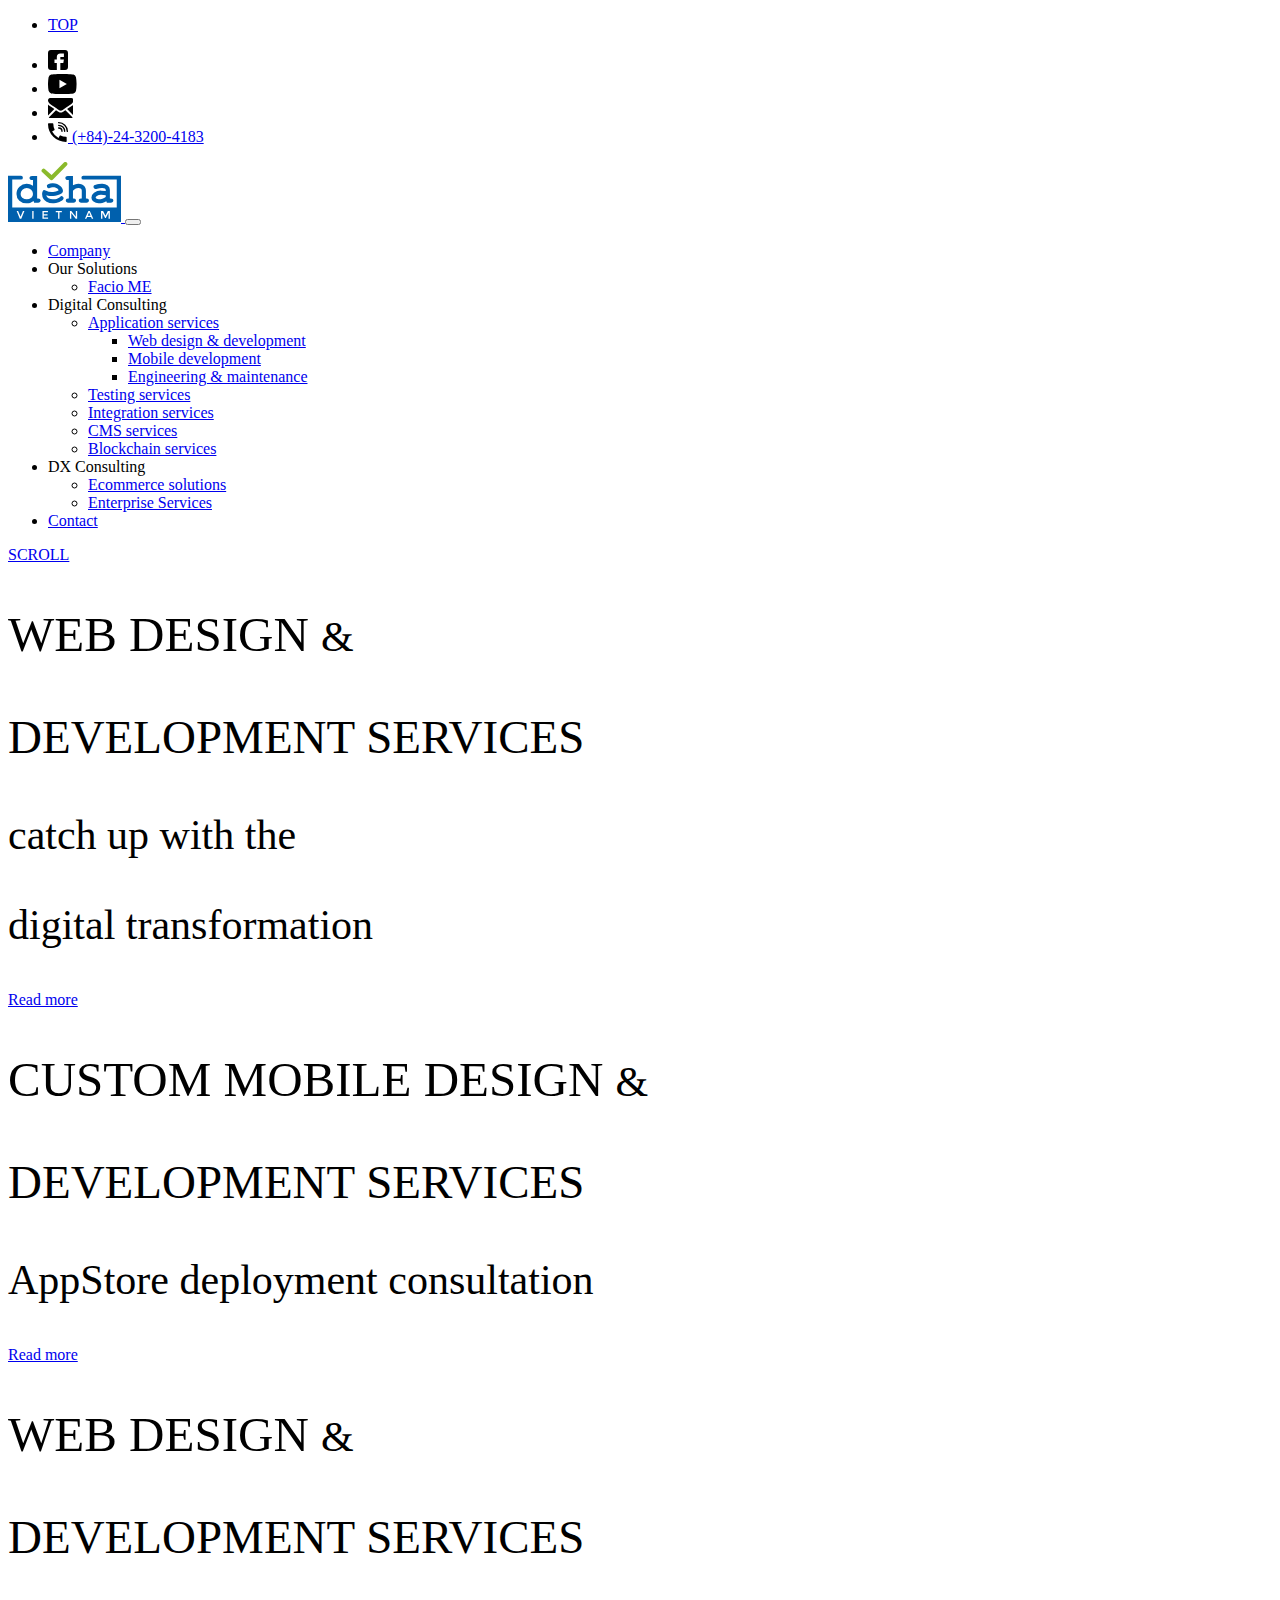
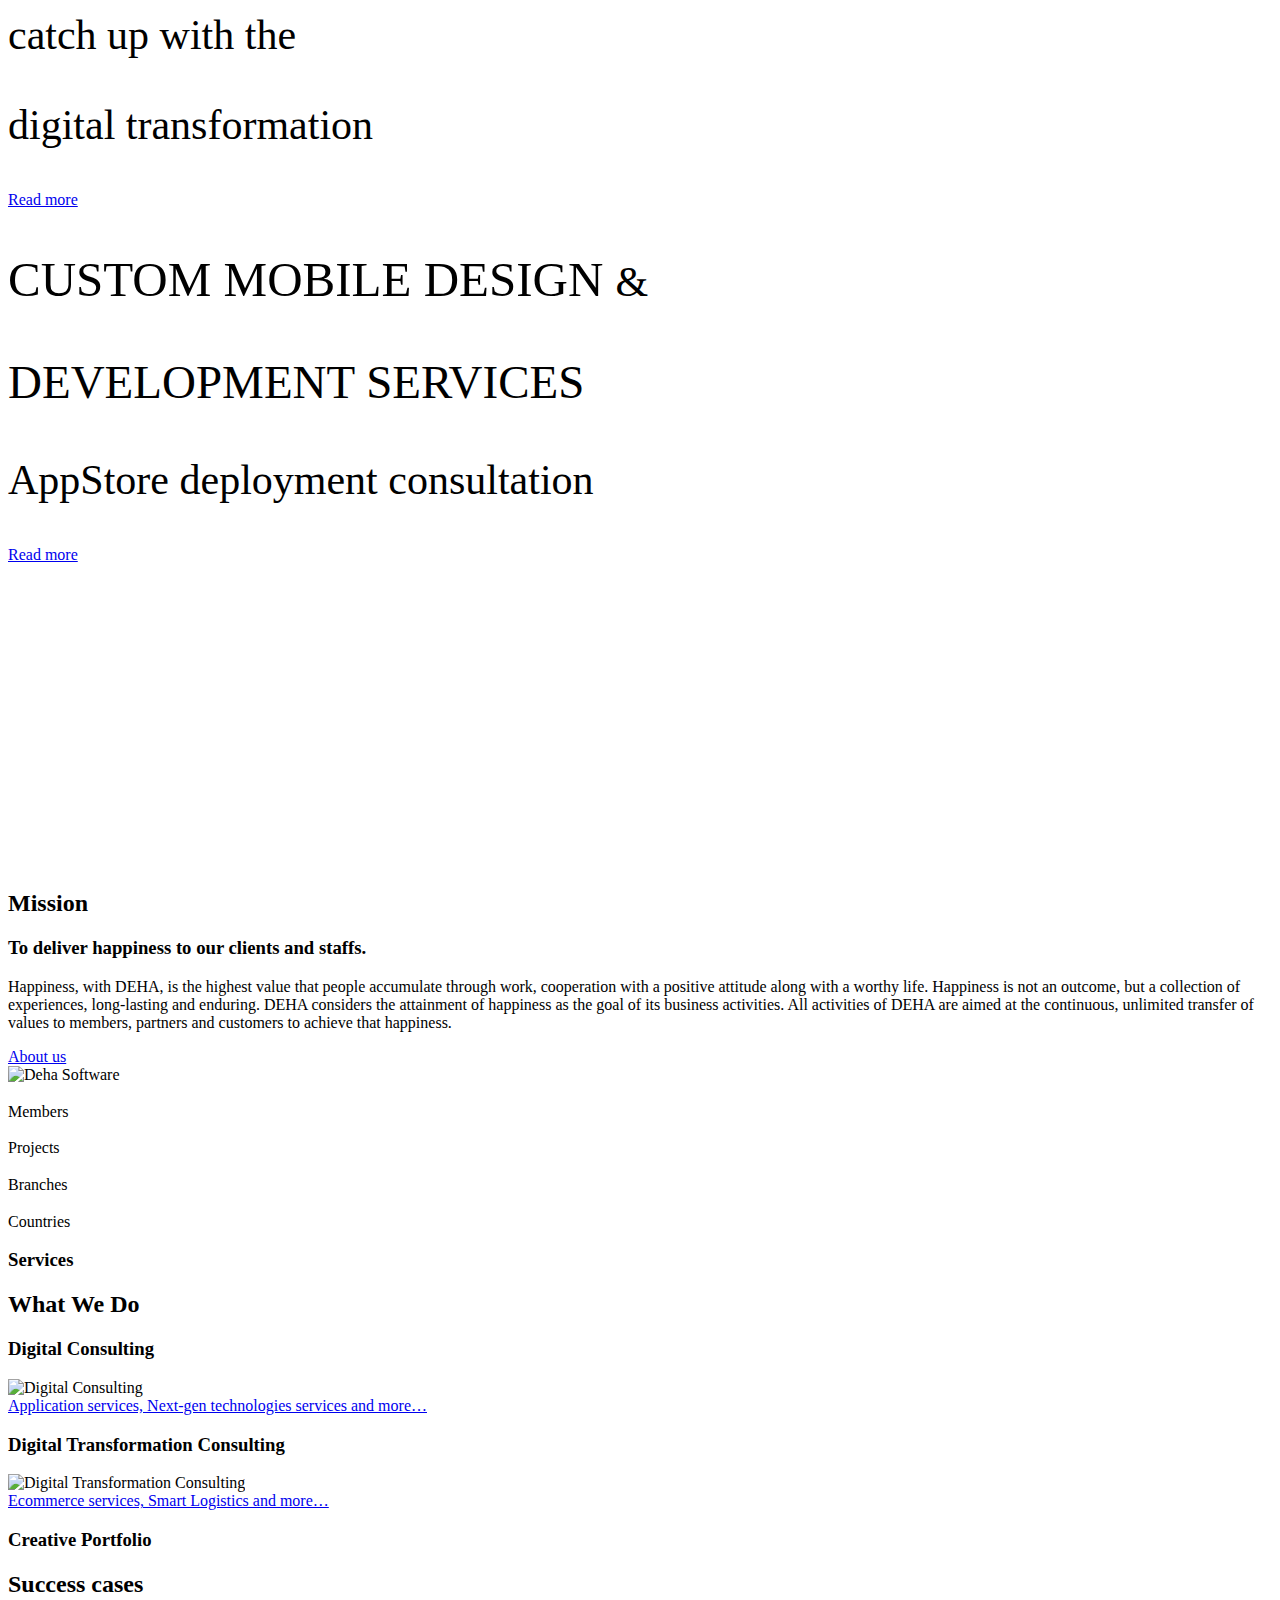
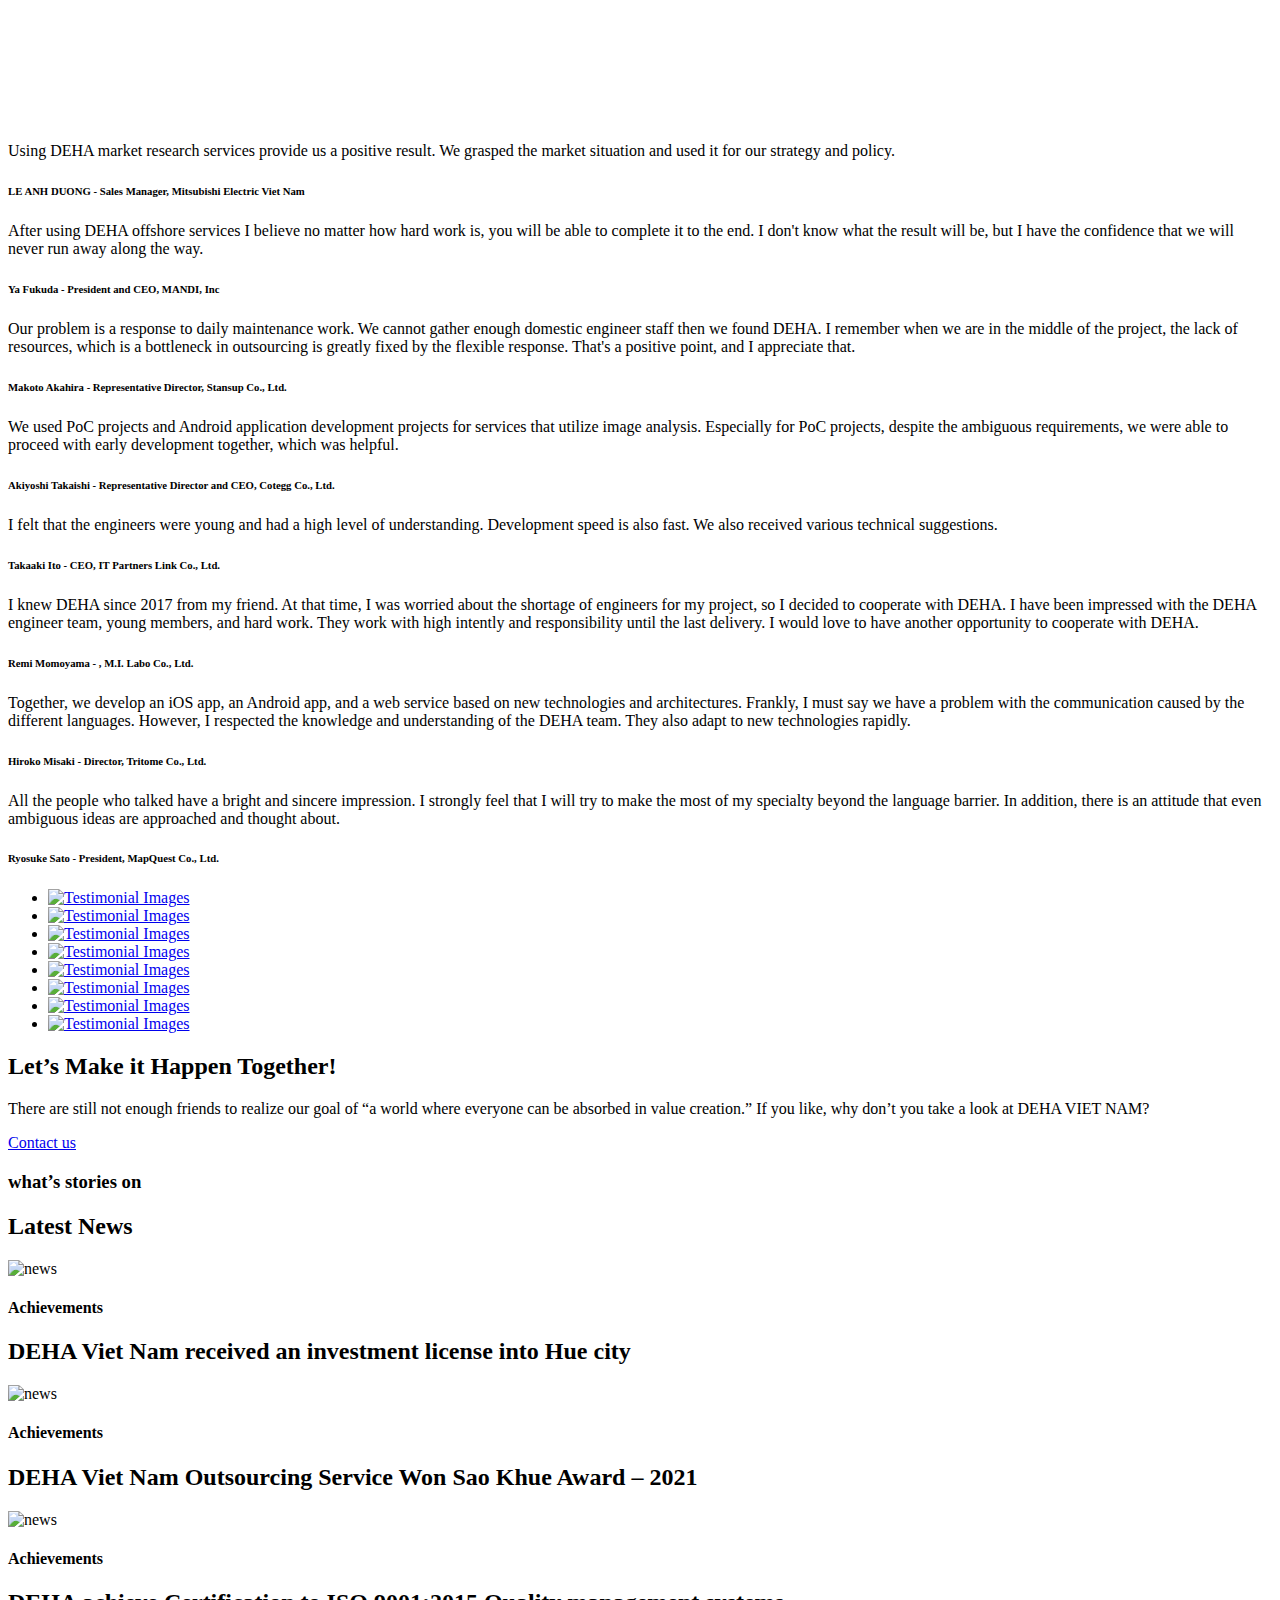
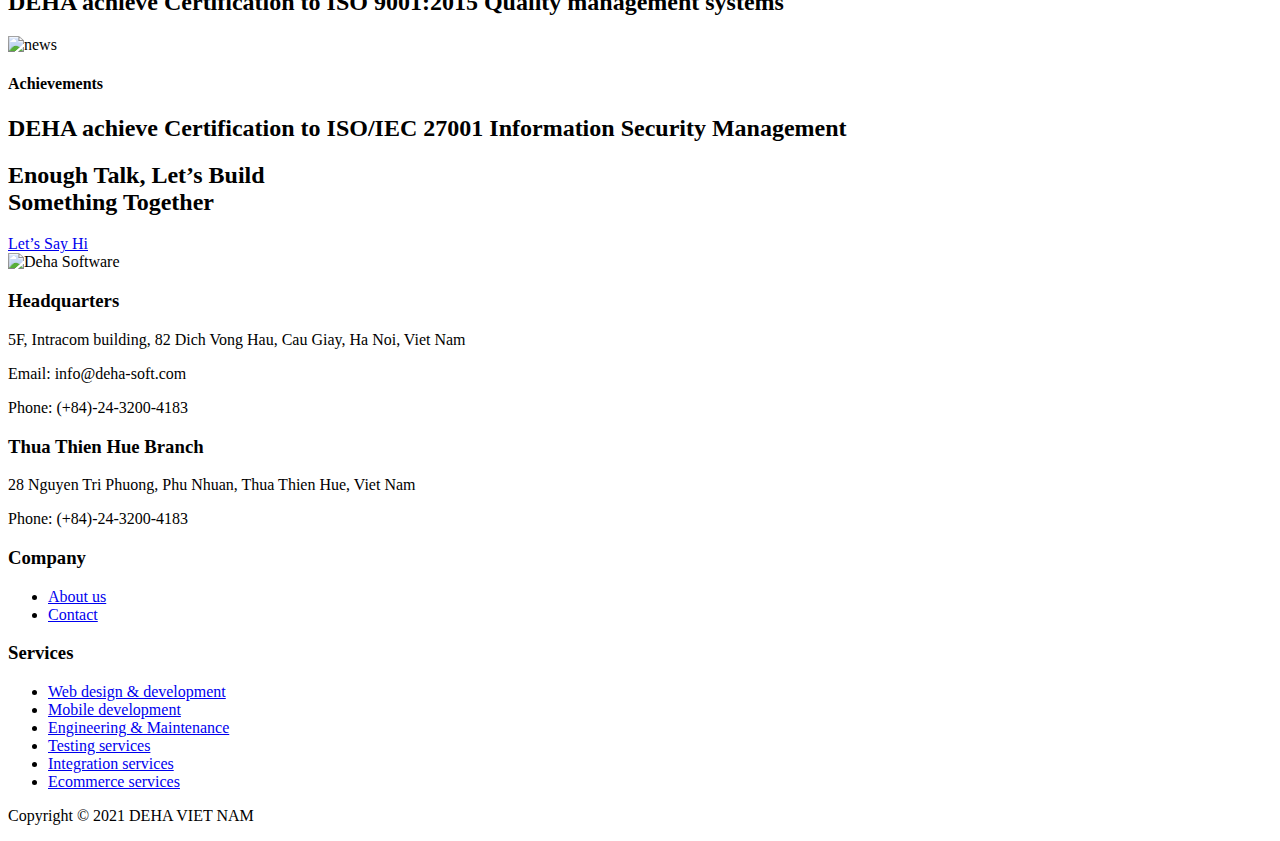
==== index.html @ 2bfdd537 "Create index.html" ====
<!DOCTYPE html>
<html lang="en-US"
	prefix="og: https://ogp.me/ns#" >
<meta http-equiv="content-type" content="text/html;charset=UTF-8" />
<head>
    <!-- Global site tag (gtag.js) - Google Analytics -->
    <script async src="https://www.googletagmanager.com/gtag/js?id=UA-70764051-2"></script>
    <script>
        window.dataLayer = window.dataLayer || [];
        function gtag(){dataLayer.push(arguments);}
        gtag('js', new Date());

        gtag('config', 'UA-70764051-2');
    </script>
    <meta charset="UTF-8">
    <meta name="viewport" content="width=device-width,initial-scale=1.0,maximum-scale=1.0,user-scalable=0">
    <title>DEHA SOFWARE JSC.</title>
    <meta name="description" content=""/>
    <meta name="robots" content="max-snippet:-1, max-image-preview:large, max-video-preview:-1"/>
    <meta name="robots" content="noindex">
    <meta property="og:locale" content="vi_VN"/>
    <meta property="og:type" content="website"/>
    <meta property="og:title" content="Deha Software"/>
    <meta property="og:description" content=""/>
    <meta property="og:url" content=""/>
    <meta property="og:site_name" content="Deha Software"/>
    <meta property="og:image" content="images/ogp.png"/>
    <meta property="og:image:secure_url" content="images/ogp.png"/>
    <meta property="og:image:width" content="1200"/>
    <meta property="og:image:height" content="630"/>
    <meta name="twitter:card" content="summary_large_image"/>
    <meta name="twitter:description" content=""/>
    <meta name="twitter:title" content="Deha Software"/>
    <meta name="twitter:image" content="images/ogp.png"/>
    <link rel="icon" href="wp-content/themes/deha-viet-nam/images/favicon.png" sizes="32x32"/>
    <!-- Bootstrap CSS -->
    <link rel="stylesheet" href="wp-content/themes/deha-viet-nam/vendor/bootstrap/css/bootstrap.min.css">
    <link rel="stylesheet" href="wp-content/themes/deha-viet-nam/vendor/slick-1.8.1/slick.css">
    <link rel="stylesheet" href="wp-content/themes/deha-viet-nam/vendor/aos.css">
    <!-- Main CSS -->
    <link rel="stylesheet" href="wp-content/themes/deha-viet-nam/css/style.css">
    <link rel="stylesheet" href="../cdnjs.cloudflare.com/ajax/libs/bootstrap-icons/1.5.0/font/bootstrap-icons.min.css">
</head>
<body>
<div class="loader">
    <div class="loader__bg"></div>
    <div class="loader__bar"></div>
</div>
<div class="HD-Wrapper">
    <header class="DH-Header">
        <div id="top-head" class="container-fluid">
            <div class="row mful">
                <div class="col-4">
                    <ul class="topMenu">
                        <li class="active"><a href="index.html">TOP</a></li>
                    </ul>
                </div>
                <div class="col-8">
                    <ul class="topSocial">
                        <li class="d-none d-sm-block"><a href="#" target="_blank"><i class="ico-fb">
                                    <a href="https://www.facebook.com/dehasoftwarejsc">
                                        <svg width="20" height="20" viewBox="0 0 20 20">
                                            <path id="facebook_" data-name="facebook"
                                                  d="M17.07,0H2.93A2.933,2.933,0,0,0,0,2.93V17.07A2.933,2.933,0,0,0,2.93,20h5.9V12.93H6.484V9.414H8.828V7.031a3.519,3.519,0,0,1,3.516-3.516H15.9V7.031H12.344V9.414H15.9l-.586,3.516H12.344V20H17.07A2.933,2.933,0,0,0,20,17.07V2.93A2.933,2.933,0,0,0,17.07,0Zm0,0"/>
                                        </svg>
                                    </a>
                                </i></a></li>
                        <li class="d-none d-sm-block"><a href="#" target="_blank"><i class="ico-yt">
                                    <a href="https://www.youtube.com/channel/UCVxKjvrUpIrQyJGwx9f8z6w">
                                        <svg xmlns="http://www.w3.org/2000/svg" width="28.565" height="20"
                                             viewBox="0 0 28.565 20">
                                            <path id="youtube"
                                                  d="M27.976-2.953A3.579,3.579,0,0,0,25.459-5.47c-2.235-.612-11.177-.612-11.177-.612s-8.941,0-11.176.588A3.651,3.651,0,0,0,.588-2.953,37.708,37.708,0,0,0,0,3.918a37.569,37.569,0,0,0,.588,6.87,3.579,3.579,0,0,0,2.518,2.518c2.259.612,11.176.612,11.176.612s8.941,0,11.176-.588a3.579,3.579,0,0,0,2.518-2.518,37.719,37.719,0,0,0,.588-6.87A35.794,35.794,0,0,0,27.976-2.953ZM11.435,8.2V-.364l7.435,4.282Zm0,0"
                                                  transform="translate(0 6.082)"/>
                                        </svg>
                                    </a>
                                </i></a></li>
                        <li class="d-none d-sm-block"><a href="#" target="_blank"><i class="ico-em">
                                    <a href="mailto:cx@deha-soft.com">
                                        <svg xmlns="http://www.w3.org/2000/svg" width="25.454" height="20"
                                             viewBox="0 0 25.454 20">
                                            <g id="black-back-closed-envelope-shape" transform="translate(0 -59.013)">
                                                <path id="Path_8" data-name="Path 8"
                                                      d="M39.344,331.3a2.176,2.176,0,0,0,1.489-.562l-7.212-7.212-.5.359q-.81.6-1.314.93a8.1,8.1,0,0,1-1.342.682,4.091,4.091,0,0,1-1.563.348h-.028a4.09,4.09,0,0,1-1.563-.348,8.07,8.07,0,0,1-1.342-.682q-.5-.334-1.314-.93c-.15-.11-.317-.231-.5-.361l-7.213,7.214a2.176,2.176,0,0,0,1.49.562Z"
                                                      transform="translate(-16.163 -252.288)"/>
                                                <path id="Path_9" data-name="Path 9"
                                                      d="M1.435,199.791A7.531,7.531,0,0,1,0,198.555v10.972l6.356-6.356Q4.449,201.839,1.435,199.791Z"
                                                      transform="translate(0 -133.093)"/>
                                                <path id="Path_10" data-name="Path 10"
                                                      d="M418.242,199.791q-2.9,1.964-4.933,3.383l6.354,6.354V198.555A7.839,7.839,0,0,1,418.242,199.791Z"
                                                      transform="translate(-394.208 -133.093)"/>
                                                <path id="Path_11" data-name="Path 11"
                                                      d="M23.187,59.013H2.279A2.028,2.028,0,0,0,.6,59.751,2.866,2.866,0,0,0,.006,61.6a3.319,3.319,0,0,0,.781,1.939,7.047,7.047,0,0,0,1.662,1.64q.483.341,2.912,2.024c.874.606,1.634,1.134,2.288,1.59.557.388,1.037.724,1.434,1l.212.151.392.282q.462.334.767.54t.739.462a4.309,4.309,0,0,0,.817.384,2.26,2.26,0,0,0,.71.128h.028a2.261,2.261,0,0,0,.71-.128,4.3,4.3,0,0,0,.817-.384q.433-.256.739-.462t.767-.54l.391-.282.212-.151,1.437-1,5.21-3.618a6.756,6.756,0,0,0,1.733-1.747,3.758,3.758,0,0,0,.7-2.145,2.291,2.291,0,0,0-2.273-2.273Z"
                                                      transform="translate(-0.006)"/>
                                            </g>
                                        </svg>
                                    </a>
                                </i></a></li>
                        <li class="phone"><i class="ico-ph">
                                <a href="tel:+842432004183">
                                <svg id="telephone" xmlns="http://www.w3.org/2000/svg" width="20" height="20"
                                     viewBox="0 0 20 20">
                                    <path id="Path_12" data-name="Path 12"
                                          d="M240.667,128a.667.667,0,1,0,0,1.333A2.669,2.669,0,0,1,243.333,132a.667.667,0,0,0,1.333,0A4,4,0,0,0,240.667,128Z"
                                          transform="translate(-230 -122.667)"/>
                                    <path id="Path_13" data-name="Path 13"
                                          d="M240.667,64a.667.667,0,1,0,0,1.333A5.339,5.339,0,0,1,246,70.667a.667.667,0,1,0,1.333,0A6.674,6.674,0,0,0,240.667,64Z"
                                          transform="translate(-230 -61.333)"/>
                                    <path id="Path_14" data-name="Path 14"
                                          d="M240.667,0a.667.667,0,1,0,0,1.333,8.008,8.008,0,0,1,8,8,.667.667,0,1,0,1.333,0A9.344,9.344,0,0,0,240.667,0Z"
                                          transform="translate(-230)"/>
                                    <path id="Path_15" data-name="Path 15"
                                          d="M18,45.333a12.375,12.375,0,0,1-5.48-1.252.654.654,0,0,0-.511-.031.672.672,0,0,0-.383.34L10.579,46.56a16.768,16.768,0,0,1-6.469-6.469L6.277,39.04a.666.666,0,0,0,.308-.893,12.375,12.375,0,0,1-1.252-5.48A.667.667,0,0,0,4.667,32h-4A.667.667,0,0,0,0,32.667a18.02,18.02,0,0,0,18,18A.667.667,0,0,0,18.667,50V46A.667.667,0,0,0,18,45.333Z"
                                          transform="translate(0 -30.667)"/>
                                </svg>
                                </a>
                            </i><a href="tel:+842432004183">(+84)-24-3200-4183</a></li>
                    </ul>
                </div>
            </div>
        </div>
        <div id="DH-head">
            <div class="container-fluid">
                <nav class="navbar navbar-expand-lg shadow ">
                    <div class="container-fluid px-4">
                        <a class="navbar-brand link" href="index.html">
                            <svg xmlns="http://www.w3.org/2000/svg" width="112.99" height="60.314"
                                 viewBox="0 0 112.99 60.314">
                                <g id="deha-vietnam-logo" transform="translate(-50 -92)">
                                    <path id="Path_1579" data-name="Path 1579"
                                          d="M187.161,415.616v22.6h.706a3.158,3.158,0,0,1,2.119.575,2.06,2.06,0,0,1,.01,2.986,3.148,3.148,0,0,1-2.128.575h-3.694l-.574-1.583a18.883,18.883,0,0,1-3.529,1.824,12.026,12.026,0,0,1-3.2.424,10.466,10.466,0,0,1-7.5-2.693,8.858,8.858,0,0,1-2.845-6.708,9.726,9.726,0,0,1,2.986-7.162,9.943,9.943,0,0,1,7.283-2.966,10.378,10.378,0,0,1,3.167.494,12.62,12.62,0,0,1,3.067,1.483v-5.718h-.706a3.148,3.148,0,0,1-2.128-.575,1.908,1.908,0,0,1-.635-1.483,1.931,1.931,0,0,1,.635-1.5,3.148,3.148,0,0,1,2.128-.575Zm-4.136,18.125a5.867,5.867,0,0,0-1.8-4.337,6.31,6.31,0,0,0-8.776,0,5.8,5.8,0,0,0-1.8,4.277,4.823,4.823,0,0,0,1.614,3.742,7.838,7.838,0,0,0,9.119,0A4.731,4.731,0,0,0,183.025,433.741Z"
                                          transform="translate(-108.033 -309.686)" fill="#0060ad"/>
                                    <path id="Path_1580" data-name="Path 1580"
                                          d="M312.511,415.616v9.39a10.96,10.96,0,0,1,2.613-1.14,9.783,9.783,0,0,1,2.673-.373,9.5,9.5,0,0,1,3.813.726,6.525,6.525,0,0,1,2.774,2.29,6.694,6.694,0,0,1,1.1,3.944v7.767a4.494,4.494,0,0,1,2.058.3,2,2,0,0,1,.968,1.775,1.922,1.922,0,0,1-.625,1.483,3.107,3.107,0,0,1-2.118.575h-4.72a3.112,3.112,0,0,1-2.108-.575,1.931,1.931,0,0,1-.636-1.5,1.978,1.978,0,0,1,.969-1.755,4.227,4.227,0,0,1,2.058-.3v-7.485a2.89,2.89,0,0,0-.726-2.239,4.028,4.028,0,0,0-2.8-.867,5.329,5.329,0,0,0-2.431.535,13.065,13.065,0,0,0-2.854,2.31v7.747a4.417,4.417,0,0,1,2.057.3,1.986,1.986,0,0,1,.989,1.775,1.908,1.908,0,0,1-.636,1.483,3.148,3.148,0,0,1-2.128.575h-4.7a3.148,3.148,0,0,1-2.128-.575,1.931,1.931,0,0,1-.636-1.5,1.968,1.968,0,0,1,.989-1.755,4.16,4.16,0,0,1,2.058-.3V419.751h-.706a3.148,3.148,0,0,1-2.128-.575,1.932,1.932,0,0,1-.636-1.5,1.908,1.908,0,0,1,.636-1.483,3.148,3.148,0,0,1,2.128-.575Z"
                                          transform="translate(-197.554 -309.686)" fill="#0060ad"/>
                                    <path id="Path_1581" data-name="Path 1581"
                                          d="M394.2,456.787l-.574-1.542a18.953,18.953,0,0,1-4,1.815,15.962,15.962,0,0,1-3.409.413,8.062,8.062,0,0,1-5.407-1.765,5.093,5.093,0,0,1-2.078-3.9,6.337,6.337,0,0,1,2.653-4.832,11.061,11.061,0,0,1,7.333-2.229,27.236,27.236,0,0,1,4.337.4v-.988a1.8,1.8,0,0,0-.8-1.513,5.5,5.5,0,0,0-3.036-.585,20.7,20.7,0,0,0-4.761.726,7.767,7.767,0,0,1-1.694.262,1.876,1.876,0,0,1-1.4-.595,2.1,2.1,0,0,1-.575-1.523,1.924,1.924,0,0,1,.2-.908,1.609,1.609,0,0,1,.565-.615,6.647,6.647,0,0,1,1.513-.555,28.542,28.542,0,0,1,3.127-.676,18.624,18.624,0,0,1,2.885-.252,9.5,9.5,0,0,1,5.982,1.664,5.463,5.463,0,0,1,2.128,4.55v8.513h.706a3.149,3.149,0,0,1,2.128.575,1.932,1.932,0,0,1,.636,1.5,1.908,1.908,0,0,1-.636,1.483,3.147,3.147,0,0,1-2.128.575Zm-1.148-7.4a24.039,24.039,0,0,0-4.58-.484,7.549,7.549,0,0,0-4.337,1.231q-1.13.787-1.13,1.594a1.1,1.1,0,0,0,.544.948,4.972,4.972,0,0,0,2.764.666,11.524,11.524,0,0,0,3.379-.585,12.384,12.384,0,0,0,3.359-1.594Z"
                                          transform="translate(-245.308 -324.118)" fill="#0060ad"/>
                                    <path id="Path_1582" data-name="Path 1582"
                                          d="M249.9,456.491a12.9,12.9,0,0,1-6.42-1.592,8.782,8.782,0,0,1-4.421-7.389,5.686,5.686,0,0,1,.492-2.953,2.008,2.008,0,0,1,2.986-.92A13.286,13.286,0,0,0,250,445.159a12.227,12.227,0,0,0,5.477-1.512c0-1.477-2.586-3.413-5.938-3.2a9.014,9.014,0,0,0-2.861.678,2.008,2.008,0,0,1-1.7-3.639,12.77,12.77,0,0,1,4.314-1.048c6.446-.4,10.592,4.647,10.592,7.248a2.69,2.69,0,0,1-.453,1.978c-.3.32-3.111,3.134-9.184,3.508a18.749,18.749,0,0,1-7.046-.87,4.621,4.621,0,0,0,2.294,3.131,9.229,9.229,0,0,0,5.071,1.025c4.519-.279,6.4-2.292,6.475-2.377a2,2,0,0,1,2.821-.217,2.022,2.022,0,0,1,.219,2.843c-.293.344-3.042,3.376-9.268,3.76C250.55,456.479,250.24,456.491,249.9,456.491Z"
                                          transform="translate(-154.944 -323.14)" fill="#0060ad"/>
                                    <path id="Path_1583" data-name="Path 1583"
                                          d="M247.479,394.461h-.047a1.963,1.963,0,0,1-1.443-.837l-7.976-7.375a2.061,2.061,0,0,1,.144-2.88,2.007,2.007,0,0,1,2.837.122l6.553,5.7,12.324-12.432a2.007,2.007,0,1,1,2.852,2.825l-13.818,14.107A2.211,2.211,0,0,1,247.479,394.461Z"
                                          transform="translate(-153.946 -284.166)" fill="#8aba2b"/>
                                    <path id="Path_1584" data-name="Path 1584" d="M368.133,522.52h2.842l-1.421-3.222Z"
                                          transform="translate(-238.456 -376.758)" fill="#0060ad"/>
                                    <path id="Path_1585" data-name="Path 1585"
                                          d="M217.911,414.981a1.943,1.943,0,1,0,0,3.884h33.321v27.894H146.716V418.865h8.646a1.943,1.943,0,1,0,0-3.884H142.479v46.608h112.99V414.981ZM155.76,458.035h-1.477l-3.144-7.821h1.477l2.405,5.841,2.406-5.841H158.9Zm12.3,0h-1.321v-7.821h1.321Zm14.512,0H176.94v-7.821h5.494v1.242h-4.173v2.07h3.748V454.7h-3.748v2.092h4.307Zm13.729-6.613h-2.372v6.613h-1.321v-6.613h-2.372v-1.208H196.3Zm15.329,6.613h-1.432l-4.431-5.706v5.706h-1.321v-7.821h1.321l4.543,5.841v-5.841h1.32Zm14.691,0-.784-1.779h-3.916l-.783,1.779h-1.41l3.447-7.821h1.41l3.446,7.821Zm18.037,0h-1.321v-6.109l-2.73,5.427h-.738l-2.719-5.427v6.109h-1.32v-7.821h2.059l2.361,4.912,2.361-4.912h2.048Z"
                                          transform="translate(-92.479 -309.276)" fill="#0060ad"/>
                                </g>
                            </svg>
                        </a>
                        <button class="navbar-toggler" type="button" data-bs-toggle="collapse"
                                data-bs-target="#main_nav">
                            <span class="navbar-toggler-icon"></span>
                        </button>
                        <div class="collapse navbar-collapse" id="main_nav">
                            <ul class="navbar-nav ms-auto">
                                <li class="nav-item dropdown "> <!-- active class -->
                                    <a class="nav-link dropdown-toggle link" href="company/index.html"
                                       data-bs-toggle="dropdown">Company</a>
                                </li>
                                <li class="nav-item dropdown">
                                    <span class="nav-link dropdown-toggle" href="index.html" data-bs-toggle="dropdown">Our
                                        Solutions</span>
                                    <ul class="dropdown-menu fade-down">
                                        <li><a class="dropdown-item" href="https://facio.me/" target="_blank"> Facio ME</a></li>
                                    </ul>
                                </li>
                                <li class="nav-item dropdown">
                                    <span class="nav-link dropdown-toggle" data-bs-toggle="dropdown">Digital
                                        Consulting</span>
                                    <ul class="dropdown-menu fade-down">
                                        <li class="submenu">
                                            <a class="dropdown-item dropdown-toggle" href="#" data-bs-toggle="dropdown"> Application services</a>
                                            <ul class="dropdown-menu fade-right">
                                                <li><a class="dropdown-item" href="web-design-and-development/index.html">Web design & development</a></li>
                                                <li><a class="dropdown-item" href="mobile-development/index.html">Mobile development</a></li>
                                                <li><a class="dropdown-item" href="engineering-and-maintenance/index.html">Engineering & maintenance</a></li>
                                            </ul>
                                        </li>
                                        <li><a class="dropdown-item" href="testing-services/index.html"> Testing services</a></li>
                                        <li><a class="dropdown-item" href="integration-services/index.html"> Integration services</a></li>
                                        <li><a class="dropdown-item" href="cms-services/index.html"> CMS services</a></li>
                                        <li><a class="dropdown-item" href="blockchain/index.html"> Blockchain services</a></li>
                                    </ul>
                                </li>
                                <li class="nav-item dropdown">
                                    <span class="nav-link dropdown-toggle" data-bs-toggle="dropdown">DX
                                        Consulting</span>
                                    <ul class="dropdown-menu fade-down">
                                        <li><a class="dropdown-item" href="ecommerce-solutions/index.html"> Ecommerce solutions</a></li>
                                        <li><a class="dropdown-item" href="enterprise-services/index.html"> Enterprise Services</a></li>
                                    </ul>
                                </li>
                                <li class="nav-item dropdown">
                                    <a class="nav-link button btn-contact" href="contact-us/index.html"
                                       data-bs-toggle="dropdown">Contact</a>
                                </li>
                            </ul>
                        </div> <!-- navbar-collapse.// -->
                    </div> <!-- container-fluid.// -->
                </nav>
            </div>
        </div>
    </header><style>
    .slide-bg-web-service {
        background-image: url('wp-content/themes/deha-viet-nam/upload/banner/web-development.jpg');"
    }
    .slide-bg-mobile-service {
        background-image: url('https://deha-soft.com/wp-content/themes/deha-viet-nam/upload/banner/mobile-development.jpg');"
    }
    @media (max-width: 720px) {
        .slide-bg-web-service {
            background-image: url('wp-content/themes/deha-viet-nam/upload/banner/web-development-mobile.png');"
        }
        .slide-bg-mobile-service {
            background-image: url('https://deha-soft.com/wp-content/themes/deha-viet-nam/upload/banner/mobile-development-mobile.png');"
        }
    }
</style>
<main>
    <section class="hero">
        <a href="#clients" class="scrollDown">
            <span>SCROLL</span>
            <div class="scrl"></div>
        </a>
        <div class="hero-slide">
                                <div class="slide-item slide-bg-web-service">
                <div class="container">
                    <div class="slide-content">
                        <div class="ttl"><p class="exb tec upp" style="font-size: 42px;"><span class="exb blc" style="font-size: 49px;">WEB DESIGN </span>&</p></div>
                        <div class="ttl"><p class="bol grc upp" style="font-size: 47px;">DEVELOPMENT SERVICES</p></div>
                        <div class="ttl"><p class="lig tec" style="font-size: 42px;">catch up with the</p></div>
                        <div class="ttl"><p class="upp bol" style="font-size: 42px;">digital transformation</p></div>
                        <div class="ttl"><a href="web-design-and-development/index.html" target="" class="button">Read more</a></div>
                    </div>
                </div>
            </div>
            <div class="slide-item slide-bg-mobile-service">
                <div class="container">
                    <div class="slide-content">
                        <div class="ttl"><p class="exb tec upp" style="font-size: 42px;"><span class="exb blc" style="font-size: 49px;">CUSTOM MOBILE DESIGN </span>&</p></div>
                        <div class="ttl"><p class="bol grc upp" style="font-size: 47px;">DEVELOPMENT SERVICES</p></div>
                        <div class="ttl"><p class="upp bol" style="font-size: 42px;">AppStore deployment consultation</p></div>
                        <div class="ttl"><a href="mobile-development/index.html" target="" class="button">Read more</a></div>
                    </div>
                </div>
            </div>
                        <div class="slide-item slide-bg-web-service">
                <div class="container">
                    <div class="slide-content">
                        <div class="ttl"><p class="exb tec upp" style="font-size: 42px;"><span class="exb blc" style="font-size: 49px;">WEB DESIGN </span>&</p></div>
                        <div class="ttl"><p class="bol grc upp" style="font-size: 47px;">DEVELOPMENT SERVICES</p></div>
                        <div class="ttl"><p class="lig tec" style="font-size: 42px;">catch up with the</p></div>
                        <div class="ttl"><p class="upp bol" style="font-size: 42px;">digital transformation</p></div>
                        <div class="ttl"><a href="web-design-and-development/index.html" target="" class="button">Read more</a></div>
                    </div>
                </div>
            </div>
            <div class="slide-item slide-bg-mobile-service">
                <div class="container">
                    <div class="slide-content">
                        <div class="ttl"><p class="exb tec upp" style="font-size: 42px;"><span class="exb blc" style="font-size: 49px;">CUSTOM MOBILE DESIGN </span>&</p></div>
                        <div class="ttl"><p class="bol grc upp" style="font-size: 47px;">DEVELOPMENT SERVICES</p></div>
                        <div class="ttl"><p class="upp bol" style="font-size: 42px;">AppStore deployment consultation</p></div>
                        <div class="ttl"><a href="mobile-development/index.html" target="" class="button">Read more</a></div>
                    </div>
                </div>
            </div>
                            </div>
    </section>
    <section id="clients" class="clients">
        <div class="list-clients">
                                                <div><img src="wp-content/uploads/2021/07/01.jpg" alt=""></div>
                                    <div><img src="wp-content/uploads/2021/07/02.jpg" alt=""></div>
                                    <div><img src="wp-content/uploads/2021/07/03.jpg" alt=""></div>
                                    <div><img src="wp-content/uploads/2021/07/04.jpg" alt=""></div>
                                    <div><img src="wp-content/uploads/2021/07/05.jpg" alt=""></div>
                                    <div><img src="wp-content/uploads/2021/07/06.jpg" alt=""></div>
                                    <div><img src="wp-content/uploads/2021/07/07.jpg" alt=""></div>
                                    <div><img src="wp-content/uploads/2021/07/08.jpg" alt=""></div>
                                    <div><img src="wp-content/uploads/2021/07/09.jpg" alt=""></div>
                                    <div><img src="wp-content/uploads/2021/07/10.jpg" alt=""></div>
                                    <div><img src="wp-content/uploads/2021/07/11.jpg" alt=""></div>
                                    <div><img src="wp-content/uploads/2021/07/14.jpg" alt=""></div>
                                    <div><img src="wp-content/uploads/2021/07/15.jpg" alt=""></div>
                                    <div><img src="wp-content/uploads/2021/07/16.jpg" alt=""></div>
                                    <div><img src="wp-content/uploads/2021/07/17.jpg" alt=""></div>
                                    <div><img src="wp-content/uploads/2021/07/18.jpg" alt=""></div>
                                    <div><img src="wp-content/uploads/2021/07/19.jpg" alt=""></div>
                                    </div>
    </section>
    <!--End Clients-->

    <section class="hmMission block">
        <div class="container">
            <div class="mful">
                <div class="sTitle text-center ">
                    <h2 class="grad">Mission</h2>
                    <h3 class="lig">To <span class="bol blc">deliver happiness</span> to our <span class="bol grc">clients</span>
                        and <span class="bol grc">staffs</span>.</h3>
                </div>
            </div>
            <div class="row justify-content-md-center mful">
                <div class="col-12 col-md-5 mb-5 mb-md-0">
                    <div class="misCont">
                        <p class="lig">Happiness, with DEHA, is the highest value that people accumulate through
                            work, cooperation with a positive attitude along with a worthy life. Happiness is not an
                            outcome, but a collection of experiences, long-lasting and enduring.
                            DEHA considers the attainment of happiness as the goal of its business activities. All
                            activities of DEHA are aimed at the continuous, unlimited transfer of values to members,
                            partners and customers to achieve that happiness.</p>
                        <a href="company/index.html" class="button mt-4">About us</a>
                    </div>

                </div>
                <div class="col-12 col-md-5">
                    <div class="misImg">
                        <img class="curIm" src="wp-content/themes/deha-viet-nam/upload/img-deha.jpg" alt="Deha Software">
                    </div>
                </div>
            </div>

        </div>
    </section>
    <!--        End Mission-->

    <div class="parallax t-imgArea d-flex align-items-center" style="">
        <div class="container">
            <div class="row justify-content-md-center statistical mful">
                <div class="col-6 col-md-2 text-center">
                    <h3 class="countfect exb" data-num="220"></h3>
                    <p class="lig">Members</p>
                </div>
                <div class="col-6 col-md-2 text-center">
                    <h3 class="countfect exb" data-num="200"></h3>
                    <p class="lig">Projects</p>
                </div>
                <div class="col-6 col-md-2 text-center">
                    <h3 class="countfect exb" data-num="3"></h3>
                    <p class="lig">Branches</p>
                </div>
                <div class="col-6 col-md-2 text-center">
                    <h3 class="countfect exb" data-num="2"></h3>
                    <p class="lig">Countries</p>
                </div>
            </div>
        </div>
    </div>
    <!--        End Parallax couter-->

    <section class="hmServices block">
        <div class="mful">
            <div class="sTitle text-center ">
                <h3 class="lig">Services</h3>
                <h2 class="grad">What We Do</h2>
            </div>
        </div>
        <div class="hmLiser mful">
            <div class="serv serv-left">
                <h3 class="bol upp blc les-1">Digital Consulting</h3>
                <div class="thumb">
                    <img src="wp-content/themes/deha-viet-nam/images/img_dig_cons%402x.jpg" alt="Digital Consulting">
                </div>

                <a href="web-design-and-development/index.html" class="blc">Application services, Next-gen technologies services and more…</a>
            </div>
            <div class="serv serv-right">
                <h3 class="bol upp grc les-1">Digital Transformation Consulting</h3>
                <div class="thumb">
                    <img src="wp-content/themes/deha-viet-nam/images/img_digi_tranf%402x.jpg" alt="Digital Transformation Consulting">
                </div>
                <a href="ecommerce-solutions/index.html" class="grc">Ecommerce services, Smart Logistics and more…</a>
            </div>
        </div>
    </section>

    <section class="hmPortfolio">
        <div class="container">
            <div class="mful">
                <div class="sTitle text-center">
                    <h3 class="lig">Creative Portfolio</h3>
                    <h2 class="grad">Success cases</h2>
                </div>
            </div>

            <div class="listFolio mful">
                <div class="">
                                                                        <div class="folioItem"><img src="wp-content/uploads/2021/07/w1.jpg" alt=""></div>
                                                    <div class="folioItem"><img src="wp-content/uploads/2021/07/w4.jpg" alt=""></div>
                                                            </div>
                <div class="">
                                                                        <div class="folioItem"><img src="wp-content/uploads/2021/07/w2.jpg" alt=""></div>
                                                    <div class="folioItem"><img src="wp-content/uploads/2021/07/w5.jpg" alt=""></div>
                                                            </div>
                <div>
                                                                        <div class="folioItem"><img src="wp-content/uploads/2021/07/w3.jpg" alt=""></div>
                                                    <div class="folioItem"><img src="wp-content/uploads/2021/07/w6.jpg" alt=""></div>
                                                            </div>
            </div>
        </div>
    </section>
    <!-- End Portfolio -->

    <section class="hmQuote">
        <div class="container">
            <div class="row align-items-center mful">
                <div class="col-lg-6 mb-5 mb-md-0">
                    <div class="tab-panel-wrapper">
                                                                                    <div class="tab-panel" id="react-tabs-1">
                                    <div class="testimonial-content text-left">
                                        <p>Using DEHA market research services provide us a positive result. We grasped the market situation and used it for our strategy and policy.</p>
                                        <h6><span>LE ANH DUONG </span>
                                            - Sales Manager, Mitsubishi Electric Viet Nam</h6>
                                    </div>
                                </div>
                                                            <div class="tab-panel" id="react-tabs-2">
                                    <div class="testimonial-content text-left">
                                        <p>After using DEHA offshore services I believe no matter how hard work is, you will be able to complete it to the end. I don't know what the result will be, but I have the confidence that we will never run away along the way.</p>
                                        <h6><span>Ya Fukuda </span>
                                            - President and CEO, MANDI, Inc</h6>
                                    </div>
                                </div>
                                                            <div class="tab-panel" id="react-tabs-3">
                                    <div class="testimonial-content text-left">
                                        <p>Our problem is a response to daily maintenance work. We cannot gather enough domestic engineer staff then we found DEHA.  I remember when we are in the middle of the project, the lack of resources, which is a bottleneck in outsourcing is greatly fixed by the flexible response. That's a positive point, and I appreciate that.</p>
                                        <h6><span>Makoto Akahira  </span>
                                            - Representative Director, Stansup Co., Ltd.</h6>
                                    </div>
                                </div>
                                                            <div class="tab-panel" id="react-tabs-4">
                                    <div class="testimonial-content text-left">
                                        <p>We used PoC projects and Android application development projects for services that utilize image analysis. Especially for PoC projects, despite the ambiguous requirements, we were able to proceed with early development together, which was helpful.</p>
                                        <h6><span>Akiyoshi Takaishi </span>
                                            - Representative Director and CEO, Cotegg Co., Ltd.</h6>
                                    </div>
                                </div>
                                                            <div class="tab-panel" id="react-tabs-5">
                                    <div class="testimonial-content text-left">
                                        <p>I felt that the engineers were young and had a high level of understanding. Development speed is also fast. We also received various technical suggestions.</p>
                                        <h6><span>Takaaki Ito </span>
                                            - CEO, IT Partners Link Co., Ltd.</h6>
                                    </div>
                                </div>
                                                            <div class="tab-panel" id="react-tabs-6">
                                    <div class="testimonial-content text-left">
                                        <p>I knew DEHA since 2017 from my friend. At that time, I was worried about the shortage of engineers for my project, so I decided to cooperate with DEHA. I have been impressed with the DEHA engineer team, young members, and hard work. They work with high intently and responsibility until the last delivery. I would love to have another opportunity to cooperate with DEHA.</p>
                                        <h6><span>Remi Momoyama </span>
                                            - , M.I. Labo Co., Ltd.</h6>
                                    </div>
                                </div>
                                                            <div class="tab-panel" id="react-tabs-7">
                                    <div class="testimonial-content text-left">
                                        <p>Together, we develop an iOS app, an Android app, and a web service based on new technologies and architectures. Frankly, I must say we have a problem with the communication caused by the different languages. However, I respected the knowledge and understanding of the DEHA team. They also adapt to new technologies rapidly.</p>
                                        <h6><span>Hiroko Misaki </span>
                                            - Director, Tritome Co., Ltd.</h6>
                                    </div>
                                </div>
                                                            <div class="tab-panel" id="react-tabs-8">
                                    <div class="testimonial-content text-left">
                                        <p>All the people who talked have a bright and sincere impression. I strongly feel that I will try to make the most of my specialty beyond the language barrier. In addition, there is an attitude that even ambiguous ideas are approached and thought about.</p>
                                        <h6><span>Ryosuke Sato </span>
                                            - President, MapQuest Co., Ltd.</h6>
                                    </div>
                                </div>
                                                                        </div>
                </div>
                <div class="col-lg-6 mt_md--40 mt_sm--40">
                    <ul id="tabs" class="testimonial-thumb-wrapper mful">
                                                                                    <li class="react-tabs">
                                    <a href="#react-tabs-1" class="testimonial-thumbnai">
                                        <div class="thumbs"><img src="wp-content/uploads/2021/07/mitshubishi-2.png" alt="Testimonial Images"></div>
                                    </a>
                                </li>
                                                            <li class="react-tabs">
                                    <a href="#react-tabs-2" class="testimonial-thumbnai">
                                        <div class="thumbs"><img src="wp-content/uploads/2021/07/mandi.png" alt="Testimonial Images"></div>
                                    </a>
                                </li>
                                                            <li class="react-tabs">
                                    <a href="#react-tabs-3" class="testimonial-thumbnai">
                                        <div class="thumbs"><img src="wp-content/uploads/2021/07/standup.png" alt="Testimonial Images"></div>
                                    </a>
                                </li>
                                                            <li class="react-tabs">
                                    <a href="#react-tabs-4" class="testimonial-thumbnai">
                                        <div class="thumbs"><img src="wp-content/uploads/2021/07/cotegg.png" alt="Testimonial Images"></div>
                                    </a>
                                </li>
                                                            <li class="react-tabs">
                                    <a href="#react-tabs-5" class="testimonial-thumbnai">
                                        <div class="thumbs"><img src="wp-content/uploads/2021/07/itpl.png" alt="Testimonial Images"></div>
                                    </a>
                                </li>
                                                            <li class="react-tabs">
                                    <a href="#react-tabs-6" class="testimonial-thumbnai">
                                        <div class="thumbs"><img src="wp-content/uploads/2021/07/milab.png" alt="Testimonial Images"></div>
                                    </a>
                                </li>
                                                            <li class="react-tabs">
                                    <a href="#react-tabs-7" class="testimonial-thumbnai">
                                        <div class="thumbs"><img src="wp-content/uploads/2021/07/tritome.png" alt="Testimonial Images"></div>
                                    </a>
                                </li>
                                                            <li class="react-tabs">
                                    <a href="#react-tabs-8" class="testimonial-thumbnai">
                                        <div class="thumbs"><img src="wp-content/uploads/2021/07/mapquest.png" alt="Testimonial Images"></div>
                                    </a>
                                </li>
                                                                        </ul>
                </div>
            </div>
        </div>
    </section>
    <!-- End Quote -->

    <section class="hmHr">
        <div class="container">
            <div class="row justify-content-center text-center">
                <div class="col-12 col-md-5 mful">
                    <div class="hrContent">
                        <h2>Let’s Make it Happen Together!</h2>
                        <p>There are still not enough friends to realize our goal of “a world where everyone can be
                            absorbed in value creation.”
                            If you like, why don’t you take a look at DEHA VIET NAM?</p>
                        <a href="contact-us/index.html" class="button btn-reverse">Contact us</a>
                    </div>

                </div>
            </div>
        </div>
    </section>
    <!-- End Hr -->

    <section class="hmNews block">
        <div class="container">
            <div class="mful">
                <div class="sTitle text-center">
                    <h3 class="lig">what’s stories on</h3>
                    <h2 class="grad">Latest News</h2>
                </div>
                <div class="hmListNews row">
                                                                        <div class="hmNewsItem">
                                <div class="news-link">
                                    <div class="thumbs">
                                        <img src="wp-content/uploads/2021/07/Group-23.png" alt="news">
                                    </div>
                                    <div class="newsCont">
                                        <h4 class="cate">Achievements</h4>
                                        <h2 class="title">DEHA Viet Nam received an investment license into Hue city</h2>
                                    </div>
                                </div>
                            </div>
                                                    <div class="hmNewsItem">
                                <div class="news-link">
                                    <div class="thumbs">
                                        <img src="wp-content/uploads/2021/07/sao-khue-2021.png" alt="news">
                                    </div>
                                    <div class="newsCont">
                                        <h4 class="cate">Achievements</h4>
                                        <h2 class="title">DEHA Viet Nam Outsourcing Service Won Sao Khue Award &#8211; 2021</h2>
                                    </div>
                                </div>
                            </div>
                                                    <div class="hmNewsItem">
                                <div class="news-link">
                                    <div class="thumbs">
                                        <img src="wp-content/uploads/2021/07/iso-9001.png" alt="news">
                                    </div>
                                    <div class="newsCont">
                                        <h4 class="cate">Achievements</h4>
                                        <h2 class="title">DEHA achieve Certification to ISO 9001:2015 Quality management systems</h2>
                                    </div>
                                </div>
                            </div>
                                                    <div class="hmNewsItem">
                                <div class="news-link">
                                    <div class="thumbs">
                                        <img src="wp-content/uploads/2021/07/iso-27001.png" alt="news">
                                    </div>
                                    <div class="newsCont">
                                        <h4 class="cate">Achievements</h4>
                                        <h2 class="title">DEHA achieve Certification to ISO/IEC 27001 Information Security Management</h2>
                                    </div>
                                </div>
                            </div>
                                                            </div>
            </div>
        </div>
    </section>
</main><footer>
    <div class="container">
        <div class="ftContact">
            <div class="row  mful">
                <div class="col-12 col-md-6">
                    <h2>Enough Talk, Let’s Build<br>Something Together</h2>
                </div>
                <div class="col-12 col-md-6 d-flex justify-content-center justify-content-md-end align-items-center">
                    <a href="contact-us/index.html" class="button btn-reverse">Let’s Say Hi</a>
                </div>
            </div>
        </div>
        <div class="ftContent">
            <div class="row mful">
                <div class="col-12 col-md-6">
                    <img src="wp-content/themes/deha-viet-nam/images/deha-logo-w.svg" alt="Deha Software">
                    <div class="officeee">
<h3>Headquarters</h3>
<p>5F, Intracom building, 82 Dich Vong Hau, Cau Giay, Ha Noi, Viet Nam</p>
<p>Email: info@deha-soft.com</p>
<p>Phone: (+84)-24-3200-4183</p>
</div>
<div class="officeee">
<h3>Thua Thien Hue Branch</h3>
<p>28 Nguyen Tri Phuong, Phu Nhuan, Thua Thien Hue, Viet Nam</p>
<p>Phone: (+84)-24-3200-4183</p>
</div>
                </div>
                <div class="col-12 col-md-3 ftLink ps-md-5">
<h3>Company</h3>
<ul>
<li><a href="company/index.html">About us</a></li>
<li><a href="contact-us/index.html">Contact</a></li>
</ul>
</div>
<div class="col-12 col-md-3 ftLink">
<h3>Services</h3>
<ul>
<li><a href="web-design-and-development/index.html">Web design &#038; development</a></li>
<li><a href="mobile-development/index.html">Mobile development</a></li>
<li><a href="engineering-and-maintenance/index.html">Engineering &#038; Maintenance</a></li>
<li><a href="testing-services/index.html">Testing services</a></li>
<li><a href="integration-services/index.html">Integration services</a></li>
<li><a href="ecommerce-solutions/index.html">Ecommerce services</a></li>
</ul>
</div>
            </div>
        </div>
        <div class="copyright">
            <p class="text-center">Copyright © 2021 DEHA VIET NAM<br>
        </div>
    </div>
</footer>
</div>


<script src="../ajax.googleapis.com/ajax/libs/jquery/1.12.4/jquery.min.js"></script>
<script src="wp-content/themes/deha-viet-nam/vendor/bootstrap/js/bootstrap.min.js"></script>
<script src="wp-content/themes/deha-viet-nam/vendor/slick-1.8.1/slick.min.js"></script>
<script src="wp-content/themes/deha-viet-nam/js/script.js"></script>
</body>
</html>
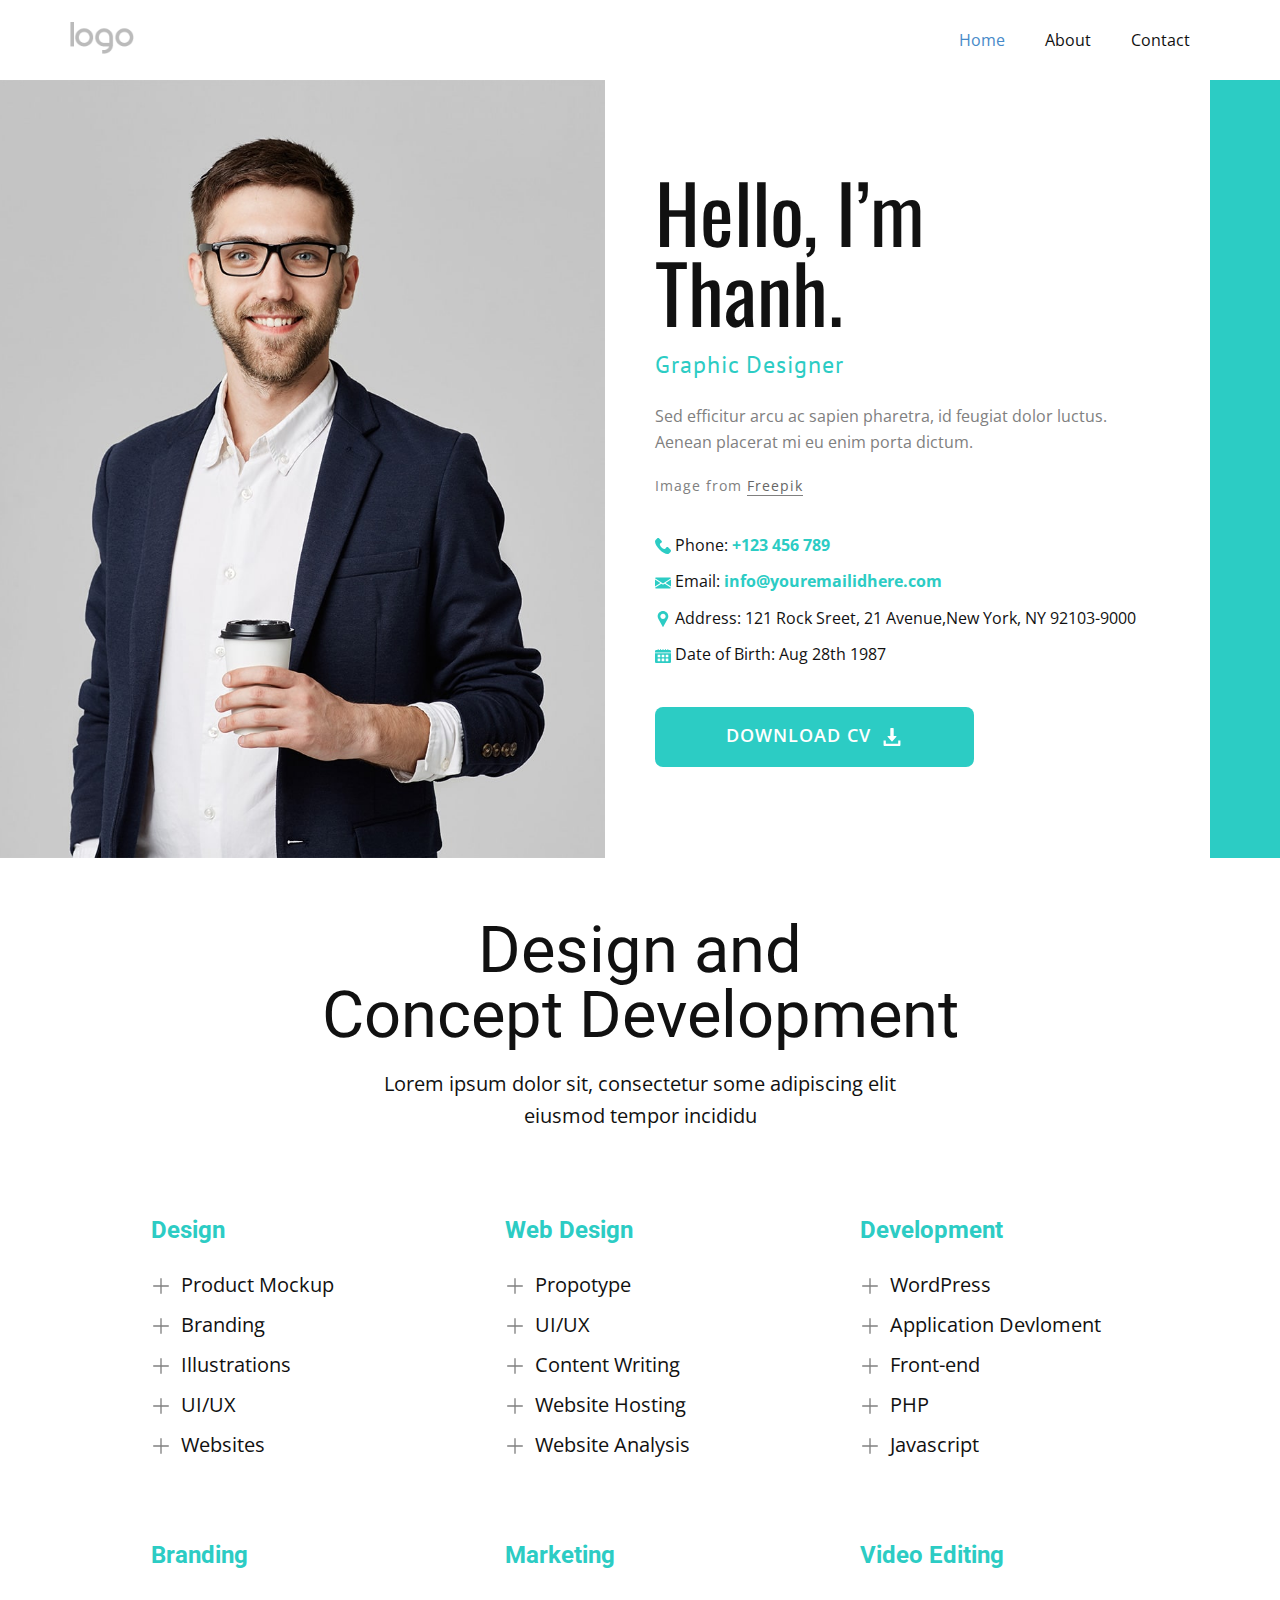
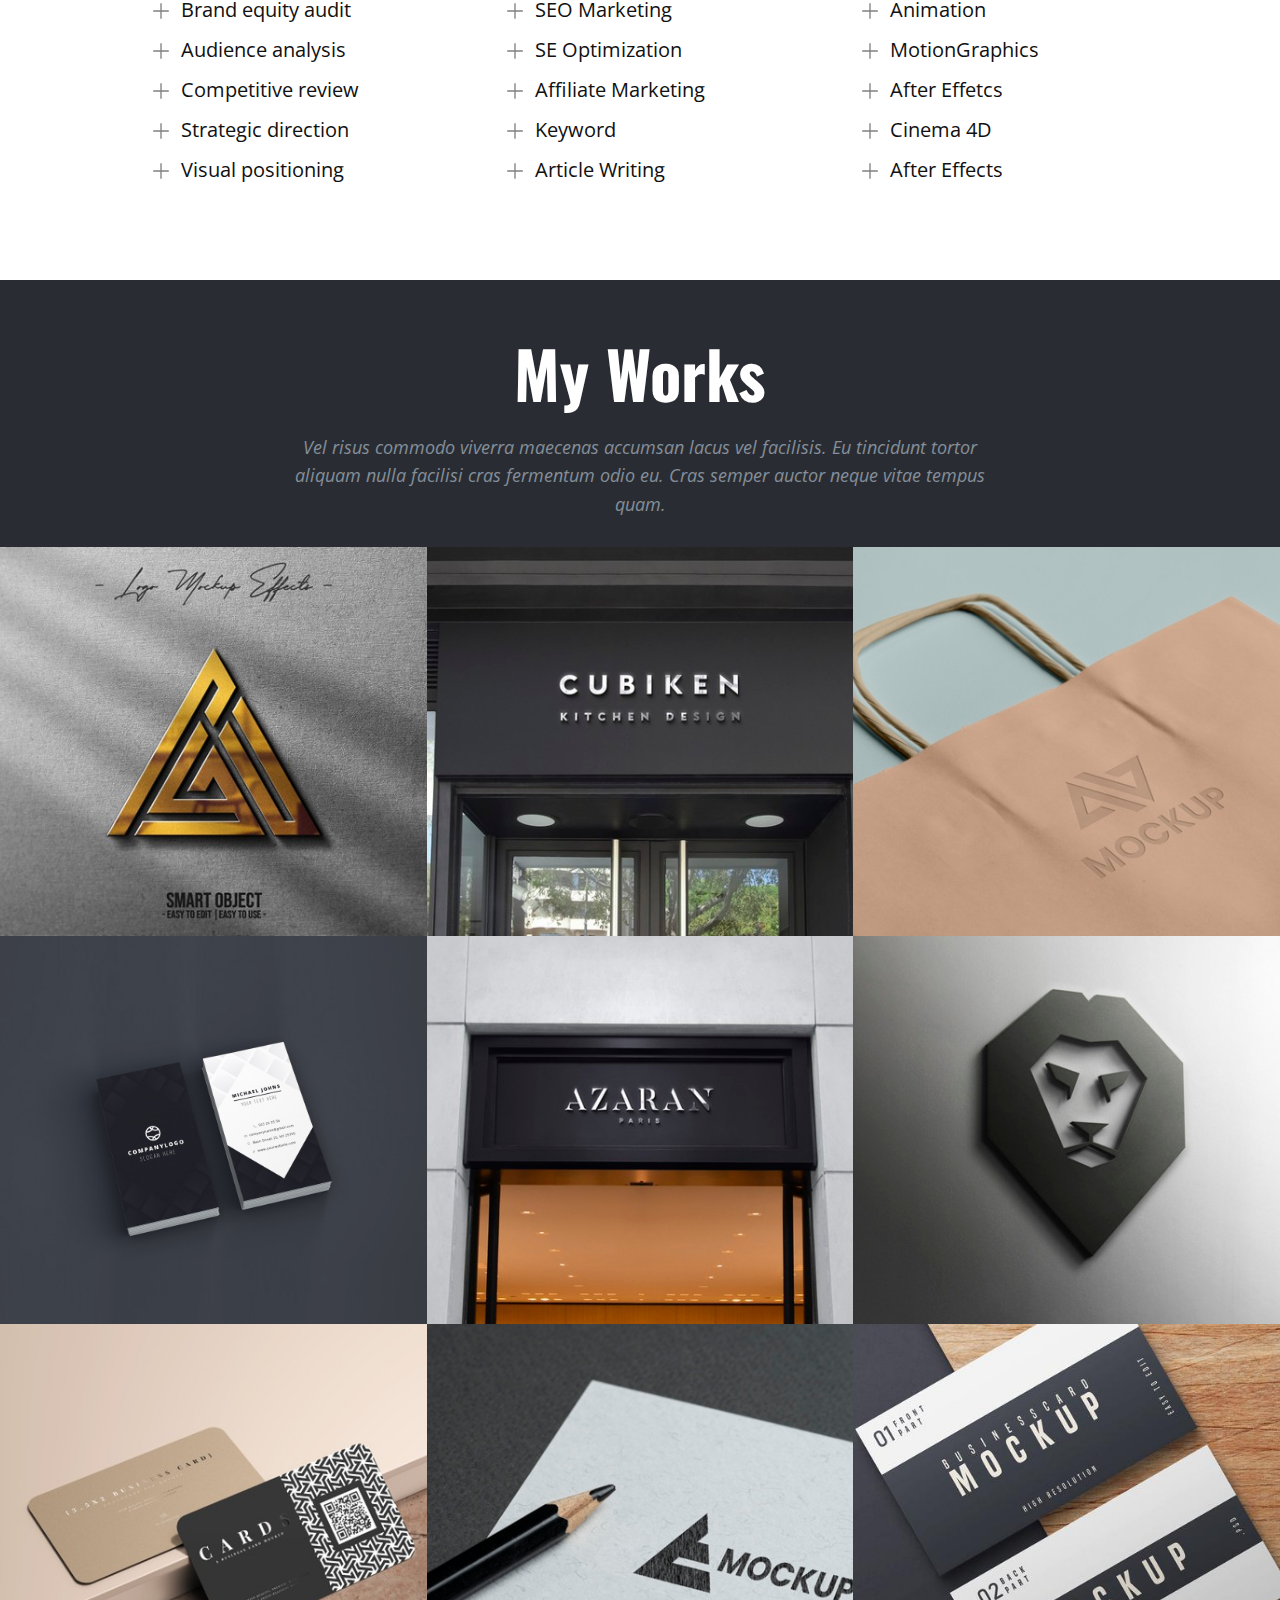
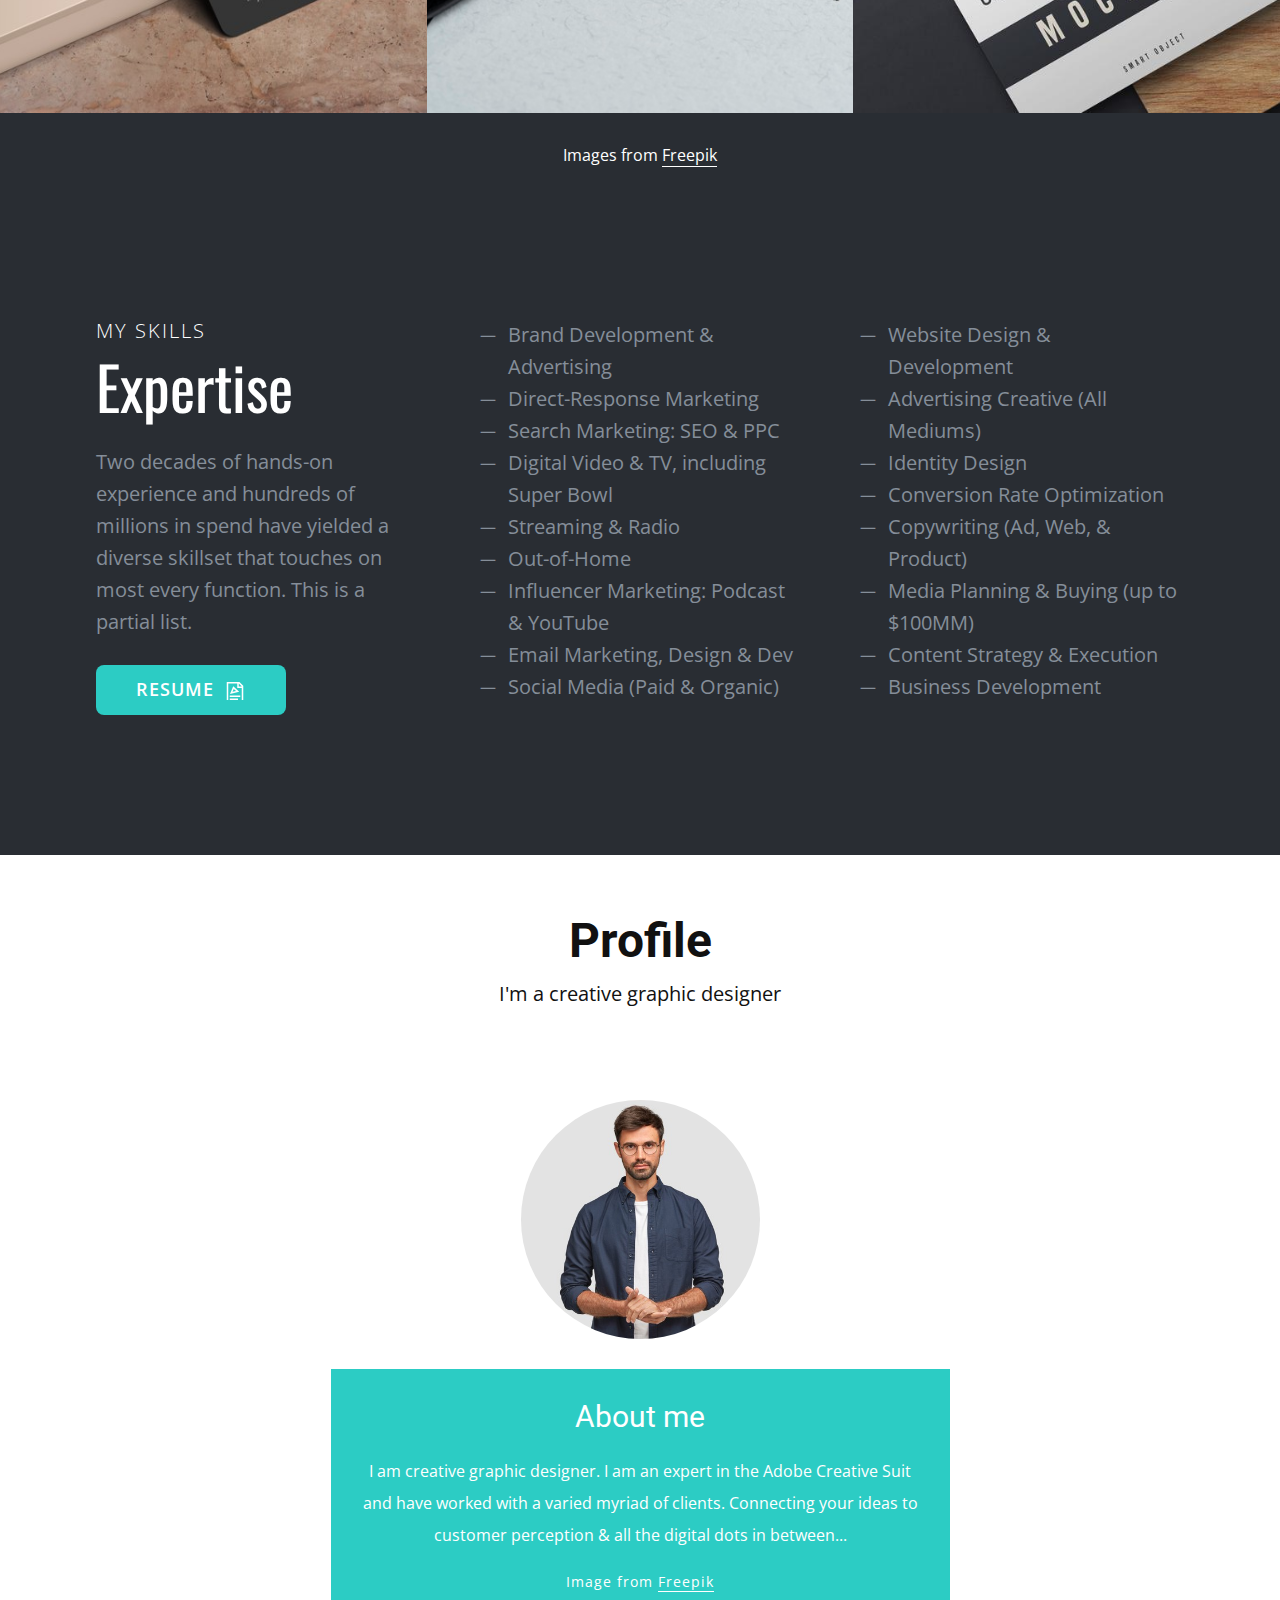
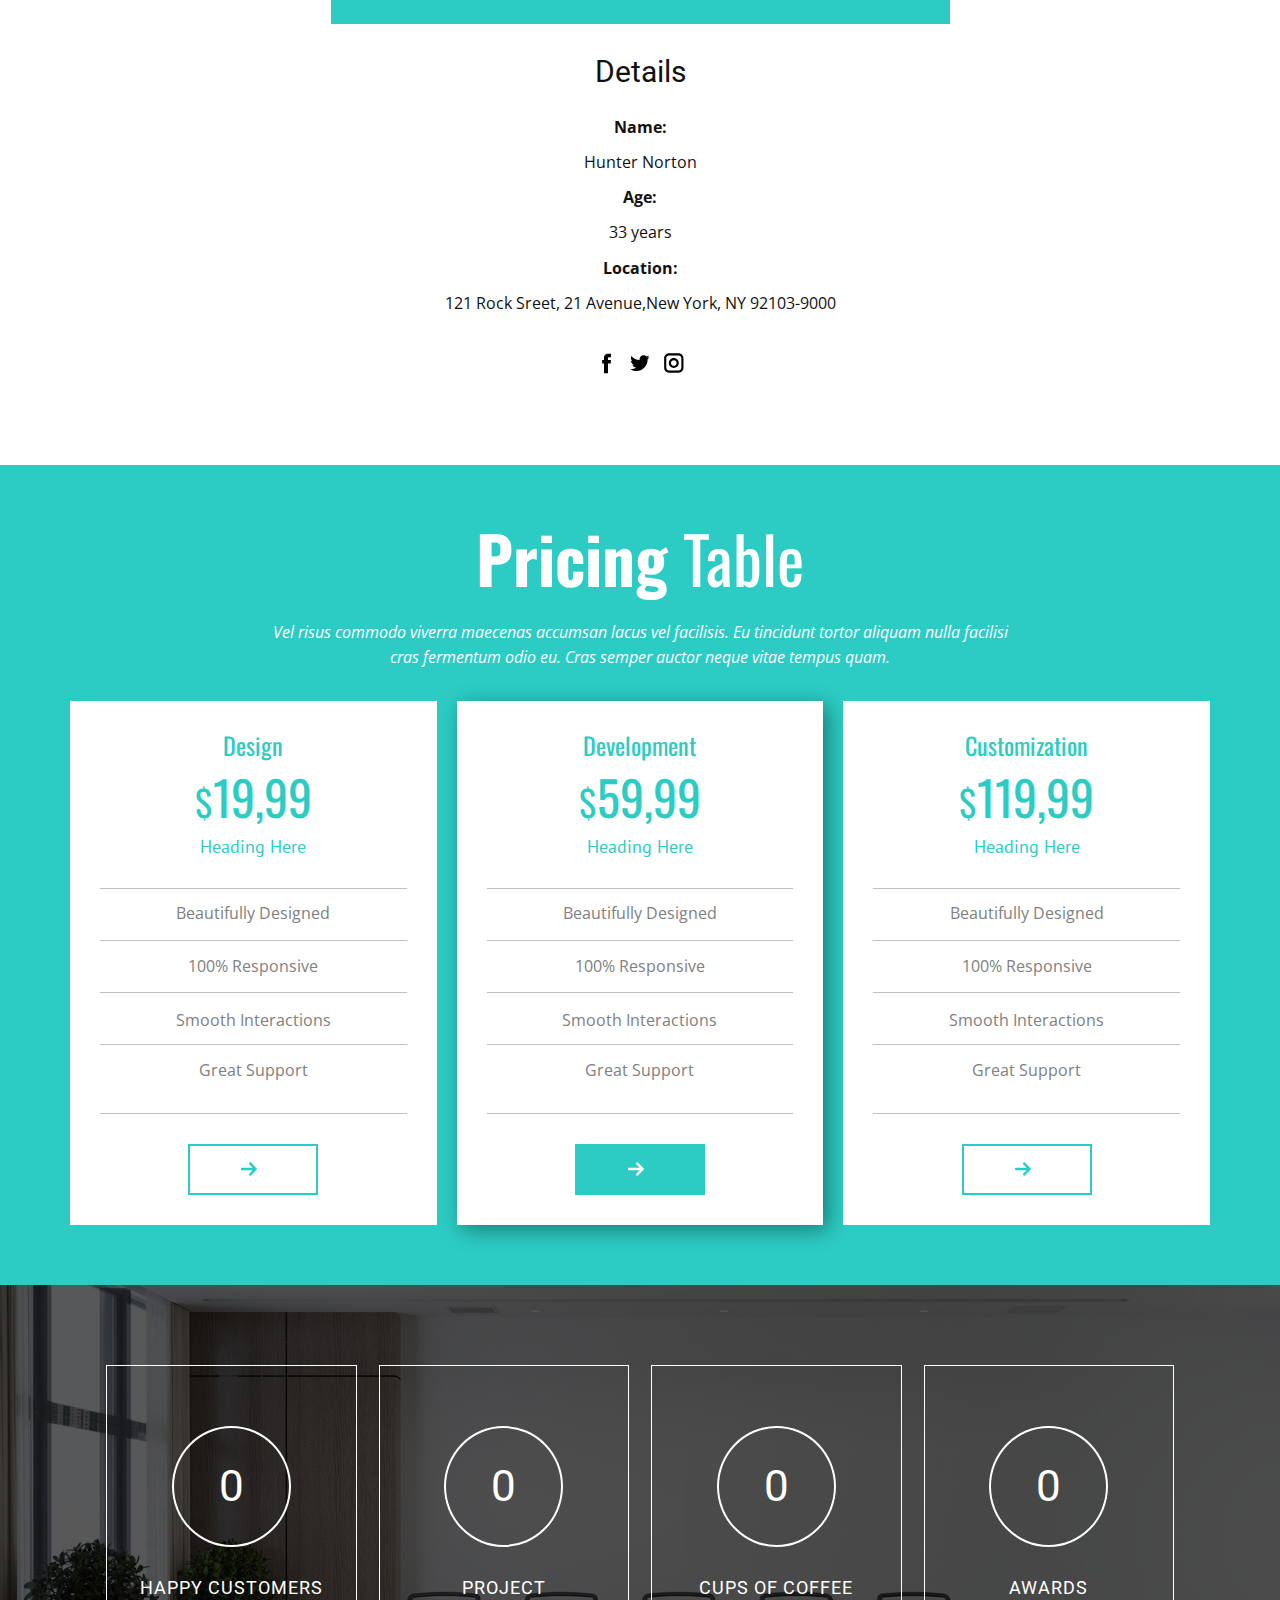
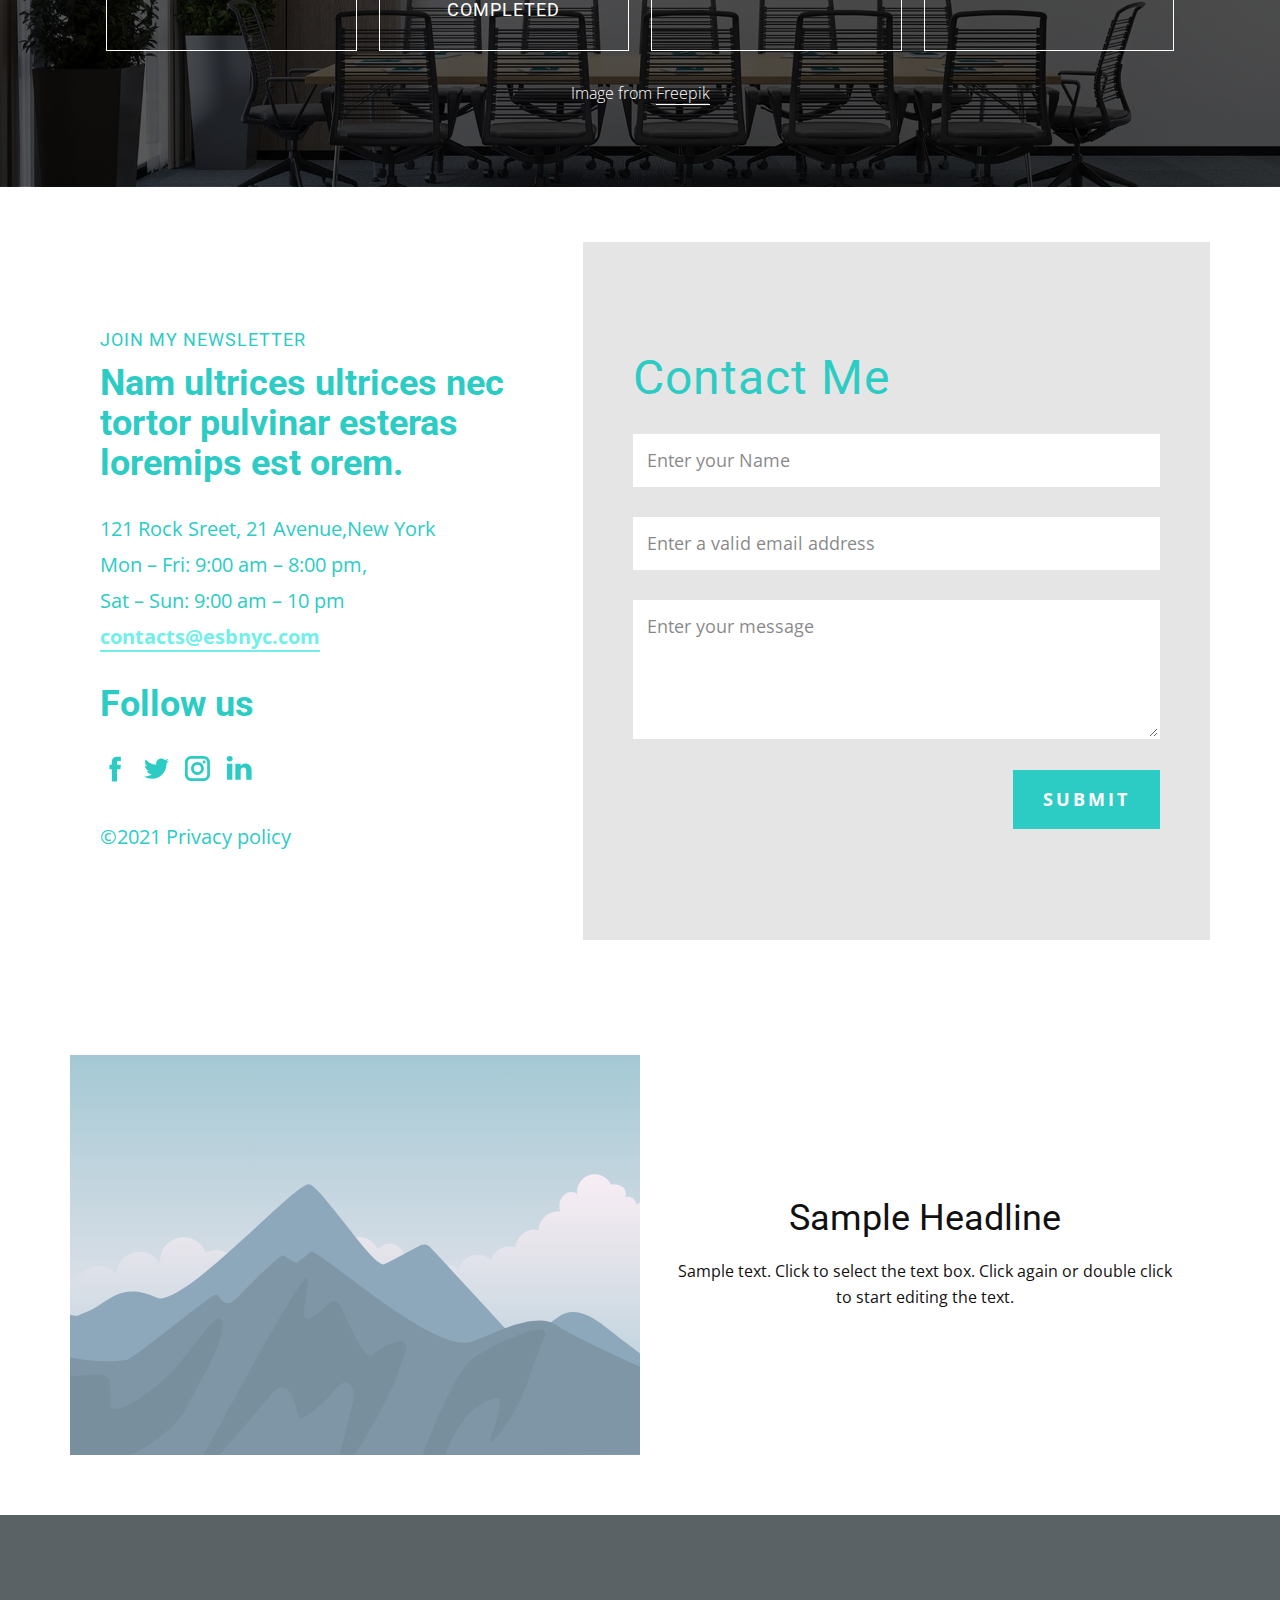
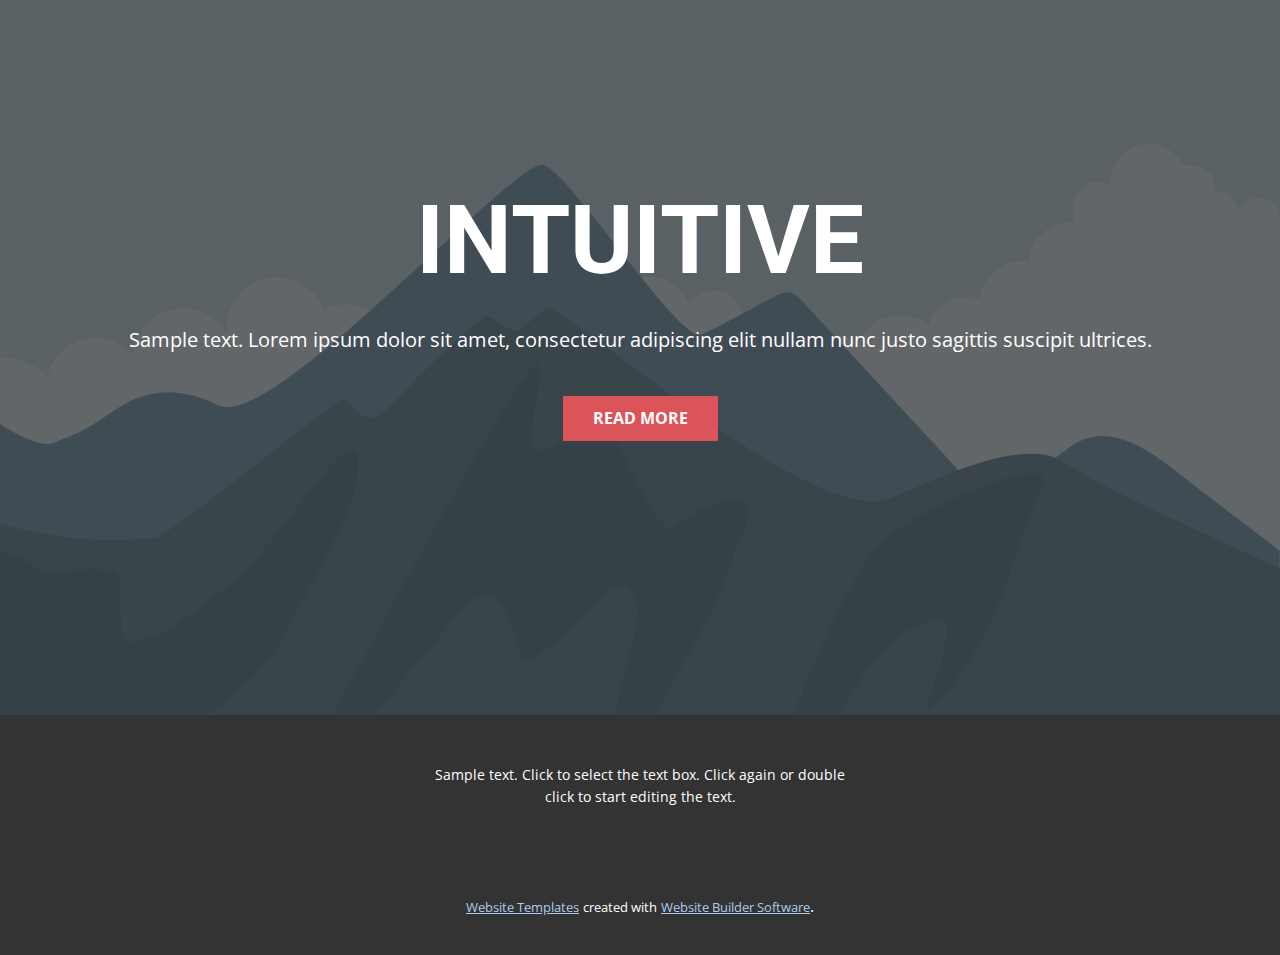
==== commit 5cf09c70: "edit name" ====
--- a/index.html
+++ b/index.html
@@ -1,653 +1,891 @@
 <!DOCTYPE html>
-<html lang="en-US"
-	prefix="og: https://ogp.me/ns#" >
-<meta http-equiv="content-type" content="text/html;charset=UTF-8" />
-<head>
-    <!-- Global site tag (gtag.js) - Google Analytics -->
-    <script async src="https://www.googletagmanager.com/gtag/js?id=UA-70764051-2"></script>
-    <script>
-        window.dataLayer = window.dataLayer || [];
-        function gtag(){dataLayer.push(arguments);}
-        gtag('js', new Date());
-
-        gtag('config', 'UA-70764051-2');
-    </script>
-    <meta charset="UTF-8">
-    <meta name="viewport" content="width=device-width,initial-scale=1.0,maximum-scale=1.0,user-scalable=0">
-    <title>DEHA SOFWARE JSC.</title>
-    <meta name="description" content=""/>
-    <meta name="robots" content="max-snippet:-1, max-image-preview:large, max-video-preview:-1"/>
-    <meta name="robots" content="noindex">
-    <meta property="og:locale" content="vi_VN"/>
-    <meta property="og:type" content="website"/>
-    <meta property="og:title" content="Deha Software"/>
-    <meta property="og:description" content=""/>
-    <meta property="og:url" content=""/>
-    <meta property="og:site_name" content="Deha Software"/>
-    <meta property="og:image" content="images/ogp.png"/>
-    <meta property="og:image:secure_url" content="images/ogp.png"/>
-    <meta property="og:image:width" content="1200"/>
-    <meta property="og:image:height" content="630"/>
-    <meta name="twitter:card" content="summary_large_image"/>
-    <meta name="twitter:description" content=""/>
-    <meta name="twitter:title" content="Deha Software"/>
-    <meta name="twitter:image" content="images/ogp.png"/>
-    <link rel="icon" href="wp-content/themes/deha-viet-nam/images/favicon.png" sizes="32x32"/>
-    <!-- Bootstrap CSS -->
-    <link rel="stylesheet" href="wp-content/themes/deha-viet-nam/vendor/bootstrap/css/bootstrap.min.css">
-    <link rel="stylesheet" href="wp-content/themes/deha-viet-nam/vendor/slick-1.8.1/slick.css">
-    <link rel="stylesheet" href="wp-content/themes/deha-viet-nam/vendor/aos.css">
-    <!-- Main CSS -->
-    <link rel="stylesheet" href="wp-content/themes/deha-viet-nam/css/style.css">
-    <link rel="stylesheet" href="../cdnjs.cloudflare.com/ajax/libs/bootstrap-icons/1.5.0/font/bootstrap-icons.min.css">
-</head>
-<body>
-<div class="loader">
-    <div class="loader__bg"></div>
-    <div class="loader__bar"></div>
-</div>
-<div class="HD-Wrapper">
-    <header class="DH-Header">
-        <div id="top-head" class="container-fluid">
-            <div class="row mful">
-                <div class="col-4">
-                    <ul class="topMenu">
-                        <li class="active"><a href="index.html">TOP</a></li>
-                    </ul>
-                </div>
-                <div class="col-8">
-                    <ul class="topSocial">
-                        <li class="d-none d-sm-block"><a href="#" target="_blank"><i class="ico-fb">
-                                    <a href="https://www.facebook.com/dehasoftwarejsc">
-                                        <svg width="20" height="20" viewBox="0 0 20 20">
-                                            <path id="facebook_" data-name="facebook"
-                                                  d="M17.07,0H2.93A2.933,2.933,0,0,0,0,2.93V17.07A2.933,2.933,0,0,0,2.93,20h5.9V12.93H6.484V9.414H8.828V7.031a3.519,3.519,0,0,1,3.516-3.516H15.9V7.031H12.344V9.414H15.9l-.586,3.516H12.344V20H17.07A2.933,2.933,0,0,0,20,17.07V2.93A2.933,2.933,0,0,0,17.07,0Zm0,0"/>
-                                        </svg>
-                                    </a>
-                                </i></a></li>
-                        <li class="d-none d-sm-block"><a href="#" target="_blank"><i class="ico-yt">
-                                    <a href="https://www.youtube.com/channel/UCVxKjvrUpIrQyJGwx9f8z6w">
-                                        <svg xmlns="http://www.w3.org/2000/svg" width="28.565" height="20"
-                                             viewBox="0 0 28.565 20">
-                                            <path id="youtube"
-                                                  d="M27.976-2.953A3.579,3.579,0,0,0,25.459-5.47c-2.235-.612-11.177-.612-11.177-.612s-8.941,0-11.176.588A3.651,3.651,0,0,0,.588-2.953,37.708,37.708,0,0,0,0,3.918a37.569,37.569,0,0,0,.588,6.87,3.579,3.579,0,0,0,2.518,2.518c2.259.612,11.176.612,11.176.612s8.941,0,11.176-.588a3.579,3.579,0,0,0,2.518-2.518,37.719,37.719,0,0,0,.588-6.87A35.794,35.794,0,0,0,27.976-2.953ZM11.435,8.2V-.364l7.435,4.282Zm0,0"
-                                                  transform="translate(0 6.082)"/>
-                                        </svg>
-                                    </a>
-                                </i></a></li>
-                        <li class="d-none d-sm-block"><a href="#" target="_blank"><i class="ico-em">
-                                    <a href="mailto:cx@deha-soft.com">
-                                        <svg xmlns="http://www.w3.org/2000/svg" width="25.454" height="20"
-                                             viewBox="0 0 25.454 20">
-                                            <g id="black-back-closed-envelope-shape" transform="translate(0 -59.013)">
-                                                <path id="Path_8" data-name="Path 8"
-                                                      d="M39.344,331.3a2.176,2.176,0,0,0,1.489-.562l-7.212-7.212-.5.359q-.81.6-1.314.93a8.1,8.1,0,0,1-1.342.682,4.091,4.091,0,0,1-1.563.348h-.028a4.09,4.09,0,0,1-1.563-.348,8.07,8.07,0,0,1-1.342-.682q-.5-.334-1.314-.93c-.15-.11-.317-.231-.5-.361l-7.213,7.214a2.176,2.176,0,0,0,1.49.562Z"
-                                                      transform="translate(-16.163 -252.288)"/>
-                                                <path id="Path_9" data-name="Path 9"
-                                                      d="M1.435,199.791A7.531,7.531,0,0,1,0,198.555v10.972l6.356-6.356Q4.449,201.839,1.435,199.791Z"
-                                                      transform="translate(0 -133.093)"/>
-                                                <path id="Path_10" data-name="Path 10"
-                                                      d="M418.242,199.791q-2.9,1.964-4.933,3.383l6.354,6.354V198.555A7.839,7.839,0,0,1,418.242,199.791Z"
-                                                      transform="translate(-394.208 -133.093)"/>
-                                                <path id="Path_11" data-name="Path 11"
-                                                      d="M23.187,59.013H2.279A2.028,2.028,0,0,0,.6,59.751,2.866,2.866,0,0,0,.006,61.6a3.319,3.319,0,0,0,.781,1.939,7.047,7.047,0,0,0,1.662,1.64q.483.341,2.912,2.024c.874.606,1.634,1.134,2.288,1.59.557.388,1.037.724,1.434,1l.212.151.392.282q.462.334.767.54t.739.462a4.309,4.309,0,0,0,.817.384,2.26,2.26,0,0,0,.71.128h.028a2.261,2.261,0,0,0,.71-.128,4.3,4.3,0,0,0,.817-.384q.433-.256.739-.462t.767-.54l.391-.282.212-.151,1.437-1,5.21-3.618a6.756,6.756,0,0,0,1.733-1.747,3.758,3.758,0,0,0,.7-2.145,2.291,2.291,0,0,0-2.273-2.273Z"
-                                                      transform="translate(-0.006)"/>
-                                            </g>
-                                        </svg>
-                                    </a>
-                                </i></a></li>
-                        <li class="phone"><i class="ico-ph">
-                                <a href="tel:+842432004183">
-                                <svg id="telephone" xmlns="http://www.w3.org/2000/svg" width="20" height="20"
-                                     viewBox="0 0 20 20">
-                                    <path id="Path_12" data-name="Path 12"
-                                          d="M240.667,128a.667.667,0,1,0,0,1.333A2.669,2.669,0,0,1,243.333,132a.667.667,0,0,0,1.333,0A4,4,0,0,0,240.667,128Z"
-                                          transform="translate(-230 -122.667)"/>
-                                    <path id="Path_13" data-name="Path 13"
-                                          d="M240.667,64a.667.667,0,1,0,0,1.333A5.339,5.339,0,0,1,246,70.667a.667.667,0,1,0,1.333,0A6.674,6.674,0,0,0,240.667,64Z"
-                                          transform="translate(-230 -61.333)"/>
-                                    <path id="Path_14" data-name="Path 14"
-                                          d="M240.667,0a.667.667,0,1,0,0,1.333,8.008,8.008,0,0,1,8,8,.667.667,0,1,0,1.333,0A9.344,9.344,0,0,0,240.667,0Z"
-                                          transform="translate(-230)"/>
-                                    <path id="Path_15" data-name="Path 15"
-                                          d="M18,45.333a12.375,12.375,0,0,1-5.48-1.252.654.654,0,0,0-.511-.031.672.672,0,0,0-.383.34L10.579,46.56a16.768,16.768,0,0,1-6.469-6.469L6.277,39.04a.666.666,0,0,0,.308-.893,12.375,12.375,0,0,1-1.252-5.48A.667.667,0,0,0,4.667,32h-4A.667.667,0,0,0,0,32.667a18.02,18.02,0,0,0,18,18A.667.667,0,0,0,18.667,50V46A.667.667,0,0,0,18,45.333Z"
-                                          transform="translate(0 -30.667)"/>
-                                </svg>
-                                </a>
-                            </i><a href="tel:+842432004183">(+84)-24-3200-4183</a></li>
-                    </ul>
-                </div>
-            </div>
+<html style="font-size: 16px;">
+  <head>
+    <meta name="viewport" content="width=device-width, initial-scale=1.0">
+    <meta charset="utf-8">
+    <meta name="keywords" content="Hello, I’m John., Design and Concept&nbsp;Development, My Works, Expertise, Profile, Pricing Table, Nam ultrices ultrices nec tortor pulvinar esteras loremips est orem., Follow us, Contact Me, INTUITIVE">
+    <meta name="description" content="">
+    <meta name="page_type" content="np-template-header-footer-from-plugin">
+    <title>Home</title>
+    <link rel="stylesheet" href="nicepage.css" media="screen">
+<link rel="stylesheet" href="Home.css" media="screen">
+    <script class="u-script" type="text/javascript" src="jquery.js" defer=""></script>
+    <script class="u-script" type="text/javascript" src="nicepage.js" defer=""></script>
+    <meta name="generator" content="Nicepage 3.21.3, nicepage.com">
+    <link id="u-theme-google-font" rel="stylesheet" href="https://fonts.googleapis.com/css?family=Roboto:100,100i,300,300i,400,400i,500,500i,700,700i,900,900i|Open+Sans:300,300i,400,400i,600,600i,700,700i,800,800i">
+    <link id="u-page-google-font" rel="stylesheet" href="https://fonts.googleapis.com/css?family=Oswald:200,300,400,500,600,700|PT+Sans:400,400i,700,700i|Oswald:200,300,400,500,600,700">
+    
+    
+    
+    
+    
+    
+    
+    
+    
+    
+    
+    <script type="application/ld+json">{
+		"@context": "http://schema.org",
+		"@type": "Organization",
+		"name": "",
+		"logo": "images/default-logo.png"
+}</script>
+    <meta name="theme-color" content="#478ac9">
+    <meta property="og:title" content="Home">
+    <meta property="og:type" content="website">
+  </head>
+  <body data-home-page="Home.html" data-home-page-title="Home" class="u-body"><header class="u-clearfix u-header u-header" id="sec-309f"><div class="u-clearfix u-sheet u-valign-middle u-sheet-1">
+        <a href="https://nicepage.com" class="u-image u-logo u-image-1">
+          <img src="images/default-logo.png" class="u-logo-image u-logo-image-1">
+        </a>
+        <nav class="u-menu u-menu-dropdown u-offcanvas u-menu-1">
+          <div class="menu-collapse" style="font-size: 1rem; letter-spacing: 0px;">
+            <a class="u-button-style u-custom-left-right-menu-spacing u-custom-padding-bottom u-custom-top-bottom-menu-spacing u-nav-link u-text-active-palette-1-base u-text-hover-palette-2-base" href="#">
+              <svg><use xmlns:xlink="http://www.w3.org/1999/xlink" xlink:href="#menu-hamburger"></use></svg>
+              <svg version="1.1" xmlns="http://www.w3.org/2000/svg" xmlns:xlink="http://www.w3.org/1999/xlink"><defs><symbol id="menu-hamburger" viewBox="0 0 16 16" style="width: 16px; height: 16px;"><rect y="1" width="16" height="2"></rect><rect y="7" width="16" height="2"></rect><rect y="13" width="16" height="2"></rect>
+</symbol>
+</defs></svg>
+            </a>
+          </div>
+          <div class="u-nav-container">
+            <ul class="u-nav u-unstyled u-nav-1"><li class="u-nav-item"><a class="u-button-style u-nav-link u-text-active-palette-1-base u-text-hover-palette-2-base" href="Home.html" style="padding: 10px 20px;">Home</a>
+</li><li class="u-nav-item"><a class="u-button-style u-nav-link u-text-active-palette-1-base u-text-hover-palette-2-base" href="About.html" style="padding: 10px 20px;">About</a>
+</li><li class="u-nav-item"><a class="u-button-style u-nav-link u-text-active-palette-1-base u-text-hover-palette-2-base" href="Contact.html" style="padding: 10px 20px;">Contact</a>
+</li></ul>
+          </div>
+          <div class="u-nav-container-collapse">
+            <div class="u-black u-container-style u-inner-container-layout u-opacity u-opacity-95 u-sidenav">
+              <div class="u-sidenav-overflow">
+                <div class="u-menu-close"></div>
+                <ul class="u-align-center u-nav u-popupmenu-items u-unstyled u-nav-2"><li class="u-nav-item"><a class="u-button-style u-nav-link" href="Home.html">Home</a>
+</li><li class="u-nav-item"><a class="u-button-style u-nav-link" href="About.html">About</a>
+</li><li class="u-nav-item"><a class="u-button-style u-nav-link" href="Contact.html">Contact</a>
+</li></ul>
+              </div>
+            </div>
+            <div class="u-black u-menu-overlay u-opacity u-opacity-70"></div>
+          </div>
+        </nav>
+      </div></header>
+    <section class="u-align-center u-clearfix u-palette-4-base u-section-1" id="carousel_10f4">
+      <div class="u-clearfix u-gutter-0 u-layout-wrap u-layout-wrap-1">
+        <div class="u-gutter-0 u-layout">
+          <div class="u-layout-row">
+            <div class="u-container-style u-image u-layout-cell u-size-30 u-image-1" data-image-width="1100" data-image-height="1134">
+              <div class="u-container-layout u-valign-bottom u-container-layout-1"></div>
+            </div>
+            <div class="u-align-left u-container-style u-layout-cell u-shape-rectangle u-size-30 u-white u-layout-cell-2">
+              <div class="u-container-layout u-valign-middle u-container-layout-2">
+                <h1 class="u-custom-font u-font-oswald u-text u-text-1">Hello, I’m Thanh.</h1>
+                <h6 class="u-custom-font u-font-pt-sans u-text u-text-default u-text-palette-4-base u-text-2">Graphic Designer</h6>
+                <p class="u-text u-text-grey-50 u-text-3">Sed efficitur arcu ac sapien pharetra, id feugiat dolor luctus. Aenean placerat mi eu enim porta dictum.</p>
+                <p class="u-text u-text-grey-50 u-text-4">Image from <a href="https://www.freepik.com/photos/business" class="u-active-none u-border-1 u-border-grey-50 u-btn u-button-link u-button-style u-hover-none u-none u-text-grey-60 u-btn-1" target="_blank">Freepik</a>
+                </p>
+                <p class="u-text u-text-5"><span class="u-icon u-text-palette-4-base u-icon-1"><svg class="u-svg-content" viewBox="0 0 513.64 513.64" x="0px" y="0px" style="width: 1em; height: 1em;"><g><g><path d="M499.66,376.96l-71.68-71.68c-25.6-25.6-69.12-15.359-79.36,17.92c-7.68,23.041-33.28,35.841-56.32,30.72    c-51.2-12.8-120.32-79.36-133.12-133.12c-7.68-23.041,7.68-48.641,30.72-56.32c33.28-10.24,43.52-53.76,17.92-79.36l-71.68-71.68    c-20.48-17.92-51.2-17.92-69.12,0l-48.64,48.64c-48.64,51.2,5.12,186.88,125.44,307.2c120.32,120.32,256,176.641,307.2,125.44    l48.64-48.64C517.581,425.6,517.581,394.88,499.66,376.96z"></path>
+</g>
+</g></svg><img></span>&nbsp;Phone: <a href="tel:+123456789" class="u-active-none u-border-none u-btn u-button-link u-button-style u-hover-none u-none u-text-palette-4-base u-btn-2">+123 456 789</a>
+                </p>
+                <p class="u-text u-text-6"><span class="u-icon u-text-palette-4-base u-icon-2"><svg class="u-svg-content" viewBox="0 0 512 512" x="0px" y="0px" style="width: 1em; height: 1em;"><g><g><polygon points="339.392,258.624 512,367.744 512,144.896   "></polygon>
+</g>
+</g><g><g><polygon points="0,144.896 0,367.744 172.608,258.624   "></polygon>
+</g>
+</g><g><g><path d="M480,80H32C16.032,80,3.36,91.904,0.96,107.232L256,275.264l255.04-168.032C508.64,91.904,495.968,80,480,80z"></path>
+</g>
+</g><g><g><path d="M310.08,277.952l-45.28,29.824c-2.688,1.76-5.728,2.624-8.8,2.624c-3.072,0-6.112-0.864-8.8-2.624l-45.28-29.856    L1.024,404.992C3.488,420.192,16.096,432,32,432h448c15.904,0,28.512-11.808,30.976-27.008L310.08,277.952z"></path>
+</g>
+</g></svg><img></span>&nbsp;Email: <a href="mailto:info@youremailidhere.com" class="u-active-none u-border-none u-btn u-button-link u-button-style u-hover-none u-none u-text-palette-4-base u-btn-3">info@youremailidhere.com</a>
+                </p>
+                <p class="u-text u-text-7"><span class="u-icon u-text-palette-4-base u-icon-3"><svg class="u-svg-content" viewBox="0 0 512 512" x="0px" y="0px" style="width: 1em; height: 1em;"><g><g><path d="M256,0C161.896,0,85.333,76.563,85.333,170.667c0,28.25,7.063,56.26,20.49,81.104L246.667,506.5    c1.875,3.396,5.448,5.5,9.333,5.5s7.458-2.104,9.333-5.5l140.896-254.813c13.375-24.76,20.438-52.771,20.438-81.021    C426.667,76.563,350.104,0,256,0z M256,256c-47.052,0-85.333-38.281-85.333-85.333c0-47.052,38.281-85.333,85.333-85.333    s85.333,38.281,85.333,85.333C341.333,217.719,303.052,256,256,256z"></path>
+</g>
+</g></svg><img></span>&nbsp;Address: 121 Rock Sreet, 21 Avenue,New York, NY 92103-9000
+                </p>
+                <p class="u-text u-text-8"><span class="u-icon u-text-palette-4-base u-icon-4"><svg class="u-svg-content" viewBox="0 0 512 512" x="0px" y="0px" style="width: 1em; height: 1em;"><g><g><path d="M0,165.014v272.984c0,24.198,19.687,43.885,43.885,43.885h424.23c24.198,0,43.885-19.686,43.885-43.884V165.014H0z     M169.541,415.405c0,5.567-4.513,10.079-10.079,10.079H95.103c-5.567,0-10.079-4.513-10.079-10.079v-66.587    c0-5.567,4.513-10.079,10.079-10.079h64.359c5.567,0,10.079,4.513,10.079,10.079V415.405z M169.541,288.915    c0,5.567-4.513,10.079-10.079,10.079H95.103c-5.567,0-10.079-4.513-10.079-10.079v-66.587c0-5.567,4.513-10.079,10.079-10.079    h64.359c5.567,0,10.079,4.513,10.079,10.079V288.915z M298.259,415.405c0,5.567-4.513,10.079-10.079,10.079h-64.359    c-5.567,0-10.079-4.513-10.079-10.079v-66.587c0-5.567,4.513-10.079,10.079-10.079h64.359c5.567,0,10.079,4.513,10.079,10.079    V415.405z M298.259,288.915c0,5.567-4.513,10.079-10.079,10.079h-64.359c-5.567,0-10.079-4.513-10.079-10.079v-66.587    c0-5.567,4.513-10.079,10.079-10.079h64.359c5.567,0,10.079,4.513,10.079,10.079V288.915z M426.977,415.405    c0,5.567-4.513,10.079-10.079,10.079h-64.359c-5.567,0-10.079-4.513-10.079-10.079v-66.587c0-5.567,4.513-10.079,10.079-10.079    h64.359c5.567,0,10.079,4.513,10.079,10.079V415.405z M426.977,288.915c0,5.567-4.513,10.079-10.079,10.079h-64.359    c-5.567,0-10.079-4.513-10.079-10.079v-66.587c0-5.567,4.513-10.079,10.079-10.079h64.359c5.567,0,10.079,4.513,10.079,10.079    V288.915z"></path>
+</g>
+</g><g><g><path d="M468.115,67.768h-41.742V45.236c0-8.35-6.769-15.119-15.119-15.119s-15.119,6.769-15.119,15.119v22.532h-47.388V45.236    c0-8.35-6.769-15.119-15.119-15.119c-8.35,0-15.119,6.769-15.119,15.119v22.532H271.12V45.236c0-8.35-6.769-15.119-15.119-15.119    s-15.119,6.769-15.119,15.119v22.532h-47.389V45.236c0-8.35-6.769-15.119-15.119-15.119c-8.35,0-15.119,6.769-15.119,15.119    v22.532h-47.388V45.236c0-8.35-6.769-15.119-15.119-15.119c-8.35,0-15.119,6.769-15.119,15.119v22.532h-0.002H43.885    C19.687,67.768,0,87.455,0,111.653v33.203h512v-33.203C512,87.455,492.313,67.768,468.115,67.768z"></path>
+</g>
+</g></svg><img></span>&nbsp;Date of Birth: Aug 28th 1987
+                </p>
+                <a href="mailto:hi@freedesigner.com" class="u-active-palette-4-light-1 u-border-none u-btn u-btn-round u-button-style u-hover-palette-4-light-1 u-palette-4-base u-radius-8 u-text-active-white u-text-body-alt-color u-text-hover-white u-btn-4">Download cv&nbsp;&nbsp;<span class="u-icon u-icon-5"><svg class="u-svg-content" viewBox="0 0 512 512" x="0px" y="0px" style="width: 1em; height: 1em;"><g><g><path d="M382.56,233.376C379.968,227.648,374.272,224,368,224h-64V16c0-8.832-7.168-16-16-16h-64c-8.832,0-16,7.168-16,16v208h-64    c-6.272,0-11.968,3.68-14.56,9.376c-2.624,5.728-1.6,12.416,2.528,17.152l112,128c3.04,3.488,7.424,5.472,12.032,5.472    c4.608,0,8.992-2.016,12.032-5.472l112-128C384.192,245.824,385.152,239.104,382.56,233.376z"></path>
+</g>
+</g><g><g><path d="M432,352v96H80v-96H16v128c0,17.696,14.336,32,32,32h416c17.696,0,32-14.304,32-32V352H432z"></path>
+</g>
+</g></svg><img></span>
+                </a>
+              </div>
+            </div>
+          </div>
         </div>
-        <div id="DH-head">
-            <div class="container-fluid">
-                <nav class="navbar navbar-expand-lg shadow ">
-                    <div class="container-fluid px-4">
-                        <a class="navbar-brand link" href="index.html">
-                            <svg xmlns="http://www.w3.org/2000/svg" width="112.99" height="60.314"
-                                 viewBox="0 0 112.99 60.314">
-                                <g id="deha-vietnam-logo" transform="translate(-50 -92)">
-                                    <path id="Path_1579" data-name="Path 1579"
-                                          d="M187.161,415.616v22.6h.706a3.158,3.158,0,0,1,2.119.575,2.06,2.06,0,0,1,.01,2.986,3.148,3.148,0,0,1-2.128.575h-3.694l-.574-1.583a18.883,18.883,0,0,1-3.529,1.824,12.026,12.026,0,0,1-3.2.424,10.466,10.466,0,0,1-7.5-2.693,8.858,8.858,0,0,1-2.845-6.708,9.726,9.726,0,0,1,2.986-7.162,9.943,9.943,0,0,1,7.283-2.966,10.378,10.378,0,0,1,3.167.494,12.62,12.62,0,0,1,3.067,1.483v-5.718h-.706a3.148,3.148,0,0,1-2.128-.575,1.908,1.908,0,0,1-.635-1.483,1.931,1.931,0,0,1,.635-1.5,3.148,3.148,0,0,1,2.128-.575Zm-4.136,18.125a5.867,5.867,0,0,0-1.8-4.337,6.31,6.31,0,0,0-8.776,0,5.8,5.8,0,0,0-1.8,4.277,4.823,4.823,0,0,0,1.614,3.742,7.838,7.838,0,0,0,9.119,0A4.731,4.731,0,0,0,183.025,433.741Z"
-                                          transform="translate(-108.033 -309.686)" fill="#0060ad"/>
-                                    <path id="Path_1580" data-name="Path 1580"
-                                          d="M312.511,415.616v9.39a10.96,10.96,0,0,1,2.613-1.14,9.783,9.783,0,0,1,2.673-.373,9.5,9.5,0,0,1,3.813.726,6.525,6.525,0,0,1,2.774,2.29,6.694,6.694,0,0,1,1.1,3.944v7.767a4.494,4.494,0,0,1,2.058.3,2,2,0,0,1,.968,1.775,1.922,1.922,0,0,1-.625,1.483,3.107,3.107,0,0,1-2.118.575h-4.72a3.112,3.112,0,0,1-2.108-.575,1.931,1.931,0,0,1-.636-1.5,1.978,1.978,0,0,1,.969-1.755,4.227,4.227,0,0,1,2.058-.3v-7.485a2.89,2.89,0,0,0-.726-2.239,4.028,4.028,0,0,0-2.8-.867,5.329,5.329,0,0,0-2.431.535,13.065,13.065,0,0,0-2.854,2.31v7.747a4.417,4.417,0,0,1,2.057.3,1.986,1.986,0,0,1,.989,1.775,1.908,1.908,0,0,1-.636,1.483,3.148,3.148,0,0,1-2.128.575h-4.7a3.148,3.148,0,0,1-2.128-.575,1.931,1.931,0,0,1-.636-1.5,1.968,1.968,0,0,1,.989-1.755,4.16,4.16,0,0,1,2.058-.3V419.751h-.706a3.148,3.148,0,0,1-2.128-.575,1.932,1.932,0,0,1-.636-1.5,1.908,1.908,0,0,1,.636-1.483,3.148,3.148,0,0,1,2.128-.575Z"
-                                          transform="translate(-197.554 -309.686)" fill="#0060ad"/>
-                                    <path id="Path_1581" data-name="Path 1581"
-                                          d="M394.2,456.787l-.574-1.542a18.953,18.953,0,0,1-4,1.815,15.962,15.962,0,0,1-3.409.413,8.062,8.062,0,0,1-5.407-1.765,5.093,5.093,0,0,1-2.078-3.9,6.337,6.337,0,0,1,2.653-4.832,11.061,11.061,0,0,1,7.333-2.229,27.236,27.236,0,0,1,4.337.4v-.988a1.8,1.8,0,0,0-.8-1.513,5.5,5.5,0,0,0-3.036-.585,20.7,20.7,0,0,0-4.761.726,7.767,7.767,0,0,1-1.694.262,1.876,1.876,0,0,1-1.4-.595,2.1,2.1,0,0,1-.575-1.523,1.924,1.924,0,0,1,.2-.908,1.609,1.609,0,0,1,.565-.615,6.647,6.647,0,0,1,1.513-.555,28.542,28.542,0,0,1,3.127-.676,18.624,18.624,0,0,1,2.885-.252,9.5,9.5,0,0,1,5.982,1.664,5.463,5.463,0,0,1,2.128,4.55v8.513h.706a3.149,3.149,0,0,1,2.128.575,1.932,1.932,0,0,1,.636,1.5,1.908,1.908,0,0,1-.636,1.483,3.147,3.147,0,0,1-2.128.575Zm-1.148-7.4a24.039,24.039,0,0,0-4.58-.484,7.549,7.549,0,0,0-4.337,1.231q-1.13.787-1.13,1.594a1.1,1.1,0,0,0,.544.948,4.972,4.972,0,0,0,2.764.666,11.524,11.524,0,0,0,3.379-.585,12.384,12.384,0,0,0,3.359-1.594Z"
-                                          transform="translate(-245.308 -324.118)" fill="#0060ad"/>
-                                    <path id="Path_1582" data-name="Path 1582"
-                                          d="M249.9,456.491a12.9,12.9,0,0,1-6.42-1.592,8.782,8.782,0,0,1-4.421-7.389,5.686,5.686,0,0,1,.492-2.953,2.008,2.008,0,0,1,2.986-.92A13.286,13.286,0,0,0,250,445.159a12.227,12.227,0,0,0,5.477-1.512c0-1.477-2.586-3.413-5.938-3.2a9.014,9.014,0,0,0-2.861.678,2.008,2.008,0,0,1-1.7-3.639,12.77,12.77,0,0,1,4.314-1.048c6.446-.4,10.592,4.647,10.592,7.248a2.69,2.69,0,0,1-.453,1.978c-.3.32-3.111,3.134-9.184,3.508a18.749,18.749,0,0,1-7.046-.87,4.621,4.621,0,0,0,2.294,3.131,9.229,9.229,0,0,0,5.071,1.025c4.519-.279,6.4-2.292,6.475-2.377a2,2,0,0,1,2.821-.217,2.022,2.022,0,0,1,.219,2.843c-.293.344-3.042,3.376-9.268,3.76C250.55,456.479,250.24,456.491,249.9,456.491Z"
-                                          transform="translate(-154.944 -323.14)" fill="#0060ad"/>
-                                    <path id="Path_1583" data-name="Path 1583"
-                                          d="M247.479,394.461h-.047a1.963,1.963,0,0,1-1.443-.837l-7.976-7.375a2.061,2.061,0,0,1,.144-2.88,2.007,2.007,0,0,1,2.837.122l6.553,5.7,12.324-12.432a2.007,2.007,0,1,1,2.852,2.825l-13.818,14.107A2.211,2.211,0,0,1,247.479,394.461Z"
-                                          transform="translate(-153.946 -284.166)" fill="#8aba2b"/>
-                                    <path id="Path_1584" data-name="Path 1584" d="M368.133,522.52h2.842l-1.421-3.222Z"
-                                          transform="translate(-238.456 -376.758)" fill="#0060ad"/>
-                                    <path id="Path_1585" data-name="Path 1585"
-                                          d="M217.911,414.981a1.943,1.943,0,1,0,0,3.884h33.321v27.894H146.716V418.865h8.646a1.943,1.943,0,1,0,0-3.884H142.479v46.608h112.99V414.981ZM155.76,458.035h-1.477l-3.144-7.821h1.477l2.405,5.841,2.406-5.841H158.9Zm12.3,0h-1.321v-7.821h1.321Zm14.512,0H176.94v-7.821h5.494v1.242h-4.173v2.07h3.748V454.7h-3.748v2.092h4.307Zm13.729-6.613h-2.372v6.613h-1.321v-6.613h-2.372v-1.208H196.3Zm15.329,6.613h-1.432l-4.431-5.706v5.706h-1.321v-7.821h1.321l4.543,5.841v-5.841h1.32Zm14.691,0-.784-1.779h-3.916l-.783,1.779h-1.41l3.447-7.821h1.41l3.446,7.821Zm18.037,0h-1.321v-6.109l-2.73,5.427h-.738l-2.719-5.427v6.109h-1.32v-7.821h2.059l2.361,4.912,2.361-4.912h2.048Z"
-                                          transform="translate(-92.479 -309.276)" fill="#0060ad"/>
-                                </g>
-                            </svg>
-                        </a>
-                        <button class="navbar-toggler" type="button" data-bs-toggle="collapse"
-                                data-bs-target="#main_nav">
-                            <span class="navbar-toggler-icon"></span>
-                        </button>
-                        <div class="collapse navbar-collapse" id="main_nav">
-                            <ul class="navbar-nav ms-auto">
-                                <li class="nav-item dropdown "> <!-- active class -->
-                                    <a class="nav-link dropdown-toggle link" href="company/index.html"
-                                       data-bs-toggle="dropdown">Company</a>
-                                </li>
-                                <li class="nav-item dropdown">
-                                    <span class="nav-link dropdown-toggle" href="index.html" data-bs-toggle="dropdown">Our
-                                        Solutions</span>
-                                    <ul class="dropdown-menu fade-down">
-                                        <li><a class="dropdown-item" href="https://facio.me/" target="_blank"> Facio ME</a></li>
-                                    </ul>
-                                </li>
-                                <li class="nav-item dropdown">
-                                    <span class="nav-link dropdown-toggle" data-bs-toggle="dropdown">Digital
-                                        Consulting</span>
-                                    <ul class="dropdown-menu fade-down">
-                                        <li class="submenu">
-                                            <a class="dropdown-item dropdown-toggle" href="#" data-bs-toggle="dropdown"> Application services</a>
-                                            <ul class="dropdown-menu fade-right">
-                                                <li><a class="dropdown-item" href="web-design-and-development/index.html">Web design & development</a></li>
-                                                <li><a class="dropdown-item" href="mobile-development/index.html">Mobile development</a></li>
-                                                <li><a class="dropdown-item" href="engineering-and-maintenance/index.html">Engineering & maintenance</a></li>
-                                            </ul>
-                                        </li>
-                                        <li><a class="dropdown-item" href="testing-services/index.html"> Testing services</a></li>
-                                        <li><a class="dropdown-item" href="integration-services/index.html"> Integration services</a></li>
-                                        <li><a class="dropdown-item" href="cms-services/index.html"> CMS services</a></li>
-                                        <li><a class="dropdown-item" href="blockchain/index.html"> Blockchain services</a></li>
-                                    </ul>
-                                </li>
-                                <li class="nav-item dropdown">
-                                    <span class="nav-link dropdown-toggle" data-bs-toggle="dropdown">DX
-                                        Consulting</span>
-                                    <ul class="dropdown-menu fade-down">
-                                        <li><a class="dropdown-item" href="ecommerce-solutions/index.html"> Ecommerce solutions</a></li>
-                                        <li><a class="dropdown-item" href="enterprise-services/index.html"> Enterprise Services</a></li>
-                                    </ul>
-                                </li>
-                                <li class="nav-item dropdown">
-                                    <a class="nav-link button btn-contact" href="contact-us/index.html"
-                                       data-bs-toggle="dropdown">Contact</a>
-                                </li>
-                            </ul>
-                        </div> <!-- navbar-collapse.// -->
-                    </div> <!-- container-fluid.// -->
-                </nav>
-            </div>
+      </div>
+    </section>
+    <section class="u-align-center u-clearfix u-section-2" id="carousel_3ad0">
+      <div class="u-clearfix u-sheet u-valign-middle u-sheet-1">
+        <h1 class="u-align-left-xs u-text u-text-1">Design and Concept&nbsp;Development</h1>
+        <p class="u-align-left-xs u-text u-text-2">Lorem ipsum dolor sit, consectetur some adipiscing elit eiusmod tempor incididu<br>
+        </p>
+        <div class="u-expanded-width-xs u-list u-list-1">
+          <div class="u-repeater u-repeater-1">
+            <div class="u-align-left u-container-style u-list-item u-repeater-item u-shape-rectangle">
+              <div class="u-container-layout u-similar-container u-valign-top u-container-layout-1">
+                <h4 class="u-text u-text-palette-4-base u-text-3">Design</h4>
+                <ul class="u-custom-list u-text u-text-4">
+                  <li style="margin-left: 1.5em;">
+                    <div class="u-list-icon u-text-grey-50">
+                      <svg class="u-svg-content" viewBox="0 0 409.6 409.6" x="0px" y="0px" id="svg-8185"><g><g><path d="M392.533,187.733H221.867V17.067C221.867,7.641,214.226,0,204.8,0s-17.067,7.641-17.067,17.067v170.667H17.067    C7.641,187.733,0,195.374,0,204.8s7.641,17.067,17.067,17.067h170.667v170.667c0,9.426,7.641,17.067,17.067,17.067    s17.067-7.641,17.067-17.067V221.867h170.667c9.426,0,17.067-7.641,17.067-17.067S401.959,187.733,392.533,187.733z"></path>
+</g>
+</g></svg>
+                    </div>Product Mockup
+                  </li>
+                  <li style="margin-left: 1.5em;">
+                    <div class="u-list-icon u-text-grey-50">
+                      <svg class="u-svg-content" viewBox="0 0 409.6 409.6" x="0px" y="0px" id="svg-8185"><g><g><path d="M392.533,187.733H221.867V17.067C221.867,7.641,214.226,0,204.8,0s-17.067,7.641-17.067,17.067v170.667H17.067    C7.641,187.733,0,195.374,0,204.8s7.641,17.067,17.067,17.067h170.667v170.667c0,9.426,7.641,17.067,17.067,17.067    s17.067-7.641,17.067-17.067V221.867h170.667c9.426,0,17.067-7.641,17.067-17.067S401.959,187.733,392.533,187.733z"></path>
+</g>
+</g></svg>
+                    </div>Branding
+                  </li>
+                  <li style="margin-left: 1.5em;">
+                    <div class="u-list-icon u-text-grey-50">
+                      <svg class="u-svg-content" viewBox="0 0 409.6 409.6" x="0px" y="0px" id="svg-8185"><g><g><path d="M392.533,187.733H221.867V17.067C221.867,7.641,214.226,0,204.8,0s-17.067,7.641-17.067,17.067v170.667H17.067    C7.641,187.733,0,195.374,0,204.8s7.641,17.067,17.067,17.067h170.667v170.667c0,9.426,7.641,17.067,17.067,17.067    s17.067-7.641,17.067-17.067V221.867h170.667c9.426,0,17.067-7.641,17.067-17.067S401.959,187.733,392.533,187.733z"></path>
+</g>
+</g></svg>
+                    </div>Illustrations
+                  </li>
+                  <li style="margin-left: 1.5em;">
+                    <div class="u-list-icon u-text-grey-50">
+                      <svg class="u-svg-content" viewBox="0 0 409.6 409.6" x="0px" y="0px" id="svg-8185"><g><g><path d="M392.533,187.733H221.867V17.067C221.867,7.641,214.226,0,204.8,0s-17.067,7.641-17.067,17.067v170.667H17.067    C7.641,187.733,0,195.374,0,204.8s7.641,17.067,17.067,17.067h170.667v170.667c0,9.426,7.641,17.067,17.067,17.067    s17.067-7.641,17.067-17.067V221.867h170.667c9.426,0,17.067-7.641,17.067-17.067S401.959,187.733,392.533,187.733z"></path>
+</g>
+</g></svg>
+                    </div>UI/UX
+                  </li>
+                  <li style="margin-left: 1.5em;">
+                    <div class="u-list-icon u-text-grey-50">
+                      <svg class="u-svg-content" viewBox="0 0 409.6 409.6" x="0px" y="0px" id="svg-8185"><g><g><path d="M392.533,187.733H221.867V17.067C221.867,7.641,214.226,0,204.8,0s-17.067,7.641-17.067,17.067v170.667H17.067    C7.641,187.733,0,195.374,0,204.8s7.641,17.067,17.067,17.067h170.667v170.667c0,9.426,7.641,17.067,17.067,17.067    s17.067-7.641,17.067-17.067V221.867h170.667c9.426,0,17.067-7.641,17.067-17.067S401.959,187.733,392.533,187.733z"></path>
+</g>
+</g></svg>
+                    </div>Websites<br>
+                  </li>
+                </ul>
+              </div>
+            </div>
+            <div class="u-align-left u-container-style u-list-item u-repeater-item u-shape-rectangle">
+              <div class="u-container-layout u-similar-container u-valign-top u-container-layout-2">
+                <h4 class="u-text u-text-palette-4-base u-text-5">Web Design</h4>
+                <ul class="u-custom-list u-text u-text-6">
+                  <li style="margin-left: 1.5em;">
+                    <div class="u-list-icon u-text-grey-50">
+                      <svg class="u-svg-content" viewBox="0 0 409.6 409.6" x="0px" y="0px" id="svg-a797"><g><g><path d="M392.533,187.733H221.867V17.067C221.867,7.641,214.226,0,204.8,0s-17.067,7.641-17.067,17.067v170.667H17.067    C7.641,187.733,0,195.374,0,204.8s7.641,17.067,17.067,17.067h170.667v170.667c0,9.426,7.641,17.067,17.067,17.067    s17.067-7.641,17.067-17.067V221.867h170.667c9.426,0,17.067-7.641,17.067-17.067S401.959,187.733,392.533,187.733z"></path>
+</g>
+</g></svg>
+                    </div>Propotype
+                  </li>
+                  <li style="margin-left: 1.5em;">
+                    <div class="u-list-icon u-text-grey-50">
+                      <svg class="u-svg-content" viewBox="0 0 409.6 409.6" x="0px" y="0px" id="svg-a797"><g><g><path d="M392.533,187.733H221.867V17.067C221.867,7.641,214.226,0,204.8,0s-17.067,7.641-17.067,17.067v170.667H17.067    C7.641,187.733,0,195.374,0,204.8s7.641,17.067,17.067,17.067h170.667v170.667c0,9.426,7.641,17.067,17.067,17.067    s17.067-7.641,17.067-17.067V221.867h170.667c9.426,0,17.067-7.641,17.067-17.067S401.959,187.733,392.533,187.733z"></path>
+</g>
+</g></svg>
+                    </div>UI/UX
+                  </li>
+                  <li style="margin-left: 1.5em;">
+                    <div class="u-list-icon u-text-grey-50">
+                      <svg class="u-svg-content" viewBox="0 0 409.6 409.6" x="0px" y="0px" id="svg-a797"><g><g><path d="M392.533,187.733H221.867V17.067C221.867,7.641,214.226,0,204.8,0s-17.067,7.641-17.067,17.067v170.667H17.067    C7.641,187.733,0,195.374,0,204.8s7.641,17.067,17.067,17.067h170.667v170.667c0,9.426,7.641,17.067,17.067,17.067    s17.067-7.641,17.067-17.067V221.867h170.667c9.426,0,17.067-7.641,17.067-17.067S401.959,187.733,392.533,187.733z"></path>
+</g>
+</g></svg>
+                    </div>Content Writing
+                  </li>
+                  <li style="margin-left: 1.5em;">
+                    <div class="u-list-icon u-text-grey-50">
+                      <svg class="u-svg-content" viewBox="0 0 409.6 409.6" x="0px" y="0px" id="svg-a797"><g><g><path d="M392.533,187.733H221.867V17.067C221.867,7.641,214.226,0,204.8,0s-17.067,7.641-17.067,17.067v170.667H17.067    C7.641,187.733,0,195.374,0,204.8s7.641,17.067,17.067,17.067h170.667v170.667c0,9.426,7.641,17.067,17.067,17.067    s17.067-7.641,17.067-17.067V221.867h170.667c9.426,0,17.067-7.641,17.067-17.067S401.959,187.733,392.533,187.733z"></path>
+</g>
+</g></svg>
+                    </div>Website Hosting
+                  </li>
+                  <li style="margin-left: 1.5em;">
+                    <div class="u-list-icon u-text-grey-50">
+                      <svg class="u-svg-content" viewBox="0 0 409.6 409.6" x="0px" y="0px" id="svg-a797"><g><g><path d="M392.533,187.733H221.867V17.067C221.867,7.641,214.226,0,204.8,0s-17.067,7.641-17.067,17.067v170.667H17.067    C7.641,187.733,0,195.374,0,204.8s7.641,17.067,17.067,17.067h170.667v170.667c0,9.426,7.641,17.067,17.067,17.067    s17.067-7.641,17.067-17.067V221.867h170.667c9.426,0,17.067-7.641,17.067-17.067S401.959,187.733,392.533,187.733z"></path>
+</g>
+</g></svg>
+                    </div>Website Analysis<br>
+                  </li>
+                </ul>
+              </div>
+            </div>
+            <div class="u-align-left u-container-style u-list-item u-repeater-item u-shape-rectangle">
+              <div class="u-container-layout u-similar-container u-valign-top u-container-layout-3">
+                <h4 class="u-text u-text-palette-4-base u-text-7">Development</h4>
+                <ul class="u-custom-list u-text u-text-8">
+                  <li style="margin-left: 1.5em;">
+                    <div class="u-list-icon u-text-grey-50">
+                      <svg class="u-svg-content" viewBox="0 0 409.6 409.6" x="0px" y="0px" id="svg-f224"><g><g><path d="M392.533,187.733H221.867V17.067C221.867,7.641,214.226,0,204.8,0s-17.067,7.641-17.067,17.067v170.667H17.067    C7.641,187.733,0,195.374,0,204.8s7.641,17.067,17.067,17.067h170.667v170.667c0,9.426,7.641,17.067,17.067,17.067    s17.067-7.641,17.067-17.067V221.867h170.667c9.426,0,17.067-7.641,17.067-17.067S401.959,187.733,392.533,187.733z"></path>
+</g>
+</g></svg>
+                    </div>WordPress
+                  </li>
+                  <li style="margin-left: 1.5em;">
+                    <div class="u-list-icon u-text-grey-50">
+                      <svg class="u-svg-content" viewBox="0 0 409.6 409.6" x="0px" y="0px" id="svg-f224"><g><g><path d="M392.533,187.733H221.867V17.067C221.867,7.641,214.226,0,204.8,0s-17.067,7.641-17.067,17.067v170.667H17.067    C7.641,187.733,0,195.374,0,204.8s7.641,17.067,17.067,17.067h170.667v170.667c0,9.426,7.641,17.067,17.067,17.067    s17.067-7.641,17.067-17.067V221.867h170.667c9.426,0,17.067-7.641,17.067-17.067S401.959,187.733,392.533,187.733z"></path>
+</g>
+</g></svg>
+                    </div>Application Devloment
+                  </li>
+                  <li style="margin-left: 1.5em;">
+                    <div class="u-list-icon u-text-grey-50">
+                      <svg class="u-svg-content" viewBox="0 0 409.6 409.6" x="0px" y="0px" id="svg-f224"><g><g><path d="M392.533,187.733H221.867V17.067C221.867,7.641,214.226,0,204.8,0s-17.067,7.641-17.067,17.067v170.667H17.067    C7.641,187.733,0,195.374,0,204.8s7.641,17.067,17.067,17.067h170.667v170.667c0,9.426,7.641,17.067,17.067,17.067    s17.067-7.641,17.067-17.067V221.867h170.667c9.426,0,17.067-7.641,17.067-17.067S401.959,187.733,392.533,187.733z"></path>
+</g>
+</g></svg>
+                    </div>Front-end
+                  </li>
+                  <li style="margin-left: 1.5em;">
+                    <div class="u-list-icon u-text-grey-50">
+                      <svg class="u-svg-content" viewBox="0 0 409.6 409.6" x="0px" y="0px" id="svg-f224"><g><g><path d="M392.533,187.733H221.867V17.067C221.867,7.641,214.226,0,204.8,0s-17.067,7.641-17.067,17.067v170.667H17.067    C7.641,187.733,0,195.374,0,204.8s7.641,17.067,17.067,17.067h170.667v170.667c0,9.426,7.641,17.067,17.067,17.067    s17.067-7.641,17.067-17.067V221.867h170.667c9.426,0,17.067-7.641,17.067-17.067S401.959,187.733,392.533,187.733z"></path>
+</g>
+</g></svg>
+                    </div>PHP
+                  </li>
+                  <li style="margin-left: 1.5em;">
+                    <div class="u-list-icon u-text-grey-50">
+                      <svg class="u-svg-content" viewBox="0 0 409.6 409.6" x="0px" y="0px" id="svg-f224"><g><g><path d="M392.533,187.733H221.867V17.067C221.867,7.641,214.226,0,204.8,0s-17.067,7.641-17.067,17.067v170.667H17.067    C7.641,187.733,0,195.374,0,204.8s7.641,17.067,17.067,17.067h170.667v170.667c0,9.426,7.641,17.067,17.067,17.067    s17.067-7.641,17.067-17.067V221.867h170.667c9.426,0,17.067-7.641,17.067-17.067S401.959,187.733,392.533,187.733z"></path>
+</g>
+</g></svg>
+                    </div>Javascript<br>
+                  </li>
+                </ul>
+              </div>
+            </div>
+            <div class="u-align-left u-container-style u-list-item u-repeater-item u-shape-rectangle">
+              <div class="u-container-layout u-similar-container u-valign-top u-container-layout-4">
+                <h4 class="u-text u-text-palette-4-base u-text-9">Branding</h4>
+                <ul class="u-custom-list u-text u-text-10">
+                  <li style="margin-left: 1.5em;">
+                    <div class="u-list-icon u-text-grey-50">
+                      <svg class="u-svg-content" viewBox="0 0 409.6 409.6" x="0px" y="0px" id="svg-a797"><g><g><path d="M392.533,187.733H221.867V17.067C221.867,7.641,214.226,0,204.8,0s-17.067,7.641-17.067,17.067v170.667H17.067    C7.641,187.733,0,195.374,0,204.8s7.641,17.067,17.067,17.067h170.667v170.667c0,9.426,7.641,17.067,17.067,17.067    s17.067-7.641,17.067-17.067V221.867h170.667c9.426,0,17.067-7.641,17.067-17.067S401.959,187.733,392.533,187.733z"></path>
+</g>
+</g></svg>
+                    </div>Brand equity audit
+                  </li>
+                  <li style="margin-left: 1.5em;">
+                    <div class="u-list-icon u-text-grey-50">
+                      <svg class="u-svg-content" viewBox="0 0 409.6 409.6" x="0px" y="0px" id="svg-a797"><g><g><path d="M392.533,187.733H221.867V17.067C221.867,7.641,214.226,0,204.8,0s-17.067,7.641-17.067,17.067v170.667H17.067    C7.641,187.733,0,195.374,0,204.8s7.641,17.067,17.067,17.067h170.667v170.667c0,9.426,7.641,17.067,17.067,17.067    s17.067-7.641,17.067-17.067V221.867h170.667c9.426,0,17.067-7.641,17.067-17.067S401.959,187.733,392.533,187.733z"></path>
+</g>
+</g></svg>
+                    </div>Audience analysis
+                  </li>
+                  <li style="margin-left: 1.5em;">
+                    <div class="u-list-icon u-text-grey-50">
+                      <svg class="u-svg-content" viewBox="0 0 409.6 409.6" x="0px" y="0px" id="svg-a797"><g><g><path d="M392.533,187.733H221.867V17.067C221.867,7.641,214.226,0,204.8,0s-17.067,7.641-17.067,17.067v170.667H17.067    C7.641,187.733,0,195.374,0,204.8s7.641,17.067,17.067,17.067h170.667v170.667c0,9.426,7.641,17.067,17.067,17.067    s17.067-7.641,17.067-17.067V221.867h170.667c9.426,0,17.067-7.641,17.067-17.067S401.959,187.733,392.533,187.733z"></path>
+</g>
+</g></svg>
+                    </div>Competitive review
+                  </li>
+                  <li style="margin-left: 1.5em;">
+                    <div class="u-list-icon u-text-grey-50">
+                      <svg class="u-svg-content" viewBox="0 0 409.6 409.6" x="0px" y="0px" id="svg-a797"><g><g><path d="M392.533,187.733H221.867V17.067C221.867,7.641,214.226,0,204.8,0s-17.067,7.641-17.067,17.067v170.667H17.067    C7.641,187.733,0,195.374,0,204.8s7.641,17.067,17.067,17.067h170.667v170.667c0,9.426,7.641,17.067,17.067,17.067    s17.067-7.641,17.067-17.067V221.867h170.667c9.426,0,17.067-7.641,17.067-17.067S401.959,187.733,392.533,187.733z"></path>
+</g>
+</g></svg>
+                    </div>Strategic direction
+                  </li>
+                  <li style="margin-left: 1.5em;">
+                    <div class="u-list-icon u-text-grey-50">
+                      <svg class="u-svg-content" viewBox="0 0 409.6 409.6" x="0px" y="0px" id="svg-a797"><g><g><path d="M392.533,187.733H221.867V17.067C221.867,7.641,214.226,0,204.8,0s-17.067,7.641-17.067,17.067v170.667H17.067    C7.641,187.733,0,195.374,0,204.8s7.641,17.067,17.067,17.067h170.667v170.667c0,9.426,7.641,17.067,17.067,17.067    s17.067-7.641,17.067-17.067V221.867h170.667c9.426,0,17.067-7.641,17.067-17.067S401.959,187.733,392.533,187.733z"></path>
+</g>
+</g></svg>
+                    </div>Visual positioning<br>
+                  </li>
+                </ul>
+              </div>
+            </div>
+            <div class="u-align-left u-container-style u-list-item u-repeater-item u-shape-rectangle">
+              <div class="u-container-layout u-similar-container u-valign-top u-container-layout-5">
+                <h4 class="u-text u-text-palette-4-base u-text-11">Marketing</h4>
+                <ul class="u-custom-list u-text u-text-12">
+                  <li style="margin-left: 1.5em;">
+                    <div class="u-list-icon u-text-grey-50">
+                      <svg class="u-svg-content" viewBox="0 0 409.6 409.6" x="0px" y="0px" id="svg-eac1"><g><g><path d="M392.533,187.733H221.867V17.067C221.867,7.641,214.226,0,204.8,0s-17.067,7.641-17.067,17.067v170.667H17.067    C7.641,187.733,0,195.374,0,204.8s7.641,17.067,17.067,17.067h170.667v170.667c0,9.426,7.641,17.067,17.067,17.067    s17.067-7.641,17.067-17.067V221.867h170.667c9.426,0,17.067-7.641,17.067-17.067S401.959,187.733,392.533,187.733z"></path>
+</g>
+</g></svg>
+                    </div>SEO Marketing
+                  </li>
+                  <li style="margin-left: 1.5em;">
+                    <div class="u-list-icon u-text-grey-50">
+                      <svg class="u-svg-content" viewBox="0 0 409.6 409.6" x="0px" y="0px" id="svg-eac1"><g><g><path d="M392.533,187.733H221.867V17.067C221.867,7.641,214.226,0,204.8,0s-17.067,7.641-17.067,17.067v170.667H17.067    C7.641,187.733,0,195.374,0,204.8s7.641,17.067,17.067,17.067h170.667v170.667c0,9.426,7.641,17.067,17.067,17.067    s17.067-7.641,17.067-17.067V221.867h170.667c9.426,0,17.067-7.641,17.067-17.067S401.959,187.733,392.533,187.733z"></path>
+</g>
+</g></svg>
+                    </div>SE Optimization
+                  </li>
+                  <li style="margin-left: 1.5em;">
+                    <div class="u-list-icon u-text-grey-50">
+                      <svg class="u-svg-content" viewBox="0 0 409.6 409.6" x="0px" y="0px" id="svg-eac1"><g><g><path d="M392.533,187.733H221.867V17.067C221.867,7.641,214.226,0,204.8,0s-17.067,7.641-17.067,17.067v170.667H17.067    C7.641,187.733,0,195.374,0,204.8s7.641,17.067,17.067,17.067h170.667v170.667c0,9.426,7.641,17.067,17.067,17.067    s17.067-7.641,17.067-17.067V221.867h170.667c9.426,0,17.067-7.641,17.067-17.067S401.959,187.733,392.533,187.733z"></path>
+</g>
+</g></svg>
+                    </div>Affiliate Marketing
+                  </li>
+                  <li style="margin-left: 1.5em;">
+                    <div class="u-list-icon u-text-grey-50">
+                      <svg class="u-svg-content" viewBox="0 0 409.6 409.6" x="0px" y="0px" id="svg-eac1"><g><g><path d="M392.533,187.733H221.867V17.067C221.867,7.641,214.226,0,204.8,0s-17.067,7.641-17.067,17.067v170.667H17.067    C7.641,187.733,0,195.374,0,204.8s7.641,17.067,17.067,17.067h170.667v170.667c0,9.426,7.641,17.067,17.067,17.067    s17.067-7.641,17.067-17.067V221.867h170.667c9.426,0,17.067-7.641,17.067-17.067S401.959,187.733,392.533,187.733z"></path>
+</g>
+</g></svg>
+                    </div>Keyword
+                  </li>
+                  <li style="margin-left: 1.5em;">
+                    <div class="u-list-icon u-text-grey-50">
+                      <svg class="u-svg-content" viewBox="0 0 409.6 409.6" x="0px" y="0px" id="svg-eac1"><g><g><path d="M392.533,187.733H221.867V17.067C221.867,7.641,214.226,0,204.8,0s-17.067,7.641-17.067,17.067v170.667H17.067    C7.641,187.733,0,195.374,0,204.8s7.641,17.067,17.067,17.067h170.667v170.667c0,9.426,7.641,17.067,17.067,17.067    s17.067-7.641,17.067-17.067V221.867h170.667c9.426,0,17.067-7.641,17.067-17.067S401.959,187.733,392.533,187.733z"></path>
+</g>
+</g></svg>
+                    </div>Article Writing<br>
+                  </li>
+                </ul>
+              </div>
+            </div>
+            <div class="u-align-left u-container-style u-list-item u-repeater-item u-shape-rectangle">
+              <div class="u-container-layout u-similar-container u-valign-top u-container-layout-6">
+                <h4 class="u-text u-text-palette-4-base u-text-13">Video Editing</h4>
+                <ul class="u-custom-list u-text u-text-14">
+                  <li style="margin-left: 1.5em;">
+                    <div class="u-list-icon u-text-grey-50">
+                      <svg class="u-svg-content" viewBox="0 0 409.6 409.6" x="0px" y="0px" id="svg-a797"><g><g><path d="M392.533,187.733H221.867V17.067C221.867,7.641,214.226,0,204.8,0s-17.067,7.641-17.067,17.067v170.667H17.067    C7.641,187.733,0,195.374,0,204.8s7.641,17.067,17.067,17.067h170.667v170.667c0,9.426,7.641,17.067,17.067,17.067    s17.067-7.641,17.067-17.067V221.867h170.667c9.426,0,17.067-7.641,17.067-17.067S401.959,187.733,392.533,187.733z"></path>
+</g>
+</g></svg>
+                    </div>Animation
+                  </li>
+                  <li style="margin-left: 1.5em;">
+                    <div class="u-list-icon u-text-grey-50">
+                      <svg class="u-svg-content" viewBox="0 0 409.6 409.6" x="0px" y="0px" id="svg-a797"><g><g><path d="M392.533,187.733H221.867V17.067C221.867,7.641,214.226,0,204.8,0s-17.067,7.641-17.067,17.067v170.667H17.067    C7.641,187.733,0,195.374,0,204.8s7.641,17.067,17.067,17.067h170.667v170.667c0,9.426,7.641,17.067,17.067,17.067    s17.067-7.641,17.067-17.067V221.867h170.667c9.426,0,17.067-7.641,17.067-17.067S401.959,187.733,392.533,187.733z"></path>
+</g>
+</g></svg>
+                    </div>MotionGraphics
+                  </li>
+                  <li style="margin-left: 1.5em;">
+                    <div class="u-list-icon u-text-grey-50">
+                      <svg class="u-svg-content" viewBox="0 0 409.6 409.6" x="0px" y="0px" id="svg-a797"><g><g><path d="M392.533,187.733H221.867V17.067C221.867,7.641,214.226,0,204.8,0s-17.067,7.641-17.067,17.067v170.667H17.067    C7.641,187.733,0,195.374,0,204.8s7.641,17.067,17.067,17.067h170.667v170.667c0,9.426,7.641,17.067,17.067,17.067    s17.067-7.641,17.067-17.067V221.867h170.667c9.426,0,17.067-7.641,17.067-17.067S401.959,187.733,392.533,187.733z"></path>
+</g>
+</g></svg>
+                    </div>After Effetcs
+                  </li>
+                  <li style="margin-left: 1.5em;">
+                    <div class="u-list-icon u-text-grey-50">
+                      <svg class="u-svg-content" viewBox="0 0 409.6 409.6" x="0px" y="0px" id="svg-a797"><g><g><path d="M392.533,187.733H221.867V17.067C221.867,7.641,214.226,0,204.8,0s-17.067,7.641-17.067,17.067v170.667H17.067    C7.641,187.733,0,195.374,0,204.8s7.641,17.067,17.067,17.067h170.667v170.667c0,9.426,7.641,17.067,17.067,17.067    s17.067-7.641,17.067-17.067V221.867h170.667c9.426,0,17.067-7.641,17.067-17.067S401.959,187.733,392.533,187.733z"></path>
+</g>
+</g></svg>
+                    </div>Cinema 4D
+                  </li>
+                  <li style="margin-left: 1.5em;">
+                    <div class="u-list-icon u-text-grey-50">
+                      <svg class="u-svg-content" viewBox="0 0 409.6 409.6" x="0px" y="0px" id="svg-a797"><g><g><path d="M392.533,187.733H221.867V17.067C221.867,7.641,214.226,0,204.8,0s-17.067,7.641-17.067,17.067v170.667H17.067    C7.641,187.733,0,195.374,0,204.8s7.641,17.067,17.067,17.067h170.667v170.667c0,9.426,7.641,17.067,17.067,17.067    s17.067-7.641,17.067-17.067V221.867h170.667c9.426,0,17.067-7.641,17.067-17.067S401.959,187.733,392.533,187.733z"></path>
+</g>
+</g></svg>
+                    </div>After Effects<br>
+                  </li>
+                </ul>
+              </div>
+            </div>
+          </div>
         </div>
-    </header><style>
-    .slide-bg-web-service {
-        background-image: url('wp-content/themes/deha-viet-nam/upload/banner/web-development.jpg');"
-    }
-    .slide-bg-mobile-service {
-        background-image: url('https://deha-soft.com/wp-content/themes/deha-viet-nam/upload/banner/mobile-development.jpg');"
-    }
-    @media (max-width: 720px) {
-        .slide-bg-web-service {
-            background-image: url('wp-content/themes/deha-viet-nam/upload/banner/web-development-mobile.png');"
-        }
-        .slide-bg-mobile-service {
-            background-image: url('https://deha-soft.com/wp-content/themes/deha-viet-nam/upload/banner/mobile-development-mobile.png');"
-        }
-    }
-</style>
-<main>
-    <section class="hero">
-        <a href="#clients" class="scrollDown">
-            <span>SCROLL</span>
-            <div class="scrl"></div>
-        </a>
-        <div class="hero-slide">
-                                <div class="slide-item slide-bg-web-service">
-                <div class="container">
-                    <div class="slide-content">
-                        <div class="ttl"><p class="exb tec upp" style="font-size: 42px;"><span class="exb blc" style="font-size: 49px;">WEB DESIGN </span>&</p></div>
-                        <div class="ttl"><p class="bol grc upp" style="font-size: 47px;">DEVELOPMENT SERVICES</p></div>
-                        <div class="ttl"><p class="lig tec" style="font-size: 42px;">catch up with the</p></div>
-                        <div class="ttl"><p class="upp bol" style="font-size: 42px;">digital transformation</p></div>
-                        <div class="ttl"><a href="web-design-and-development/index.html" target="" class="button">Read more</a></div>
-                    </div>
-                </div>
-            </div>
-            <div class="slide-item slide-bg-mobile-service">
-                <div class="container">
-                    <div class="slide-content">
-                        <div class="ttl"><p class="exb tec upp" style="font-size: 42px;"><span class="exb blc" style="font-size: 49px;">CUSTOM MOBILE DESIGN </span>&</p></div>
-                        <div class="ttl"><p class="bol grc upp" style="font-size: 47px;">DEVELOPMENT SERVICES</p></div>
-                        <div class="ttl"><p class="upp bol" style="font-size: 42px;">AppStore deployment consultation</p></div>
-                        <div class="ttl"><a href="mobile-development/index.html" target="" class="button">Read more</a></div>
-                    </div>
-                </div>
-            </div>
-                        <div class="slide-item slide-bg-web-service">
-                <div class="container">
-                    <div class="slide-content">
-                        <div class="ttl"><p class="exb tec upp" style="font-size: 42px;"><span class="exb blc" style="font-size: 49px;">WEB DESIGN </span>&</p></div>
-                        <div class="ttl"><p class="bol grc upp" style="font-size: 47px;">DEVELOPMENT SERVICES</p></div>
-                        <div class="ttl"><p class="lig tec" style="font-size: 42px;">catch up with the</p></div>
-                        <div class="ttl"><p class="upp bol" style="font-size: 42px;">digital transformation</p></div>
-                        <div class="ttl"><a href="web-design-and-development/index.html" target="" class="button">Read more</a></div>
-                    </div>
-                </div>
-            </div>
-            <div class="slide-item slide-bg-mobile-service">
-                <div class="container">
-                    <div class="slide-content">
-                        <div class="ttl"><p class="exb tec upp" style="font-size: 42px;"><span class="exb blc" style="font-size: 49px;">CUSTOM MOBILE DESIGN </span>&</p></div>
-                        <div class="ttl"><p class="bol grc upp" style="font-size: 47px;">DEVELOPMENT SERVICES</p></div>
-                        <div class="ttl"><p class="upp bol" style="font-size: 42px;">AppStore deployment consultation</p></div>
-                        <div class="ttl"><a href="mobile-development/index.html" target="" class="button">Read more</a></div>
-                    </div>
-                </div>
-            </div>
-                            </div>
-    </section>
-    <section id="clients" class="clients">
-        <div class="list-clients">
-                                                <div><img src="wp-content/uploads/2021/07/01.jpg" alt=""></div>
-                                    <div><img src="wp-content/uploads/2021/07/02.jpg" alt=""></div>
-                                    <div><img src="wp-content/uploads/2021/07/03.jpg" alt=""></div>
-                                    <div><img src="wp-content/uploads/2021/07/04.jpg" alt=""></div>
-                                    <div><img src="wp-content/uploads/2021/07/05.jpg" alt=""></div>
-                                    <div><img src="wp-content/uploads/2021/07/06.jpg" alt=""></div>
-                                    <div><img src="wp-content/uploads/2021/07/07.jpg" alt=""></div>
-                                    <div><img src="wp-content/uploads/2021/07/08.jpg" alt=""></div>
-                                    <div><img src="wp-content/uploads/2021/07/09.jpg" alt=""></div>
-                                    <div><img src="wp-content/uploads/2021/07/10.jpg" alt=""></div>
-                                    <div><img src="wp-content/uploads/2021/07/11.jpg" alt=""></div>
-                                    <div><img src="wp-content/uploads/2021/07/14.jpg" alt=""></div>
-                                    <div><img src="wp-content/uploads/2021/07/15.jpg" alt=""></div>
-                                    <div><img src="wp-content/uploads/2021/07/16.jpg" alt=""></div>
-                                    <div><img src="wp-content/uploads/2021/07/17.jpg" alt=""></div>
-                                    <div><img src="wp-content/uploads/2021/07/18.jpg" alt=""></div>
-                                    <div><img src="wp-content/uploads/2021/07/19.jpg" alt=""></div>
-                                    </div>
-    </section>
-    <!--End Clients-->
-
-    <section class="hmMission block">
-        <div class="container">
-            <div class="mful">
-                <div class="sTitle text-center ">
-                    <h2 class="grad">Mission</h2>
-                    <h3 class="lig">To <span class="bol blc">deliver happiness</span> to our <span class="bol grc">clients</span>
-                        and <span class="bol grc">staffs</span>.</h3>
-                </div>
-            </div>
-            <div class="row justify-content-md-center mful">
-                <div class="col-12 col-md-5 mb-5 mb-md-0">
-                    <div class="misCont">
-                        <p class="lig">Happiness, with DEHA, is the highest value that people accumulate through
-                            work, cooperation with a positive attitude along with a worthy life. Happiness is not an
-                            outcome, but a collection of experiences, long-lasting and enduring.
-                            DEHA considers the attainment of happiness as the goal of its business activities. All
-                            activities of DEHA are aimed at the continuous, unlimited transfer of values to members,
-                            partners and customers to achieve that happiness.</p>
-                        <a href="company/index.html" class="button mt-4">About us</a>
-                    </div>
-
-                </div>
-                <div class="col-12 col-md-5">
-                    <div class="misImg">
-                        <img class="curIm" src="wp-content/themes/deha-viet-nam/upload/img-deha.jpg" alt="Deha Software">
-                    </div>
-                </div>
-            </div>
-
+      </div>
+    </section>
+    <section class="u-align-center u-clearfix u-palette-5-dark-3 u-valign-middle u-section-3" id="carousel_dea9">
+      <h1 class="u-custom-font u-font-oswald u-text u-text-default u-text-1"><b>My Works</b>
+      </h1>
+      <p class="u-text u-text-palette-5-dark-1 u-text-2">Vel risus commodo viverra maecenas accumsan lacus vel facilisis. Eu tincidunt tortor aliquam nulla facilisi cras fermentum odio eu. Cras semper auctor neque vitae tempus quam.</p>
+      <div class="u-expanded-width u-gallery u-layout-grid u-lightbox u-show-text-on-hover u-gallery-1">
+        <div class="u-gallery-inner u-gallery-inner-1">
+          <div class="u-effect-fade u-gallery-item">
+            <div class="u-back-slide">
+              <img class="u-back-image u-expanded" src="images/mockup-with-gold-logo_136295-386.jpg" alt="3d logo mockup">
+            </div>
+            <div class="u-over-slide u-shading u-valign-middle u-over-slide-1">
+              <h3 class="u-gallery-heading" style="text-transform: uppercase;">3d logo mockup</h3>
+              <p class="u-gallery-text"></p>
+            </div>
+          </div>
+          <div class="u-effect-fade u-gallery-item">
+            <div class="u-back-slide">
+              <img class="u-back-image u-expanded" src="images/logo-mockup-black-facade-sign_145275-281.jpg" alt="modern facade">
+            </div>
+            <div class="u-over-slide u-shading u-valign-middle u-over-slide-2">
+              <h3 class="u-gallery-heading" style="text-transform: uppercase;">modern facade</h3>
+              <p class="u-gallery-text"></p>
+            </div>
+          </div>
+          <div class="u-effect-fade u-gallery-item">
+            <div class="u-back-slide">
+              <img class="u-back-image u-expanded" src="images/abstract-mock-up-logo-shopping-bag_23-2148834294.jpg" alt="shopping bag">
+            </div>
+            <div class="u-over-slide u-shading u-valign-middle u-over-slide-3">
+              <h3 class="u-gallery-heading" style="text-transform: uppercase;">shopping bag</h3>
+              <p class="u-gallery-text"></p>
+            </div>
+          </div>
+          <div class="u-effect-fade u-gallery-item">
+            <div class="u-back-slide">
+              <img class="u-back-image u-expanded" src="images/rr.jpg" alt="minimalistic design">
+            </div>
+            <div class="u-over-slide u-shading u-valign-middle u-over-slide-4">
+              <h3 class="u-gallery-heading" style="text-transform: uppercase;">minimalistic design</h3>
+              <p class="u-gallery-text"></p>
+            </div>
+          </div>
+          <div class="u-effect-fade u-gallery-item">
+            <div class="u-back-slide">
+              <img class="u-back-image u-expanded" src="images/logo-mockup-luxury-black-facade-sign_145275-288.jpg" alt="luxury black facade">
+            </div>
+            <div class="u-over-slide u-shading u-valign-middle u-over-slide-5">
+              <h3 class="u-gallery-heading" style="text-transform: uppercase;">luxury black facade</h3>
+              <p class="u-gallery-text"></p>
+            </div>
+          </div>
+          <div class="u-effect-fade u-gallery-item">
+            <div class="u-back-slide">
+              <img class="u-back-image u-expanded" src="images/3d-lion-logo-mockup_145275-144.jpg" alt="mockup with logo">
+            </div>
+            <div class="u-over-slide u-shading u-valign-middle u-over-slide-6">
+              <h3 class="u-gallery-heading" style="text-transform: uppercase;">mockup with logo</h3>
+              <p class="u-gallery-text"></p>
+            </div>
+          </div>
+          <div class="u-effect-fade u-gallery-item">
+            <div class="u-back-slide">
+              <img class="u-back-image u-expanded" src="images/rounded-corner-business-cards-mockup_358694-108.jpg" alt="business card">
+            </div>
+            <div class="u-over-slide u-shading u-valign-middle u-over-slide-7">
+              <h3 class="u-gallery-heading" style="text-transform: uppercase;">business card</h3>
+              <p class="u-gallery-text"></p>
+            </div>
+          </div>
+          <div class="u-effect-fade u-gallery-item">
+            <div class="u-back-slide">
+              <img class="u-back-image u-expanded" src="images/mock-up-logo-design-business-white-paper_23-2148834253.jpg" alt="identity design">
+            </div>
+            <div class="u-over-slide u-shading u-valign-middle u-over-slide-8">
+              <h3 class="u-gallery-heading" style="text-transform: uppercase;">identity design</h3>
+              <p class="u-gallery-text"></p>
+            </div>
+          </div>
+          <div class="u-effect-fade u-gallery-item">
+            <div class="u-back-slide">
+              <img class="u-back-image u-expanded" src="images/black-white-business-card-mockup-design_47987-2181.jpg" alt="modern design">
+            </div>
+            <div class="u-over-slide u-shading u-valign-middle u-over-slide-9">
+              <h3 class="u-gallery-heading" style="text-transform: uppercase;">modern design</h3>
+              <p class="u-gallery-text"></p>
+            </div>
+          </div>
         </div>
-    </section>
-    <!--        End Mission-->
-
-    <div class="parallax t-imgArea d-flex align-items-center" style="">
-        <div class="container">
-            <div class="row justify-content-md-center statistical mful">
-                <div class="col-6 col-md-2 text-center">
-                    <h3 class="countfect exb" data-num="220"></h3>
-                    <p class="lig">Members</p>
-                </div>
-                <div class="col-6 col-md-2 text-center">
-                    <h3 class="countfect exb" data-num="200"></h3>
-                    <p class="lig">Projects</p>
-                </div>
-                <div class="col-6 col-md-2 text-center">
-                    <h3 class="countfect exb" data-num="3"></h3>
-                    <p class="lig">Branches</p>
-                </div>
-                <div class="col-6 col-md-2 text-center">
-                    <h3 class="countfect exb" data-num="2"></h3>
-                    <p class="lig">Countries</p>
-                </div>
-            </div>
+      </div>
+      <p class="u-text u-text-body-alt-color u-text-3">Images from <a href="https://www.freepik.com/psd/logo" class="u-border-1 u-border-white u-btn u-button-link u-button-style u-none u-text-body-alt-color u-btn-1" target="_blank">Freepik</a>
+      </p>
+    </section>
+    <section class="u-clearfix u-palette-5-dark-3 u-section-4" id="carousel_5597">
+      <div class="u-clearfix u-sheet u-valign-middle u-sheet-1">
+        <div class="u-clearfix u-expanded-width u-layout-wrap u-layout-wrap-1">
+          <div class="u-gutter-0 u-layout">
+            <div class="u-layout-row">
+              <div class="u-container-style u-layout-cell u-size-20 u-layout-cell-1">
+                <div class="u-container-layout u-valign-top u-container-layout-1">
+                  <h5 class="u-align-left u-custom-font u-text u-text-default u-text-font u-text-1">my skills</h5>
+                  <h1 class="u-text u-text-default u-text-2">Expertise</h1>
+                  <p class="u-align-left u-text u-text-palette-5-dark-1 u-text-3">Two decades of hands-on experience and hundreds of millions in spend have yielded a diverse skillset that touches on most every function. This is a partial list.</p>
+                  <a href="https://nicepage.com/" class="u-active-palette-4-light-1 u-btn u-btn-round u-button-style u-hover-palette-4-light-1 u-palette-4-base u-radius-8 u-text-active-white u-text-body-alt-color u-text-hover-white u-btn-1">resume&nbsp;&nbsp;<span class="u-icon u-icon-1"><svg class="u-svg-content" viewBox="-16 0 384 384" style="width: 1em; height: 1em;"><path d="m256 0h-256v384h32v-352h192v96h96v256h32v-302.625l-81.375-81.375zm64 96h-64v-64h1.375l62.625 62.625zm0 0"></path><path d="m68.808594 254.832031 196.457031-46.222656-127.121094-115.554687zm129.933594-63.441406-75.542969 17.777344 26.664062-62.214844zm0 0"></path><path d="m64 288h224v32h-224zm0 0"></path><path d="m64 352h176v32h-176zm0 0"></path></svg><img></span>
+                  </a>
+                </div>
+              </div>
+              <div class="u-container-style u-layout-cell u-size-20 u-layout-cell-2">
+                <div class="u-container-layout u-valign-top u-container-layout-2">
+                  <ul class="u-align-left u-custom-list u-text u-text-palette-5-dark-1 u-text-4">
+                    <li>
+                      <div class="u-list-icon">
+                        <div xmlns="http://www.w3.org/2000/svg" xmlns:xlink="http://www.w3.org/1999/xlink" version="1.1" xml:space="preserve" class="u-svg-content">—</div>
+                      </div>Brand Development &amp; Advertising 
+                    </li>
+                    <li>
+                      <div class="u-list-icon">
+                        <div xmlns="http://www.w3.org/2000/svg" xmlns:xlink="http://www.w3.org/1999/xlink" version="1.1" xml:space="preserve" class="u-svg-content">—</div>
+                      </div>Direct-Response Marketing 
+                    </li>
+                    <li>
+                      <div class="u-list-icon">
+                        <div xmlns="http://www.w3.org/2000/svg" xmlns:xlink="http://www.w3.org/1999/xlink" version="1.1" xml:space="preserve" class="u-svg-content">—</div>
+                      </div>Search Marketing: SEO &amp; PPC 
+                    </li>
+                    <li>
+                      <div class="u-list-icon">
+                        <div xmlns="http://www.w3.org/2000/svg" xmlns:xlink="http://www.w3.org/1999/xlink" version="1.1" xml:space="preserve" class="u-svg-content">—</div>
+                      </div>Digital Video &amp; TV, including Super Bowl 
+                    </li>
+                    <li>
+                      <div class="u-list-icon">
+                        <div xmlns="http://www.w3.org/2000/svg" xmlns:xlink="http://www.w3.org/1999/xlink" version="1.1" xml:space="preserve" class="u-svg-content">—</div>
+                      </div>Streaming &amp; Radio 
+                    </li>
+                    <li>
+                      <div class="u-list-icon">
+                        <div xmlns="http://www.w3.org/2000/svg" xmlns:xlink="http://www.w3.org/1999/xlink" version="1.1" xml:space="preserve" class="u-svg-content">—</div>
+                      </div>Out-of-Home 
+                    </li>
+                    <li>
+                      <div class="u-list-icon">
+                        <div xmlns="http://www.w3.org/2000/svg" xmlns:xlink="http://www.w3.org/1999/xlink" version="1.1" xml:space="preserve" class="u-svg-content">—</div>
+                      </div>Influencer Marketing: Podcast &amp; YouTube 
+                    </li>
+                    <li>
+                      <div class="u-list-icon">
+                        <div xmlns="http://www.w3.org/2000/svg" xmlns:xlink="http://www.w3.org/1999/xlink" version="1.1" xml:space="preserve" class="u-svg-content">—</div>
+                      </div>Email Marketing, Design &amp; Dev 
+                    </li>
+                    <li>
+                      <div class="u-list-icon">
+                        <div xmlns="http://www.w3.org/2000/svg" xmlns:xlink="http://www.w3.org/1999/xlink" version="1.1" xml:space="preserve" class="u-svg-content">—</div>
+                      </div>Social Media (Paid &amp; Organic)
+                    </li>
+                  </ul>
+                </div>
+              </div>
+              <div class="u-container-style u-layout-cell u-size-20 u-layout-cell-3">
+                <div class="u-container-layout u-valign-top u-container-layout-3">
+                  <ul class="u-align-left u-custom-list u-text u-text-palette-5-dark-1 u-text-5">
+                    <li>
+                      <div class="u-list-icon">
+                        <div xmlns="http://www.w3.org/2000/svg" xmlns:xlink="http://www.w3.org/1999/xlink" version="1.1" xml:space="preserve" class="u-svg-content">—</div>
+                      </div>Website Design &amp; Development
+                    </li>
+                    <li>
+                      <div class="u-list-icon">
+                        <div xmlns="http://www.w3.org/2000/svg" xmlns:xlink="http://www.w3.org/1999/xlink" version="1.1" xml:space="preserve" class="u-svg-content">—</div>
+                      </div>Advertising Creative (All Mediums)
+                    </li>
+                    <li>
+                      <div class="u-list-icon">
+                        <div xmlns="http://www.w3.org/2000/svg" xmlns:xlink="http://www.w3.org/1999/xlink" version="1.1" xml:space="preserve" class="u-svg-content">—</div>
+                      </div>Identity Design
+                    </li>
+                    <li>
+                      <div class="u-list-icon">
+                        <div xmlns="http://www.w3.org/2000/svg" xmlns:xlink="http://www.w3.org/1999/xlink" version="1.1" xml:space="preserve" class="u-svg-content">—</div>
+                      </div>Conversion Rate Optimization
+                    </li>
+                    <li>
+                      <div class="u-list-icon">
+                        <div xmlns="http://www.w3.org/2000/svg" xmlns:xlink="http://www.w3.org/1999/xlink" version="1.1" xml:space="preserve" class="u-svg-content">—</div>
+                      </div>Copywriting (Ad, Web, &amp; Product)
+                    </li>
+                    <li>
+                      <div class="u-list-icon">
+                        <div xmlns="http://www.w3.org/2000/svg" xmlns:xlink="http://www.w3.org/1999/xlink" version="1.1" xml:space="preserve" class="u-svg-content">—</div>
+                      </div>Media Planning &amp; Buying (up to $100MM)
+                    </li>
+                    <li>
+                      <div class="u-list-icon">
+                        <div xmlns="http://www.w3.org/2000/svg" xmlns:xlink="http://www.w3.org/1999/xlink" version="1.1" xml:space="preserve" class="u-svg-content">—</div>
+                      </div>Content Strategy &amp; Execution
+                    </li>
+                    <li>
+                      <div class="u-list-icon">
+                        <div xmlns="http://www.w3.org/2000/svg" xmlns:xlink="http://www.w3.org/1999/xlink" version="1.1" xml:space="preserve" class="u-svg-content">—</div>
+                      </div>Business Development
+                    </li>
+                  </ul>
+                </div>
+              </div>
+            </div>
+          </div>
         </div>
-    </div>
-    <!--        End Parallax couter-->
-
-    <section class="hmServices block">
-        <div class="mful">
-            <div class="sTitle text-center ">
-                <h3 class="lig">Services</h3>
-                <h2 class="grad">What We Do</h2>
-            </div>
+      </div>
+    </section>
+    <section class="u-align-center u-clearfix u-white u-section-5" id="carousel_8cc7">
+      <div class="u-clearfix u-sheet u-valign-middle u-sheet-1">
+        <h1 class="u-text u-text-1">Profile</h1>
+        <p class="u-large-text u-text u-text-variant u-text-2">I'm a creative graphic designer</p>
+        <div class="u-clearfix u-layout-wrap u-layout-wrap-1">
+          <div class="u-gutter-0 u-layout">
+            <div class="u-layout-col">
+              <div class="u-align-center u-container-style u-layout-cell u-size-20 u-layout-cell-1">
+                <div class="u-container-layout u-valign-middle u-container-layout-1">
+                  <div alt="" class="u-image u-image-circle u-image-1" data-image-width="626" data-image-height="417"></div>
+                </div>
+              </div>
+              <div class="u-align-center u-container-style u-layout-cell u-palette-4-base u-size-20 u-layout-cell-2">
+                <div class="u-container-layout u-valign-middle u-container-layout-2">
+                  <h3 class="u-text u-text-default u-text-3">About me</h3>
+                  <p class="u-text u-text-4">I am creative graphic designer. I am&nbsp;an expert in the Adobe Creative Suit and have worked with a varied myriad of clients.&nbsp;Connecting your ideas to customer perception &amp; all the digital dots in between...</p>
+                  <p class="u-text u-text-5">Image from <a href="https://www.freepik.com/photos/business" class="u-active-none u-border-1 u-border-white u-btn u-button-link u-button-style u-hover-none u-none u-text-body-alt-color u-btn-1" target="_blank">Freepik</a>
+                  </p>
+                </div>
+              </div>
+              <div class="u-align-center u-container-style u-layout-cell u-size-20 u-layout-cell-3">
+                <div class="u-container-layout u-container-layout-3">
+                  <h3 class="u-text u-text-default u-text-6">Details</h3>
+                  <p class="u-text u-text-7">
+                    <span style="font-weight: 700;">Name: </span>
+                    <br>Hunter Norton<br>
+                    <span style="font-weight: 700;">Age: </span>
+                    <br>33 years <span style="font-weight: 700;">
+                      <br>Location: 
+                    </span>
+                    <br>121 Rock Sreet, 21 Avenue,New York, NY 92103-9000
+                  </p>
+                  <div class="u-social-icons u-spacing-10 u-social-icons-1">
+                    <a class="u-social-url" title="facebook" target="_blank" href="https://facebook.com/name"><span class="u-icon u-icon-circle u-social-facebook u-social-icon u-text-black u-icon-1"><svg class="u-svg-link" preserveAspectRatio="xMidYMin slice" viewBox="0 0 112 112" style=""><use xmlns:xlink="http://www.w3.org/1999/xlink" xlink:href="#svg-bc6b"></use></svg><svg class="u-svg-content" viewBox="0 0 112 112" x="0" y="0" id="svg-bc6b"><path fill="currentColor" d="M75.5,28.8H65.4c-1.5,0-4,0.9-4,4.3v9.4h13.9l-1.5,15.8H61.4v45.1H42.8V58.3h-8.8V42.4h8.8V32.2
+	c0-7.4,3.4-18.8,18.8-18.8h13.8v15.4H75.5z"></path></svg></span>
+                    </a>
+                    <a class="u-social-url" title="twitter" target="_blank" href="https://twitter.com/name"><span class="u-icon u-icon-circle u-social-icon u-social-twitter u-text-black u-icon-2"><svg class="u-svg-link" preserveAspectRatio="xMidYMin slice" viewBox="0 0 112 112" style=""><use xmlns:xlink="http://www.w3.org/1999/xlink" xlink:href="#svg-ed97"></use></svg><svg class="u-svg-content" viewBox="0 0 112 112" x="0" y="0" id="svg-ed97"><path fill="currentColor" d="M92.2,38.2c0,0.8,0,1.6,0,2.3c0,24.3-18.6,52.4-52.6,52.4c-10.6,0.1-20.2-2.9-28.5-8.2
+	c1.4,0.2,2.9,0.2,4.4,0.2c8.7,0,16.7-2.9,23-7.9c-8.1-0.2-14.9-5.5-17.3-12.8c1.1,0.2,2.4,0.2,3.4,0.2c1.6,0,3.3-0.2,4.8-0.7
+	c-8.4-1.6-14.9-9.2-14.9-18c0-0.2,0-0.2,0-0.2c2.5,1.4,5.4,2.2,8.4,2.3c-5-3.3-8.3-8.9-8.3-15.4c0-3.4,1-6.5,2.5-9.2
+	c9.1,11.1,22.7,18.5,38,19.2c-0.2-1.4-0.4-2.8-0.4-4.3c0.1-10,8.3-18.2,18.5-18.2c5.4,0,10.1,2.2,13.5,5.7c4.3-0.8,8.1-2.3,11.7-4.5
+	c-1.4,4.3-4.3,7.9-8.1,10.1c3.7-0.4,7.3-1.4,10.6-2.9C98.9,32.3,95.7,35.5,92.2,38.2z"></path></svg></span>
+                    </a>
+                    <a class="u-social-url" title="instagram" target="_blank" href="https://www.instagram.com/name"><span class="u-icon u-icon-circle u-social-icon u-social-instagram u-text-black u-icon-3"><svg class="u-svg-link" preserveAspectRatio="xMidYMin slice" viewBox="0 0 112 112" style=""><use xmlns:xlink="http://www.w3.org/1999/xlink" xlink:href="#svg-ea73"></use></svg><svg class="u-svg-content" viewBox="0 0 112 112" x="0" y="0" id="svg-ea73"><path fill="currentColor" d="M55.9,32.9c-12.8,0-23.2,10.4-23.2,23.2s10.4,23.2,23.2,23.2s23.2-10.4,23.2-23.2S68.7,32.9,55.9,32.9z
+	 M55.9,69.4c-7.4,0-13.3-6-13.3-13.3c-0.1-7.4,6-13.3,13.3-13.3s13.3,6,13.3,13.3C69.3,63.5,63.3,69.4,55.9,69.4z"></path><path fill="#FFFFFF" d="M79.7,26.8c-3,0-5.4,2.5-5.4,5.4s2.5,5.4,5.4,5.4c3,0,5.4-2.5,5.4-5.4S82.7,26.8,79.7,26.8z"></path><path fill="currentColor" d="M78.2,11H33.5C21,11,10.8,21.3,10.8,33.7v44.7c0,12.6,10.2,22.8,22.7,22.8h44.7c12.6,0,22.7-10.2,22.7-22.7
+	V33.7C100.8,21.1,90.6,11,78.2,11z M91,78.4c0,7.1-5.8,12.8-12.8,12.8H33.5c-7.1,0-12.8-5.8-12.8-12.8V33.7
+	c0-7.1,5.8-12.8,12.8-12.8h44.7c7.1,0,12.8,5.8,12.8,12.8V78.4z"></path></svg></span>
+                    </a>
+                  </div>
+                </div>
+              </div>
+            </div>
+          </div>
         </div>
-        <div class="hmLiser mful">
-            <div class="serv serv-left">
-                <h3 class="bol upp blc les-1">Digital Consulting</h3>
-                <div class="thumb">
-                    <img src="wp-content/themes/deha-viet-nam/images/img_dig_cons%402x.jpg" alt="Digital Consulting">
-                </div>
-
-                <a href="web-design-and-development/index.html" class="blc">Application services, Next-gen technologies services and more…</a>
-            </div>
-            <div class="serv serv-right">
-                <h3 class="bol upp grc les-1">Digital Transformation Consulting</h3>
-                <div class="thumb">
-                    <img src="wp-content/themes/deha-viet-nam/images/img_digi_tranf%402x.jpg" alt="Digital Transformation Consulting">
-                </div>
-                <a href="ecommerce-solutions/index.html" class="grc">Ecommerce services, Smart Logistics and more…</a>
-            </div>
+      </div>
+    </section>
+    <section class="u-align-center u-clearfix u-palette-4-base u-section-6" id="carousel_a214">
+      <div class="u-clearfix u-sheet u-valign-middle u-sheet-1">
+        <h1 class="u-custom-font u-font-oswald u-text u-text-default u-text-1">
+          <span style="font-weight: 700;">Pricing</span> Table
+        </h1>
+        <p class="u-text u-text-2">Vel risus commodo viverra maecenas accumsan lacus vel facilisis. Eu tincidunt tortor aliquam nulla facilisi cras fermentum odio eu. Cras semper auctor neque vitae tempus quam.</p>
+        <div class="u-clearfix u-expanded-width u-gutter-20 u-layout-wrap u-layout-wrap-1">
+          <div class="u-layout">
+            <div class="u-layout-row" style="">
+              <div class="u-align-center u-container-style u-layout-cell u-left-cell u-shape-rectangle u-size-20 u-white u-layout-cell-1">
+                <div class="u-container-layout u-valign-top u-container-layout-1">
+                  <h4 class="u-custom-font u-font-oswald u-text u-text-default u-text-palette-4-base u-text-3">Design</h4>
+                  <h3 class="u-custom-font u-font-oswald u-text u-text-default u-text-palette-4-base u-text-4">
+                    <span style="font-size: 2.25rem;">$</span>19,99
+                  </h3>
+                  <h6 class="u-custom-font u-font-pt-sans u-text u-text-default u-text-palette-4-base u-text-5">Heading Here</h6>
+                  <div class="u-border-1 u-border-grey-25 u-expanded-width u-line u-line-horizontal u-line-1"></div>
+                  <p class="u-text u-text-grey-50 u-text-6">Beautifully Designed</p>
+                  <div class="u-border-1 u-border-grey-25 u-expanded-width u-line u-line-horizontal u-line-2"></div>
+                  <p class="u-text u-text-grey-50 u-text-7">100% Responsive</p>
+                  <div class="u-border-1 u-border-grey-25 u-expanded-width u-line u-line-horizontal u-line-3"></div>
+                  <p class="u-text u-text-grey-50 u-text-8">Smooth Interactions</p>
+                  <div class="u-border-1 u-border-grey-25 u-expanded-width u-line u-line-horizontal u-line-4"></div>
+                  <p class="u-text u-text-grey-50 u-text-9">Great Support</p>
+                  <div class="u-border-1 u-border-grey-25 u-expanded-width u-line u-line-horizontal u-line-5"></div>
+                  <a href="https://nicepage.com/k/exam-html-templates" class="u-active-palette-4-base u-border-2 u-border-palette-4-base u-btn u-button-style u-hover-palette-4-base u-none u-text-active-white u-text-hover-white u-text-palette-4-base u-btn-1"><span class="u-icon u-icon-1"><svg class="u-svg-content" viewBox="0 0 492.004 492.004" x="0px" y="0px" style="width: 1em; height: 1em;"><g><g><path d="M484.14,226.886L306.46,49.202c-5.072-5.072-11.832-7.856-19.04-7.856c-7.216,0-13.972,2.788-19.044,7.856l-16.132,16.136    c-5.068,5.064-7.86,11.828-7.86,19.04c0,7.208,2.792,14.2,7.86,19.264L355.9,207.526H26.58C11.732,207.526,0,219.15,0,234.002    v22.812c0,14.852,11.732,27.648,26.58,27.648h330.496L252.248,388.926c-5.068,5.072-7.86,11.652-7.86,18.864    c0,7.204,2.792,13.88,7.86,18.948l16.132,16.084c5.072,5.072,11.828,7.836,19.044,7.836c7.208,0,13.968-2.8,19.04-7.872    l177.68-177.68c5.084-5.088,7.88-11.88,7.86-19.1C492.02,238.762,489.228,231.966,484.14,226.886z"></path>
+</g>
+</g></svg><img></span>&nbsp;<br>
+                  </a>
+                </div>
+              </div>
+              <div class="u-align-center u-container-style u-layout-cell u-size-20 u-white u-layout-cell-2">
+                <div class="u-container-layout u-valign-top u-container-layout-2">
+                  <h4 class="u-custom-font u-font-oswald u-text u-text-default u-text-palette-4-base u-text-10">Development</h4>
+                  <h3 class="u-custom-font u-font-oswald u-text u-text-default u-text-palette-4-base u-text-11">
+                    <span style="font-size: 2.25rem;">$</span>59,99
+                  </h3>
+                  <h6 class="u-custom-font u-font-pt-sans u-text u-text-default u-text-palette-4-base u-text-12">Heading Here</h6>
+                  <div class="u-border-1 u-border-grey-25 u-expanded-width u-line u-line-horizontal u-line-6"></div>
+                  <p class="u-text u-text-grey-50 u-text-13">Beautifully Designed</p>
+                  <div class="u-border-1 u-border-grey-25 u-expanded-width u-line u-line-horizontal u-line-7"></div>
+                  <p class="u-text u-text-grey-50 u-text-14">100% Responsive</p>
+                  <div class="u-border-1 u-border-grey-25 u-expanded-width u-line u-line-horizontal u-line-8"></div>
+                  <p class="u-text u-text-grey-50 u-text-15">Smooth Interactions</p>
+                  <div class="u-border-1 u-border-grey-25 u-expanded-width u-line u-line-horizontal u-line-9"></div>
+                  <p class="u-text u-text-grey-50 u-text-16">Great Support</p>
+                  <div class="u-border-1 u-border-grey-25 u-expanded-width u-line u-line-horizontal u-line-10"></div>
+                  <a href="https://nicepage.com/k/birthday-html-templates" class="u-active-white u-border-2 u-border-palette-4-base u-btn u-button-style u-hover-white u-palette-4-base u-text-active-palette-4-base u-text-body-alt-color u-text-hover-palette-4-base u-btn-2"><span class="u-icon u-icon-2"><svg class="u-svg-content" viewBox="0 0 492.004 492.004" x="0px" y="0px" style="width: 1em; height: 1em;"><g><g><path d="M484.14,226.886L306.46,49.202c-5.072-5.072-11.832-7.856-19.04-7.856c-7.216,0-13.972,2.788-19.044,7.856l-16.132,16.136    c-5.068,5.064-7.86,11.828-7.86,19.04c0,7.208,2.792,14.2,7.86,19.264L355.9,207.526H26.58C11.732,207.526,0,219.15,0,234.002    v22.812c0,14.852,11.732,27.648,26.58,27.648h330.496L252.248,388.926c-5.068,5.072-7.86,11.652-7.86,18.864    c0,7.204,2.792,13.88,7.86,18.948l16.132,16.084c5.072,5.072,11.828,7.836,19.044,7.836c7.208,0,13.968-2.8,19.04-7.872    l177.68-177.68c5.084-5.088,7.88-11.88,7.86-19.1C492.02,238.762,489.228,231.966,484.14,226.886z"></path>
+</g>
+</g></svg><img></span>&nbsp;<br>
+                  </a>
+                </div>
+              </div>
+              <div class="u-align-center u-container-style u-layout-cell u-right-cell u-shape-rectangle u-size-20 u-white u-layout-cell-3">
+                <div class="u-container-layout u-valign-top u-container-layout-3">
+                  <h4 class="u-custom-font u-font-oswald u-text u-text-default u-text-palette-4-base u-text-17">Customization</h4>
+                  <h3 class="u-custom-font u-font-oswald u-text u-text-default u-text-palette-4-base u-text-18">
+                    <span style="font-size: 2.25rem;">$</span>119,99
+                  </h3>
+                  <h6 class="u-custom-font u-font-pt-sans u-text u-text-default u-text-palette-4-base u-text-19">Heading Here</h6>
+                  <div class="u-border-1 u-border-grey-25 u-expanded-width u-line u-line-horizontal u-line-11"></div>
+                  <p class="u-text u-text-grey-50 u-text-20">Beautifully Designed</p>
+                  <div class="u-border-1 u-border-grey-25 u-expanded-width u-line u-line-horizontal u-line-12"></div>
+                  <p class="u-text u-text-grey-50 u-text-21">100% Responsive</p>
+                  <div class="u-border-1 u-border-grey-25 u-expanded-width u-line u-line-horizontal u-line-13"></div>
+                  <p class="u-text u-text-grey-50 u-text-22">Smooth Interactions</p>
+                  <div class="u-border-1 u-border-grey-25 u-expanded-width u-line u-line-horizontal u-line-14"></div>
+                  <p class="u-text u-text-grey-50 u-text-23">Great Support</p>
+                  <div class="u-border-1 u-border-grey-25 u-expanded-width u-line u-line-horizontal u-line-15"></div>
+                  <a href="https://nicepage.com/k/card-html-templates" class="u-active-palette-4-base u-border-2 u-border-palette-4-base u-btn u-button-style u-hover-palette-4-base u-none u-text-active-white u-text-hover-white u-text-palette-4-base u-btn-3"><span class="u-icon u-icon-3"><svg class="u-svg-content" viewBox="0 0 492.004 492.004" x="0px" y="0px" style="width: 1em; height: 1em;"><g><g><path d="M484.14,226.886L306.46,49.202c-5.072-5.072-11.832-7.856-19.04-7.856c-7.216,0-13.972,2.788-19.044,7.856l-16.132,16.136    c-5.068,5.064-7.86,11.828-7.86,19.04c0,7.208,2.792,14.2,7.86,19.264L355.9,207.526H26.58C11.732,207.526,0,219.15,0,234.002    v22.812c0,14.852,11.732,27.648,26.58,27.648h330.496L252.248,388.926c-5.068,5.072-7.86,11.652-7.86,18.864    c0,7.204,2.792,13.88,7.86,18.948l16.132,16.084c5.072,5.072,11.828,7.836,19.044,7.836c7.208,0,13.968-2.8,19.04-7.872    l177.68-177.68c5.084-5.088,7.88-11.88,7.86-19.1C492.02,238.762,489.228,231.966,484.14,226.886z"></path>
+</g>
+</g></svg><img></span>&nbsp;<br>
+                  </a>
+                </div>
+              </div>
+            </div>
+          </div>
         </div>
-    </section>
-
-    <section class="hmPortfolio">
-        <div class="container">
-            <div class="mful">
-                <div class="sTitle text-center">
-                    <h3 class="lig">Creative Portfolio</h3>
-                    <h2 class="grad">Success cases</h2>
-                </div>
-            </div>
-
-            <div class="listFolio mful">
-                <div class="">
-                                                                        <div class="folioItem"><img src="wp-content/uploads/2021/07/w1.jpg" alt=""></div>
-                                                    <div class="folioItem"><img src="wp-content/uploads/2021/07/w4.jpg" alt=""></div>
-                                                            </div>
-                <div class="">
-                                                                        <div class="folioItem"><img src="wp-content/uploads/2021/07/w2.jpg" alt=""></div>
-                                                    <div class="folioItem"><img src="wp-content/uploads/2021/07/w5.jpg" alt=""></div>
-                                                            </div>
-                <div>
-                                                                        <div class="folioItem"><img src="wp-content/uploads/2021/07/w3.jpg" alt=""></div>
-                                                    <div class="folioItem"><img src="wp-content/uploads/2021/07/w6.jpg" alt=""></div>
-                                                            </div>
-            </div>
+      </div>
+    </section>
+    <section class="u-align-center u-clearfix u-image u-shading u-section-7" src="" data-image-width="1920" data-image-height="960" id="carousel_49a2">
+      <div class="u-clearfix u-sheet u-valign-middle-md u-valign-middle-sm u-valign-middle-xs u-sheet-1">
+        <div class="u-expanded-width-md u-expanded-width-sm u-expanded-width-xs u-list u-list-1">
+          <div class="u-repeater u-repeater-1">
+            <div class="u-align-center u-border-1 u-border-white u-container-style u-list-item u-repeater-item u-shape-rectangle">
+              <div class="u-container-layout u-similar-container u-valign-middle-sm u-valign-middle-xs u-container-layout-1">
+                <div class="u-border-2 u-border-white u-container-style u-group u-shape-circle u-group-1">
+                  <div class="u-container-layout u-valign-middle u-container-layout-2">
+                    <h3 class="u-align-center u-text u-text-default u-text-1" data-animation-name="counter" data-animation-event="scroll" data-animation-duration="3000">288</h3>
+                  </div>
+                </div>
+                <h5 class="u-text u-text-default u-text-2">Happy Customers</h5>
+              </div>
+            </div>
+            <div class="u-align-center u-border-1 u-border-white u-container-style u-list-item u-repeater-item u-shape-rectangle">
+              <div class="u-container-layout u-similar-container u-valign-middle-sm u-valign-middle-xs u-container-layout-3">
+                <div class="u-border-2 u-border-white u-container-style u-group u-shape-circle u-group-2">
+                  <div class="u-container-layout u-valign-middle u-container-layout-4">
+                    <h3 class="u-align-center u-text u-text-default u-text-3" data-animation-name="counter" data-animation-event="scroll" data-animation-duration="3000">158</h3>
+                  </div>
+                </div>
+                <h5 class="u-text u-text-default u-text-4">Project Completed</h5>
+              </div>
+            </div>
+            <div class="u-align-center u-border-1 u-border-white u-container-style u-list-item u-repeater-item u-shape-rectangle">
+              <div class="u-container-layout u-similar-container u-valign-middle-sm u-valign-middle-xs u-container-layout-5">
+                <div class="u-border-2 u-border-white u-container-style u-group u-shape-circle u-group-3">
+                  <div class="u-container-layout u-valign-middle u-container-layout-6">
+                    <h3 class="u-align-center u-text u-text-default u-text-5" data-animation-name="counter" data-animation-event="scroll" data-animation-duration="3000">98</h3>
+                  </div>
+                </div>
+                <h5 class="u-text u-text-default u-text-6">Cups Of Coffee</h5>
+              </div>
+            </div>
+            <div class="u-align-center u-border-1 u-border-white u-container-style u-list-item u-repeater-item u-shape-rectangle">
+              <div class="u-container-layout u-similar-container u-valign-middle-sm u-valign-middle-xs u-container-layout-7">
+                <div class="u-border-2 u-border-white u-container-style u-group u-shape-circle u-group-4">
+                  <div class="u-container-layout u-valign-middle u-container-layout-8">
+                    <h3 class="u-align-center u-text u-text-default u-text-7" data-animation-name="counter" data-animation-event="scroll" data-animation-duration="3000">34</h3>
+                  </div>
+                </div>
+                <h5 class="u-text u-text-default u-text-8">awards</h5>
+              </div>
+            </div>
+          </div>
         </div>
-    </section>
-    <!-- End Portfolio -->
-
-    <section class="hmQuote">
-        <div class="container">
-            <div class="row align-items-center mful">
-                <div class="col-lg-6 mb-5 mb-md-0">
-                    <div class="tab-panel-wrapper">
-                                                                                    <div class="tab-panel" id="react-tabs-1">
-                                    <div class="testimonial-content text-left">
-                                        <p>Using DEHA market research services provide us a positive result. We grasped the market situation and used it for our strategy and policy.</p>
-                                        <h6><span>LE ANH DUONG </span>
-                                            - Sales Manager, Mitsubishi Electric Viet Nam</h6>
-                                    </div>
-                                </div>
-                                                            <div class="tab-panel" id="react-tabs-2">
-                                    <div class="testimonial-content text-left">
-                                        <p>After using DEHA offshore services I believe no matter how hard work is, you will be able to complete it to the end. I don't know what the result will be, but I have the confidence that we will never run away along the way.</p>
-                                        <h6><span>Ya Fukuda </span>
-                                            - President and CEO, MANDI, Inc</h6>
-                                    </div>
-                                </div>
-                                                            <div class="tab-panel" id="react-tabs-3">
-                                    <div class="testimonial-content text-left">
-                                        <p>Our problem is a response to daily maintenance work. We cannot gather enough domestic engineer staff then we found DEHA.  I remember when we are in the middle of the project, the lack of resources, which is a bottleneck in outsourcing is greatly fixed by the flexible response. That's a positive point, and I appreciate that.</p>
-                                        <h6><span>Makoto Akahira  </span>
-                                            - Representative Director, Stansup Co., Ltd.</h6>
-                                    </div>
-                                </div>
-                                                            <div class="tab-panel" id="react-tabs-4">
-                                    <div class="testimonial-content text-left">
-                                        <p>We used PoC projects and Android application development projects for services that utilize image analysis. Especially for PoC projects, despite the ambiguous requirements, we were able to proceed with early development together, which was helpful.</p>
-                                        <h6><span>Akiyoshi Takaishi </span>
-                                            - Representative Director and CEO, Cotegg Co., Ltd.</h6>
-                                    </div>
-                                </div>
-                                                            <div class="tab-panel" id="react-tabs-5">
-                                    <div class="testimonial-content text-left">
-                                        <p>I felt that the engineers were young and had a high level of understanding. Development speed is also fast. We also received various technical suggestions.</p>
-                                        <h6><span>Takaaki Ito </span>
-                                            - CEO, IT Partners Link Co., Ltd.</h6>
-                                    </div>
-                                </div>
-                                                            <div class="tab-panel" id="react-tabs-6">
-                                    <div class="testimonial-content text-left">
-                                        <p>I knew DEHA since 2017 from my friend. At that time, I was worried about the shortage of engineers for my project, so I decided to cooperate with DEHA. I have been impressed with the DEHA engineer team, young members, and hard work. They work with high intently and responsibility until the last delivery. I would love to have another opportunity to cooperate with DEHA.</p>
-                                        <h6><span>Remi Momoyama </span>
-                                            - , M.I. Labo Co., Ltd.</h6>
-                                    </div>
-                                </div>
-                                                            <div class="tab-panel" id="react-tabs-7">
-                                    <div class="testimonial-content text-left">
-                                        <p>Together, we develop an iOS app, an Android app, and a web service based on new technologies and architectures. Frankly, I must say we have a problem with the communication caused by the different languages. However, I respected the knowledge and understanding of the DEHA team. They also adapt to new technologies rapidly.</p>
-                                        <h6><span>Hiroko Misaki </span>
-                                            - Director, Tritome Co., Ltd.</h6>
-                                    </div>
-                                </div>
-                                                            <div class="tab-panel" id="react-tabs-8">
-                                    <div class="testimonial-content text-left">
-                                        <p>All the people who talked have a bright and sincere impression. I strongly feel that I will try to make the most of my specialty beyond the language barrier. In addition, there is an attitude that even ambiguous ideas are approached and thought about.</p>
-                                        <h6><span>Ryosuke Sato </span>
-                                            - President, MapQuest Co., Ltd.</h6>
-                                    </div>
-                                </div>
-                                                                        </div>
-                </div>
-                <div class="col-lg-6 mt_md--40 mt_sm--40">
-                    <ul id="tabs" class="testimonial-thumb-wrapper mful">
-                                                                                    <li class="react-tabs">
-                                    <a href="#react-tabs-1" class="testimonial-thumbnai">
-                                        <div class="thumbs"><img src="wp-content/uploads/2021/07/mitshubishi-2.png" alt="Testimonial Images"></div>
-                                    </a>
-                                </li>
-                                                            <li class="react-tabs">
-                                    <a href="#react-tabs-2" class="testimonial-thumbnai">
-                                        <div class="thumbs"><img src="wp-content/uploads/2021/07/mandi.png" alt="Testimonial Images"></div>
-                                    </a>
-                                </li>
-                                                            <li class="react-tabs">
-                                    <a href="#react-tabs-3" class="testimonial-thumbnai">
-                                        <div class="thumbs"><img src="wp-content/uploads/2021/07/standup.png" alt="Testimonial Images"></div>
-                                    </a>
-                                </li>
-                                                            <li class="react-tabs">
-                                    <a href="#react-tabs-4" class="testimonial-thumbnai">
-                                        <div class="thumbs"><img src="wp-content/uploads/2021/07/cotegg.png" alt="Testimonial Images"></div>
-                                    </a>
-                                </li>
-                                                            <li class="react-tabs">
-                                    <a href="#react-tabs-5" class="testimonial-thumbnai">
-                                        <div class="thumbs"><img src="wp-content/uploads/2021/07/itpl.png" alt="Testimonial Images"></div>
-                                    </a>
-                                </li>
-                                                            <li class="react-tabs">
-                                    <a href="#react-tabs-6" class="testimonial-thumbnai">
-                                        <div class="thumbs"><img src="wp-content/uploads/2021/07/milab.png" alt="Testimonial Images"></div>
-                                    </a>
-                                </li>
-                                                            <li class="react-tabs">
-                                    <a href="#react-tabs-7" class="testimonial-thumbnai">
-                                        <div class="thumbs"><img src="wp-content/uploads/2021/07/tritome.png" alt="Testimonial Images"></div>
-                                    </a>
-                                </li>
-                                                            <li class="react-tabs">
-                                    <a href="#react-tabs-8" class="testimonial-thumbnai">
-                                        <div class="thumbs"><img src="wp-content/uploads/2021/07/mapquest.png" alt="Testimonial Images"></div>
-                                    </a>
-                                </li>
-                                                                        </ul>
-                </div>
-            </div>
+        <p class="u-text u-text-9">Image from <a href="https://www.freepik.com/psd/background" class="u-active-none u-border-1 u-border-white u-btn u-button-link u-button-style u-hover-none u-none u-text-body-alt-color u-btn-1" target="_blank">Freepik</a>
+        </p>
+      </div>
+    </section>
+    <section class="u-clearfix u-expanded-width-xl u-white u-section-8" id="carousel_eeb3">
+      <div class="u-clearfix u-sheet u-valign-middle u-sheet-1">
+        <div class="u-clearfix u-expanded-width u-gutter-0 u-layout-wrap u-layout-wrap-1">
+          <div class="u-gutter-0 u-layout">
+            <div class="u-layout-row">
+              <div class="u-align-left u-container-style u-layout-cell u-shape-rectangle u-size-27 u-layout-cell-1">
+                <div class="u-container-layout u-valign-middle u-container-layout-1">
+                  <h6 class="u-text u-text-default u-text-palette-4-base u-text-1">Join My newsletter</h6>
+                  <h2 class="u-text u-text-palette-4-base u-text-2">Nam ultrices ultrices nec tortor pulvinar esteras loremips est orem.</h2>
+                  <p class="u-text u-text-palette-4-base u-text-3">121 Rock Sreet, 21 Avenue,New York<br>Mon – Fri: 9:00 am – 8:00 pm,<br>Sat – Sun: 9:00 am – 10 pm<br>
+                    <a href="https://nicepage.com/website-mockup" class="u-active-none u-border-2 u-border-active-palette-4-base u-border-hover-palette-4-base u-border-palette-4-light-1 u-btn u-button-link u-button-style u-hover-none u-none u-text-active-palette-4-base u-text-hover-palette-4-base u-text-palette-4-light-1 u-btn-1"> contacts@esbnyc.com </a>
+                  </p>
+                  <h2 class="u-text u-text-default u-text-palette-4-base u-text-4">Follow us</h2>
+                  <div class="u-align-left u-social-icons u-spacing-10 u-social-icons-1">
+                    <a class="u-social-url" target="_blank" href="https://facebook.com/facebook.com"><span class="u-icon u-icon-circle u-social-facebook u-social-icon u-text-palette-4-base u-icon-1">
+                    <svg class="u-svg-link" preserveAspectRatio="xMidYMin slice" viewBox="0 0 112 112" style=""><use xmlns:xlink="http://www.w3.org/1999/xlink" xlink:href="#svg-87ce"></use></svg>
+                    <svg x="0px" y="0px" viewBox="0 0 112 112" id="svg-87ce" class="u-svg-content"><path d="M75.5,28.8H65.4c-1.5,0-4,0.9-4,4.3v9.4h13.9l-1.5,15.8H61.4v45.1H42.8V58.3h-8.8V42.4h8.8V32.2 c0-7.4,3.4-18.8,18.8-18.8h13.8v15.4H75.5z"></path></svg>
+                  </span>
+                    </a>
+                    <a class="u-social-url" target="_blank" href="https://twitter.com/twitter.com"><span class="u-icon u-icon-circle u-social-icon u-social-twitter u-text-palette-4-base u-icon-2">
+                    <svg class="u-svg-link" preserveAspectRatio="xMidYMin slice" viewBox="0 0 112 112" style=""><use xmlns:xlink="http://www.w3.org/1999/xlink" xlink:href="#svg-88a8"></use></svg>
+                    <svg x="0px" y="0px" viewBox="0 0 112 112" id="svg-88a8" class="u-svg-content"><path d="M92.2,38.2c0,0.8,0,1.6,0,2.3c0,24.3-18.6,52.4-52.6,52.4c-10.6,0.1-20.2-2.9-28.5-8.2 c1.4,0.2,2.9,0.2,4.4,0.2c8.7,0,16.7-2.9,23-7.9c-8.1-0.2-14.9-5.5-17.3-12.8c1.1,0.2,2.4,0.2,3.4,0.2c1.6,0,3.3-0.2,4.8-0.7 c-8.4-1.6-14.9-9.2-14.9-18c0-0.2,0-0.2,0-0.2c2.5,1.4,5.4,2.2,8.4,2.3c-5-3.3-8.3-8.9-8.3-15.4c0-3.4,1-6.5,2.5-9.2 c9.1,11.1,22.7,18.5,38,19.2c-0.2-1.4-0.4-2.8-0.4-4.3c0.1-10,8.3-18.2,18.5-18.2c5.4,0,10.1,2.2,13.5,5.7c4.3-0.8,8.1-2.3,11.7-4.5 c-1.4,4.3-4.3,7.9-8.1,10.1c3.7-0.4,7.3-1.4,10.6-2.9C98.9,32.3,95.7,35.5,92.2,38.2z"></path></svg>
+                  </span>
+                    </a>
+                    <a class="u-social-url" target="_blank" href="https://www.instagram.com/instagram.com"><span class="u-icon u-icon-circle u-social-icon u-social-instagram u-text-palette-4-base u-icon-3">
+                    <svg class="u-svg-link" preserveAspectRatio="xMidYMin slice" viewBox="0 0 112 112" style=""><use xmlns:xlink="http://www.w3.org/1999/xlink" xlink:href="#svg-694e"></use></svg>
+                    <svg x="0px" y="0px" viewBox="0 0 112 112" id="svg-694e" class="u-svg-content"><path d="M55.9,32.9c-12.8,0-23.2,10.4-23.2,23.2s10.4,23.2,23.2,23.2s23.2-10.4,23.2-23.2S68.7,32.9,55.9,32.9z M55.9,69.4c-7.4,0-13.3-6-13.3-13.3c-0.1-7.4,6-13.3,13.3-13.3s13.3,6,13.3,13.3C69.3,63.5,63.3,69.4,55.9,69.4z"></path><path d="M79.7,26.8c-3,0-5.4,2.5-5.4,5.4s2.5,5.4,5.4,5.4c3,0,5.4-2.5,5.4-5.4S82.7,26.8,79.7,26.8z"></path><path d="M78.2,11H33.5C21,11,10.8,21.3,10.8,33.7v44.7c0,12.6,10.2,22.8,22.7,22.8h44.7c12.6,0,22.7-10.2,22.7-22.7 V33.7C100.8,21.1,90.6,11,78.2,11z M91,78.4c0,7.1-5.8,12.8-12.8,12.8H33.5c-7.1,0-12.8-5.8-12.8-12.8V33.7 c0-7.1,5.8-12.8,12.8-12.8h44.7c7.1,0,12.8,5.8,12.8,12.8V78.4z"></path></svg>
+                  </span>
+                    </a>
+                    <a class="u-social-url" target="_blank" href="https://linkedin.com/in/linkedin.com"><span class="u-icon u-icon-circle u-social-icon u-social-linkedin u-text-palette-4-base u-icon-4">
+                    <svg class="u-svg-link" preserveAspectRatio="xMidYMin slice" viewBox="0 0 112 112" style=""><use xmlns:xlink="http://www.w3.org/1999/xlink" xlink:href="#svg-1f32"></use></svg>
+                    <svg x="0px" y="0px" viewBox="0 0 112 112" id="svg-1f32" class="u-svg-content"><path d="M33.8,96.8H14.5v-58h19.3V96.8z M24.1,30.9L24.1,30.9c-6.6,0-10.8-4.5-10.8-10.1c0-5.8,4.3-10.1,10.9-10.1 S34.9,15,35.1,20.8C35.1,26.4,30.8,30.9,24.1,30.9z M103.3,96.8H84.1v-31c0-7.8-2.7-13.1-9.8-13.1c-5.3,0-8.5,3.6-9.9,7.1 c-0.6,1.3-0.6,3-0.6,4.8V97H44.5c0,0,0.3-52.6,0-58h19.3v8.2c2.6-3.9,7.2-9.6,17.4-9.6c12.7,0,22.2,8.4,22.2,26.1V96.8z"></path></svg>
+                  </span>
+                    </a>
+                  </div>
+                  <p class="u-text u-text-palette-4-base u-text-5">©2021 Privacy policy</p>
+                </div>
+              </div>
+              <div class="u-align-left u-container-style u-grey-10 u-layout-cell u-shape-rectangle u-size-33 u-layout-cell-2">
+                <div class="u-container-layout u-valign-middle u-container-layout-2">
+                  <h1 class="u-text u-text-default u-text-palette-4-base u-text-6">Contact Me</h1>
+                  <div class="u-expanded-width u-form u-form-1">
+                    <form action="#" method="POST" class="u-clearfix u-form-spacing-30 u-form-vertical u-inner-form" style="padding: 0px;" source="custom" name="form">
+                      <div class="u-form-group u-form-name">
+                        <label for="name-3b9a" class="u-form-control-hidden u-label" wfd-invisible="true">Name</label>
+                        <input type="text" placeholder="Enter your Name" id="name-3b9a" name="name" class="u-border-2 u-border-white u-input u-input-rectangle u-white u-input-1" required="">
+                      </div>
+                      <div class="u-form-email u-form-group">
+                        <label for="email-3b9a" class="u-form-control-hidden u-label" wfd-invisible="true">Email</label>
+                        <input type="email" placeholder="Enter a valid email address" id="email-3b9a" name="email" class="u-border-2 u-border-white u-input u-input-rectangle u-white u-input-2" required="">
+                      </div>
+                      <div class="u-form-group u-form-message">
+                        <label for="message-3b9a" class="u-form-control-hidden u-label" wfd-invisible="true">Message</label>
+                        <textarea placeholder="Enter your message" rows="4" cols="50" id="message-3b9a" name="message" class="u-border-2 u-border-white u-input u-input-rectangle u-white u-input-3" required=""></textarea>
+                      </div>
+                      <div class="u-align-right u-form-group u-form-submit">
+                        <a href="#" class="u-active-palette-4-light-1 u-border-none u-btn u-btn-submit u-button-style u-hover-palette-4-light-1 u-palette-4-base u-text-body-alt-color u-btn-2">Submit</a>
+                        <input type="submit" value="submit" class="u-form-control-hidden" wfd-invisible="true">
+                      </div>
+                      <div class="u-form-send-message u-form-send-success" wfd-invisible="true"> Thank you! Your message has been sent. </div>
+                      <div class="u-form-send-error u-form-send-message" wfd-invisible="true"> Unable to send your message. Please fix errors then try again. </div>
+                      <input type="hidden" value="" name="recaptchaResponse" wfd-invisible="true">
+                    </form>
+                  </div>
+                </div>
+              </div>
+            </div>
+          </div>
         </div>
-    </section>
-    <!-- End Quote -->
-
-    <section class="hmHr">
-        <div class="container">
-            <div class="row justify-content-center text-center">
-                <div class="col-12 col-md-5 mful">
-                    <div class="hrContent">
-                        <h2>Let’s Make it Happen Together!</h2>
-                        <p>There are still not enough friends to realize our goal of “a world where everyone can be
-                            absorbed in value creation.”
-                            If you like, why don’t you take a look at DEHA VIET NAM?</p>
-                        <a href="contact-us/index.html" class="button btn-reverse">Contact us</a>
-                    </div>
-
-                </div>
-            </div>
+      </div>
+    </section>
+    <section class="u-clearfix u-section-9" id="sec-3c82">
+      <div class="u-clearfix u-sheet u-sheet-1">
+        <div class="u-clearfix u-expanded-width u-layout-wrap u-layout-wrap-1">
+          <div class="u-layout">
+            <div class="u-layout-row">
+              <div class="u-container-style u-image u-layout-cell u-size-30 u-image-1" data-image-width="400" data-image-height="265">
+                <div class="u-container-layout u-container-layout-1"></div>
+              </div>
+              <div class="u-align-center u-container-style u-layout-cell u-size-30 u-layout-cell-2">
+                <div class="u-container-layout u-valign-middle u-container-layout-2">
+                  <h2 class="u-text u-text-default u-text-1">Sample Headline</h2>
+                  <p class="u-text u-text-default u-text-2">Sample text. Click to select the text box. Click again or double click to start editing the text.</p>
+                </div>
+              </div>
+            </div>
+          </div>
         </div>
-    </section>
-    <!-- End Hr -->
-
-    <section class="hmNews block">
-        <div class="container">
-            <div class="mful">
-                <div class="sTitle text-center">
-                    <h3 class="lig">what’s stories on</h3>
-                    <h2 class="grad">Latest News</h2>
-                </div>
-                <div class="hmListNews row">
-                                                                        <div class="hmNewsItem">
-                                <div class="news-link">
-                                    <div class="thumbs">
-                                        <img src="wp-content/uploads/2021/07/Group-23.png" alt="news">
-                                    </div>
-                                    <div class="newsCont">
-                                        <h4 class="cate">Achievements</h4>
-                                        <h2 class="title">DEHA Viet Nam received an investment license into Hue city</h2>
-                                    </div>
-                                </div>
-                            </div>
-                                                    <div class="hmNewsItem">
-                                <div class="news-link">
-                                    <div class="thumbs">
-                                        <img src="wp-content/uploads/2021/07/sao-khue-2021.png" alt="news">
-                                    </div>
-                                    <div class="newsCont">
-                                        <h4 class="cate">Achievements</h4>
-                                        <h2 class="title">DEHA Viet Nam Outsourcing Service Won Sao Khue Award &#8211; 2021</h2>
-                                    </div>
-                                </div>
-                            </div>
-                                                    <div class="hmNewsItem">
-                                <div class="news-link">
-                                    <div class="thumbs">
-                                        <img src="wp-content/uploads/2021/07/iso-9001.png" alt="news">
-                                    </div>
-                                    <div class="newsCont">
-                                        <h4 class="cate">Achievements</h4>
-                                        <h2 class="title">DEHA achieve Certification to ISO 9001:2015 Quality management systems</h2>
-                                    </div>
-                                </div>
-                            </div>
-                                                    <div class="hmNewsItem">
-                                <div class="news-link">
-                                    <div class="thumbs">
-                                        <img src="wp-content/uploads/2021/07/iso-27001.png" alt="news">
-                                    </div>
-                                    <div class="newsCont">
-                                        <h4 class="cate">Achievements</h4>
-                                        <h2 class="title">DEHA achieve Certification to ISO/IEC 27001 Information Security Management</h2>
-                                    </div>
-                                </div>
-                            </div>
-                                                            </div>
-            </div>
-        </div>
-    </section>
-</main><footer>
-    <div class="container">
-        <div class="ftContact">
-            <div class="row  mful">
-                <div class="col-12 col-md-6">
-                    <h2>Enough Talk, Let’s Build<br>Something Together</h2>
-                </div>
-                <div class="col-12 col-md-6 d-flex justify-content-center justify-content-md-end align-items-center">
-                    <a href="contact-us/index.html" class="button btn-reverse">Let’s Say Hi</a>
-                </div>
-            </div>
-        </div>
-        <div class="ftContent">
-            <div class="row mful">
-                <div class="col-12 col-md-6">
-                    <img src="wp-content/themes/deha-viet-nam/images/deha-logo-w.svg" alt="Deha Software">
-                    <div class="officeee">
-<h3>Headquarters</h3>
-<p>5F, Intracom building, 82 Dich Vong Hau, Cau Giay, Ha Noi, Viet Nam</p>
-<p>Email: info@deha-soft.com</p>
-<p>Phone: (+84)-24-3200-4183</p>
-</div>
-<div class="officeee">
-<h3>Thua Thien Hue Branch</h3>
-<p>28 Nguyen Tri Phuong, Phu Nhuan, Thua Thien Hue, Viet Nam</p>
-<p>Phone: (+84)-24-3200-4183</p>
-</div>
-                </div>
-                <div class="col-12 col-md-3 ftLink ps-md-5">
-<h3>Company</h3>
-<ul>
-<li><a href="company/index.html">About us</a></li>
-<li><a href="contact-us/index.html">Contact</a></li>
-</ul>
-</div>
-<div class="col-12 col-md-3 ftLink">
-<h3>Services</h3>
-<ul>
-<li><a href="web-design-and-development/index.html">Web design &#038; development</a></li>
-<li><a href="mobile-development/index.html">Mobile development</a></li>
-<li><a href="engineering-and-maintenance/index.html">Engineering &#038; Maintenance</a></li>
-<li><a href="testing-services/index.html">Testing services</a></li>
-<li><a href="integration-services/index.html">Integration services</a></li>
-<li><a href="ecommerce-solutions/index.html">Ecommerce services</a></li>
-</ul>
-</div>
-            </div>
-        </div>
-        <div class="copyright">
-            <p class="text-center">Copyright © 2021 DEHA VIET NAM<br>
-        </div>
-    </div>
-</footer>
-</div>
-
-
-<script src="../ajax.googleapis.com/ajax/libs/jquery/1.12.4/jquery.min.js"></script>
-<script src="wp-content/themes/deha-viet-nam/vendor/bootstrap/js/bootstrap.min.js"></script>
-<script src="wp-content/themes/deha-viet-nam/vendor/slick-1.8.1/slick.min.js"></script>
-<script src="wp-content/themes/deha-viet-nam/js/script.js"></script>
-</body>
+      </div>
+    </section>
+    <section class="u-align-center u-clearfix u-image u-shading u-section-10" src="" data-image-width="256" data-image-height="256" id="sec-e321">
+      <div class="u-clearfix u-sheet u-valign-middle u-sheet-1">
+        <h1 class="u-text u-text-default u-title u-text-1">INTUITIVE</h1>
+        <p class="u-large-text u-text u-text-default u-text-variant u-text-2">Sample text. Lorem ipsum dolor sit amet, consectetur adipiscing elit nullam nunc justo sagittis suscipit ultrices.</p>
+        <a href="#" class="u-btn u-button-style u-palette-2-base u-btn-1">Read More</a>
+      </div>
+    </section>
+    
+    
+    <footer class="u-align-center u-clearfix u-footer u-grey-80 u-footer" id="sec-b9ad"><div class="u-clearfix u-sheet u-sheet-1">
+        <p class="u-small-text u-text u-text-variant u-text-1">Sample text. Click to select the text box. Click again or double click to start editing the text.</p>
+      </div></footer>
+    <section class="u-backlink u-clearfix u-grey-80">
+      <a class="u-link" href="https://nicepage.com/website-templates" target="_blank">
+        <span>Website Templates</span>
+      </a>
+      <p class="u-text">
+        <span>created with</span>
+      </p>
+      <a class="u-link" href="https://nicepage.com/" target="_blank">
+        <span>Website Builder Software</span>
+      </a>. 
+    </section>
+  </body>
 </html>--- a/nicepage.css
+++ b/nicepage.css
@@ -0,0 +1,34156 @@
+/*begin-commonstyles library*//*!
+ * froala_editor v3.2.3 (https://www.froala.com/wysiwyg-editor)
+ * License https://froala.com/wysiwyg-editor/terms/
+ * Copyright 2014-2020 Froala Labs
+ */
+
+.fr-clearfix::after {
+  clear: both;
+  display: block;
+  content: "";
+  height: 0; }
+
+.fr-hide-by-clipping {
+  position: absolute;
+  width: 1px;
+  height: 1px;
+  padding: 0;
+  margin: -1px;
+  overflow: hidden;
+  clip: rect(0, 0, 0, 0);
+  border: 0; }
+
+.fr-view img.fr-rounded, .fr-view .fr-img-caption.fr-rounded img {
+  border-radius: 10px;
+  -moz-border-radius: 10px;
+  -webkit-border-radius: 10px;
+  -moz-background-clip: padding;
+  -webkit-background-clip: padding-box;
+  background-clip: padding-box; }
+
+.fr-view img.fr-shadow, .fr-view .fr-img-caption.fr-shadow img {
+  -webkit-box-shadow: 10px 10px 5px 0px #cccccc;
+  -moz-box-shadow: 10px 10px 5px 0px #cccccc;
+  box-shadow: 10px 10px 5px 0px #cccccc; }
+
+.fr-view img.fr-bordered, .fr-view .fr-img-caption.fr-bordered img {
+  border: solid 5px #CCC; }
+
+.fr-view img.fr-bordered {
+  -webkit-box-sizing: content-box;
+  -moz-box-sizing: content-box;
+  box-sizing: content-box; }
+
+.fr-view .fr-img-caption.fr-bordered img {
+  -webkit-box-sizing: border-box;
+  -moz-box-sizing: border-box;
+  box-sizing: border-box; }
+
+.fr-view {
+  word-wrap: break-word; }
+  .fr-view span[style~="color:"] a {
+    color: inherit; }
+  .fr-view strong {
+    font-weight: 700; }
+  .fr-view table {
+    border: none;
+    border-collapse: collapse;
+    empty-cells: show;
+    max-width: 100%; }
+    .fr-view table td {
+      min-width: 5px; }
+    .fr-view table.fr-dashed-borders td, .fr-view table.fr-dashed-borders th {
+      border-style: dashed; }
+    .fr-view table.fr-alternate-rows tbody tr:nth-child(2n) {
+      background: whitesmoke; }
+    .fr-view table td, .fr-view table th {
+      border: 1px solid #DDD; }
+      .fr-view table td:empty, .fr-view table th:empty {
+        height: 20px; }
+      .fr-view table td.fr-highlighted, .fr-view table th.fr-highlighted {
+        border: 1px double red; }
+      .fr-view table td.fr-thick, .fr-view table th.fr-thick {
+        border-width: 2px; }
+    .fr-view table th {
+      background: #ececec; }
+  .fr-view hr {
+    clear: both;
+    user-select: none;
+    -o-user-select: none;
+    -moz-user-select: none;
+    -khtml-user-select: none;
+    -webkit-user-select: none;
+    -ms-user-select: none;
+    break-after: always;
+    page-break-after: always; }
+  .fr-view .fr-file {
+    position: relative; }
+    .fr-view .fr-file::after {
+      position: relative;
+      content: "\1F4CE";
+      font-weight: normal; }
+  .fr-view pre {
+    white-space: pre-wrap;
+    word-wrap: break-word;
+    overflow: visible; }
+/*.fr-view[dir="rtl"] blockquote {
+  border-left: none;
+  border-right: solid 2px #5E35B1;
+  margin-right: 0;
+  padding-right: 5px;
+  padding-left: 0; }
+  .fr-view[dir="rtl"] blockquote blockquote {
+    border-color: #00BCD4; }
+    .fr-view[dir="rtl"] blockquote blockquote blockquote {
+      border-color: #43A047; }
+.fr-view blockquote {
+  border-left: solid 2px #5E35B1;
+  margin-left: 0;
+  padding-left: 5px;
+  color: #5E35B1; }
+  .fr-view blockquote blockquote {
+    border-color: #00BCD4;
+    color: #00BCD4; }
+    .fr-view blockquote blockquote blockquote {
+      border-color: #43A047;
+      color: #43A047; }*/
+  .fr-view span.fr-emoticon {
+    font-weight: normal;
+    font-family: "Apple Color Emoji","Segoe UI Emoji","NotoColorEmoji","Segoe UI Symbol","Android Emoji","EmojiSymbols";
+    display: inline;
+    line-height: 0; }
+    .fr-view span.fr-emoticon.fr-emoticon-img {
+      background-repeat: no-repeat !important;
+      font-size: inherit;
+      height: 1em;
+      width: 1em;
+      min-height: 20px;
+      min-width: 20px;
+      display: inline-block;
+      margin: -.1em .1em .1em;
+      line-height: 1;
+      vertical-align: middle; }
+  .fr-view .fr-text-gray {
+    color: #AAA !important; }
+  .fr-view .fr-text-bordered {
+    border-top: solid 1px #222;
+    border-bottom: solid 1px #222;
+    padding: 10px 0; }
+  .fr-view .fr-text-spaced {
+    letter-spacing: 1px; }
+  .fr-view .fr-text-uppercase {
+    text-transform: uppercase; }
+  .fr-view .fr-class-highlighted {
+    background-color: #ffff00; }
+  .fr-view .fr-class-code {
+    border-color: #cccccc;
+    border-radius: 2px;
+    -moz-border-radius: 2px;
+    -webkit-border-radius: 2px;
+    -moz-background-clip: padding;
+    -webkit-background-clip: padding-box;
+    background-clip: padding-box;
+    background: #f5f5f5;
+    padding: 10px;
+    font-family: "Courier New", Courier, monospace; }
+  .fr-view .fr-class-transparency {
+    opacity: 0.5; }
+  .fr-view img {
+    position: relative;
+    max-width: 100%; }
+    .fr-view img.fr-dib {
+      margin: 10px auto;
+      display: block;
+      float: none;
+      vertical-align: top; }
+      .fr-view img.fr-dib.fr-fil {
+        margin-left: 0;
+        text-align: left; }
+      .fr-view img.fr-dib.fr-fir {
+        margin-right: 0;
+        text-align: right; }
+    .fr-view img.fr-dii {
+      display: inline-block;
+      float: none;
+      vertical-align: bottom;
+      margin-left: 5px;
+      margin-right: 5px;
+      max-width: calc(100% - (2 * 5px)); }
+      .fr-view img.fr-dii.fr-fil {
+        float: left;
+        margin: 10px 15px 10px 0;
+        max-width: calc(100% - 5px); }
+      .fr-view img.fr-dii.fr-fir {
+        float: right;
+        margin: 10px 0 10px 15px;
+        max-width: calc(100% - 5px); }
+  .fr-view span.fr-img-caption {
+    position: relative;
+    max-width: 100%; }
+    .fr-view span.fr-img-caption.fr-dib {
+      margin: 5px auto;
+      display: block;
+      float: none;
+      vertical-align: top; }
+      .fr-view span.fr-img-caption.fr-dib.fr-fil {
+        margin-left: 0;
+        text-align: left; }
+      .fr-view span.fr-img-caption.fr-dib.fr-fir {
+        margin-right: 0;
+        text-align: right; }
+    .fr-view span.fr-img-caption.fr-dii {
+      display: inline-block;
+      float: none;
+      vertical-align: bottom;
+      margin-left: 5px;
+      margin-right: 5px;
+      max-width: calc(100% - (2 * 5px)); }
+      .fr-view span.fr-img-caption.fr-dii.fr-fil {
+        float: left;
+        margin: 5px 5px 5px 0;
+        max-width: calc(100% - 5px); }
+      .fr-view span.fr-img-caption.fr-dii.fr-fir {
+        float: right;
+        margin: 5px 0 5px 5px;
+        max-width: calc(100% - 5px); }
+  .fr-view .fr-video {
+    text-align: center;
+    position: relative; }
+    .fr-view .fr-video.fr-rv {
+      padding-bottom: 56.25%;
+      padding-top: 30px;
+      height: 0;
+      overflow: hidden; }
+      .fr-view .fr-video.fr-rv > iframe, .fr-view .fr-video.fr-rv object, .fr-view .fr-video.fr-rv embed {
+        position: absolute !important;
+        top: 0;
+        left: 0;
+        width: 100%;
+        height: 100%; }
+    .fr-view .fr-video > * {
+      -webkit-box-sizing: content-box;
+      -moz-box-sizing: content-box;
+      box-sizing: content-box;
+      max-width: 100%;
+      border: none; }
+    .fr-view .fr-video.fr-dvb {
+      display: block;
+      clear: both; }
+      .fr-view .fr-video.fr-dvb.fr-fvl {
+        text-align: left; }
+      .fr-view .fr-video.fr-dvb.fr-fvr {
+        text-align: right; }
+    .fr-view .fr-video.fr-dvi {
+      display: inline-block; }
+      .fr-view .fr-video.fr-dvi.fr-fvl {
+        float: left; }
+      .fr-view .fr-video.fr-dvi.fr-fvr {
+        float: right; }
+  .fr-view a.fr-strong {
+    font-weight: 700; }
+  .fr-view a.fr-green {
+    color: green; }
+  .fr-view .fr-img-caption {
+    text-align: center; }
+    .fr-view .fr-img-caption .fr-img-wrap {
+      padding: 0;
+      margin: auto;
+      text-align: center;
+      width: 100%; }
+      .fr-view .fr-img-caption .fr-img-wrap a {
+        display: block; }
+      .fr-view .fr-img-caption .fr-img-wrap img {
+        display: block;
+        margin: auto;
+        width: 100%; }
+      .fr-view .fr-img-caption .fr-img-wrap > span {
+        margin: auto;
+        display: block;
+        padding: 5px 5px 10px;
+        font-size: 14px;
+        font-weight: initial;
+        -webkit-box-sizing: border-box;
+        -moz-box-sizing: border-box;
+        box-sizing: border-box;
+        -webkit-opacity: 0.9;
+        -moz-opacity: 0.9;
+        opacity: 0.9;
+        -ms-filter: "progid:DXImageTransform.Microsoft.Alpha(Opacity=0)";
+        width: 100%;
+        text-align: center; }
+  .fr-view button.fr-rounded, .fr-view input.fr-rounded, .fr-view textarea.fr-rounded {
+    border-radius: 10px;
+    -moz-border-radius: 10px;
+    -webkit-border-radius: 10px;
+    -moz-background-clip: padding;
+    -webkit-background-clip: padding-box;
+    background-clip: padding-box; }
+  .fr-view button.fr-large, .fr-view input.fr-large, .fr-view textarea.fr-large {
+    font-size: 24px; }
+  .fr-view ul, .fr-view ol {
+    list-style-position: inside; }
+
+/**
+ * Image style.
+ */
+a.fr-view.fr-strong {
+  font-weight: 700; }
+a.fr-view.fr-green {
+  color: green; }
+
+/**
+ * Link style.
+ */
+img.fr-view {
+  position: relative;
+  max-width: 100%; }
+  img.fr-view.fr-dib {
+    margin: 5px auto;
+    display: block;
+    float: none;
+    vertical-align: top; }
+    img.fr-view.fr-dib.fr-fil {
+      margin-left: 0;
+      text-align: left; }
+    img.fr-view.fr-dib.fr-fir {
+      margin-right: 0;
+      text-align: right; }
+  img.fr-view.fr-dii {
+    display: inline-block;
+    float: none;
+    vertical-align: bottom;
+    margin-left: 5px;
+    margin-right: 5px;
+    max-width: calc(100% - (2 * 5px)); }
+    img.fr-view.fr-dii.fr-fil {
+      float: left;
+      margin: 5px 5px 5px 0;
+      max-width: calc(100% - 5px); }
+    img.fr-view.fr-dii.fr-fir {
+      float: right;
+      margin: 5px 0 5px 5px;
+      max-width: calc(100% - 5px); }
+
+span.fr-img-caption.fr-view {
+  position: relative;
+  max-width: 100%; }
+  span.fr-img-caption.fr-view.fr-dib {
+    margin: 5px auto;
+    display: block;
+    float: none;
+    vertical-align: top; }
+    span.fr-img-caption.fr-view.fr-dib.fr-fil {
+      margin-left: 0;
+      text-align: left; }
+    span.fr-img-caption.fr-view.fr-dib.fr-fir {
+      margin-right: 0;
+      text-align: right; }
+  span.fr-img-caption.fr-view.fr-dii {
+    display: inline-block;
+    float: none;
+    vertical-align: bottom;
+    margin-left: 5px;
+    margin-right: 5px;
+    max-width: calc(100% - (2 * 5px)); }
+    span.fr-img-caption.fr-view.fr-dii.fr-fil {
+      float: left;
+      margin: 5px 5px 5px 0;
+      max-width: calc(100% - 5px); }
+    span.fr-img-caption.fr-view.fr-dii.fr-fir {
+      float: right;
+      margin: 5px 0 5px 5px;
+      max-width: calc(100% - 5px); }
+/*end-commonstyles library*//*begin-commonstyles library*/@charset "UTF-8";
+
+/*!
+ * animate.css -https://daneden.github.io/animate.css/
+ * Version - 3.7.2
+ * Licensed under the MIT license - http://opensource.org/licenses/MIT
+ *
+ * Copyright (c) 2019 Daniel Eden
+ */
+
+@-webkit-keyframes bounce {
+  from,
+  20%,
+  53%,
+  80%,
+  to {
+    -webkit-animation-timing-function: cubic-bezier(0.215, 0.61, 0.355, 1);
+    animation-timing-function: cubic-bezier(0.215, 0.61, 0.355, 1);
+    -webkit-transform: translate3d(0, 0, 0);
+    transform: translate3d(0, 0, 0);
+  }
+
+  40%,
+  43% {
+    -webkit-animation-timing-function: cubic-bezier(0.755, 0.05, 0.855, 0.06);
+    animation-timing-function: cubic-bezier(0.755, 0.05, 0.855, 0.06);
+    -webkit-transform: translate3d(0, -30px, 0);
+    transform: translate3d(0, -30px, 0);
+  }
+
+  70% {
+    -webkit-animation-timing-function: cubic-bezier(0.755, 0.05, 0.855, 0.06);
+    animation-timing-function: cubic-bezier(0.755, 0.05, 0.855, 0.06);
+    -webkit-transform: translate3d(0, -15px, 0);
+    transform: translate3d(0, -15px, 0);
+  }
+
+  90% {
+    -webkit-transform: translate3d(0, -4px, 0);
+    transform: translate3d(0, -4px, 0);
+  }
+}
+
+@keyframes bounce {
+  from,
+  20%,
+  53%,
+  80%,
+  to {
+    -webkit-animation-timing-function: cubic-bezier(0.215, 0.61, 0.355, 1);
+    animation-timing-function: cubic-bezier(0.215, 0.61, 0.355, 1);
+    -webkit-transform: translate3d(0, 0, 0);
+    transform: translate3d(0, 0, 0);
+  }
+
+  40%,
+  43% {
+    -webkit-animation-timing-function: cubic-bezier(0.755, 0.05, 0.855, 0.06);
+    animation-timing-function: cubic-bezier(0.755, 0.05, 0.855, 0.06);
+    -webkit-transform: translate3d(0, -30px, 0);
+    transform: translate3d(0, -30px, 0);
+  }
+
+  70% {
+    -webkit-animation-timing-function: cubic-bezier(0.755, 0.05, 0.855, 0.06);
+    animation-timing-function: cubic-bezier(0.755, 0.05, 0.855, 0.06);
+    -webkit-transform: translate3d(0, -15px, 0);
+    transform: translate3d(0, -15px, 0);
+  }
+
+  90% {
+    -webkit-transform: translate3d(0, -4px, 0);
+    transform: translate3d(0, -4px, 0);
+  }
+}
+
+.bounce {
+  -webkit-animation-name: bounce;
+  animation-name: bounce;
+  -webkit-transform-origin: center bottom;
+  transform-origin: center bottom;
+}
+
+@-webkit-keyframes flash {
+  from,
+  50%,
+  to {
+    opacity: 1;
+  }
+
+  25%,
+  75% {
+    opacity: 0;
+  }
+}
+
+@keyframes flash {
+  from,
+  50%,
+  to {
+    opacity: 1;
+  }
+
+  25%,
+  75% {
+    opacity: 0;
+  }
+}
+
+.flash {
+  -webkit-animation-name: flash;
+  animation-name: flash;
+}
+
+/* originally authored by Nick Pettit - https://github.com/nickpettit/glide */
+
+@-webkit-keyframes pulse {
+  from {
+    -webkit-transform: scale3d(1, 1, 1);
+    transform: scale3d(1, 1, 1);
+  }
+
+  50% {
+    -webkit-transform: scale3d(1.05, 1.05, 1.05);
+    transform: scale3d(1.05, 1.05, 1.05);
+  }
+
+  to {
+    -webkit-transform: scale3d(1, 1, 1);
+    transform: scale3d(1, 1, 1);
+  }
+}
+
+@keyframes pulse {
+  from {
+    -webkit-transform: scale3d(1, 1, 1);
+    transform: scale3d(1, 1, 1);
+  }
+
+  50% {
+    -webkit-transform: scale3d(1.05, 1.05, 1.05);
+    transform: scale3d(1.05, 1.05, 1.05);
+  }
+
+  to {
+    -webkit-transform: scale3d(1, 1, 1);
+    transform: scale3d(1, 1, 1);
+  }
+}
+
+.pulse {
+  -webkit-animation-name: pulse;
+  animation-name: pulse;
+}
+
+@-webkit-keyframes rubberBand {
+  from {
+    -webkit-transform: scale3d(1, 1, 1);
+    transform: scale3d(1, 1, 1);
+  }
+
+  30% {
+    -webkit-transform: scale3d(1.25, 0.75, 1);
+    transform: scale3d(1.25, 0.75, 1);
+  }
+
+  40% {
+    -webkit-transform: scale3d(0.75, 1.25, 1);
+    transform: scale3d(0.75, 1.25, 1);
+  }
+
+  50% {
+    -webkit-transform: scale3d(1.15, 0.85, 1);
+    transform: scale3d(1.15, 0.85, 1);
+  }
+
+  65% {
+    -webkit-transform: scale3d(0.95, 1.05, 1);
+    transform: scale3d(0.95, 1.05, 1);
+  }
+
+  75% {
+    -webkit-transform: scale3d(1.05, 0.95, 1);
+    transform: scale3d(1.05, 0.95, 1);
+  }
+
+  to {
+    -webkit-transform: scale3d(1, 1, 1);
+    transform: scale3d(1, 1, 1);
+  }
+}
+
+@keyframes rubberBand {
+  from {
+    -webkit-transform: scale3d(1, 1, 1);
+    transform: scale3d(1, 1, 1);
+  }
+
+  30% {
+    -webkit-transform: scale3d(1.25, 0.75, 1);
+    transform: scale3d(1.25, 0.75, 1);
+  }
+
+  40% {
+    -webkit-transform: scale3d(0.75, 1.25, 1);
+    transform: scale3d(0.75, 1.25, 1);
+  }
+
+  50% {
+    -webkit-transform: scale3d(1.15, 0.85, 1);
+    transform: scale3d(1.15, 0.85, 1);
+  }
+
+  65% {
+    -webkit-transform: scale3d(0.95, 1.05, 1);
+    transform: scale3d(0.95, 1.05, 1);
+  }
+
+  75% {
+    -webkit-transform: scale3d(1.05, 0.95, 1);
+    transform: scale3d(1.05, 0.95, 1);
+  }
+
+  to {
+    -webkit-transform: scale3d(1, 1, 1);
+    transform: scale3d(1, 1, 1);
+  }
+}
+
+.rubberBand {
+  -webkit-animation-name: rubberBand;
+  animation-name: rubberBand;
+}
+
+@-webkit-keyframes shake {
+  from,
+  to {
+    -webkit-transform: translate3d(0, 0, 0);
+    transform: translate3d(0, 0, 0);
+  }
+
+  10%,
+  30%,
+  50%,
+  70%,
+  90% {
+    -webkit-transform: translate3d(-10px, 0, 0);
+    transform: translate3d(-10px, 0, 0);
+  }
+
+  20%,
+  40%,
+  60%,
+  80% {
+    -webkit-transform: translate3d(10px, 0, 0);
+    transform: translate3d(10px, 0, 0);
+  }
+}
+
+@keyframes shake {
+  from,
+  to {
+    -webkit-transform: translate3d(0, 0, 0);
+    transform: translate3d(0, 0, 0);
+  }
+
+  10%,
+  30%,
+  50%,
+  70%,
+  90% {
+    -webkit-transform: translate3d(-10px, 0, 0);
+    transform: translate3d(-10px, 0, 0);
+  }
+
+  20%,
+  40%,
+  60%,
+  80% {
+    -webkit-transform: translate3d(10px, 0, 0);
+    transform: translate3d(10px, 0, 0);
+  }
+}
+
+.shake {
+  -webkit-animation-name: shake;
+  animation-name: shake;
+}
+
+@-webkit-keyframes headShake {
+  0% {
+    -webkit-transform: translateX(0);
+    transform: translateX(0);
+  }
+
+  6.5% {
+    -webkit-transform: translateX(-6px) rotateY(-9deg);
+    transform: translateX(-6px) rotateY(-9deg);
+  }
+
+  18.5% {
+    -webkit-transform: translateX(5px) rotateY(7deg);
+    transform: translateX(5px) rotateY(7deg);
+  }
+
+  31.5% {
+    -webkit-transform: translateX(-3px) rotateY(-5deg);
+    transform: translateX(-3px) rotateY(-5deg);
+  }
+
+  43.5% {
+    -webkit-transform: translateX(2px) rotateY(3deg);
+    transform: translateX(2px) rotateY(3deg);
+  }
+
+  50% {
+    -webkit-transform: translateX(0);
+    transform: translateX(0);
+  }
+}
+
+@keyframes headShake {
+  0% {
+    -webkit-transform: translateX(0);
+    transform: translateX(0);
+  }
+
+  6.5% {
+    -webkit-transform: translateX(-6px) rotateY(-9deg);
+    transform: translateX(-6px) rotateY(-9deg);
+  }
+
+  18.5% {
+    -webkit-transform: translateX(5px) rotateY(7deg);
+    transform: translateX(5px) rotateY(7deg);
+  }
+
+  31.5% {
+    -webkit-transform: translateX(-3px) rotateY(-5deg);
+    transform: translateX(-3px) rotateY(-5deg);
+  }
+
+  43.5% {
+    -webkit-transform: translateX(2px) rotateY(3deg);
+    transform: translateX(2px) rotateY(3deg);
+  }
+
+  50% {
+    -webkit-transform: translateX(0);
+    transform: translateX(0);
+  }
+}
+
+.headShake {
+  -webkit-animation-timing-function: ease-in-out;
+  animation-timing-function: ease-in-out;
+  -webkit-animation-name: headShake;
+  animation-name: headShake;
+}
+
+@-webkit-keyframes swing {
+  20% {
+    -webkit-transform: rotate3d(0, 0, 1, 15deg);
+    transform: rotate3d(0, 0, 1, 15deg);
+  }
+
+  40% {
+    -webkit-transform: rotate3d(0, 0, 1, -10deg);
+    transform: rotate3d(0, 0, 1, -10deg);
+  }
+
+  60% {
+    -webkit-transform: rotate3d(0, 0, 1, 5deg);
+    transform: rotate3d(0, 0, 1, 5deg);
+  }
+
+  80% {
+    -webkit-transform: rotate3d(0, 0, 1, -5deg);
+    transform: rotate3d(0, 0, 1, -5deg);
+  }
+
+  to {
+    -webkit-transform: rotate3d(0, 0, 1, 0deg);
+    transform: rotate3d(0, 0, 1, 0deg);
+  }
+}
+
+@keyframes swing {
+  20% {
+    -webkit-transform: rotate3d(0, 0, 1, 15deg);
+    transform: rotate3d(0, 0, 1, 15deg);
+  }
+
+  40% {
+    -webkit-transform: rotate3d(0, 0, 1, -10deg);
+    transform: rotate3d(0, 0, 1, -10deg);
+  }
+
+  60% {
+    -webkit-transform: rotate3d(0, 0, 1, 5deg);
+    transform: rotate3d(0, 0, 1, 5deg);
+  }
+
+  80% {
+    -webkit-transform: rotate3d(0, 0, 1, -5deg);
+    transform: rotate3d(0, 0, 1, -5deg);
+  }
+
+  to {
+    -webkit-transform: rotate3d(0, 0, 1, 0deg);
+    transform: rotate3d(0, 0, 1, 0deg);
+  }
+}
+
+.swing {
+  -webkit-transform-origin: top center;
+  transform-origin: top center;
+  -webkit-animation-name: swing;
+  animation-name: swing;
+}
+
+@-webkit-keyframes tada {
+  from {
+    -webkit-transform: scale3d(1, 1, 1);
+    transform: scale3d(1, 1, 1);
+  }
+
+  10%,
+  20% {
+    -webkit-transform: scale3d(0.9, 0.9, 0.9) rotate3d(0, 0, 1, -3deg);
+    transform: scale3d(0.9, 0.9, 0.9) rotate3d(0, 0, 1, -3deg);
+  }
+
+  30%,
+  50%,
+  70%,
+  90% {
+    -webkit-transform: scale3d(1.1, 1.1, 1.1) rotate3d(0, 0, 1, 3deg);
+    transform: scale3d(1.1, 1.1, 1.1) rotate3d(0, 0, 1, 3deg);
+  }
+
+  40%,
+  60%,
+  80% {
+    -webkit-transform: scale3d(1.1, 1.1, 1.1) rotate3d(0, 0, 1, -3deg);
+    transform: scale3d(1.1, 1.1, 1.1) rotate3d(0, 0, 1, -3deg);
+  }
+
+  to {
+    -webkit-transform: scale3d(1, 1, 1);
+    transform: scale3d(1, 1, 1);
+  }
+}
+
+@keyframes tada {
+  from {
+    -webkit-transform: scale3d(1, 1, 1);
+    transform: scale3d(1, 1, 1);
+  }
+
+  10%,
+  20% {
+    -webkit-transform: scale3d(0.9, 0.9, 0.9) rotate3d(0, 0, 1, -3deg);
+    transform: scale3d(0.9, 0.9, 0.9) rotate3d(0, 0, 1, -3deg);
+  }
+
+  30%,
+  50%,
+  70%,
+  90% {
+    -webkit-transform: scale3d(1.1, 1.1, 1.1) rotate3d(0, 0, 1, 3deg);
+    transform: scale3d(1.1, 1.1, 1.1) rotate3d(0, 0, 1, 3deg);
+  }
+
+  40%,
+  60%,
+  80% {
+    -webkit-transform: scale3d(1.1, 1.1, 1.1) rotate3d(0, 0, 1, -3deg);
+    transform: scale3d(1.1, 1.1, 1.1) rotate3d(0, 0, 1, -3deg);
+  }
+
+  to {
+    -webkit-transform: scale3d(1, 1, 1);
+    transform: scale3d(1, 1, 1);
+  }
+}
+
+.tada {
+  -webkit-animation-name: tada;
+  animation-name: tada;
+}
+
+/* originally authored by Nick Pettit - https://github.com/nickpettit/glide */
+
+@-webkit-keyframes wobble {
+  from {
+    -webkit-transform: translate3d(0, 0, 0);
+    transform: translate3d(0, 0, 0);
+  }
+
+  15% {
+    -webkit-transform: translate3d(-25%, 0, 0) rotate3d(0, 0, 1, -5deg);
+    transform: translate3d(-25%, 0, 0) rotate3d(0, 0, 1, -5deg);
+  }
+
+  30% {
+    -webkit-transform: translate3d(20%, 0, 0) rotate3d(0, 0, 1, 3deg);
+    transform: translate3d(20%, 0, 0) rotate3d(0, 0, 1, 3deg);
+  }
+
+  45% {
+    -webkit-transform: translate3d(-15%, 0, 0) rotate3d(0, 0, 1, -3deg);
+    transform: translate3d(-15%, 0, 0) rotate3d(0, 0, 1, -3deg);
+  }
+
+  60% {
+    -webkit-transform: translate3d(10%, 0, 0) rotate3d(0, 0, 1, 2deg);
+    transform: translate3d(10%, 0, 0) rotate3d(0, 0, 1, 2deg);
+  }
+
+  75% {
+    -webkit-transform: translate3d(-5%, 0, 0) rotate3d(0, 0, 1, -1deg);
+    transform: translate3d(-5%, 0, 0) rotate3d(0, 0, 1, -1deg);
+  }
+
+  to {
+    -webkit-transform: translate3d(0, 0, 0);
+    transform: translate3d(0, 0, 0);
+  }
+}
+
+@keyframes wobble {
+  from {
+    -webkit-transform: translate3d(0, 0, 0);
+    transform: translate3d(0, 0, 0);
+  }
+
+  15% {
+    -webkit-transform: translate3d(-25%, 0, 0) rotate3d(0, 0, 1, -5deg);
+    transform: translate3d(-25%, 0, 0) rotate3d(0, 0, 1, -5deg);
+  }
+
+  30% {
+    -webkit-transform: translate3d(20%, 0, 0) rotate3d(0, 0, 1, 3deg);
+    transform: translate3d(20%, 0, 0) rotate3d(0, 0, 1, 3deg);
+  }
+
+  45% {
+    -webkit-transform: translate3d(-15%, 0, 0) rotate3d(0, 0, 1, -3deg);
+    transform: translate3d(-15%, 0, 0) rotate3d(0, 0, 1, -3deg);
+  }
+
+  60% {
+    -webkit-transform: translate3d(10%, 0, 0) rotate3d(0, 0, 1, 2deg);
+    transform: translate3d(10%, 0, 0) rotate3d(0, 0, 1, 2deg);
+  }
+
+  75% {
+    -webkit-transform: translate3d(-5%, 0, 0) rotate3d(0, 0, 1, -1deg);
+    transform: translate3d(-5%, 0, 0) rotate3d(0, 0, 1, -1deg);
+  }
+
+  to {
+    -webkit-transform: translate3d(0, 0, 0);
+    transform: translate3d(0, 0, 0);
+  }
+}
+
+.wobble {
+  -webkit-animation-name: wobble;
+  animation-name: wobble;
+}
+
+@-webkit-keyframes jello {
+  from,
+  11.1%,
+  to {
+    -webkit-transform: translate3d(0, 0, 0);
+    transform: translate3d(0, 0, 0);
+  }
+
+  22.2% {
+    -webkit-transform: skewX(-12.5deg) skewY(-12.5deg);
+    transform: skewX(-12.5deg) skewY(-12.5deg);
+  }
+
+  33.3% {
+    -webkit-transform: skewX(6.25deg) skewY(6.25deg);
+    transform: skewX(6.25deg) skewY(6.25deg);
+  }
+
+  44.4% {
+    -webkit-transform: skewX(-3.125deg) skewY(-3.125deg);
+    transform: skewX(-3.125deg) skewY(-3.125deg);
+  }
+
+  55.5% {
+    -webkit-transform: skewX(1.5625deg) skewY(1.5625deg);
+    transform: skewX(1.5625deg) skewY(1.5625deg);
+  }
+
+  66.6% {
+    -webkit-transform: skewX(-0.78125deg) skewY(-0.78125deg);
+    transform: skewX(-0.78125deg) skewY(-0.78125deg);
+  }
+
+  77.7% {
+    -webkit-transform: skewX(0.390625deg) skewY(0.390625deg);
+    transform: skewX(0.390625deg) skewY(0.390625deg);
+  }
+
+  88.8% {
+    -webkit-transform: skewX(-0.1953125deg) skewY(-0.1953125deg);
+    transform: skewX(-0.1953125deg) skewY(-0.1953125deg);
+  }
+}
+
+@keyframes jello {
+  from,
+  11.1%,
+  to {
+    -webkit-transform: translate3d(0, 0, 0);
+    transform: translate3d(0, 0, 0);
+  }
+
+  22.2% {
+    -webkit-transform: skewX(-12.5deg) skewY(-12.5deg);
+    transform: skewX(-12.5deg) skewY(-12.5deg);
+  }
+
+  33.3% {
+    -webkit-transform: skewX(6.25deg) skewY(6.25deg);
+    transform: skewX(6.25deg) skewY(6.25deg);
+  }
+
+  44.4% {
+    -webkit-transform: skewX(-3.125deg) skewY(-3.125deg);
+    transform: skewX(-3.125deg) skewY(-3.125deg);
+  }
+
+  55.5% {
+    -webkit-transform: skewX(1.5625deg) skewY(1.5625deg);
+    transform: skewX(1.5625deg) skewY(1.5625deg);
+  }
+
+  66.6% {
+    -webkit-transform: skewX(-0.78125deg) skewY(-0.78125deg);
+    transform: skewX(-0.78125deg) skewY(-0.78125deg);
+  }
+
+  77.7% {
+    -webkit-transform: skewX(0.390625deg) skewY(0.390625deg);
+    transform: skewX(0.390625deg) skewY(0.390625deg);
+  }
+
+  88.8% {
+    -webkit-transform: skewX(-0.1953125deg) skewY(-0.1953125deg);
+    transform: skewX(-0.1953125deg) skewY(-0.1953125deg);
+  }
+}
+
+.jello {
+  -webkit-animation-name: jello;
+  animation-name: jello;
+  -webkit-transform-origin: center;
+  transform-origin: center;
+}
+
+@-webkit-keyframes heartBeat {
+  0% {
+    -webkit-transform: scale(1);
+    transform: scale(1);
+  }
+
+  14% {
+    -webkit-transform: scale(1.3);
+    transform: scale(1.3);
+  }
+
+  28% {
+    -webkit-transform: scale(1);
+    transform: scale(1);
+  }
+
+  42% {
+    -webkit-transform: scale(1.3);
+    transform: scale(1.3);
+  }
+
+  70% {
+    -webkit-transform: scale(1);
+    transform: scale(1);
+  }
+}
+
+@keyframes heartBeat {
+  0% {
+    -webkit-transform: scale(1);
+    transform: scale(1);
+  }
+
+  14% {
+    -webkit-transform: scale(1.3);
+    transform: scale(1.3);
+  }
+
+  28% {
+    -webkit-transform: scale(1);
+    transform: scale(1);
+  }
+
+  42% {
+    -webkit-transform: scale(1.3);
+    transform: scale(1.3);
+  }
+
+  70% {
+    -webkit-transform: scale(1);
+    transform: scale(1);
+  }
+}
+
+.heartBeat {
+  -webkit-animation-name: heartBeat;
+  animation-name: heartBeat;
+  -webkit-animation-duration: 1.3s;
+  animation-duration: 1.3s;
+  -webkit-animation-timing-function: ease-in-out;
+  animation-timing-function: ease-in-out;
+}
+
+@-webkit-keyframes bounceIn {
+  from,
+  20%,
+  40%,
+  60%,
+  80%,
+  to {
+    -webkit-animation-timing-function: cubic-bezier(0.215, 0.61, 0.355, 1);
+    animation-timing-function: cubic-bezier(0.215, 0.61, 0.355, 1);
+  }
+
+  0% {
+    opacity: 0;
+    -webkit-transform: scale3d(0.3, 0.3, 0.3);
+    transform: scale3d(0.3, 0.3, 0.3);
+  }
+
+  20% {
+    -webkit-transform: scale3d(1.1, 1.1, 1.1);
+    transform: scale3d(1.1, 1.1, 1.1);
+  }
+
+  40% {
+    -webkit-transform: scale3d(0.9, 0.9, 0.9);
+    transform: scale3d(0.9, 0.9, 0.9);
+  }
+
+  60% {
+    opacity: 1;
+    -webkit-transform: scale3d(1.03, 1.03, 1.03);
+    transform: scale3d(1.03, 1.03, 1.03);
+  }
+
+  80% {
+    -webkit-transform: scale3d(0.97, 0.97, 0.97);
+    transform: scale3d(0.97, 0.97, 0.97);
+  }
+
+  to {
+    opacity: 1;
+    -webkit-transform: scale3d(1, 1, 1);
+    transform: scale3d(1, 1, 1);
+  }
+}
+
+@keyframes bounceIn {
+  from,
+  20%,
+  40%,
+  60%,
+  80%,
+  to {
+    -webkit-animation-timing-function: cubic-bezier(0.215, 0.61, 0.355, 1);
+    animation-timing-function: cubic-bezier(0.215, 0.61, 0.355, 1);
+  }
+
+  0% {
+    opacity: 0;
+    -webkit-transform: scale3d(0.3, 0.3, 0.3);
+    transform: scale3d(0.3, 0.3, 0.3);
+  }
+
+  20% {
+    -webkit-transform: scale3d(1.1, 1.1, 1.1);
+    transform: scale3d(1.1, 1.1, 1.1);
+  }
+
+  40% {
+    -webkit-transform: scale3d(0.9, 0.9, 0.9);
+    transform: scale3d(0.9, 0.9, 0.9);
+  }
+
+  60% {
+    opacity: 1;
+    -webkit-transform: scale3d(1.03, 1.03, 1.03);
+    transform: scale3d(1.03, 1.03, 1.03);
+  }
+
+  80% {
+    -webkit-transform: scale3d(0.97, 0.97, 0.97);
+    transform: scale3d(0.97, 0.97, 0.97);
+  }
+
+  to {
+    opacity: 1;
+    -webkit-transform: scale3d(1, 1, 1);
+    transform: scale3d(1, 1, 1);
+  }
+}
+
+.bounceIn {
+  -webkit-animation-duration: 0.75s;
+  animation-duration: 0.75s;
+  -webkit-animation-name: bounceIn;
+  animation-name: bounceIn;
+}
+
+@-webkit-keyframes bounceInDown {
+  from,
+  60%,
+  75%,
+  90%,
+  to {
+    -webkit-animation-timing-function: cubic-bezier(0.215, 0.61, 0.355, 1);
+    animation-timing-function: cubic-bezier(0.215, 0.61, 0.355, 1);
+  }
+
+  0% {
+    opacity: 0;
+    -webkit-transform: translate3d(0, -3000px, 0);
+    transform: translate3d(0, -3000px, 0);
+  }
+
+  60% {
+    opacity: 1;
+    -webkit-transform: translate3d(0, 25px, 0);
+    transform: translate3d(0, 25px, 0);
+  }
+
+  75% {
+    -webkit-transform: translate3d(0, -10px, 0);
+    transform: translate3d(0, -10px, 0);
+  }
+
+  90% {
+    -webkit-transform: translate3d(0, 5px, 0);
+    transform: translate3d(0, 5px, 0);
+  }
+
+  to {
+    -webkit-transform: translate3d(0, 0, 0);
+    transform: translate3d(0, 0, 0);
+  }
+}
+
+@keyframes bounceInDown {
+  from,
+  60%,
+  75%,
+  90%,
+  to {
+    -webkit-animation-timing-function: cubic-bezier(0.215, 0.61, 0.355, 1);
+    animation-timing-function: cubic-bezier(0.215, 0.61, 0.355, 1);
+  }
+
+  0% {
+    opacity: 0;
+    -webkit-transform: translate3d(0, -3000px, 0);
+    transform: translate3d(0, -3000px, 0);
+  }
+
+  60% {
+    opacity: 1;
+    -webkit-transform: translate3d(0, 25px, 0);
+    transform: translate3d(0, 25px, 0);
+  }
+
+  75% {
+    -webkit-transform: translate3d(0, -10px, 0);
+    transform: translate3d(0, -10px, 0);
+  }
+
+  90% {
+    -webkit-transform: translate3d(0, 5px, 0);
+    transform: translate3d(0, 5px, 0);
+  }
+
+  to {
+    -webkit-transform: translate3d(0, 0, 0);
+    transform: translate3d(0, 0, 0);
+  }
+}
+
+.bounceInDown {
+  -webkit-animation-name: bounceInDown;
+  animation-name: bounceInDown;
+}
+
+@-webkit-keyframes bounceInLeft {
+  from,
+  60%,
+  75%,
+  90%,
+  to {
+    -webkit-animation-timing-function: cubic-bezier(0.215, 0.61, 0.355, 1);
+    animation-timing-function: cubic-bezier(0.215, 0.61, 0.355, 1);
+  }
+
+  0% {
+    opacity: 0;
+    -webkit-transform: translate3d(-3000px, 0, 0);
+    transform: translate3d(-3000px, 0, 0);
+  }
+
+  60% {
+    opacity: 1;
+    -webkit-transform: translate3d(25px, 0, 0);
+    transform: translate3d(25px, 0, 0);
+  }
+
+  75% {
+    -webkit-transform: translate3d(-10px, 0, 0);
+    transform: translate3d(-10px, 0, 0);
+  }
+
+  90% {
+    -webkit-transform: translate3d(5px, 0, 0);
+    transform: translate3d(5px, 0, 0);
+  }
+
+  to {
+    -webkit-transform: translate3d(0, 0, 0);
+    transform: translate3d(0, 0, 0);
+  }
+}
+
+@keyframes bounceInLeft {
+  from,
+  60%,
+  75%,
+  90%,
+  to {
+    -webkit-animation-timing-function: cubic-bezier(0.215, 0.61, 0.355, 1);
+    animation-timing-function: cubic-bezier(0.215, 0.61, 0.355, 1);
+  }
+
+  0% {
+    opacity: 0;
+    -webkit-transform: translate3d(-3000px, 0, 0);
+    transform: translate3d(-3000px, 0, 0);
+  }
+
+  60% {
+    opacity: 1;
+    -webkit-transform: translate3d(25px, 0, 0);
+    transform: translate3d(25px, 0, 0);
+  }
+
+  75% {
+    -webkit-transform: translate3d(-10px, 0, 0);
+    transform: translate3d(-10px, 0, 0);
+  }
+
+  90% {
+    -webkit-transform: translate3d(5px, 0, 0);
+    transform: translate3d(5px, 0, 0);
+  }
+
+  to {
+    -webkit-transform: translate3d(0, 0, 0);
+    transform: translate3d(0, 0, 0);
+  }
+}
+
+.bounceInLeft {
+  -webkit-animation-name: bounceInLeft;
+  animation-name: bounceInLeft;
+}
+
+@-webkit-keyframes bounceInRight {
+  from,
+  60%,
+  75%,
+  90%,
+  to {
+    -webkit-animation-timing-function: cubic-bezier(0.215, 0.61, 0.355, 1);
+    animation-timing-function: cubic-bezier(0.215, 0.61, 0.355, 1);
+  }
+
+  from {
+    opacity: 0;
+    -webkit-transform: translate3d(3000px, 0, 0);
+    transform: translate3d(3000px, 0, 0);
+  }
+
+  60% {
+    opacity: 1;
+    -webkit-transform: translate3d(-25px, 0, 0);
+    transform: translate3d(-25px, 0, 0);
+  }
+
+  75% {
+    -webkit-transform: translate3d(10px, 0, 0);
+    transform: translate3d(10px, 0, 0);
+  }
+
+  90% {
+    -webkit-transform: translate3d(-5px, 0, 0);
+    transform: translate3d(-5px, 0, 0);
+  }
+
+  to {
+    -webkit-transform: translate3d(0, 0, 0);
+    transform: translate3d(0, 0, 0);
+  }
+}
+
+@keyframes bounceInRight {
+  from,
+  60%,
+  75%,
+  90%,
+  to {
+    -webkit-animation-timing-function: cubic-bezier(0.215, 0.61, 0.355, 1);
+    animation-timing-function: cubic-bezier(0.215, 0.61, 0.355, 1);
+  }
+
+  from {
+    opacity: 0;
+    -webkit-transform: translate3d(3000px, 0, 0);
+    transform: translate3d(3000px, 0, 0);
+  }
+
+  60% {
+    opacity: 1;
+    -webkit-transform: translate3d(-25px, 0, 0);
+    transform: translate3d(-25px, 0, 0);
+  }
+
+  75% {
+    -webkit-transform: translate3d(10px, 0, 0);
+    transform: translate3d(10px, 0, 0);
+  }
+
+  90% {
+    -webkit-transform: translate3d(-5px, 0, 0);
+    transform: translate3d(-5px, 0, 0);
+  }
+
+  to {
+    -webkit-transform: translate3d(0, 0, 0);
+    transform: translate3d(0, 0, 0);
+  }
+}
+
+.bounceInRight {
+  -webkit-animation-name: bounceInRight;
+  animation-name: bounceInRight;
+}
+
+@-webkit-keyframes bounceInUp {
+  from,
+  60%,
+  75%,
+  90%,
+  to {
+    -webkit-animation-timing-function: cubic-bezier(0.215, 0.61, 0.355, 1);
+    animation-timing-function: cubic-bezier(0.215, 0.61, 0.355, 1);
+  }
+
+  from {
+    opacity: 0;
+    -webkit-transform: translate3d(0, 3000px, 0);
+    transform: translate3d(0, 3000px, 0);
+  }
+
+  60% {
+    opacity: 1;
+    -webkit-transform: translate3d(0, -20px, 0);
+    transform: translate3d(0, -20px, 0);
+  }
+
+  75% {
+    -webkit-transform: translate3d(0, 10px, 0);
+    transform: translate3d(0, 10px, 0);
+  }
+
+  90% {
+    -webkit-transform: translate3d(0, -5px, 0);
+    transform: translate3d(0, -5px, 0);
+  }
+
+  to {
+    -webkit-transform: translate3d(0, 0, 0);
+    transform: translate3d(0, 0, 0);
+  }
+}
+
+@keyframes bounceInUp {
+  from,
+  60%,
+  75%,
+  90%,
+  to {
+    -webkit-animation-timing-function: cubic-bezier(0.215, 0.61, 0.355, 1);
+    animation-timing-function: cubic-bezier(0.215, 0.61, 0.355, 1);
+  }
+
+  from {
+    opacity: 0;
+    -webkit-transform: translate3d(0, 3000px, 0);
+    transform: translate3d(0, 3000px, 0);
+  }
+
+  60% {
+    opacity: 1;
+    -webkit-transform: translate3d(0, -20px, 0);
+    transform: translate3d(0, -20px, 0);
+  }
+
+  75% {
+    -webkit-transform: translate3d(0, 10px, 0);
+    transform: translate3d(0, 10px, 0);
+  }
+
+  90% {
+    -webkit-transform: translate3d(0, -5px, 0);
+    transform: translate3d(0, -5px, 0);
+  }
+
+  to {
+    -webkit-transform: translate3d(0, 0, 0);
+    transform: translate3d(0, 0, 0);
+  }
+}
+
+.bounceInUp {
+  -webkit-animation-name: bounceInUp;
+  animation-name: bounceInUp;
+}
+
+@-webkit-keyframes bounceOut {
+  20% {
+    -webkit-transform: scale3d(0.9, 0.9, 0.9);
+    transform: scale3d(0.9, 0.9, 0.9);
+  }
+
+  50%,
+  55% {
+    opacity: 1;
+    -webkit-transform: scale3d(1.1, 1.1, 1.1);
+    transform: scale3d(1.1, 1.1, 1.1);
+  }
+
+  to {
+    opacity: 0;
+    -webkit-transform: scale3d(0.3, 0.3, 0.3);
+    transform: scale3d(0.3, 0.3, 0.3);
+  }
+}
+
+@keyframes bounceOut {
+  20% {
+    -webkit-transform: scale3d(0.9, 0.9, 0.9);
+    transform: scale3d(0.9, 0.9, 0.9);
+  }
+
+  50%,
+  55% {
+    opacity: 1;
+    -webkit-transform: scale3d(1.1, 1.1, 1.1);
+    transform: scale3d(1.1, 1.1, 1.1);
+  }
+
+  to {
+    opacity: 0;
+    -webkit-transform: scale3d(0.3, 0.3, 0.3);
+    transform: scale3d(0.3, 0.3, 0.3);
+  }
+}
+
+.bounceOut {
+  -webkit-animation-duration: 0.75s;
+  animation-duration: 0.75s;
+  -webkit-animation-name: bounceOut;
+  animation-name: bounceOut;
+}
+
+@-webkit-keyframes bounceOutDown {
+  20% {
+    -webkit-transform: translate3d(0, 10px, 0);
+    transform: translate3d(0, 10px, 0);
+  }
+
+  40%,
+  45% {
+    opacity: 1;
+    -webkit-transform: translate3d(0, -20px, 0);
+    transform: translate3d(0, -20px, 0);
+  }
+
+  to {
+    opacity: 0;
+    -webkit-transform: translate3d(0, 2000px, 0);
+    transform: translate3d(0, 2000px, 0);
+  }
+}
+
+@keyframes bounceOutDown {
+  20% {
+    -webkit-transform: translate3d(0, 10px, 0);
+    transform: translate3d(0, 10px, 0);
+  }
+
+  40%,
+  45% {
+    opacity: 1;
+    -webkit-transform: translate3d(0, -20px, 0);
+    transform: translate3d(0, -20px, 0);
+  }
+
+  to {
+    opacity: 0;
+    -webkit-transform: translate3d(0, 2000px, 0);
+    transform: translate3d(0, 2000px, 0);
+  }
+}
+
+.bounceOutDown {
+  -webkit-animation-name: bounceOutDown;
+  animation-name: bounceOutDown;
+}
+
+@-webkit-keyframes bounceOutLeft {
+  20% {
+    opacity: 1;
+    -webkit-transform: translate3d(20px, 0, 0);
+    transform: translate3d(20px, 0, 0);
+  }
+
+  to {
+    opacity: 0;
+    -webkit-transform: translate3d(-2000px, 0, 0);
+    transform: translate3d(-2000px, 0, 0);
+  }
+}
+
+@keyframes bounceOutLeft {
+  20% {
+    opacity: 1;
+    -webkit-transform: translate3d(20px, 0, 0);
+    transform: translate3d(20px, 0, 0);
+  }
+
+  to {
+    opacity: 0;
+    -webkit-transform: translate3d(-2000px, 0, 0);
+    transform: translate3d(-2000px, 0, 0);
+  }
+}
+
+.bounceOutLeft {
+  -webkit-animation-name: bounceOutLeft;
+  animation-name: bounceOutLeft;
+}
+
+@-webkit-keyframes bounceOutRight {
+  20% {
+    opacity: 1;
+    -webkit-transform: translate3d(-20px, 0, 0);
+    transform: translate3d(-20px, 0, 0);
+  }
+
+  to {
+    opacity: 0;
+    -webkit-transform: translate3d(2000px, 0, 0);
+    transform: translate3d(2000px, 0, 0);
+  }
+}
+
+@keyframes bounceOutRight {
+  20% {
+    opacity: 1;
+    -webkit-transform: translate3d(-20px, 0, 0);
+    transform: translate3d(-20px, 0, 0);
+  }
+
+  to {
+    opacity: 0;
+    -webkit-transform: translate3d(2000px, 0, 0);
+    transform: translate3d(2000px, 0, 0);
+  }
+}
+
+.bounceOutRight {
+  -webkit-animation-name: bounceOutRight;
+  animation-name: bounceOutRight;
+}
+
+@-webkit-keyframes bounceOutUp {
+  20% {
+    -webkit-transform: translate3d(0, -10px, 0);
+    transform: translate3d(0, -10px, 0);
+  }
+
+  40%,
+  45% {
+    opacity: 1;
+    -webkit-transform: translate3d(0, 20px, 0);
+    transform: translate3d(0, 20px, 0);
+  }
+
+  to {
+    opacity: 0;
+    -webkit-transform: translate3d(0, -2000px, 0);
+    transform: translate3d(0, -2000px, 0);
+  }
+}
+
+@keyframes bounceOutUp {
+  20% {
+    -webkit-transform: translate3d(0, -10px, 0);
+    transform: translate3d(0, -10px, 0);
+  }
+
+  40%,
+  45% {
+    opacity: 1;
+    -webkit-transform: translate3d(0, 20px, 0);
+    transform: translate3d(0, 20px, 0);
+  }
+
+  to {
+    opacity: 0;
+    -webkit-transform: translate3d(0, -2000px, 0);
+    transform: translate3d(0, -2000px, 0);
+  }
+}
+
+.bounceOutUp {
+  -webkit-animation-name: bounceOutUp;
+  animation-name: bounceOutUp;
+}
+
+@-webkit-keyframes fadeIn {
+  from {
+    opacity: 0;
+  }
+
+  to {
+    opacity: 1;
+  }
+}
+
+@keyframes fadeIn {
+  from {
+    opacity: 0;
+  }
+
+  to {
+    opacity: 1;
+  }
+}
+
+.fadeIn {
+  -webkit-animation-name: fadeIn;
+  animation-name: fadeIn;
+}
+
+@-webkit-keyframes fadeInDown {
+  from {
+    opacity: 0;
+    -webkit-transform: translate3d(0, -100%, 0);
+    transform: translate3d(0, -100%, 0);
+  }
+
+  to {
+    opacity: 1;
+    -webkit-transform: translate3d(0, 0, 0);
+    transform: translate3d(0, 0, 0);
+  }
+}
+
+@keyframes fadeInDown {
+  from {
+    opacity: 0;
+    -webkit-transform: translate3d(0, -100%, 0);
+    transform: translate3d(0, -100%, 0);
+  }
+
+  to {
+    opacity: 1;
+    -webkit-transform: translate3d(0, 0, 0);
+    transform: translate3d(0, 0, 0);
+  }
+}
+
+.fadeInDown {
+  -webkit-animation-name: fadeInDown;
+  animation-name: fadeInDown;
+}
+
+@-webkit-keyframes fadeInDownBig {
+  from {
+    opacity: 0;
+    -webkit-transform: translate3d(0, -2000px, 0);
+    transform: translate3d(0, -2000px, 0);
+  }
+
+  to {
+    opacity: 1;
+    -webkit-transform: translate3d(0, 0, 0);
+    transform: translate3d(0, 0, 0);
+  }
+}
+
+@keyframes fadeInDownBig {
+  from {
+    opacity: 0;
+    -webkit-transform: translate3d(0, -2000px, 0);
+    transform: translate3d(0, -2000px, 0);
+  }
+
+  to {
+    opacity: 1;
+    -webkit-transform: translate3d(0, 0, 0);
+    transform: translate3d(0, 0, 0);
+  }
+}
+
+.fadeInDownBig {
+  -webkit-animation-name: fadeInDownBig;
+  animation-name: fadeInDownBig;
+}
+
+@-webkit-keyframes fadeInLeft {
+  from {
+    opacity: 0;
+    -webkit-transform: translate3d(-100%, 0, 0);
+    transform: translate3d(-100%, 0, 0);
+  }
+
+  to {
+    opacity: 1;
+    -webkit-transform: translate3d(0, 0, 0);
+    transform: translate3d(0, 0, 0);
+  }
+}
+
+@keyframes fadeInLeft {
+  from {
+    opacity: 0;
+    -webkit-transform: translate3d(-100%, 0, 0);
+    transform: translate3d(-100%, 0, 0);
+  }
+
+  to {
+    opacity: 1;
+    -webkit-transform: translate3d(0, 0, 0);
+    transform: translate3d(0, 0, 0);
+  }
+}
+
+.fadeInLeft {
+  -webkit-animation-name: fadeInLeft;
+  animation-name: fadeInLeft;
+}
+
+@-webkit-keyframes fadeInLeftBig {
+  from {
+    opacity: 0;
+    -webkit-transform: translate3d(-2000px, 0, 0);
+    transform: translate3d(-2000px, 0, 0);
+  }
+
+  to {
+    opacity: 1;
+    -webkit-transform: translate3d(0, 0, 0);
+    transform: translate3d(0, 0, 0);
+  }
+}
+
+@keyframes fadeInLeftBig {
+  from {
+    opacity: 0;
+    -webkit-transform: translate3d(-2000px, 0, 0);
+    transform: translate3d(-2000px, 0, 0);
+  }
+
+  to {
+    opacity: 1;
+    -webkit-transform: translate3d(0, 0, 0);
+    transform: translate3d(0, 0, 0);
+  }
+}
+
+.fadeInLeftBig {
+  -webkit-animation-name: fadeInLeftBig;
+  animation-name: fadeInLeftBig;
+}
+
+@-webkit-keyframes fadeInRight {
+  from {
+    opacity: 0;
+    -webkit-transform: translate3d(100%, 0, 0);
+    transform: translate3d(100%, 0, 0);
+  }
+
+  to {
+    opacity: 1;
+    -webkit-transform: translate3d(0, 0, 0);
+    transform: translate3d(0, 0, 0);
+  }
+}
+
+@keyframes fadeInRight {
+  from {
+    opacity: 0;
+    -webkit-transform: translate3d(100%, 0, 0);
+    transform: translate3d(100%, 0, 0);
+  }
+
+  to {
+    opacity: 1;
+    -webkit-transform: translate3d(0, 0, 0);
+    transform: translate3d(0, 0, 0);
+  }
+}
+
+.fadeInRight {
+  -webkit-animation-name: fadeInRight;
+  animation-name: fadeInRight;
+}
+
+@-webkit-keyframes fadeInRightBig {
+  from {
+    opacity: 0;
+    -webkit-transform: translate3d(2000px, 0, 0);
+    transform: translate3d(2000px, 0, 0);
+  }
+
+  to {
+    opacity: 1;
+    -webkit-transform: translate3d(0, 0, 0);
+    transform: translate3d(0, 0, 0);
+  }
+}
+
+@keyframes fadeInRightBig {
+  from {
+    opacity: 0;
+    -webkit-transform: translate3d(2000px, 0, 0);
+    transform: translate3d(2000px, 0, 0);
+  }
+
+  to {
+    opacity: 1;
+    -webkit-transform: translate3d(0, 0, 0);
+    transform: translate3d(0, 0, 0);
+  }
+}
+
+.fadeInRightBig {
+  -webkit-animation-name: fadeInRightBig;
+  animation-name: fadeInRightBig;
+}
+
+@-webkit-keyframes fadeInUp {
+  from {
+    opacity: 0;
+    -webkit-transform: translate3d(0, 100%, 0);
+    transform: translate3d(0, 100%, 0);
+  }
+
+  to {
+    opacity: 1;
+    -webkit-transform: translate3d(0, 0, 0);
+    transform: translate3d(0, 0, 0);
+  }
+}
+
+@keyframes fadeInUp {
+  from {
+    opacity: 0;
+    -webkit-transform: translate3d(0, 100%, 0);
+    transform: translate3d(0, 100%, 0);
+  }
+
+  to {
+    opacity: 1;
+    -webkit-transform: translate3d(0, 0, 0);
+    transform: translate3d(0, 0, 0);
+  }
+}
+
+.fadeInUp {
+  -webkit-animation-name: fadeInUp;
+  animation-name: fadeInUp;
+}
+
+@-webkit-keyframes fadeInUpBig {
+  from {
+    opacity: 0;
+    -webkit-transform: translate3d(0, 2000px, 0);
+    transform: translate3d(0, 2000px, 0);
+  }
+
+  to {
+    opacity: 1;
+    -webkit-transform: translate3d(0, 0, 0);
+    transform: translate3d(0, 0, 0);
+  }
+}
+
+@keyframes fadeInUpBig {
+  from {
+    opacity: 0;
+    -webkit-transform: translate3d(0, 2000px, 0);
+    transform: translate3d(0, 2000px, 0);
+  }
+
+  to {
+    opacity: 1;
+    -webkit-transform: translate3d(0, 0, 0);
+    transform: translate3d(0, 0, 0);
+  }
+}
+
+.fadeInUpBig {
+  -webkit-animation-name: fadeInUpBig;
+  animation-name: fadeInUpBig;
+}
+
+@-webkit-keyframes fadeOut {
+  from {
+    opacity: 1;
+  }
+
+  to {
+    opacity: 0;
+  }
+}
+
+@keyframes fadeOut {
+  from {
+    opacity: 1;
+  }
+
+  to {
+    opacity: 0;
+  }
+}
+
+.fadeOut {
+  -webkit-animation-name: fadeOut;
+  animation-name: fadeOut;
+}
+
+@-webkit-keyframes fadeOutDown {
+  from {
+    opacity: 1;
+  }
+
+  to {
+    opacity: 0;
+    -webkit-transform: translate3d(0, 100%, 0);
+    transform: translate3d(0, 100%, 0);
+  }
+}
+
+@keyframes fadeOutDown {
+  from {
+    opacity: 1;
+  }
+
+  to {
+    opacity: 0;
+    -webkit-transform: translate3d(0, 100%, 0);
+    transform: translate3d(0, 100%, 0);
+  }
+}
+
+.fadeOutDown {
+  -webkit-animation-name: fadeOutDown;
+  animation-name: fadeOutDown;
+}
+
+@-webkit-keyframes fadeOutDownBig {
+  from {
+    opacity: 1;
+  }
+
+  to {
+    opacity: 0;
+    -webkit-transform: translate3d(0, 2000px, 0);
+    transform: translate3d(0, 2000px, 0);
+  }
+}
+
+@keyframes fadeOutDownBig {
+  from {
+    opacity: 1;
+  }
+
+  to {
+    opacity: 0;
+    -webkit-transform: translate3d(0, 2000px, 0);
+    transform: translate3d(0, 2000px, 0);
+  }
+}
+
+.fadeOutDownBig {
+  -webkit-animation-name: fadeOutDownBig;
+  animation-name: fadeOutDownBig;
+}
+
+@-webkit-keyframes fadeOutLeft {
+  from {
+    opacity: 1;
+  }
+
+  to {
+    opacity: 0;
+    -webkit-transform: translate3d(-100%, 0, 0);
+    transform: translate3d(-100%, 0, 0);
+  }
+}
+
+@keyframes fadeOutLeft {
+  from {
+    opacity: 1;
+  }
+
+  to {
+    opacity: 0;
+    -webkit-transform: translate3d(-100%, 0, 0);
+    transform: translate3d(-100%, 0, 0);
+  }
+}
+
+.fadeOutLeft {
+  -webkit-animation-name: fadeOutLeft;
+  animation-name: fadeOutLeft;
+}
+
+@-webkit-keyframes fadeOutLeftBig {
+  from {
+    opacity: 1;
+  }
+
+  to {
+    opacity: 0;
+    -webkit-transform: translate3d(-2000px, 0, 0);
+    transform: translate3d(-2000px, 0, 0);
+  }
+}
+
+@keyframes fadeOutLeftBig {
+  from {
+    opacity: 1;
+  }
+
+  to {
+    opacity: 0;
+    -webkit-transform: translate3d(-2000px, 0, 0);
+    transform: translate3d(-2000px, 0, 0);
+  }
+}
+
+.fadeOutLeftBig {
+  -webkit-animation-name: fadeOutLeftBig;
+  animation-name: fadeOutLeftBig;
+}
+
+@-webkit-keyframes fadeOutRight {
+  from {
+    opacity: 1;
+  }
+
+  to {
+    opacity: 0;
+    -webkit-transform: translate3d(100%, 0, 0);
+    transform: translate3d(100%, 0, 0);
+  }
+}
+
+@keyframes fadeOutRight {
+  from {
+    opacity: 1;
+  }
+
+  to {
+    opacity: 0;
+    -webkit-transform: translate3d(100%, 0, 0);
+    transform: translate3d(100%, 0, 0);
+  }
+}
+
+.fadeOutRight {
+  -webkit-animation-name: fadeOutRight;
+  animation-name: fadeOutRight;
+}
+
+@-webkit-keyframes fadeOutRightBig {
+  from {
+    opacity: 1;
+  }
+
+  to {
+    opacity: 0;
+    -webkit-transform: translate3d(2000px, 0, 0);
+    transform: translate3d(2000px, 0, 0);
+  }
+}
+
+@keyframes fadeOutRightBig {
+  from {
+    opacity: 1;
+  }
+
+  to {
+    opacity: 0;
+    -webkit-transform: translate3d(2000px, 0, 0);
+    transform: translate3d(2000px, 0, 0);
+  }
+}
+
+.fadeOutRightBig {
+  -webkit-animation-name: fadeOutRightBig;
+  animation-name: fadeOutRightBig;
+}
+
+@-webkit-keyframes fadeOutUp {
+  from {
+    opacity: 1;
+  }
+
+  to {
+    opacity: 0;
+    -webkit-transform: translate3d(0, -100%, 0);
+    transform: translate3d(0, -100%, 0);
+  }
+}
+
+@keyframes fadeOutUp {
+  from {
+    opacity: 1;
+  }
+
+  to {
+    opacity: 0;
+    -webkit-transform: translate3d(0, -100%, 0);
+    transform: translate3d(0, -100%, 0);
+  }
+}
+
+.fadeOutUp {
+  -webkit-animation-name: fadeOutUp;
+  animation-name: fadeOutUp;
+}
+
+@-webkit-keyframes fadeOutUpBig {
+  from {
+    opacity: 1;
+  }
+
+  to {
+    opacity: 0;
+    -webkit-transform: translate3d(0, -2000px, 0);
+    transform: translate3d(0, -2000px, 0);
+  }
+}
+
+@keyframes fadeOutUpBig {
+  from {
+    opacity: 1;
+  }
+
+  to {
+    opacity: 0;
+    -webkit-transform: translate3d(0, -2000px, 0);
+    transform: translate3d(0, -2000px, 0);
+  }
+}
+
+.fadeOutUpBig {
+  -webkit-animation-name: fadeOutUpBig;
+  animation-name: fadeOutUpBig;
+}
+
+@-webkit-keyframes flip {
+  from {
+    -webkit-transform: perspective(400px) scale3d(1, 1, 1) translate3d(0, 0, 0)
+      rotate3d(0, 1, 0, -360deg);
+    transform: perspective(400px) scale3d(1, 1, 1) translate3d(0, 0, 0) rotate3d(0, 1, 0, -360deg);
+    -webkit-animation-timing-function: ease-out;
+    animation-timing-function: ease-out;
+  }
+
+  40% {
+    -webkit-transform: perspective(400px) scale3d(1, 1, 1) translate3d(0, 0, 150px)
+      rotate3d(0, 1, 0, -190deg);
+    transform: perspective(400px) scale3d(1, 1, 1) translate3d(0, 0, 150px)
+      rotate3d(0, 1, 0, -190deg);
+    -webkit-animation-timing-function: ease-out;
+    animation-timing-function: ease-out;
+  }
+
+  50% {
+    -webkit-transform: perspective(400px) scale3d(1, 1, 1) translate3d(0, 0, 150px)
+      rotate3d(0, 1, 0, -170deg);
+    transform: perspective(400px) scale3d(1, 1, 1) translate3d(0, 0, 150px)
+      rotate3d(0, 1, 0, -170deg);
+    -webkit-animation-timing-function: ease-in;
+    animation-timing-function: ease-in;
+  }
+
+  80% {
+    -webkit-transform: perspective(400px) scale3d(0.95, 0.95, 0.95) translate3d(0, 0, 0)
+      rotate3d(0, 1, 0, 0deg);
+    transform: perspective(400px) scale3d(0.95, 0.95, 0.95) translate3d(0, 0, 0)
+      rotate3d(0, 1, 0, 0deg);
+    -webkit-animation-timing-function: ease-in;
+    animation-timing-function: ease-in;
+  }
+
+  to {
+    -webkit-transform: perspective(400px) scale3d(1, 1, 1) translate3d(0, 0, 0)
+      rotate3d(0, 1, 0, 0deg);
+    transform: perspective(400px) scale3d(1, 1, 1) translate3d(0, 0, 0) rotate3d(0, 1, 0, 0deg);
+    -webkit-animation-timing-function: ease-in;
+    animation-timing-function: ease-in;
+  }
+}
+
+@keyframes flip {
+  from {
+    -webkit-transform: perspective(400px) scale3d(1, 1, 1) translate3d(0, 0, 0)
+      rotate3d(0, 1, 0, -360deg);
+    transform: perspective(400px) scale3d(1, 1, 1) translate3d(0, 0, 0) rotate3d(0, 1, 0, -360deg);
+    -webkit-animation-timing-function: ease-out;
+    animation-timing-function: ease-out;
+  }
+
+  40% {
+    -webkit-transform: perspective(400px) scale3d(1, 1, 1) translate3d(0, 0, 150px)
+      rotate3d(0, 1, 0, -190deg);
+    transform: perspective(400px) scale3d(1, 1, 1) translate3d(0, 0, 150px)
+      rotate3d(0, 1, 0, -190deg);
+    -webkit-animation-timing-function: ease-out;
+    animation-timing-function: ease-out;
+  }
+
+  50% {
+    -webkit-transform: perspective(400px) scale3d(1, 1, 1) translate3d(0, 0, 150px)
+      rotate3d(0, 1, 0, -170deg);
+    transform: perspective(400px) scale3d(1, 1, 1) translate3d(0, 0, 150px)
+      rotate3d(0, 1, 0, -170deg);
+    -webkit-animation-timing-function: ease-in;
+    animation-timing-function: ease-in;
+  }
+
+  80% {
+    -webkit-transform: perspective(400px) scale3d(0.95, 0.95, 0.95) translate3d(0, 0, 0)
+      rotate3d(0, 1, 0, 0deg);
+    transform: perspective(400px) scale3d(0.95, 0.95, 0.95) translate3d(0, 0, 0)
+      rotate3d(0, 1, 0, 0deg);
+    -webkit-animation-timing-function: ease-in;
+    animation-timing-function: ease-in;
+  }
+
+  to {
+    -webkit-transform: perspective(400px) scale3d(1, 1, 1) translate3d(0, 0, 0)
+      rotate3d(0, 1, 0, 0deg);
+    transform: perspective(400px) scale3d(1, 1, 1) translate3d(0, 0, 0) rotate3d(0, 1, 0, 0deg);
+    -webkit-animation-timing-function: ease-in;
+    animation-timing-function: ease-in;
+  }
+}
+
+.animated.flip {
+  -webkit-backface-visibility: visible;
+  backface-visibility: visible;
+  -webkit-animation-name: flip;
+  animation-name: flip;
+}
+
+@-webkit-keyframes flipInX {
+  from {
+    -webkit-transform: perspective(400px) rotate3d(1, 0, 0, 90deg);
+    transform: perspective(400px) rotate3d(1, 0, 0, 90deg);
+    -webkit-animation-timing-function: ease-in;
+    animation-timing-function: ease-in;
+    opacity: 0;
+  }
+
+  40% {
+    -webkit-transform: perspective(400px) rotate3d(1, 0, 0, -20deg);
+    transform: perspective(400px) rotate3d(1, 0, 0, -20deg);
+    -webkit-animation-timing-function: ease-in;
+    animation-timing-function: ease-in;
+  }
+
+  60% {
+    -webkit-transform: perspective(400px) rotate3d(1, 0, 0, 10deg);
+    transform: perspective(400px) rotate3d(1, 0, 0, 10deg);
+    opacity: 1;
+  }
+
+  80% {
+    -webkit-transform: perspective(400px) rotate3d(1, 0, 0, -5deg);
+    transform: perspective(400px) rotate3d(1, 0, 0, -5deg);
+  }
+
+  to {
+    -webkit-transform: perspective(400px);
+    transform: perspective(400px);
+  }
+}
+
+@keyframes flipInX {
+  from {
+    -webkit-transform: perspective(400px) rotate3d(1, 0, 0, 90deg);
+    transform: perspective(400px) rotate3d(1, 0, 0, 90deg);
+    -webkit-animation-timing-function: ease-in;
+    animation-timing-function: ease-in;
+    opacity: 0;
+  }
+
+  40% {
+    -webkit-transform: perspective(400px) rotate3d(1, 0, 0, -20deg);
+    transform: perspective(400px) rotate3d(1, 0, 0, -20deg);
+    -webkit-animation-timing-function: ease-in;
+    animation-timing-function: ease-in;
+  }
+
+  60% {
+    -webkit-transform: perspective(400px) rotate3d(1, 0, 0, 10deg);
+    transform: perspective(400px) rotate3d(1, 0, 0, 10deg);
+    opacity: 1;
+  }
+
+  80% {
+    -webkit-transform: perspective(400px) rotate3d(1, 0, 0, -5deg);
+    transform: perspective(400px) rotate3d(1, 0, 0, -5deg);
+  }
+
+  to {
+    -webkit-transform: perspective(400px);
+    transform: perspective(400px);
+  }
+}
+
+.flipInX {
+  -webkit-backface-visibility: visible !important;
+  backface-visibility: visible !important;
+  -webkit-animation-name: flipInX;
+  animation-name: flipInX;
+}
+
+@-webkit-keyframes flipInY {
+  from {
+    -webkit-transform: perspective(400px) rotate3d(0, 1, 0, 90deg);
+    transform: perspective(400px) rotate3d(0, 1, 0, 90deg);
+    -webkit-animation-timing-function: ease-in;
+    animation-timing-function: ease-in;
+    opacity: 0;
+  }
+
+  40% {
+    -webkit-transform: perspective(400px) rotate3d(0, 1, 0, -20deg);
+    transform: perspective(400px) rotate3d(0, 1, 0, -20deg);
+    -webkit-animation-timing-function: ease-in;
+    animation-timing-function: ease-in;
+  }
+
+  60% {
+    -webkit-transform: perspective(400px) rotate3d(0, 1, 0, 10deg);
+    transform: perspective(400px) rotate3d(0, 1, 0, 10deg);
+    opacity: 1;
+  }
+
+  80% {
+    -webkit-transform: perspective(400px) rotate3d(0, 1, 0, -5deg);
+    transform: perspective(400px) rotate3d(0, 1, 0, -5deg);
+  }
+
+  to {
+    -webkit-transform: perspective(400px);
+    transform: perspective(400px);
+  }
+}
+
+@keyframes flipInY {
+  from {
+    -webkit-transform: perspective(400px) rotate3d(0, 1, 0, 90deg);
+    transform: perspective(400px) rotate3d(0, 1, 0, 90deg);
+    -webkit-animation-timing-function: ease-in;
+    animation-timing-function: ease-in;
+    opacity: 0;
+  }
+
+  40% {
+    -webkit-transform: perspective(400px) rotate3d(0, 1, 0, -20deg);
+    transform: perspective(400px) rotate3d(0, 1, 0, -20deg);
+    -webkit-animation-timing-function: ease-in;
+    animation-timing-function: ease-in;
+  }
+
+  60% {
+    -webkit-transform: perspective(400px) rotate3d(0, 1, 0, 10deg);
+    transform: perspective(400px) rotate3d(0, 1, 0, 10deg);
+    opacity: 1;
+  }
+
+  80% {
+    -webkit-transform: perspective(400px) rotate3d(0, 1, 0, -5deg);
+    transform: perspective(400px) rotate3d(0, 1, 0, -5deg);
+  }
+
+  to {
+    -webkit-transform: perspective(400px);
+    transform: perspective(400px);
+  }
+}
+
+.flipInY {
+  -webkit-backface-visibility: visible !important;
+  backface-visibility: visible !important;
+  -webkit-animation-name: flipInY;
+  animation-name: flipInY;
+}
+
+@-webkit-keyframes flipOutX {
+  from {
+    -webkit-transform: perspective(400px);
+    transform: perspective(400px);
+  }
+
+  30% {
+    -webkit-transform: perspective(400px) rotate3d(1, 0, 0, -20deg);
+    transform: perspective(400px) rotate3d(1, 0, 0, -20deg);
+    opacity: 1;
+  }
+
+  to {
+    -webkit-transform: perspective(400px) rotate3d(1, 0, 0, 90deg);
+    transform: perspective(400px) rotate3d(1, 0, 0, 90deg);
+    opacity: 0;
+  }
+}
+
+@keyframes flipOutX {
+  from {
+    -webkit-transform: perspective(400px);
+    transform: perspective(400px);
+  }
+
+  30% {
+    -webkit-transform: perspective(400px) rotate3d(1, 0, 0, -20deg);
+    transform: perspective(400px) rotate3d(1, 0, 0, -20deg);
+    opacity: 1;
+  }
+
+  to {
+    -webkit-transform: perspective(400px) rotate3d(1, 0, 0, 90deg);
+    transform: perspective(400px) rotate3d(1, 0, 0, 90deg);
+    opacity: 0;
+  }
+}
+
+.flipOutX {
+  -webkit-animation-duration: 0.75s;
+  animation-duration: 0.75s;
+  -webkit-animation-name: flipOutX;
+  animation-name: flipOutX;
+  -webkit-backface-visibility: visible !important;
+  backface-visibility: visible !important;
+}
+
+@-webkit-keyframes flipOutY {
+  from {
+    -webkit-transform: perspective(400px);
+    transform: perspective(400px);
+  }
+
+  30% {
+    -webkit-transform: perspective(400px) rotate3d(0, 1, 0, -15deg);
+    transform: perspective(400px) rotate3d(0, 1, 0, -15deg);
+    opacity: 1;
+  }
+
+  to {
+    -webkit-transform: perspective(400px) rotate3d(0, 1, 0, 90deg);
+    transform: perspective(400px) rotate3d(0, 1, 0, 90deg);
+    opacity: 0;
+  }
+}
+
+@keyframes flipOutY {
+  from {
+    -webkit-transform: perspective(400px);
+    transform: perspective(400px);
+  }
+
+  30% {
+    -webkit-transform: perspective(400px) rotate3d(0, 1, 0, -15deg);
+    transform: perspective(400px) rotate3d(0, 1, 0, -15deg);
+    opacity: 1;
+  }
+
+  to {
+    -webkit-transform: perspective(400px) rotate3d(0, 1, 0, 90deg);
+    transform: perspective(400px) rotate3d(0, 1, 0, 90deg);
+    opacity: 0;
+  }
+}
+
+.flipOutY {
+  -webkit-animation-duration: 0.75s;
+  animation-duration: 0.75s;
+  -webkit-backface-visibility: visible !important;
+  backface-visibility: visible !important;
+  -webkit-animation-name: flipOutY;
+  animation-name: flipOutY;
+}
+
+@-webkit-keyframes lightSpeedIn {
+  from {
+    -webkit-transform: translate3d(100%, 0, 0) skewX(-30deg);
+    transform: translate3d(100%, 0, 0) skewX(-30deg);
+    opacity: 0;
+  }
+
+  60% {
+    -webkit-transform: skewX(20deg);
+    transform: skewX(20deg);
+    opacity: 1;
+  }
+
+  80% {
+    -webkit-transform: skewX(-5deg);
+    transform: skewX(-5deg);
+  }
+
+  to {
+    -webkit-transform: translate3d(0, 0, 0);
+    transform: translate3d(0, 0, 0);
+  }
+}
+
+@keyframes lightSpeedIn {
+  from {
+    -webkit-transform: translate3d(100%, 0, 0) skewX(-30deg);
+    transform: translate3d(100%, 0, 0) skewX(-30deg);
+    opacity: 0;
+  }
+
+  60% {
+    -webkit-transform: skewX(20deg);
+    transform: skewX(20deg);
+    opacity: 1;
+  }
+
+  80% {
+    -webkit-transform: skewX(-5deg);
+    transform: skewX(-5deg);
+  }
+
+  to {
+    -webkit-transform: translate3d(0, 0, 0);
+    transform: translate3d(0, 0, 0);
+  }
+}
+
+.lightSpeedIn {
+  -webkit-animation-name: lightSpeedIn;
+  animation-name: lightSpeedIn;
+  -webkit-animation-timing-function: ease-out;
+  animation-timing-function: ease-out;
+}
+
+@-webkit-keyframes lightSpeedOut {
+  from {
+    opacity: 1;
+  }
+
+  to {
+    -webkit-transform: translate3d(100%, 0, 0) skewX(30deg);
+    transform: translate3d(100%, 0, 0) skewX(30deg);
+    opacity: 0;
+  }
+}
+
+@keyframes lightSpeedOut {
+  from {
+    opacity: 1;
+  }
+
+  to {
+    -webkit-transform: translate3d(100%, 0, 0) skewX(30deg);
+    transform: translate3d(100%, 0, 0) skewX(30deg);
+    opacity: 0;
+  }
+}
+
+.lightSpeedOut {
+  -webkit-animation-name: lightSpeedOut;
+  animation-name: lightSpeedOut;
+  -webkit-animation-timing-function: ease-in;
+  animation-timing-function: ease-in;
+}
+
+@-webkit-keyframes rotateIn {
+  from {
+    -webkit-transform-origin: center;
+    transform-origin: center;
+    -webkit-transform: rotate3d(0, 0, 1, -200deg);
+    transform: rotate3d(0, 0, 1, -200deg);
+    opacity: 0;
+  }
+
+  to {
+    -webkit-transform-origin: center;
+    transform-origin: center;
+    -webkit-transform: translate3d(0, 0, 0);
+    transform: translate3d(0, 0, 0);
+    opacity: 1;
+  }
+}
+
+@keyframes rotateIn {
+  from {
+    -webkit-transform-origin: center;
+    transform-origin: center;
+    -webkit-transform: rotate3d(0, 0, 1, -200deg);
+    transform: rotate3d(0, 0, 1, -200deg);
+    opacity: 0;
+  }
+
+  to {
+    -webkit-transform-origin: center;
+    transform-origin: center;
+    -webkit-transform: translate3d(0, 0, 0);
+    transform: translate3d(0, 0, 0);
+    opacity: 1;
+  }
+}
+
+.rotateIn {
+  -webkit-animation-name: rotateIn;
+  animation-name: rotateIn;
+}
+
+@-webkit-keyframes rotateInDownLeft {
+  from {
+    -webkit-transform-origin: left bottom;
+    transform-origin: left bottom;
+    -webkit-transform: rotate3d(0, 0, 1, -45deg);
+    transform: rotate3d(0, 0, 1, -45deg);
+    opacity: 0;
+  }
+
+  to {
+    -webkit-transform-origin: left bottom;
+    transform-origin: left bottom;
+    -webkit-transform: translate3d(0, 0, 0);
+    transform: translate3d(0, 0, 0);
+    opacity: 1;
+  }
+}
+
+@keyframes rotateInDownLeft {
+  from {
+    -webkit-transform-origin: left bottom;
+    transform-origin: left bottom;
+    -webkit-transform: rotate3d(0, 0, 1, -45deg);
+    transform: rotate3d(0, 0, 1, -45deg);
+    opacity: 0;
+  }
+
+  to {
+    -webkit-transform-origin: left bottom;
+    transform-origin: left bottom;
+    -webkit-transform: translate3d(0, 0, 0);
+    transform: translate3d(0, 0, 0);
+    opacity: 1;
+  }
+}
+
+.rotateInDownLeft {
+  -webkit-animation-name: rotateInDownLeft;
+  animation-name: rotateInDownLeft;
+}
+
+@-webkit-keyframes rotateInDownRight {
+  from {
+    -webkit-transform-origin: right bottom;
+    transform-origin: right bottom;
+    -webkit-transform: rotate3d(0, 0, 1, 45deg);
+    transform: rotate3d(0, 0, 1, 45deg);
+    opacity: 0;
+  }
+
+  to {
+    -webkit-transform-origin: right bottom;
+    transform-origin: right bottom;
+    -webkit-transform: translate3d(0, 0, 0);
+    transform: translate3d(0, 0, 0);
+    opacity: 1;
+  }
+}
+
+@keyframes rotateInDownRight {
+  from {
+    -webkit-transform-origin: right bottom;
+    transform-origin: right bottom;
+    -webkit-transform: rotate3d(0, 0, 1, 45deg);
+    transform: rotate3d(0, 0, 1, 45deg);
+    opacity: 0;
+  }
+
+  to {
+    -webkit-transform-origin: right bottom;
+    transform-origin: right bottom;
+    -webkit-transform: translate3d(0, 0, 0);
+    transform: translate3d(0, 0, 0);
+    opacity: 1;
+  }
+}
+
+.rotateInDownRight {
+  -webkit-animation-name: rotateInDownRight;
+  animation-name: rotateInDownRight;
+}
+
+@-webkit-keyframes rotateInUpLeft {
+  from {
+    -webkit-transform-origin: left bottom;
+    transform-origin: left bottom;
+    -webkit-transform: rotate3d(0, 0, 1, 45deg);
+    transform: rotate3d(0, 0, 1, 45deg);
+    opacity: 0;
+  }
+
+  to {
+    -webkit-transform-origin: left bottom;
+    transform-origin: left bottom;
+    -webkit-transform: translate3d(0, 0, 0);
+    transform: translate3d(0, 0, 0);
+    opacity: 1;
+  }
+}
+
+@keyframes rotateInUpLeft {
+  from {
+    -webkit-transform-origin: left bottom;
+    transform-origin: left bottom;
+    -webkit-transform: rotate3d(0, 0, 1, 45deg);
+    transform: rotate3d(0, 0, 1, 45deg);
+    opacity: 0;
+  }
+
+  to {
+    -webkit-transform-origin: left bottom;
+    transform-origin: left bottom;
+    -webkit-transform: translate3d(0, 0, 0);
+    transform: translate3d(0, 0, 0);
+    opacity: 1;
+  }
+}
+
+.rotateInUpLeft {
+  -webkit-animation-name: rotateInUpLeft;
+  animation-name: rotateInUpLeft;
+}
+
+@-webkit-keyframes rotateInUpRight {
+  from {
+    -webkit-transform-origin: right bottom;
+    transform-origin: right bottom;
+    -webkit-transform: rotate3d(0, 0, 1, -90deg);
+    transform: rotate3d(0, 0, 1, -90deg);
+    opacity: 0;
+  }
+
+  to {
+    -webkit-transform-origin: right bottom;
+    transform-origin: right bottom;
+    -webkit-transform: translate3d(0, 0, 0);
+    transform: translate3d(0, 0, 0);
+    opacity: 1;
+  }
+}
+
+@keyframes rotateInUpRight {
+  from {
+    -webkit-transform-origin: right bottom;
+    transform-origin: right bottom;
+    -webkit-transform: rotate3d(0, 0, 1, -90deg);
+    transform: rotate3d(0, 0, 1, -90deg);
+    opacity: 0;
+  }
+
+  to {
+    -webkit-transform-origin: right bottom;
+    transform-origin: right bottom;
+    -webkit-transform: translate3d(0, 0, 0);
+    transform: translate3d(0, 0, 0);
+    opacity: 1;
+  }
+}
+
+.rotateInUpRight {
+  -webkit-animation-name: rotateInUpRight;
+  animation-name: rotateInUpRight;
+}
+
+@-webkit-keyframes rotateOut {
+  from {
+    -webkit-transform-origin: center;
+    transform-origin: center;
+    opacity: 1;
+  }
+
+  to {
+    -webkit-transform-origin: center;
+    transform-origin: center;
+    -webkit-transform: rotate3d(0, 0, 1, 200deg);
+    transform: rotate3d(0, 0, 1, 200deg);
+    opacity: 0;
+  }
+}
+
+@keyframes rotateOut {
+  from {
+    -webkit-transform-origin: center;
+    transform-origin: center;
+    opacity: 1;
+  }
+
+  to {
+    -webkit-transform-origin: center;
+    transform-origin: center;
+    -webkit-transform: rotate3d(0, 0, 1, 200deg);
+    transform: rotate3d(0, 0, 1, 200deg);
+    opacity: 0;
+  }
+}
+
+.rotateOut {
+  -webkit-animation-name: rotateOut;
+  animation-name: rotateOut;
+}
+
+@-webkit-keyframes rotateOutDownLeft {
+  from {
+    -webkit-transform-origin: left bottom;
+    transform-origin: left bottom;
+    opacity: 1;
+  }
+
+  to {
+    -webkit-transform-origin: left bottom;
+    transform-origin: left bottom;
+    -webkit-transform: rotate3d(0, 0, 1, 45deg);
+    transform: rotate3d(0, 0, 1, 45deg);
+    opacity: 0;
+  }
+}
+
+@keyframes rotateOutDownLeft {
+  from {
+    -webkit-transform-origin: left bottom;
+    transform-origin: left bottom;
+    opacity: 1;
+  }
+
+  to {
+    -webkit-transform-origin: left bottom;
+    transform-origin: left bottom;
+    -webkit-transform: rotate3d(0, 0, 1, 45deg);
+    transform: rotate3d(0, 0, 1, 45deg);
+    opacity: 0;
+  }
+}
+
+.rotateOutDownLeft {
+  -webkit-animation-name: rotateOutDownLeft;
+  animation-name: rotateOutDownLeft;
+}
+
+@-webkit-keyframes rotateOutDownRight {
+  from {
+    -webkit-transform-origin: right bottom;
+    transform-origin: right bottom;
+    opacity: 1;
+  }
+
+  to {
+    -webkit-transform-origin: right bottom;
+    transform-origin: right bottom;
+    -webkit-transform: rotate3d(0, 0, 1, -45deg);
+    transform: rotate3d(0, 0, 1, -45deg);
+    opacity: 0;
+  }
+}
+
+@keyframes rotateOutDownRight {
+  from {
+    -webkit-transform-origin: right bottom;
+    transform-origin: right bottom;
+    opacity: 1;
+  }
+
+  to {
+    -webkit-transform-origin: right bottom;
+    transform-origin: right bottom;
+    -webkit-transform: rotate3d(0, 0, 1, -45deg);
+    transform: rotate3d(0, 0, 1, -45deg);
+    opacity: 0;
+  }
+}
+
+.rotateOutDownRight {
+  -webkit-animation-name: rotateOutDownRight;
+  animation-name: rotateOutDownRight;
+}
+
+@-webkit-keyframes rotateOutUpLeft {
+  from {
+    -webkit-transform-origin: left bottom;
+    transform-origin: left bottom;
+    opacity: 1;
+  }
+
+  to {
+    -webkit-transform-origin: left bottom;
+    transform-origin: left bottom;
+    -webkit-transform: rotate3d(0, 0, 1, -45deg);
+    transform: rotate3d(0, 0, 1, -45deg);
+    opacity: 0;
+  }
+}
+
+@keyframes rotateOutUpLeft {
+  from {
+    -webkit-transform-origin: left bottom;
+    transform-origin: left bottom;
+    opacity: 1;
+  }
+
+  to {
+    -webkit-transform-origin: left bottom;
+    transform-origin: left bottom;
+    -webkit-transform: rotate3d(0, 0, 1, -45deg);
+    transform: rotate3d(0, 0, 1, -45deg);
+    opacity: 0;
+  }
+}
+
+.rotateOutUpLeft {
+  -webkit-animation-name: rotateOutUpLeft;
+  animation-name: rotateOutUpLeft;
+}
+
+@-webkit-keyframes rotateOutUpRight {
+  from {
+    -webkit-transform-origin: right bottom;
+    transform-origin: right bottom;
+    opacity: 1;
+  }
+
+  to {
+    -webkit-transform-origin: right bottom;
+    transform-origin: right bottom;
+    -webkit-transform: rotate3d(0, 0, 1, 90deg);
+    transform: rotate3d(0, 0, 1, 90deg);
+    opacity: 0;
+  }
+}
+
+@keyframes rotateOutUpRight {
+  from {
+    -webkit-transform-origin: right bottom;
+    transform-origin: right bottom;
+    opacity: 1;
+  }
+
+  to {
+    -webkit-transform-origin: right bottom;
+    transform-origin: right bottom;
+    -webkit-transform: rotate3d(0, 0, 1, 90deg);
+    transform: rotate3d(0, 0, 1, 90deg);
+    opacity: 0;
+  }
+}
+
+.rotateOutUpRight {
+  -webkit-animation-name: rotateOutUpRight;
+  animation-name: rotateOutUpRight;
+}
+
+@-webkit-keyframes hinge {
+  0% {
+    -webkit-transform-origin: top left;
+    transform-origin: top left;
+    -webkit-animation-timing-function: ease-in-out;
+    animation-timing-function: ease-in-out;
+  }
+
+  20%,
+  60% {
+    -webkit-transform: rotate3d(0, 0, 1, 80deg);
+    transform: rotate3d(0, 0, 1, 80deg);
+    -webkit-transform-origin: top left;
+    transform-origin: top left;
+    -webkit-animation-timing-function: ease-in-out;
+    animation-timing-function: ease-in-out;
+  }
+
+  40%,
+  80% {
+    -webkit-transform: rotate3d(0, 0, 1, 60deg);
+    transform: rotate3d(0, 0, 1, 60deg);
+    -webkit-transform-origin: top left;
+    transform-origin: top left;
+    -webkit-animation-timing-function: ease-in-out;
+    animation-timing-function: ease-in-out;
+    opacity: 1;
+  }
+
+  to {
+    -webkit-transform: translate3d(0, 700px, 0);
+    transform: translate3d(0, 700px, 0);
+    opacity: 0;
+  }
+}
+
+@keyframes hinge {
+  0% {
+    -webkit-transform-origin: top left;
+    transform-origin: top left;
+    -webkit-animation-timing-function: ease-in-out;
+    animation-timing-function: ease-in-out;
+  }
+
+  20%,
+  60% {
+    -webkit-transform: rotate3d(0, 0, 1, 80deg);
+    transform: rotate3d(0, 0, 1, 80deg);
+    -webkit-transform-origin: top left;
+    transform-origin: top left;
+    -webkit-animation-timing-function: ease-in-out;
+    animation-timing-function: ease-in-out;
+  }
+
+  40%,
+  80% {
+    -webkit-transform: rotate3d(0, 0, 1, 60deg);
+    transform: rotate3d(0, 0, 1, 60deg);
+    -webkit-transform-origin: top left;
+    transform-origin: top left;
+    -webkit-animation-timing-function: ease-in-out;
+    animation-timing-function: ease-in-out;
+    opacity: 1;
+  }
+
+  to {
+    -webkit-transform: translate3d(0, 700px, 0);
+    transform: translate3d(0, 700px, 0);
+    opacity: 0;
+  }
+}
+
+.hinge {
+  -webkit-animation-duration: 2s;
+  animation-duration: 2s;
+  -webkit-animation-name: hinge;
+  animation-name: hinge;
+}
+
+@-webkit-keyframes jackInTheBox {
+  from {
+    opacity: 0;
+    -webkit-transform: scale(0.1) rotate(30deg);
+    transform: scale(0.1) rotate(30deg);
+    -webkit-transform-origin: center bottom;
+    transform-origin: center bottom;
+  }
+
+  50% {
+    -webkit-transform: rotate(-10deg);
+    transform: rotate(-10deg);
+  }
+
+  70% {
+    -webkit-transform: rotate(3deg);
+    transform: rotate(3deg);
+  }
+
+  to {
+    opacity: 1;
+    -webkit-transform: scale(1);
+    transform: scale(1);
+  }
+}
+
+@keyframes jackInTheBox {
+  from {
+    opacity: 0;
+    -webkit-transform: scale(0.1) rotate(30deg);
+    transform: scale(0.1) rotate(30deg);
+    -webkit-transform-origin: center bottom;
+    transform-origin: center bottom;
+  }
+
+  50% {
+    -webkit-transform: rotate(-10deg);
+    transform: rotate(-10deg);
+  }
+
+  70% {
+    -webkit-transform: rotate(3deg);
+    transform: rotate(3deg);
+  }
+
+  to {
+    opacity: 1;
+    -webkit-transform: scale(1);
+    transform: scale(1);
+  }
+}
+
+.jackInTheBox {
+  -webkit-animation-name: jackInTheBox;
+  animation-name: jackInTheBox;
+}
+
+/* originally authored by Nick Pettit - https://github.com/nickpettit/glide */
+
+@-webkit-keyframes rollIn {
+  from {
+    opacity: 0;
+    -webkit-transform: translate3d(-100%, 0, 0) rotate3d(0, 0, 1, -120deg);
+    transform: translate3d(-100%, 0, 0) rotate3d(0, 0, 1, -120deg);
+  }
+
+  to {
+    opacity: 1;
+    -webkit-transform: translate3d(0, 0, 0);
+    transform: translate3d(0, 0, 0);
+  }
+}
+
+@keyframes rollIn {
+  from {
+    opacity: 0;
+    -webkit-transform: translate3d(-100%, 0, 0) rotate3d(0, 0, 1, -120deg);
+    transform: translate3d(-100%, 0, 0) rotate3d(0, 0, 1, -120deg);
+  }
+
+  to {
+    opacity: 1;
+    -webkit-transform: translate3d(0, 0, 0);
+    transform: translate3d(0, 0, 0);
+  }
+}
+
+.rollIn {
+  -webkit-animation-name: rollIn;
+  animation-name: rollIn;
+}
+
+/* originally authored by Nick Pettit - https://github.com/nickpettit/glide */
+
+@-webkit-keyframes rollOut {
+  from {
+    opacity: 1;
+  }
+
+  to {
+    opacity: 0;
+    -webkit-transform: translate3d(100%, 0, 0) rotate3d(0, 0, 1, 120deg);
+    transform: translate3d(100%, 0, 0) rotate3d(0, 0, 1, 120deg);
+  }
+}
+
+@keyframes rollOut {
+  from {
+    opacity: 1;
+  }
+
+  to {
+    opacity: 0;
+    -webkit-transform: translate3d(100%, 0, 0) rotate3d(0, 0, 1, 120deg);
+    transform: translate3d(100%, 0, 0) rotate3d(0, 0, 1, 120deg);
+  }
+}
+
+.rollOut {
+  -webkit-animation-name: rollOut;
+  animation-name: rollOut;
+}
+
+@-webkit-keyframes zoomIn {
+  from {
+    opacity: 0;
+    -webkit-transform: scale3d(0.3, 0.3, 0.3);
+    transform: scale3d(0.3, 0.3, 0.3);
+  }
+
+  50% {
+    opacity: 1;
+  }
+}
+
+@keyframes zoomIn {
+  from {
+    opacity: 0;
+    -webkit-transform: scale3d(0.3, 0.3, 0.3);
+    transform: scale3d(0.3, 0.3, 0.3);
+  }
+
+  50% {
+    opacity: 1;
+  }
+}
+
+.zoomIn {
+  -webkit-animation-name: zoomIn;
+  animation-name: zoomIn;
+}
+
+@-webkit-keyframes zoomInDown {
+  from {
+    opacity: 0;
+    -webkit-transform: scale3d(0.1, 0.1, 0.1) translate3d(0, -1000px, 0);
+    transform: scale3d(0.1, 0.1, 0.1) translate3d(0, -1000px, 0);
+    -webkit-animation-timing-function: cubic-bezier(0.55, 0.055, 0.675, 0.19);
+    animation-timing-function: cubic-bezier(0.55, 0.055, 0.675, 0.19);
+  }
+
+  60% {
+    opacity: 1;
+    -webkit-transform: scale3d(0.475, 0.475, 0.475) translate3d(0, 60px, 0);
+    transform: scale3d(0.475, 0.475, 0.475) translate3d(0, 60px, 0);
+    -webkit-animation-timing-function: cubic-bezier(0.175, 0.885, 0.32, 1);
+    animation-timing-function: cubic-bezier(0.175, 0.885, 0.32, 1);
+  }
+}
+
+@keyframes zoomInDown {
+  from {
+    opacity: 0;
+    -webkit-transform: scale3d(0.1, 0.1, 0.1) translate3d(0, -1000px, 0);
+    transform: scale3d(0.1, 0.1, 0.1) translate3d(0, -1000px, 0);
+    -webkit-animation-timing-function: cubic-bezier(0.55, 0.055, 0.675, 0.19);
+    animation-timing-function: cubic-bezier(0.55, 0.055, 0.675, 0.19);
+  }
+
+  60% {
+    opacity: 1;
+    -webkit-transform: scale3d(0.475, 0.475, 0.475) translate3d(0, 60px, 0);
+    transform: scale3d(0.475, 0.475, 0.475) translate3d(0, 60px, 0);
+    -webkit-animation-timing-function: cubic-bezier(0.175, 0.885, 0.32, 1);
+    animation-timing-function: cubic-bezier(0.175, 0.885, 0.32, 1);
+  }
+}
+
+.zoomInDown {
+  -webkit-animation-name: zoomInDown;
+  animation-name: zoomInDown;
+}
+
+@-webkit-keyframes zoomInLeft {
+  from {
+    opacity: 0;
+    -webkit-transform: scale3d(0.1, 0.1, 0.1) translate3d(-1000px, 0, 0);
+    transform: scale3d(0.1, 0.1, 0.1) translate3d(-1000px, 0, 0);
+    -webkit-animation-timing-function: cubic-bezier(0.55, 0.055, 0.675, 0.19);
+    animation-timing-function: cubic-bezier(0.55, 0.055, 0.675, 0.19);
+  }
+
+  60% {
+    opacity: 1;
+    -webkit-transform: scale3d(0.475, 0.475, 0.475) translate3d(10px, 0, 0);
+    transform: scale3d(0.475, 0.475, 0.475) translate3d(10px, 0, 0);
+    -webkit-animation-timing-function: cubic-bezier(0.175, 0.885, 0.32, 1);
+    animation-timing-function: cubic-bezier(0.175, 0.885, 0.32, 1);
+  }
+}
+
+@keyframes zoomInLeft {
+  from {
+    opacity: 0;
+    -webkit-transform: scale3d(0.1, 0.1, 0.1) translate3d(-1000px, 0, 0);
+    transform: scale3d(0.1, 0.1, 0.1) translate3d(-1000px, 0, 0);
+    -webkit-animation-timing-function: cubic-bezier(0.55, 0.055, 0.675, 0.19);
+    animation-timing-function: cubic-bezier(0.55, 0.055, 0.675, 0.19);
+  }
+
+  60% {
+    opacity: 1;
+    -webkit-transform: scale3d(0.475, 0.475, 0.475) translate3d(10px, 0, 0);
+    transform: scale3d(0.475, 0.475, 0.475) translate3d(10px, 0, 0);
+    -webkit-animation-timing-function: cubic-bezier(0.175, 0.885, 0.32, 1);
+    animation-timing-function: cubic-bezier(0.175, 0.885, 0.32, 1);
+  }
+}
+
+.zoomInLeft {
+  -webkit-animation-name: zoomInLeft;
+  animation-name: zoomInLeft;
+}
+
+@-webkit-keyframes zoomInRight {
+  from {
+    opacity: 0;
+    -webkit-transform: scale3d(0.1, 0.1, 0.1) translate3d(1000px, 0, 0);
+    transform: scale3d(0.1, 0.1, 0.1) translate3d(1000px, 0, 0);
+    -webkit-animation-timing-function: cubic-bezier(0.55, 0.055, 0.675, 0.19);
+    animation-timing-function: cubic-bezier(0.55, 0.055, 0.675, 0.19);
+  }
+
+  60% {
+    opacity: 1;
+    -webkit-transform: scale3d(0.475, 0.475, 0.475) translate3d(-10px, 0, 0);
+    transform: scale3d(0.475, 0.475, 0.475) translate3d(-10px, 0, 0);
+    -webkit-animation-timing-function: cubic-bezier(0.175, 0.885, 0.32, 1);
+    animation-timing-function: cubic-bezier(0.175, 0.885, 0.32, 1);
+  }
+}
+
+@keyframes zoomInRight {
+  from {
+    opacity: 0;
+    -webkit-transform: scale3d(0.1, 0.1, 0.1) translate3d(1000px, 0, 0);
+    transform: scale3d(0.1, 0.1, 0.1) translate3d(1000px, 0, 0);
+    -webkit-animation-timing-function: cubic-bezier(0.55, 0.055, 0.675, 0.19);
+    animation-timing-function: cubic-bezier(0.55, 0.055, 0.675, 0.19);
+  }
+
+  60% {
+    opacity: 1;
+    -webkit-transform: scale3d(0.475, 0.475, 0.475) translate3d(-10px, 0, 0);
+    transform: scale3d(0.475, 0.475, 0.475) translate3d(-10px, 0, 0);
+    -webkit-animation-timing-function: cubic-bezier(0.175, 0.885, 0.32, 1);
+    animation-timing-function: cubic-bezier(0.175, 0.885, 0.32, 1);
+  }
+}
+
+.zoomInRight {
+  -webkit-animation-name: zoomInRight;
+  animation-name: zoomInRight;
+}
+
+@-webkit-keyframes zoomInUp {
+  from {
+    opacity: 0;
+    -webkit-transform: scale3d(0.1, 0.1, 0.1) translate3d(0, 1000px, 0);
+    transform: scale3d(0.1, 0.1, 0.1) translate3d(0, 1000px, 0);
+    -webkit-animation-timing-function: cubic-bezier(0.55, 0.055, 0.675, 0.19);
+    animation-timing-function: cubic-bezier(0.55, 0.055, 0.675, 0.19);
+  }
+
+  60% {
+    opacity: 1;
+    -webkit-transform: scale3d(0.475, 0.475, 0.475) translate3d(0, -60px, 0);
+    transform: scale3d(0.475, 0.475, 0.475) translate3d(0, -60px, 0);
+    -webkit-animation-timing-function: cubic-bezier(0.175, 0.885, 0.32, 1);
+    animation-timing-function: cubic-bezier(0.175, 0.885, 0.32, 1);
+  }
+}
+
+@keyframes zoomInUp {
+  from {
+    opacity: 0;
+    -webkit-transform: scale3d(0.1, 0.1, 0.1) translate3d(0, 1000px, 0);
+    transform: scale3d(0.1, 0.1, 0.1) translate3d(0, 1000px, 0);
+    -webkit-animation-timing-function: cubic-bezier(0.55, 0.055, 0.675, 0.19);
+    animation-timing-function: cubic-bezier(0.55, 0.055, 0.675, 0.19);
+  }
+
+  60% {
+    opacity: 1;
+    -webkit-transform: scale3d(0.475, 0.475, 0.475) translate3d(0, -60px, 0);
+    transform: scale3d(0.475, 0.475, 0.475) translate3d(0, -60px, 0);
+    -webkit-animation-timing-function: cubic-bezier(0.175, 0.885, 0.32, 1);
+    animation-timing-function: cubic-bezier(0.175, 0.885, 0.32, 1);
+  }
+}
+
+.zoomInUp {
+  -webkit-animation-name: zoomInUp;
+  animation-name: zoomInUp;
+}
+
+@-webkit-keyframes zoomOut {
+  from {
+    opacity: 1;
+  }
+
+  50% {
+    opacity: 0;
+    -webkit-transform: scale3d(0.3, 0.3, 0.3);
+    transform: scale3d(0.3, 0.3, 0.3);
+  }
+
+  to {
+    opacity: 0;
+  }
+}
+
+@keyframes zoomOut {
+  from {
+    opacity: 1;
+  }
+
+  50% {
+    opacity: 0;
+    -webkit-transform: scale3d(0.3, 0.3, 0.3);
+    transform: scale3d(0.3, 0.3, 0.3);
+  }
+
+  to {
+    opacity: 0;
+  }
+}
+
+.zoomOut {
+  -webkit-animation-name: zoomOut;
+  animation-name: zoomOut;
+}
+
+@-webkit-keyframes zoomOutDown {
+  40% {
+    opacity: 1;
+    -webkit-transform: scale3d(0.475, 0.475, 0.475) translate3d(0, -60px, 0);
+    transform: scale3d(0.475, 0.475, 0.475) translate3d(0, -60px, 0);
+    -webkit-animation-timing-function: cubic-bezier(0.55, 0.055, 0.675, 0.19);
+    animation-timing-function: cubic-bezier(0.55, 0.055, 0.675, 0.19);
+  }
+
+  to {
+    opacity: 0;
+    -webkit-transform: scale3d(0.1, 0.1, 0.1) translate3d(0, 2000px, 0);
+    transform: scale3d(0.1, 0.1, 0.1) translate3d(0, 2000px, 0);
+    -webkit-transform-origin: center bottom;
+    transform-origin: center bottom;
+    -webkit-animation-timing-function: cubic-bezier(0.175, 0.885, 0.32, 1);
+    animation-timing-function: cubic-bezier(0.175, 0.885, 0.32, 1);
+  }
+}
+
+@keyframes zoomOutDown {
+  40% {
+    opacity: 1;
+    -webkit-transform: scale3d(0.475, 0.475, 0.475) translate3d(0, -60px, 0);
+    transform: scale3d(0.475, 0.475, 0.475) translate3d(0, -60px, 0);
+    -webkit-animation-timing-function: cubic-bezier(0.55, 0.055, 0.675, 0.19);
+    animation-timing-function: cubic-bezier(0.55, 0.055, 0.675, 0.19);
+  }
+
+  to {
+    opacity: 0;
+    -webkit-transform: scale3d(0.1, 0.1, 0.1) translate3d(0, 2000px, 0);
+    transform: scale3d(0.1, 0.1, 0.1) translate3d(0, 2000px, 0);
+    -webkit-transform-origin: center bottom;
+    transform-origin: center bottom;
+    -webkit-animation-timing-function: cubic-bezier(0.175, 0.885, 0.32, 1);
+    animation-timing-function: cubic-bezier(0.175, 0.885, 0.32, 1);
+  }
+}
+
+.zoomOutDown {
+  -webkit-animation-name: zoomOutDown;
+  animation-name: zoomOutDown;
+}
+
+@-webkit-keyframes zoomOutLeft {
+  40% {
+    opacity: 1;
+    -webkit-transform: scale3d(0.475, 0.475, 0.475) translate3d(42px, 0, 0);
+    transform: scale3d(0.475, 0.475, 0.475) translate3d(42px, 0, 0);
+  }
+
+  to {
+    opacity: 0;
+    -webkit-transform: scale(0.1) translate3d(-2000px, 0, 0);
+    transform: scale(0.1) translate3d(-2000px, 0, 0);
+    -webkit-transform-origin: left center;
+    transform-origin: left center;
+  }
+}
+
+@keyframes zoomOutLeft {
+  40% {
+    opacity: 1;
+    -webkit-transform: scale3d(0.475, 0.475, 0.475) translate3d(42px, 0, 0);
+    transform: scale3d(0.475, 0.475, 0.475) translate3d(42px, 0, 0);
+  }
+
+  to {
+    opacity: 0;
+    -webkit-transform: scale(0.1) translate3d(-2000px, 0, 0);
+    transform: scale(0.1) translate3d(-2000px, 0, 0);
+    -webkit-transform-origin: left center;
+    transform-origin: left center;
+  }
+}
+
+.zoomOutLeft {
+  -webkit-animation-name: zoomOutLeft;
+  animation-name: zoomOutLeft;
+}
+
+@-webkit-keyframes zoomOutRight {
+  40% {
+    opacity: 1;
+    -webkit-transform: scale3d(0.475, 0.475, 0.475) translate3d(-42px, 0, 0);
+    transform: scale3d(0.475, 0.475, 0.475) translate3d(-42px, 0, 0);
+  }
+
+  to {
+    opacity: 0;
+    -webkit-transform: scale(0.1) translate3d(2000px, 0, 0);
+    transform: scale(0.1) translate3d(2000px, 0, 0);
+    -webkit-transform-origin: right center;
+    transform-origin: right center;
+  }
+}
+
+@keyframes zoomOutRight {
+  40% {
+    opacity: 1;
+    -webkit-transform: scale3d(0.475, 0.475, 0.475) translate3d(-42px, 0, 0);
+    transform: scale3d(0.475, 0.475, 0.475) translate3d(-42px, 0, 0);
+  }
+
+  to {
+    opacity: 0;
+    -webkit-transform: scale(0.1) translate3d(2000px, 0, 0);
+    transform: scale(0.1) translate3d(2000px, 0, 0);
+    -webkit-transform-origin: right center;
+    transform-origin: right center;
+  }
+}
+
+.zoomOutRight {
+  -webkit-animation-name: zoomOutRight;
+  animation-name: zoomOutRight;
+}
+
+@-webkit-keyframes zoomOutUp {
+  40% {
+    opacity: 1;
+    -webkit-transform: scale3d(0.475, 0.475, 0.475) translate3d(0, 60px, 0);
+    transform: scale3d(0.475, 0.475, 0.475) translate3d(0, 60px, 0);
+    -webkit-animation-timing-function: cubic-bezier(0.55, 0.055, 0.675, 0.19);
+    animation-timing-function: cubic-bezier(0.55, 0.055, 0.675, 0.19);
+  }
+
+  to {
+    opacity: 0;
+    -webkit-transform: scale3d(0.1, 0.1, 0.1) translate3d(0, -2000px, 0);
+    transform: scale3d(0.1, 0.1, 0.1) translate3d(0, -2000px, 0);
+    -webkit-transform-origin: center bottom;
+    transform-origin: center bottom;
+    -webkit-animation-timing-function: cubic-bezier(0.175, 0.885, 0.32, 1);
+    animation-timing-function: cubic-bezier(0.175, 0.885, 0.32, 1);
+  }
+}
+
+@keyframes zoomOutUp {
+  40% {
+    opacity: 1;
+    -webkit-transform: scale3d(0.475, 0.475, 0.475) translate3d(0, 60px, 0);
+    transform: scale3d(0.475, 0.475, 0.475) translate3d(0, 60px, 0);
+    -webkit-animation-timing-function: cubic-bezier(0.55, 0.055, 0.675, 0.19);
+    animation-timing-function: cubic-bezier(0.55, 0.055, 0.675, 0.19);
+  }
+
+  to {
+    opacity: 0;
+    -webkit-transform: scale3d(0.1, 0.1, 0.1) translate3d(0, -2000px, 0);
+    transform: scale3d(0.1, 0.1, 0.1) translate3d(0, -2000px, 0);
+    -webkit-transform-origin: center bottom;
+    transform-origin: center bottom;
+    -webkit-animation-timing-function: cubic-bezier(0.175, 0.885, 0.32, 1);
+    animation-timing-function: cubic-bezier(0.175, 0.885, 0.32, 1);
+  }
+}
+
+.zoomOutUp {
+  -webkit-animation-name: zoomOutUp;
+  animation-name: zoomOutUp;
+}
+
+@-webkit-keyframes slideInDown {
+  from {
+    -webkit-transform: translate3d(0, -100%, 0);
+    transform: translate3d(0, -100%, 0);
+    visibility: visible;
+  }
+
+  to {
+    -webkit-transform: translate3d(0, 0, 0);
+    transform: translate3d(0, 0, 0);
+  }
+}
+
+@keyframes slideInDown {
+  from {
+    -webkit-transform: translate3d(0, -100%, 0);
+    transform: translate3d(0, -100%, 0);
+    visibility: visible;
+  }
+
+  to {
+    -webkit-transform: translate3d(0, 0, 0);
+    transform: translate3d(0, 0, 0);
+  }
+}
+
+.slideInDown {
+  -webkit-animation-name: slideInDown;
+  animation-name: slideInDown;
+}
+
+@-webkit-keyframes slideInLeft {
+  from {
+    -webkit-transform: translate3d(-100%, 0, 0);
+    transform: translate3d(-100%, 0, 0);
+    visibility: visible;
+  }
+
+  to {
+    -webkit-transform: translate3d(0, 0, 0);
+    transform: translate3d(0, 0, 0);
+  }
+}
+
+@keyframes slideInLeft {
+  from {
+    -webkit-transform: translate3d(-100%, 0, 0);
+    transform: translate3d(-100%, 0, 0);
+    visibility: visible;
+  }
+
+  to {
+    -webkit-transform: translate3d(0, 0, 0);
+    transform: translate3d(0, 0, 0);
+  }
+}
+
+.slideInLeft {
+  -webkit-animation-name: slideInLeft;
+  animation-name: slideInLeft;
+}
+
+@-webkit-keyframes slideInRight {
+  from {
+    -webkit-transform: translate3d(100%, 0, 0);
+    transform: translate3d(100%, 0, 0);
+    visibility: visible;
+  }
+
+  to {
+    -webkit-transform: translate3d(0, 0, 0);
+    transform: translate3d(0, 0, 0);
+  }
+}
+
+@keyframes slideInRight {
+  from {
+    -webkit-transform: translate3d(100%, 0, 0);
+    transform: translate3d(100%, 0, 0);
+    visibility: visible;
+  }
+
+  to {
+    -webkit-transform: translate3d(0, 0, 0);
+    transform: translate3d(0, 0, 0);
+  }
+}
+
+.slideInRight {
+  -webkit-animation-name: slideInRight;
+  animation-name: slideInRight;
+}
+
+@-webkit-keyframes slideInUp {
+  from {
+    -webkit-transform: translate3d(0, 100%, 0);
+    transform: translate3d(0, 100%, 0);
+    visibility: visible;
+  }
+
+  to {
+    -webkit-transform: translate3d(0, 0, 0);
+    transform: translate3d(0, 0, 0);
+  }
+}
+
+@keyframes slideInUp {
+  from {
+    -webkit-transform: translate3d(0, 100%, 0);
+    transform: translate3d(0, 100%, 0);
+    visibility: visible;
+  }
+
+  to {
+    -webkit-transform: translate3d(0, 0, 0);
+    transform: translate3d(0, 0, 0);
+  }
+}
+
+.slideInUp {
+  -webkit-animation-name: slideInUp;
+  animation-name: slideInUp;
+}
+
+@-webkit-keyframes slideOutDown {
+  from {
+    -webkit-transform: translate3d(0, 0, 0);
+    transform: translate3d(0, 0, 0);
+  }
+
+  to {
+    visibility: hidden;
+    -webkit-transform: translate3d(0, 100%, 0);
+    transform: translate3d(0, 100%, 0);
+  }
+}
+
+@keyframes slideOutDown {
+  from {
+    -webkit-transform: translate3d(0, 0, 0);
+    transform: translate3d(0, 0, 0);
+  }
+
+  to {
+    visibility: hidden;
+    -webkit-transform: translate3d(0, 100%, 0);
+    transform: translate3d(0, 100%, 0);
+  }
+}
+
+.slideOutDown {
+  -webkit-animation-name: slideOutDown;
+  animation-name: slideOutDown;
+}
+
+@-webkit-keyframes slideOutLeft {
+  from {
+    -webkit-transform: translate3d(0, 0, 0);
+    transform: translate3d(0, 0, 0);
+  }
+
+  to {
+    visibility: hidden;
+    -webkit-transform: translate3d(-100%, 0, 0);
+    transform: translate3d(-100%, 0, 0);
+  }
+}
+
+@keyframes slideOutLeft {
+  from {
+    -webkit-transform: translate3d(0, 0, 0);
+    transform: translate3d(0, 0, 0);
+  }
+
+  to {
+    visibility: hidden;
+    -webkit-transform: translate3d(-100%, 0, 0);
+    transform: translate3d(-100%, 0, 0);
+  }
+}
+
+.slideOutLeft {
+  -webkit-animation-name: slideOutLeft;
+  animation-name: slideOutLeft;
+}
+
+@-webkit-keyframes slideOutRight {
+  from {
+    -webkit-transform: translate3d(0, 0, 0);
+    transform: translate3d(0, 0, 0);
+  }
+
+  to {
+    visibility: hidden;
+    -webkit-transform: translate3d(100%, 0, 0);
+    transform: translate3d(100%, 0, 0);
+  }
+}
+
+@keyframes slideOutRight {
+  from {
+    -webkit-transform: translate3d(0, 0, 0);
+    transform: translate3d(0, 0, 0);
+  }
+
+  to {
+    visibility: hidden;
+    -webkit-transform: translate3d(100%, 0, 0);
+    transform: translate3d(100%, 0, 0);
+  }
+}
+
+.slideOutRight {
+  -webkit-animation-name: slideOutRight;
+  animation-name: slideOutRight;
+}
+
+@-webkit-keyframes slideOutUp {
+  from {
+    -webkit-transform: translate3d(0, 0, 0);
+    transform: translate3d(0, 0, 0);
+  }
+
+  to {
+    visibility: hidden;
+    -webkit-transform: translate3d(0, -100%, 0);
+    transform: translate3d(0, -100%, 0);
+  }
+}
+
+@keyframes slideOutUp {
+  from {
+    -webkit-transform: translate3d(0, 0, 0);
+    transform: translate3d(0, 0, 0);
+  }
+
+  to {
+    visibility: hidden;
+    -webkit-transform: translate3d(0, -100%, 0);
+    transform: translate3d(0, -100%, 0);
+  }
+}
+
+.slideOutUp {
+  -webkit-animation-name: slideOutUp;
+  animation-name: slideOutUp;
+}
+
+.animated {
+  -webkit-animation-duration: 1s;
+  animation-duration: 1s;
+  -webkit-animation-fill-mode: both;
+  animation-fill-mode: both;
+}
+
+.animated.infinite {
+  -webkit-animation-iteration-count: infinite;
+  animation-iteration-count: infinite;
+}
+
+.animated.delay-1s {
+  -webkit-animation-delay: 1s;
+  animation-delay: 1s;
+}
+
+.animated.delay-2s {
+  -webkit-animation-delay: 2s;
+  animation-delay: 2s;
+}
+
+.animated.delay-3s {
+  -webkit-animation-delay: 3s;
+  animation-delay: 3s;
+}
+
+.animated.delay-4s {
+  -webkit-animation-delay: 4s;
+  animation-delay: 4s;
+}
+
+.animated.delay-5s {
+  -webkit-animation-delay: 5s;
+  animation-delay: 5s;
+}
+
+.animated.fast {
+  -webkit-animation-duration: 800ms;
+  animation-duration: 800ms;
+}
+
+.animated.faster {
+  -webkit-animation-duration: 500ms;
+  animation-duration: 500ms;
+}
+
+.animated.slow {
+  -webkit-animation-duration: 2s;
+  animation-duration: 2s;
+}
+
+.animated.slower {
+  -webkit-animation-duration: 3s;
+  animation-duration: 3s;
+}
+
+@media (print), (prefers-reduced-motion: reduce) {
+  .animated {
+    -webkit-animation-duration: 1ms !important;
+    animation-duration: 1ms !important;
+    -webkit-transition-duration: 1ms !important;
+    transition-duration: 1ms !important;
+    -webkit-animation-iteration-count: 1 !important;
+    animation-iteration-count: 1 !important;
+  }
+}
+/*end-commonstyles library*//*! normalize.css v4.1.1 | MIT License | github.com/necolas/normalize.css */
+html {
+  font-family: sans-serif;
+  -ms-text-size-adjust: 100%;
+  -webkit-text-size-adjust: 100%;
+}
+body {
+  margin: 0;
+}
+article,
+aside,
+details,
+figcaption,
+figure,
+footer,
+header,
+main,
+menu,
+nav,
+section,
+summary {
+  display: block;
+}
+audio,
+canvas,
+progress,
+video {
+  display: inline-block;
+}
+audio:not([controls]) {
+  display: none;
+  height: 0;
+}
+progress {
+  vertical-align: baseline;
+}
+template,
+[hidden] {
+  display: none;
+}
+a {
+  background-color: transparent;
+  -webkit-text-decoration-skip: objects;
+}
+a:active,
+a:hover {
+  outline-width: 0;
+}
+abbr[title] {
+  border-bottom: none;
+  text-decoration: underline;
+}
+b,
+strong {
+  font-weight: inherit;
+  font-weight: bold;
+}
+dfn {
+  font-style: italic;
+}
+h1 {
+  font-size: 2em;
+  margin: 0.67em 0;
+}
+mark {
+  background-color: #ff0;
+  color: #000;
+}
+small {
+  font-size: 80%;
+}
+sub,
+sup {
+  font-size: 75%;
+  line-height: 0;
+  position: relative;
+  vertical-align: baseline;
+}
+sub {
+  bottom: -0.25em;
+}
+sup {
+  top: -0.5em;
+}
+img {
+  border-style: none;
+}
+svg:not(:root) {
+  overflow: hidden;
+}
+code,
+kbd,
+pre,
+samp {
+  font-family: monospace,monospace;
+  font-size: 1em;
+}
+hr {
+  box-sizing: content-box;
+  height: 0;
+  overflow: visible;
+}
+button,
+input,
+optgroup,
+select,
+textarea {
+  color: inherit;
+  font: inherit;
+  margin: 0;
+}
+optgroup {
+  font-weight: 700;
+}
+button,
+input {
+  overflow: visible;
+}
+button,
+select {
+  text-transform: none;
+}
+button,
+html [type="button"],
+[type="reset"],
+[type="submit"] {
+  -webkit-appearance: button;
+}
+button::-moz-focus-inner,
+[type="button"]::-moz-focus-inner,
+[type="reset"]::-moz-focus-inner,
+[type="submit"]::-moz-focus-inner {
+  border-style: none;
+  padding: 0;
+}
+button:-moz-focusring,
+[type="button"]:-moz-focusring,
+[type="reset"]:-moz-focusring,
+[type="submit"]:-moz-focusring {
+  outline: 1px dotted ButtonText;
+}
+fieldset {
+  border: 1px solid silver;
+  margin: 0 2px;
+  padding: 0.35em 0.625em 0.75em;
+}
+legend {
+  box-sizing: border-box;
+  color: inherit;
+  display: table;
+  max-width: 100%;
+  padding: 0;
+  white-space: normal;
+}
+textarea {
+  overflow: auto;
+}
+[type="checkbox"],
+[type="radio"] {
+  box-sizing: border-box;
+  padding: 0;
+}
+[type="number"]::-webkit-inner-spin-button,
+[type="number"]::-webkit-outer-spin-button {
+  height: auto;
+}
+[type="search"] {
+  -webkit-appearance: textfield;
+  outline-offset: -2px;
+}
+[type="search"]::-webkit-search-cancel-button,
+[type="search"]::-webkit-search-decoration {
+  -webkit-appearance: none;
+}
+::-webkit-input-placeholder {
+  color: inherit;
+  opacity: 0.54;
+}
+::-webkit-file-upload-button {
+  -webkit-appearance: button;
+  font: inherit;
+}
+ul,
+ol {
+  padding-left: 20px;
+}
+/* Fade effect */
+/* Over effect */
+/* Slide effect */
+/* Over and Slide effect */
+/* Flip Left effect */
+/* Flip Right effect */
+/* Flip Top effect */
+/* Flip Bottom effect */
+/* Wobble Left effect */
+/* Wobble Right effect */
+/* Wobble top effect */
+/* Wobble bottom effect */
+/* Zoom and Rotate Effects */
+/* Utility */
+.u-over-slide {
+  position: absolute;
+  left: 0;
+  top: 0;
+  width: 100%;
+  height: 100%;
+}
+.u-background-effect {
+  overflow: hidden;
+}
+/* Fade effect */
+.u-effect-fade .u-over-slide {
+  opacity: 0;
+  transition: all 500ms ease;
+}
+.u-effect-fade:hover .u-over-slide,
+.u-effect-fade.u-effect-active .u-over-slide {
+  opacity: 1;
+}
+/* Over effect */
+.u-effect-over-left .u-over-slide {
+  transform: translate(-100%, 0);
+  transition: all 500ms ease;
+}
+.u-effect-over-left:hover .u-over-slide,
+.u-effect-over-left.u-effect-active .u-over-slide {
+  transform: translate(0, 0);
+}
+.u-effect-over-right .u-over-slide {
+  transform: translate(100%, 0);
+  transition: all 500ms ease;
+}
+.u-effect-over-right:hover .u-over-slide,
+.u-effect-over-right.u-effect-active .u-over-slide {
+  transform: translate(0, 0);
+}
+.u-effect-over-top .u-over-slide {
+  transform: translate(0, -100%);
+  transition: all 500ms ease;
+}
+.u-effect-over-top:hover .u-over-slide,
+.u-effect-over-top.u-effect-active .u-over-slide {
+  transform: translate(0, 0);
+}
+.u-effect-over-bottom .u-over-slide {
+  transform: translate(0, 100%);
+  transition: all 500ms ease;
+}
+.u-effect-over-bottom:hover .u-over-slide,
+.u-effect-over-bottom.u-effect-active .u-over-slide {
+  transform: translate(0, 0);
+}
+.u-effect-over-topleft .u-over-slide {
+  transform: translate(-100%, -100%);
+  transition: all 500ms ease;
+}
+.u-effect-over-topleft:hover .u-over-slide,
+.u-effect-over-topleft.u-effect-active .u-over-slide {
+  transform: translate(0, 0);
+}
+.u-effect-over-topright .u-over-slide {
+  transform: translate(100%, -100%);
+  transition: all 500ms ease;
+}
+.u-effect-over-topright:hover .u-over-slide,
+.u-effect-over-topright.u-effect-active .u-over-slide {
+  transform: translate(0, 0);
+}
+.u-effect-over-bottomleft .u-over-slide {
+  transform: translate(-100%, 100%);
+  transition: all 500ms ease;
+}
+.u-effect-over-bottomleft:hover .u-over-slide,
+.u-effect-over-bottomleft.u-effect-active .u-over-slide {
+  transform: translate(0, 0);
+}
+.u-effect-over-bottomright .u-over-slide {
+  transform: translate(100%, 100%);
+  transition: all 500ms ease;
+}
+.u-effect-over-bottomright:hover .u-over-slide,
+.u-effect-over-bottomright.u-effect-active .u-over-slide {
+  transform: translate(0, 0);
+}
+/* Slide effect */
+.u-effect-slide-left .u-over-slide {
+  transform: translate(-100%, 0);
+  transition: all 500ms ease;
+}
+.u-effect-slide-left:hover .u-over-slide,
+.u-effect-slide-left.u-effect-active .u-over-slide {
+  transform: translate(0, 0);
+}
+.u-effect-slide-left .u-back-slide {
+  transition: all 500ms ease;
+}
+.u-effect-slide-left:hover .u-back-slide,
+.u-effect-slide-left.u-effect-active .u-back-slide {
+  transform: translate(100%, 0);
+}
+.u-effect-slide-right .u-over-slide {
+  transform: translate(100%, 0);
+  transition: all 500ms ease;
+}
+.u-effect-slide-right:hover .u-over-slide,
+.u-effect-slide-right.u-effect-active .u-over-slide {
+  transform: translate(0, 0);
+}
+.u-effect-slide-right .u-back-slide {
+  transition: all 500ms ease;
+}
+.u-effect-slide-right:hover .u-back-slide,
+.u-effect-slide-right.u-effect-active .u-back-slide {
+  transform: translate(-100%, 0);
+}
+.u-effect-slide-top .u-over-slide {
+  transform: translate(0, -100%);
+  transition: all 500ms ease;
+}
+.u-effect-slide-top:hover .u-over-slide,
+.u-effect-slide-top.u-effect-active .u-over-slide {
+  transform: translate(0, 0);
+}
+.u-effect-slide-top .u-back-slide {
+  transition: all 500ms ease;
+}
+.u-effect-slide-top:hover .u-back-slide,
+.u-effect-slide-top.u-effect-active .u-back-slide {
+  transform: translate(0, 100%);
+}
+.u-effect-slide-bottom .u-over-slide {
+  transform: translate(0, 100%);
+  transition: all 500ms ease;
+}
+.u-effect-slide-bottom:hover .u-over-slide,
+.u-effect-slide-bottom.u-effect-active .u-over-slide {
+  transform: translate(0, 0);
+}
+.u-effect-slide-bottom .u-back-slide {
+  transition: all 500ms ease;
+}
+.u-effect-slide-bottom:hover .u-back-slide,
+.u-effect-slide-bottom.u-effect-active .u-back-slide {
+  transform: translate(0, -100%);
+}
+.u-effect-slide-topleft .u-over-slide {
+  transform: translate(-100%, -100%);
+  transition: all 500ms ease;
+}
+.u-effect-slide-topleft:hover .u-over-slide,
+.u-effect-slide-topleft.u-effect-active .u-over-slide {
+  transform: translate(0, 0);
+}
+.u-effect-slide-topleft .u-back-slide {
+  transition: all 500ms ease;
+}
+.u-effect-slide-topleft:hover .u-back-slide,
+.u-effect-slide-topleft.u-effect-active .u-back-slide {
+  transform: translate(100%, 100%);
+}
+.u-effect-slide-topright .u-over-slide {
+  transform: translate(100%, -100%);
+  transition: all 500ms ease;
+}
+.u-effect-slide-topright:hover .u-over-slide,
+.u-effect-slide-topright.u-effect-active .u-over-slide {
+  transform: translate(0, 0);
+}
+.u-effect-slide-topright .u-back-slide {
+  transition: all 500ms ease;
+}
+.u-effect-slide-topright:hover .u-back-slide,
+.u-effect-slide-topright.u-effect-active .u-back-slide {
+  transform: translate(-100%, 100%);
+}
+.u-effect-slide-bottomleft .u-over-slide {
+  transform: translate(-100%, 100%);
+  transition: all 500ms ease;
+}
+.u-effect-slide-bottomleft:hover .u-over-slide,
+.u-effect-slide-bottomleft.u-effect-active .u-over-slide {
+  transform: translate(0, 0);
+}
+.u-effect-slide-bottomleft .u-back-slide {
+  transition: all 500ms ease;
+}
+.u-effect-slide-bottomleft:hover .u-back-slide,
+.u-effect-slide-bottomleft.u-effect-active .u-back-slide {
+  transform: translate(100%, -100%);
+}
+.u-effect-slide-bottomright .u-over-slide {
+  transform: translate(100%, 100%);
+  transition: all 500ms ease;
+}
+.u-effect-slide-bottomright:hover .u-over-slide,
+.u-effect-slide-bottomright.u-effect-active .u-over-slide {
+  transform: translate(0, 0);
+}
+.u-effect-slide-bottomright .u-back-slide {
+  transition: all 500ms ease;
+}
+.u-effect-slide-bottomright:hover .u-back-slide,
+.u-effect-slide-bottomright.u-effect-active .u-back-slide {
+  transform: translate(-100%, -100%);
+}
+/* Flip */
+.u-effect-flip-left,
+.u-effect-flip-left .u-slidesWrapper {
+  perspective: 300px;
+}
+.u-effect-flip-left .u-over-slide {
+  opacity: 0;
+  transform: rotateY(130deg);
+  transform-origin: center left;
+  transition: transform 500ms ease, transform-origin 500ms ease, opacity 0ms ease 500ms;
+}
+.u-effect-flip-left:hover .u-over-slide,
+.u-effect-flip-left.u-effect-active .u-over-slide {
+  opacity: 1;
+  transform: rotateY(0deg);
+  transition: transform 500ms ease, transform-origin 500ms ease;
+}
+.u-effect-flip-right,
+.u-effect-flip-right .u-slidesWrapper {
+  perspective: 300px;
+}
+.u-effect-flip-right .u-over-slide {
+  opacity: 0;
+  transform: rotateY(-130deg);
+  transform-origin: center right;
+  transition: transform 500ms ease, transform-origin 500ms ease, opacity 0ms ease 500ms;
+}
+.u-effect-flip-right:hover .u-over-slide,
+.u-effect-flip-right.u-effect-active .u-over-slide {
+  opacity: 1;
+  transform: rotateY(0deg);
+  transition: transform 500ms ease, transform-origin 500ms ease;
+}
+.u-effect-flip-top,
+.u-effect-flip-top .u-slidesWrapper {
+  perspective: 300px;
+}
+.u-effect-flip-top .u-over-slide {
+  opacity: 0;
+  transform: rotateX(-130deg);
+  transform-origin: center top;
+  transition: transform 500ms ease, transform-origin 500ms ease, opacity 0ms ease 500ms;
+}
+.u-effect-flip-top:hover .u-over-slide,
+.u-effect-flip-top.u-effect-active .u-over-slide {
+  opacity: 1;
+  transform: rotateX(0deg);
+  transition: transform 500ms ease, transform-origin 500ms ease;
+}
+.u-effect-flip-bottom,
+.u-effect-flip-bottom .u-slidesWrapper {
+  perspective: 300px;
+}
+.u-effect-flip-bottom .u-over-slide {
+  opacity: 0;
+  transform: rotateX(130deg);
+  transform-origin: center bottom;
+  transition: transform 500ms ease, transform-origin 500ms ease, opacity 0ms ease 500ms;
+}
+.u-effect-flip-bottom:hover .u-over-slide,
+.u-effect-flip-bottom.u-effect-active .u-over-slide {
+  opacity: 1;
+  transform: rotateX(0deg);
+  transition: transform 500ms ease, transform-origin 500ms ease;
+}
+/* Wooble */
+.u-effect-wobble-left,
+.u-effect-wobble-left .u-slidesWrapper {
+  perspective: 300px;
+}
+.u-effect-wobble-left .u-over-slide {
+  opacity: 0;
+  transform: rotateY(130deg);
+  transform-origin: center left;
+  transition: transform 500ms ease, transform-origin 500ms ease, opacity 0ms ease 500ms;
+}
+.u-effect-wobble-left:hover .u-over-slide,
+.u-effect-wobble-left.u-effect-active .u-over-slide {
+  opacity: 1;
+  transform: rotateY(0deg);
+  transform-origin: center right;
+  transition: transform 500ms ease, transform-origin 500ms ease;
+}
+.u-effect-wobble-right,
+.u-effect-wobble-right .u-slidesWrapper {
+  perspective: 300px;
+}
+.u-effect-wobble-right .u-over-slide {
+  opacity: 0;
+  transform: rotateY(-130deg);
+  transform-origin: center right;
+  transition: transform 500ms ease, transform-origin 500ms ease, opacity 0ms ease 500ms;
+}
+.u-effect-wobble-right:hover .u-over-slide,
+.u-effect-wobble-right.u-effect-active .u-over-slide {
+  opacity: 1;
+  transform: rotateY(0deg);
+  transform-origin: center left;
+  transition: transform 500ms ease, transform-origin 500ms ease;
+}
+.u-effect-wobble-top,
+.u-effect-wobble-top .u-slidesWrapper {
+  perspective: 300px;
+}
+.u-effect-wobble-top .u-over-slide {
+  opacity: 0;
+  transform: rotateX(-130deg);
+  transform-origin: center top;
+  transition: transform 500ms ease, transform-origin 500ms ease, opacity 0ms ease 500ms;
+}
+.u-effect-wobble-top:hover .u-over-slide,
+.u-effect-wobble-top.u-effect-active .u-over-slide {
+  opacity: 1;
+  transform: rotateX(0deg);
+  transform-origin: center bottom;
+  transition: transform 500ms ease, transform-origin 500ms ease;
+}
+.u-effect-wobble-bottom,
+.u-effect-wobble-bottom .u-slidesWrapper {
+  perspective: 300px;
+}
+.u-effect-wobble-bottom .u-over-slide {
+  opacity: 0;
+  transform: rotateX(130deg);
+  transform-origin: center bottom;
+  transition: transform 500ms ease, transform-origin 500ms ease, opacity 0ms ease 500ms;
+}
+.u-effect-wobble-bottom:hover .u-over-slide,
+.u-effect-wobble-bottom.u-effect-active .u-over-slide {
+  opacity: 1;
+  transform: rotateX(0deg);
+  transform-origin: center top;
+  transition: transform 500ms ease, transform-origin 500ms ease;
+}
+/* Zoom */
+.u-effect-zoom .u-over-slide {
+  transition: transform 500ms ease;
+  transform: scale(0, 0);
+}
+.u-effect-zoom:hover .u-over-slide,
+.u-effect-zoom.u-effect-active .u-over-slide {
+  transform: scale(1, 1);
+}
+.u-effect-hover-zoom .u-back-slide,
+.u-effect-hover-zoom .u-background-effect-image {
+  transition: transform 500ms ease;
+  transform: scale(1);
+}
+.u-effect-hover-zoom:hover .u-back-slide,
+.u-effect-hover-zoom:hover .u-background-effect-image,
+.u-effect-hover-zoom.u-effect-active .u-back-slide,
+.u-effect-hover-zoom.u-effect-active .u-background-effect-image {
+  transform: scale(1.1);
+}
+.u-effect-hover-zoomOut .u-back-slide,
+.u-effect-hover-zoomOut .u-background-effect-image {
+  transition: transform 500ms ease;
+  transform: scale(1.1);
+}
+.u-effect-hover-zoomOut:hover .u-back-slide,
+.u-effect-hover-zoomOut:hover .u-background-effect-image,
+.u-effect-hover-zoomOut.u-effect-active .u-back-slide,
+.u-effect-hover-zoomOut.u-effect-active .u-background-effect-image {
+  transform: scale(1);
+}
+.u-effect-hover-liftUp {
+  transition: transform 500ms ease;
+  transform: scale(1);
+}
+.u-effect-hover-liftUp:hover,
+.u-effect-hover-liftUp.u-effect-active {
+  transform: scale(1.03);
+  z-index: 1;
+}
+.u-effect-zoom-rotate .u-over-slide {
+  transition: transform 500ms ease;
+  transform: rotate(0deg) scale(0, 0);
+}
+.u-effect-zoom-rotate:hover .u-over-slide,
+.u-effect-zoom-rotate.u-effect-active .u-over-slide {
+  transform: rotate(360deg) scale(1, 1);
+}
+.u-effect-zoom-rotateX .u-over-slide {
+  transition: transform 500ms ease;
+  transform: rotateX(0deg) scale(0, 0);
+}
+.u-effect-zoom-rotateX:hover .u-over-slide,
+.u-effect-zoom-rotateX.u-effect-active .u-over-slide {
+  transform: rotateX(360deg) scale(1, 1);
+}
+.u-effect-zoom-rotateY .u-over-slide {
+  transition: transform 500ms ease;
+  transform: rotateY(0deg) scale(0, 0);
+}
+.u-effect-zoom-rotateY:hover .u-over-slide,
+.u-effect-zoom-rotateY.u-effect-active .u-over-slide {
+  transform: rotateY(360deg) scale(1, 1);
+}
+.u-btn {
+  /*display: inline-block;*/
+  display: table;
+  /*TODO maye need another solution for negative marin*/
+  cursor: pointer;
+  color: inherit;
+  font-size: inherit;
+  font-family: inherit;
+  line-height: inherit;
+  letter-spacing: inherit;
+  text-transform: inherit;
+  font-style: inherit;
+  font-weight: inherit;
+  text-decoration: none;
+  border: 0 none transparent;
+  outline-width: 0;
+  background-color: transparent;
+  margin: 0;
+  -webkit-text-decoration-skip: objects;
+  font-style: initial;
+  white-space: nowrap;
+  -webkit-user-select: none;
+      -ms-user-select: none;
+          user-select: none;
+  vertical-align: middle;
+  text-align: center;
+  padding: 10px 30px;
+  border-radius: 0;
+  align-self: flex-start;
+}
+.u-btn:focus,
+.u-btn:active:focus,
+.u-btn.active:focus {
+  outline: thin dotted;
+  outline: 5px auto -webkit-focus-ring-color;
+  outline-offset: -2px;
+}
+.u-btn:hover,
+.u-btn:focus {
+  text-decoration: none;
+}
+.u-btn:active,
+.u-btn.active {
+  outline: 0;
+  background-image: none;
+}
+.u-btn.disabled,
+.u-btn[disabled] {
+  opacity: 0.6;
+}
+.u-btn-circle {
+  border-radius: 50%;
+}
+.u-btn-round {
+  border-radius: 4px;
+}
+.u-btn-rectangle {
+  border-radius: 0 !important;
+}
+.u-text a,
+.u-post-content a,
+.u-tab-item a,
+.u-nav-item a {
+  font-size: inherit;
+  font-family: inherit;
+  line-height: inherit;
+  letter-spacing: inherit;
+  text-transform: inherit;
+}
+.u-text:not(ul):not(ol):not(p):not(.u-post-content):not(.u-block-content):not(.u-product-desc):not(.u-cart-block-content) a {
+  color: inherit;
+}
+.u-text:not(ul):not(ol):not(p):not(.u-post-content):not(.u-block-content):not(.u-product-desc):not(.u-cart-block-content) a,
+.u-text:not(ul):not(ol):not(p):not(.u-post-content):not(.u-block-content):not(.u-product-desc):not(.u-cart-block-content) a:hover {
+  text-decoration: none;
+}
+.u-link,
+a {
+  border-top-width: 0;
+  border-left-width: 0;
+  border-right-width: 0;
+}
+.u-link {
+  display: table;
+  border-style: solid;
+  border-bottom-width: 0;
+  white-space: nowrap;
+  align-self: flex-start;
+}
+.u-link,
+.u-link:hover,
+.u-link:focus {
+  text-decoration: none;
+}
+.u-link:focus,
+.u-link:active:focus,
+.u-link.active:focus {
+  outline: thin dotted;
+  outline: 5px auto -webkit-focus-ring-color;
+  outline-offset: -2px;
+}
+.u-underline,
+.u-underline:hover {
+  text-decoration: underline;
+  border-bottom-width: 0;
+}
+.u-no-underline,
+.u-no-underline:hover {
+  text-decoration: none;
+  border-bottom-width: 0;
+}
+.u-block-content > :first-child,
+.u-product-desc > :first-child,
+.u-product-tab-pane > :first-child,
+.u-post-content > :first-child {
+  margin-top: 0;
+}
+.u-block-content > :last-child,
+.u-product-desc > :last-child,
+.u-product-tab-pane > :last-child,
+.u-post-content > :last-child {
+  margin-bottom: 0;
+}
+.u-block-content p,
+.u-product-desc p,
+.u-product-tab-pane p,
+.u-post-content p {
+  text-decoration: inherit !important;
+  color: inherit !important;
+  font-style: inherit !important;
+  font-size: inherit !important;
+  font-weight: inherit !important;
+  font-family: inherit !important;
+  line-height: inherit !important;
+  letter-spacing: inherit !important;
+  text-transform: inherit !important;
+}
+.u-logo {
+  color: inherit;
+  font-size: inherit;
+  font-family: inherit;
+  line-height: inherit;
+  letter-spacing: inherit;
+  text-transform: inherit;
+  font-style: inherit;
+  font-weight: inherit;
+  text-decoration: none;
+  border: 0 none transparent;
+  outline-width: 0;
+  background-color: transparent;
+  margin: 0;
+  -webkit-text-decoration-skip: objects;
+}
+.u-image.u-logo {
+  display: table;
+  white-space: nowrap;
+}
+.u-image.u-logo img {
+  display: block;
+}
+.u-form-horizontal {
+  display: flex;
+  flex-flow: row;
+  align-items: center;
+  flex-grow: 1;
+}
+.u-input {
+  display: block;
+  width: 100%;
+  padding: 10px 12px;
+  background-image: none;
+  background-clip: padding-box;
+  border: none;
+  border-radius: 3px;
+  transition: border-color ease-in-out 0.15s, box-shadow ease-in-out 0.15s;
+  background-color: transparent;
+  color: inherit;
+  height: auto;
+}
+.u-form-horizontal label,
+.u-form-horizontal input {
+  display: flex;
+  align-items: center;
+  justify-content: center;
+  margin-bottom: 0;
+  flex-grow: 1;
+}
+.u-form-vertical {
+  display: flex;
+  flex-wrap: wrap;
+  align-items: flex-end;
+}
+.u-form-vertical.u-form-spacing-50 {
+  margin-left: -50px;
+  width: calc(100% +  50px);
+}
+.u-form-vertical.u-form-spacing-50 .u-form-group {
+  margin-bottom: 50px;
+  padding-left: 50px;
+}
+.u-form-vertical.u-form-spacing-49 {
+  margin-left: -49px;
+  width: calc(100% +  49px);
+}
+.u-form-vertical.u-form-spacing-49 .u-form-group {
+  margin-bottom: 49px;
+  padding-left: 49px;
+}
+.u-form-vertical.u-form-spacing-48 {
+  margin-left: -48px;
+  width: calc(100% +  48px);
+}
+.u-form-vertical.u-form-spacing-48 .u-form-group {
+  margin-bottom: 48px;
+  padding-left: 48px;
+}
+.u-form-vertical.u-form-spacing-47 {
+  margin-left: -47px;
+  width: calc(100% +  47px);
+}
+.u-form-vertical.u-form-spacing-47 .u-form-group {
+  margin-bottom: 47px;
+  padding-left: 47px;
+}
+.u-form-vertical.u-form-spacing-46 {
+  margin-left: -46px;
+  width: calc(100% +  46px);
+}
+.u-form-vertical.u-form-spacing-46 .u-form-group {
+  margin-bottom: 46px;
+  padding-left: 46px;
+}
+.u-form-vertical.u-form-spacing-45 {
+  margin-left: -45px;
+  width: calc(100% +  45px);
+}
+.u-form-vertical.u-form-spacing-45 .u-form-group {
+  margin-bottom: 45px;
+  padding-left: 45px;
+}
+.u-form-vertical.u-form-spacing-44 {
+  margin-left: -44px;
+  width: calc(100% +  44px);
+}
+.u-form-vertical.u-form-spacing-44 .u-form-group {
+  margin-bottom: 44px;
+  padding-left: 44px;
+}
+.u-form-vertical.u-form-spacing-43 {
+  margin-left: -43px;
+  width: calc(100% +  43px);
+}
+.u-form-vertical.u-form-spacing-43 .u-form-group {
+  margin-bottom: 43px;
+  padding-left: 43px;
+}
+.u-form-vertical.u-form-spacing-42 {
+  margin-left: -42px;
+  width: calc(100% +  42px);
+}
+.u-form-vertical.u-form-spacing-42 .u-form-group {
+  margin-bottom: 42px;
+  padding-left: 42px;
+}
+.u-form-vertical.u-form-spacing-41 {
+  margin-left: -41px;
+  width: calc(100% +  41px);
+}
+.u-form-vertical.u-form-spacing-41 .u-form-group {
+  margin-bottom: 41px;
+  padding-left: 41px;
+}
+.u-form-vertical.u-form-spacing-40 {
+  margin-left: -40px;
+  width: calc(100% +  40px);
+}
+.u-form-vertical.u-form-spacing-40 .u-form-group {
+  margin-bottom: 40px;
+  padding-left: 40px;
+}
+.u-form-vertical.u-form-spacing-39 {
+  margin-left: -39px;
+  width: calc(100% +  39px);
+}
+.u-form-vertical.u-form-spacing-39 .u-form-group {
+  margin-bottom: 39px;
+  padding-left: 39px;
+}
+.u-form-vertical.u-form-spacing-38 {
+  margin-left: -38px;
+  width: calc(100% +  38px);
+}
+.u-form-vertical.u-form-spacing-38 .u-form-group {
+  margin-bottom: 38px;
+  padding-left: 38px;
+}
+.u-form-vertical.u-form-spacing-37 {
+  margin-left: -37px;
+  width: calc(100% +  37px);
+}
+.u-form-vertical.u-form-spacing-37 .u-form-group {
+  margin-bottom: 37px;
+  padding-left: 37px;
+}
+.u-form-vertical.u-form-spacing-36 {
+  margin-left: -36px;
+  width: calc(100% +  36px);
+}
+.u-form-vertical.u-form-spacing-36 .u-form-group {
+  margin-bottom: 36px;
+  padding-left: 36px;
+}
+.u-form-vertical.u-form-spacing-35 {
+  margin-left: -35px;
+  width: calc(100% +  35px);
+}
+.u-form-vertical.u-form-spacing-35 .u-form-group {
+  margin-bottom: 35px;
+  padding-left: 35px;
+}
+.u-form-vertical.u-form-spacing-34 {
+  margin-left: -34px;
+  width: calc(100% +  34px);
+}
+.u-form-vertical.u-form-spacing-34 .u-form-group {
+  margin-bottom: 34px;
+  padding-left: 34px;
+}
+.u-form-vertical.u-form-spacing-33 {
+  margin-left: -33px;
+  width: calc(100% +  33px);
+}
+.u-form-vertical.u-form-spacing-33 .u-form-group {
+  margin-bottom: 33px;
+  padding-left: 33px;
+}
+.u-form-vertical.u-form-spacing-32 {
+  margin-left: -32px;
+  width: calc(100% +  32px);
+}
+.u-form-vertical.u-form-spacing-32 .u-form-group {
+  margin-bottom: 32px;
+  padding-left: 32px;
+}
+.u-form-vertical.u-form-spacing-31 {
+  margin-left: -31px;
+  width: calc(100% +  31px);
+}
+.u-form-vertical.u-form-spacing-31 .u-form-group {
+  margin-bottom: 31px;
+  padding-left: 31px;
+}
+.u-form-vertical.u-form-spacing-30 {
+  margin-left: -30px;
+  width: calc(100% +  30px);
+}
+.u-form-vertical.u-form-spacing-30 .u-form-group {
+  margin-bottom: 30px;
+  padding-left: 30px;
+}
+.u-form-vertical.u-form-spacing-29 {
+  margin-left: -29px;
+  width: calc(100% +  29px);
+}
+.u-form-vertical.u-form-spacing-29 .u-form-group {
+  margin-bottom: 29px;
+  padding-left: 29px;
+}
+.u-form-vertical.u-form-spacing-28 {
+  margin-left: -28px;
+  width: calc(100% +  28px);
+}
+.u-form-vertical.u-form-spacing-28 .u-form-group {
+  margin-bottom: 28px;
+  padding-left: 28px;
+}
+.u-form-vertical.u-form-spacing-27 {
+  margin-left: -27px;
+  width: calc(100% +  27px);
+}
+.u-form-vertical.u-form-spacing-27 .u-form-group {
+  margin-bottom: 27px;
+  padding-left: 27px;
+}
+.u-form-vertical.u-form-spacing-26 {
+  margin-left: -26px;
+  width: calc(100% +  26px);
+}
+.u-form-vertical.u-form-spacing-26 .u-form-group {
+  margin-bottom: 26px;
+  padding-left: 26px;
+}
+.u-form-vertical.u-form-spacing-25 {
+  margin-left: -25px;
+  width: calc(100% +  25px);
+}
+.u-form-vertical.u-form-spacing-25 .u-form-group {
+  margin-bottom: 25px;
+  padding-left: 25px;
+}
+.u-form-vertical.u-form-spacing-24 {
+  margin-left: -24px;
+  width: calc(100% +  24px);
+}
+.u-form-vertical.u-form-spacing-24 .u-form-group {
+  margin-bottom: 24px;
+  padding-left: 24px;
+}
+.u-form-vertical.u-form-spacing-23 {
+  margin-left: -23px;
+  width: calc(100% +  23px);
+}
+.u-form-vertical.u-form-spacing-23 .u-form-group {
+  margin-bottom: 23px;
+  padding-left: 23px;
+}
+.u-form-vertical.u-form-spacing-22 {
+  margin-left: -22px;
+  width: calc(100% +  22px);
+}
+.u-form-vertical.u-form-spacing-22 .u-form-group {
+  margin-bottom: 22px;
+  padding-left: 22px;
+}
+.u-form-vertical.u-form-spacing-21 {
+  margin-left: -21px;
+  width: calc(100% +  21px);
+}
+.u-form-vertical.u-form-spacing-21 .u-form-group {
+  margin-bottom: 21px;
+  padding-left: 21px;
+}
+.u-form-vertical.u-form-spacing-20 {
+  margin-left: -20px;
+  width: calc(100% +  20px);
+}
+.u-form-vertical.u-form-spacing-20 .u-form-group {
+  margin-bottom: 20px;
+  padding-left: 20px;
+}
+.u-form-vertical.u-form-spacing-19 {
+  margin-left: -19px;
+  width: calc(100% +  19px);
+}
+.u-form-vertical.u-form-spacing-19 .u-form-group {
+  margin-bottom: 19px;
+  padding-left: 19px;
+}
+.u-form-vertical.u-form-spacing-18 {
+  margin-left: -18px;
+  width: calc(100% +  18px);
+}
+.u-form-vertical.u-form-spacing-18 .u-form-group {
+  margin-bottom: 18px;
+  padding-left: 18px;
+}
+.u-form-vertical.u-form-spacing-17 {
+  margin-left: -17px;
+  width: calc(100% +  17px);
+}
+.u-form-vertical.u-form-spacing-17 .u-form-group {
+  margin-bottom: 17px;
+  padding-left: 17px;
+}
+.u-form-vertical.u-form-spacing-16 {
+  margin-left: -16px;
+  width: calc(100% +  16px);
+}
+.u-form-vertical.u-form-spacing-16 .u-form-group {
+  margin-bottom: 16px;
+  padding-left: 16px;
+}
+.u-form-vertical.u-form-spacing-15 {
+  margin-left: -15px;
+  width: calc(100% +  15px);
+}
+.u-form-vertical.u-form-spacing-15 .u-form-group {
+  margin-bottom: 15px;
+  padding-left: 15px;
+}
+.u-form-vertical.u-form-spacing-14 {
+  margin-left: -14px;
+  width: calc(100% +  14px);
+}
+.u-form-vertical.u-form-spacing-14 .u-form-group {
+  margin-bottom: 14px;
+  padding-left: 14px;
+}
+.u-form-vertical.u-form-spacing-13 {
+  margin-left: -13px;
+  width: calc(100% +  13px);
+}
+.u-form-vertical.u-form-spacing-13 .u-form-group {
+  margin-bottom: 13px;
+  padding-left: 13px;
+}
+.u-form-vertical.u-form-spacing-12 {
+  margin-left: -12px;
+  width: calc(100% +  12px);
+}
+.u-form-vertical.u-form-spacing-12 .u-form-group {
+  margin-bottom: 12px;
+  padding-left: 12px;
+}
+.u-form-vertical.u-form-spacing-11 {
+  margin-left: -11px;
+  width: calc(100% +  11px);
+}
+.u-form-vertical.u-form-spacing-11 .u-form-group {
+  margin-bottom: 11px;
+  padding-left: 11px;
+}
+.u-form-vertical.u-form-spacing-10 {
+  margin-left: -10px;
+  width: calc(100% +  10px);
+}
+.u-form-vertical.u-form-spacing-10 .u-form-group {
+  margin-bottom: 10px;
+  padding-left: 10px;
+}
+.u-form-vertical.u-form-spacing-9 {
+  margin-left: -9px;
+  width: calc(100% +  9px);
+}
+.u-form-vertical.u-form-spacing-9 .u-form-group {
+  margin-bottom: 9px;
+  padding-left: 9px;
+}
+.u-form-vertical.u-form-spacing-8 {
+  margin-left: -8px;
+  width: calc(100% +  8px);
+}
+.u-form-vertical.u-form-spacing-8 .u-form-group {
+  margin-bottom: 8px;
+  padding-left: 8px;
+}
+.u-form-vertical.u-form-spacing-7 {
+  margin-left: -7px;
+  width: calc(100% +  7px);
+}
+.u-form-vertical.u-form-spacing-7 .u-form-group {
+  margin-bottom: 7px;
+  padding-left: 7px;
+}
+.u-form-vertical.u-form-spacing-6 {
+  margin-left: -6px;
+  width: calc(100% +  6px);
+}
+.u-form-vertical.u-form-spacing-6 .u-form-group {
+  margin-bottom: 6px;
+  padding-left: 6px;
+}
+.u-form-vertical.u-form-spacing-5 {
+  margin-left: -5px;
+  width: calc(100% +  5px);
+}
+.u-form-vertical.u-form-spacing-5 .u-form-group {
+  margin-bottom: 5px;
+  padding-left: 5px;
+}
+.u-form-vertical.u-form-spacing-4 {
+  margin-left: -4px;
+  width: calc(100% +  4px);
+}
+.u-form-vertical.u-form-spacing-4 .u-form-group {
+  margin-bottom: 4px;
+  padding-left: 4px;
+}
+.u-form-vertical.u-form-spacing-3 {
+  margin-left: -3px;
+  width: calc(100% +  3px);
+}
+.u-form-vertical.u-form-spacing-3 .u-form-group {
+  margin-bottom: 3px;
+  padding-left: 3px;
+}
+.u-form-vertical.u-form-spacing-2 {
+  margin-left: -2px;
+  width: calc(100% +  2px);
+}
+.u-form-vertical.u-form-spacing-2 .u-form-group {
+  margin-bottom: 2px;
+  padding-left: 2px;
+}
+.u-form-vertical.u-form-spacing-1 {
+  margin-left: -1px;
+  width: calc(100% +  1px);
+}
+.u-form-vertical.u-form-spacing-1 .u-form-group {
+  margin-bottom: 1px;
+  padding-left: 1px;
+}
+.u-form-vertical.u-form-spacing-0 {
+  margin-left: 0px;
+  width: calc(100% +  0px);
+}
+.u-form-vertical.u-form-spacing-0 .u-form-group {
+  margin-bottom: 0px;
+  padding-left: 0px;
+}
+.u-form-vertical .u-form-group {
+  width: 100%;
+}
+.u-form-vertical .u-form-partition-factor-10 {
+  width: 10%;
+}
+.u-form-vertical .u-form-partition-factor-9 {
+  width: 11.11111111%;
+}
+.u-form-vertical .u-form-partition-factor-8 {
+  width: 12.5%;
+}
+.u-form-vertical .u-form-partition-factor-7 {
+  width: 14.28571429%;
+}
+.u-form-vertical .u-form-partition-factor-6 {
+  width: 16.66666667%;
+}
+.u-form-vertical .u-form-partition-factor-5 {
+  width: 20%;
+}
+.u-form-vertical .u-form-partition-factor-4 {
+  width: 25%;
+}
+.u-form-vertical .u-form-partition-factor-3 {
+  width: 33.33333333%;
+}
+.u-form-vertical .u-form-partition-factor-2 {
+  width: 50%;
+}
+.u-form-vertical .u-form-partition-factor-1 {
+  width: 100%;
+}
+@media (max-width: 575px) {
+  .u-form-vertical .u-form-group {
+    width: 100%;
+  }
+}
+.u-form-horizontal .u-form-group {
+  display: flex;
+  flex: 0 0 auto;
+  flex-flow: row nowrap;
+  align-items: center;
+  margin-bottom: 0;
+  flex-grow: 1;
+}
+.u-form-horizontal .u-form-submit {
+  display: flex;
+  flex-grow: 0;
+}
+.u-form-horizontal .u-form-group label {
+  display: flex;
+  flex-grow: 0;
+  margin-right: 10px;
+}
+.u-form-horizontal .u-input {
+  display: flex;
+  width: 0;
+  vertical-align: middle;
+  flex-grow: 1;
+  flex-shrink: 1;
+  min-width: 0px;
+}
+.u-form-horizontal .input-group {
+  width: auto;
+}
+.u-form-control-hidden {
+  display: none !important;
+}
+.u-form-horizontal .u-btn-submit,
+.u-form-vertical .u-btn-submit {
+  margin-top: 1px;
+  margin-bottom: 1px;
+  position: relative;
+}
+.u-form-horizontal .u-form-group {
+  flex-shrink: 1;
+  min-width: 0;
+}
+/* ********  spacing ******** */
+.u-form-horizontal.u-form-spacing-50 .u-form-group {
+  margin-right: 50px;
+}
+.u-form-horizontal.u-form-spacing-49 .u-form-group {
+  margin-right: 49px;
+}
+.u-form-horizontal.u-form-spacing-48 .u-form-group {
+  margin-right: 48px;
+}
+.u-form-horizontal.u-form-spacing-47 .u-form-group {
+  margin-right: 47px;
+}
+.u-form-horizontal.u-form-spacing-46 .u-form-group {
+  margin-right: 46px;
+}
+.u-form-horizontal.u-form-spacing-45 .u-form-group {
+  margin-right: 45px;
+}
+.u-form-horizontal.u-form-spacing-44 .u-form-group {
+  margin-right: 44px;
+}
+.u-form-horizontal.u-form-spacing-43 .u-form-group {
+  margin-right: 43px;
+}
+.u-form-horizontal.u-form-spacing-42 .u-form-group {
+  margin-right: 42px;
+}
+.u-form-horizontal.u-form-spacing-41 .u-form-group {
+  margin-right: 41px;
+}
+.u-form-horizontal.u-form-spacing-40 .u-form-group {
+  margin-right: 40px;
+}
+.u-form-horizontal.u-form-spacing-39 .u-form-group {
+  margin-right: 39px;
+}
+.u-form-horizontal.u-form-spacing-38 .u-form-group {
+  margin-right: 38px;
+}
+.u-form-horizontal.u-form-spacing-37 .u-form-group {
+  margin-right: 37px;
+}
+.u-form-horizontal.u-form-spacing-36 .u-form-group {
+  margin-right: 36px;
+}
+.u-form-horizontal.u-form-spacing-35 .u-form-group {
+  margin-right: 35px;
+}
+.u-form-horizontal.u-form-spacing-34 .u-form-group {
+  margin-right: 34px;
+}
+.u-form-horizontal.u-form-spacing-33 .u-form-group {
+  margin-right: 33px;
+}
+.u-form-horizontal.u-form-spacing-32 .u-form-group {
+  margin-right: 32px;
+}
+.u-form-horizontal.u-form-spacing-31 .u-form-group {
+  margin-right: 31px;
+}
+.u-form-horizontal.u-form-spacing-30 .u-form-group {
+  margin-right: 30px;
+}
+.u-form-horizontal.u-form-spacing-29 .u-form-group {
+  margin-right: 29px;
+}
+.u-form-horizontal.u-form-spacing-28 .u-form-group {
+  margin-right: 28px;
+}
+.u-form-horizontal.u-form-spacing-27 .u-form-group {
+  margin-right: 27px;
+}
+.u-form-horizontal.u-form-spacing-26 .u-form-group {
+  margin-right: 26px;
+}
+.u-form-horizontal.u-form-spacing-25 .u-form-group {
+  margin-right: 25px;
+}
+.u-form-horizontal.u-form-spacing-24 .u-form-group {
+  margin-right: 24px;
+}
+.u-form-horizontal.u-form-spacing-23 .u-form-group {
+  margin-right: 23px;
+}
+.u-form-horizontal.u-form-spacing-22 .u-form-group {
+  margin-right: 22px;
+}
+.u-form-horizontal.u-form-spacing-21 .u-form-group {
+  margin-right: 21px;
+}
+.u-form-horizontal.u-form-spacing-20 .u-form-group {
+  margin-right: 20px;
+}
+.u-form-horizontal.u-form-spacing-19 .u-form-group {
+  margin-right: 19px;
+}
+.u-form-horizontal.u-form-spacing-18 .u-form-group {
+  margin-right: 18px;
+}
+.u-form-horizontal.u-form-spacing-17 .u-form-group {
+  margin-right: 17px;
+}
+.u-form-horizontal.u-form-spacing-16 .u-form-group {
+  margin-right: 16px;
+}
+.u-form-horizontal.u-form-spacing-15 .u-form-group {
+  margin-right: 15px;
+}
+.u-form-horizontal.u-form-spacing-14 .u-form-group {
+  margin-right: 14px;
+}
+.u-form-horizontal.u-form-spacing-13 .u-form-group {
+  margin-right: 13px;
+}
+.u-form-horizontal.u-form-spacing-12 .u-form-group {
+  margin-right: 12px;
+}
+.u-form-horizontal.u-form-spacing-11 .u-form-group {
+  margin-right: 11px;
+}
+.u-form-horizontal.u-form-spacing-10 .u-form-group {
+  margin-right: 10px;
+}
+.u-form-horizontal.u-form-spacing-9 .u-form-group {
+  margin-right: 9px;
+}
+.u-form-horizontal.u-form-spacing-8 .u-form-group {
+  margin-right: 8px;
+}
+.u-form-horizontal.u-form-spacing-7 .u-form-group {
+  margin-right: 7px;
+}
+.u-form-horizontal.u-form-spacing-6 .u-form-group {
+  margin-right: 6px;
+}
+.u-form-horizontal.u-form-spacing-5 .u-form-group {
+  margin-right: 5px;
+}
+.u-form-horizontal.u-form-spacing-4 .u-form-group {
+  margin-right: 4px;
+}
+.u-form-horizontal.u-form-spacing-3 .u-form-group {
+  margin-right: 3px;
+}
+.u-form-horizontal.u-form-spacing-2 .u-form-group {
+  margin-right: 2px;
+}
+.u-form-horizontal.u-form-spacing-1 .u-form-group {
+  margin-right: 1px;
+}
+.u-form-horizontal.u-form-spacing-0 .u-form-group {
+  margin-right: 0px;
+}
+/* ********  end of spacing ******** */
+.u-form-horizontal .u-form-group.u-form-submit {
+  margin-right: 0;
+}
+.u-form div.u-form-send-error,
+.u-form div.u-form-send-success {
+  display: none;
+  position: absolute;
+  bottom: 0px;
+  left: 0px;
+  width: 100%;
+  text-align: center;
+  color: #fff;
+  padding: 20px 0px 20px 0px;
+  border: none;
+}
+.u-form .u-form-group.u-form-checkbox,
+.u-form .u-form-group.u-form-agree {
+  display: flex;
+}
+.u-form .u-form-group.u-form-checkbox input[type="checkbox"],
+.u-form .u-form-group.u-form-agree input[type="checkbox"] {
+  float: left;
+  flex-shrink: 0;
+}
+.u-form .u-form-group.u-form-checkbox label.u-label,
+.u-form .u-form-group.u-form-agree label.u-label {
+  margin-left: 5px;
+}
+.u-form .u-form-group.u-form-checkbox label.u-label a,
+.u-form .u-form-group.u-form-agree label.u-label a {
+  margin-top: 0;
+  margin-bottom: 0;
+}
+.u-form .u-form-horizontal .u-form-group.u-form-checkbox,
+.u-form .u-form-horizontal .u-form-group.u-form-agree {
+  align-items: center;
+}
+.u-form .u-form-horizontal input[type="checkbox"] {
+  width: 13px;
+  max-width: 13px;
+  margin-bottom: 3px;
+  min-width: 13px;
+}
+.u-form .u-form-vertical .u-form-group.u-form-checkbox,
+.u-form .u-form-vertical .u-form-group.u-form-agree {
+  align-items: baseline;
+}
+.u-form-send-message {
+  z-index: 1;
+}
+.u-form-send-error {
+  background: #F95D51;
+}
+.u-form-send-success {
+  background: #62C584;
+}
+.u-form {
+  position: relative;
+  font-size: 1rem;
+  height: auto !important;
+}
+.u-form-group {
+  text-align: start;
+}
+.u-btn-submit {
+  display: inline-block;
+}
+.u-label {
+  font-weight: normal;
+}
+.u-form ::placeholder {
+  opacity: 0.5;
+}
+.u-form :-ms-input-placeholder {
+  opacity: 1;
+}
+.u-form-horizontal .u-form-submit {
+  margin-right: 0 !important;
+}
+.u-form-vertical .u-form-submit {
+  margin-bottom: 0 !important;
+}
+@media (max-width: 767px) {
+  .u-form-horizontal {
+    flex-direction: column;
+    align-items: stretch;
+    margin: -0.5rem !important;
+  }
+  .u-form-horizontal .u-form-group {
+    border: 0.5rem solid transparent !important;
+    margin-right: 0 !important;
+  }
+  .u-form-horizontal label {
+    display: none;
+  }
+  .u-form-horizontal .u-btn-submit {
+    flex-grow: 1;
+  }
+}
+.u-input-round {
+  border-radius: 4px;
+}
+.u-input-rectangle {
+  border-radius: 0;
+}
+.u-form-select-wrapper {
+  position: relative;
+}
+.u-form-select-wrapper select {
+  -webkit-appearance: none;
+     -moz-appearance: none;
+          appearance: none;
+}
+.u-form-select-wrapper .u-caret {
+  position: absolute;
+  top: 50%;
+  transform: translateY(-50%);
+  right: 10px;
+  pointer-events: none;
+}
+.u-form-select-wrapper select[size] ~ .u-caret {
+  display: none;
+}
+*,
+*:before,
+*:after {
+  box-sizing: border-box;
+}
+html {
+  height: 100%;
+  overflow-y: auto;
+  overflow-x: hidden;
+}
+body {
+  height: auto;
+  min-height: 100%;
+}
+body,
+aside,
+.u-sidebar-block,
+section,
+header,
+footer {
+  position: relative;
+}
+section > *,
+header > *,
+footer > *,
+.u-sheet > * {
+  position: relative;
+}
+base {
+  display: none;
+}
+a {
+  color: #259bca;
+  text-decoration: none;
+}
+a:hover {
+  color: #0676a4;
+}
+a:focus {
+  outline: thin dotted;
+  outline: 5px auto -webkit-focus-ring-color;
+  outline-offset: -2px;
+}
+.u-sheet-left {
+  left: calc((100% - 1140px) / 2);
+}
+.u-sheet-right {
+  right: calc((100% - 1140px) / 2);
+}
+.u-clearfix:after,
+.u-clearfix:before {
+  content: '';
+  display: table;
+}
+.u-clearfix:after {
+  clear: both;
+}
+.u-textlink,
+.u-textlink:hover,
+.u-textlink:focus,
+.u-textlink:active {
+  color: inherit;
+}
+.u-opacity-100,
+.u-opacity-100:before {
+  opacity: 1;
+}
+.u-opacity-95,
+.u-opacity-95:before {
+  opacity: 0.95;
+}
+.u-opacity-90,
+.u-opacity-90:before {
+  opacity: 0.9;
+}
+.u-opacity-85,
+.u-opacity-85:before {
+  opacity: 0.85;
+}
+.u-opacity-80,
+.u-opacity-80:before {
+  opacity: 0.8;
+}
+.u-opacity-75,
+.u-opacity-75:before {
+  opacity: 0.75;
+}
+.u-opacity-70,
+.u-opacity-70:before {
+  opacity: 0.7;
+}
+.u-opacity-65,
+.u-opacity-65:before {
+  opacity: 0.65;
+}
+.u-opacity-60,
+.u-opacity-60:before {
+  opacity: 0.6;
+}
+.u-opacity-55,
+.u-opacity-55:before {
+  opacity: 0.55;
+}
+.u-opacity-50,
+.u-opacity-50:before {
+  opacity: 0.5;
+}
+.u-opacity-45,
+.u-opacity-45:before {
+  opacity: 0.45;
+}
+.u-opacity-40,
+.u-opacity-40:before {
+  opacity: 0.4;
+}
+.u-opacity-35,
+.u-opacity-35:before {
+  opacity: 0.35;
+}
+.u-opacity-30,
+.u-opacity-30:before {
+  opacity: 0.3;
+}
+.u-opacity-25,
+.u-opacity-25:before {
+  opacity: 0.25;
+}
+.u-opacity-20,
+.u-opacity-20:before {
+  opacity: 0.2;
+}
+.u-opacity-15,
+.u-opacity-15:before {
+  opacity: 0.15;
+}
+.u-opacity-10,
+.u-opacity-10:before {
+  opacity: 0.1;
+}
+.u-opacity-5,
+.u-opacity-5:before {
+  opacity: 0.05;
+}
+.u-opacity-0,
+.u-opacity-0:before {
+  opacity: 0;
+}
+.u-text.u-spacing-100 li {
+  margin-bottom: 100px;
+}
+.u-text.u-indent-100,
+.u-text.u-indent-100 ul,
+.u-text.u-indent-100 ol {
+  padding-left: 120px;
+}
+.u-spacing-100.u-price-wrapper > div + div,
+.u-spacing-100 .u-social-url + .u-social-url {
+  margin-left: 100px;
+}
+.u-spacing-100.u-icon,
+.u-spacing-100.u-search-icon,
+.u-spacing-100.u-gallery-nav,
+.u-spacing-100.u-carousel-control {
+  padding: 100px;
+}
+blockquote.u-text.u-indent-100 {
+  padding-left: 100px;
+}
+.u-text.u-spacing-99 li {
+  margin-bottom: 99px;
+}
+.u-text.u-indent-99,
+.u-text.u-indent-99 ul,
+.u-text.u-indent-99 ol {
+  padding-left: 119px;
+}
+.u-spacing-99.u-price-wrapper > div + div,
+.u-spacing-99 .u-social-url + .u-social-url {
+  margin-left: 99px;
+}
+.u-spacing-99.u-icon,
+.u-spacing-99.u-search-icon,
+.u-spacing-99.u-gallery-nav,
+.u-spacing-99.u-carousel-control {
+  padding: 99px;
+}
+blockquote.u-text.u-indent-99 {
+  padding-left: 99px;
+}
+.u-text.u-spacing-98 li {
+  margin-bottom: 98px;
+}
+.u-text.u-indent-98,
+.u-text.u-indent-98 ul,
+.u-text.u-indent-98 ol {
+  padding-left: 118px;
+}
+.u-spacing-98.u-price-wrapper > div + div,
+.u-spacing-98 .u-social-url + .u-social-url {
+  margin-left: 98px;
+}
+.u-spacing-98.u-icon,
+.u-spacing-98.u-search-icon,
+.u-spacing-98.u-gallery-nav,
+.u-spacing-98.u-carousel-control {
+  padding: 98px;
+}
+blockquote.u-text.u-indent-98 {
+  padding-left: 98px;
+}
+.u-text.u-spacing-97 li {
+  margin-bottom: 97px;
+}
+.u-text.u-indent-97,
+.u-text.u-indent-97 ul,
+.u-text.u-indent-97 ol {
+  padding-left: 117px;
+}
+.u-spacing-97.u-price-wrapper > div + div,
+.u-spacing-97 .u-social-url + .u-social-url {
+  margin-left: 97px;
+}
+.u-spacing-97.u-icon,
+.u-spacing-97.u-search-icon,
+.u-spacing-97.u-gallery-nav,
+.u-spacing-97.u-carousel-control {
+  padding: 97px;
+}
+blockquote.u-text.u-indent-97 {
+  padding-left: 97px;
+}
+.u-text.u-spacing-96 li {
+  margin-bottom: 96px;
+}
+.u-text.u-indent-96,
+.u-text.u-indent-96 ul,
+.u-text.u-indent-96 ol {
+  padding-left: 116px;
+}
+.u-spacing-96.u-price-wrapper > div + div,
+.u-spacing-96 .u-social-url + .u-social-url {
+  margin-left: 96px;
+}
+.u-spacing-96.u-icon,
+.u-spacing-96.u-search-icon,
+.u-spacing-96.u-gallery-nav,
+.u-spacing-96.u-carousel-control {
+  padding: 96px;
+}
+blockquote.u-text.u-indent-96 {
+  padding-left: 96px;
+}
+.u-text.u-spacing-95 li {
+  margin-bottom: 95px;
+}
+.u-text.u-indent-95,
+.u-text.u-indent-95 ul,
+.u-text.u-indent-95 ol {
+  padding-left: 115px;
+}
+.u-spacing-95.u-price-wrapper > div + div,
+.u-spacing-95 .u-social-url + .u-social-url {
+  margin-left: 95px;
+}
+.u-spacing-95.u-icon,
+.u-spacing-95.u-search-icon,
+.u-spacing-95.u-gallery-nav,
+.u-spacing-95.u-carousel-control {
+  padding: 95px;
+}
+blockquote.u-text.u-indent-95 {
+  padding-left: 95px;
+}
+.u-text.u-spacing-94 li {
+  margin-bottom: 94px;
+}
+.u-text.u-indent-94,
+.u-text.u-indent-94 ul,
+.u-text.u-indent-94 ol {
+  padding-left: 114px;
+}
+.u-spacing-94.u-price-wrapper > div + div,
+.u-spacing-94 .u-social-url + .u-social-url {
+  margin-left: 94px;
+}
+.u-spacing-94.u-icon,
+.u-spacing-94.u-search-icon,
+.u-spacing-94.u-gallery-nav,
+.u-spacing-94.u-carousel-control {
+  padding: 94px;
+}
+blockquote.u-text.u-indent-94 {
+  padding-left: 94px;
+}
+.u-text.u-spacing-93 li {
+  margin-bottom: 93px;
+}
+.u-text.u-indent-93,
+.u-text.u-indent-93 ul,
+.u-text.u-indent-93 ol {
+  padding-left: 113px;
+}
+.u-spacing-93.u-price-wrapper > div + div,
+.u-spacing-93 .u-social-url + .u-social-url {
+  margin-left: 93px;
+}
+.u-spacing-93.u-icon,
+.u-spacing-93.u-search-icon,
+.u-spacing-93.u-gallery-nav,
+.u-spacing-93.u-carousel-control {
+  padding: 93px;
+}
+blockquote.u-text.u-indent-93 {
+  padding-left: 93px;
+}
+.u-text.u-spacing-92 li {
+  margin-bottom: 92px;
+}
+.u-text.u-indent-92,
+.u-text.u-indent-92 ul,
+.u-text.u-indent-92 ol {
+  padding-left: 112px;
+}
+.u-spacing-92.u-price-wrapper > div + div,
+.u-spacing-92 .u-social-url + .u-social-url {
+  margin-left: 92px;
+}
+.u-spacing-92.u-icon,
+.u-spacing-92.u-search-icon,
+.u-spacing-92.u-gallery-nav,
+.u-spacing-92.u-carousel-control {
+  padding: 92px;
+}
+blockquote.u-text.u-indent-92 {
+  padding-left: 92px;
+}
+.u-text.u-spacing-91 li {
+  margin-bottom: 91px;
+}
+.u-text.u-indent-91,
+.u-text.u-indent-91 ul,
+.u-text.u-indent-91 ol {
+  padding-left: 111px;
+}
+.u-spacing-91.u-price-wrapper > div + div,
+.u-spacing-91 .u-social-url + .u-social-url {
+  margin-left: 91px;
+}
+.u-spacing-91.u-icon,
+.u-spacing-91.u-search-icon,
+.u-spacing-91.u-gallery-nav,
+.u-spacing-91.u-carousel-control {
+  padding: 91px;
+}
+blockquote.u-text.u-indent-91 {
+  padding-left: 91px;
+}
+.u-text.u-spacing-90 li {
+  margin-bottom: 90px;
+}
+.u-text.u-indent-90,
+.u-text.u-indent-90 ul,
+.u-text.u-indent-90 ol {
+  padding-left: 110px;
+}
+.u-spacing-90.u-price-wrapper > div + div,
+.u-spacing-90 .u-social-url + .u-social-url {
+  margin-left: 90px;
+}
+.u-spacing-90.u-icon,
+.u-spacing-90.u-search-icon,
+.u-spacing-90.u-gallery-nav,
+.u-spacing-90.u-carousel-control {
+  padding: 90px;
+}
+blockquote.u-text.u-indent-90 {
+  padding-left: 90px;
+}
+.u-text.u-spacing-89 li {
+  margin-bottom: 89px;
+}
+.u-text.u-indent-89,
+.u-text.u-indent-89 ul,
+.u-text.u-indent-89 ol {
+  padding-left: 109px;
+}
+.u-spacing-89.u-price-wrapper > div + div,
+.u-spacing-89 .u-social-url + .u-social-url {
+  margin-left: 89px;
+}
+.u-spacing-89.u-icon,
+.u-spacing-89.u-search-icon,
+.u-spacing-89.u-gallery-nav,
+.u-spacing-89.u-carousel-control {
+  padding: 89px;
+}
+blockquote.u-text.u-indent-89 {
+  padding-left: 89px;
+}
+.u-text.u-spacing-88 li {
+  margin-bottom: 88px;
+}
+.u-text.u-indent-88,
+.u-text.u-indent-88 ul,
+.u-text.u-indent-88 ol {
+  padding-left: 108px;
+}
+.u-spacing-88.u-price-wrapper > div + div,
+.u-spacing-88 .u-social-url + .u-social-url {
+  margin-left: 88px;
+}
+.u-spacing-88.u-icon,
+.u-spacing-88.u-search-icon,
+.u-spacing-88.u-gallery-nav,
+.u-spacing-88.u-carousel-control {
+  padding: 88px;
+}
+blockquote.u-text.u-indent-88 {
+  padding-left: 88px;
+}
+.u-text.u-spacing-87 li {
+  margin-bottom: 87px;
+}
+.u-text.u-indent-87,
+.u-text.u-indent-87 ul,
+.u-text.u-indent-87 ol {
+  padding-left: 107px;
+}
+.u-spacing-87.u-price-wrapper > div + div,
+.u-spacing-87 .u-social-url + .u-social-url {
+  margin-left: 87px;
+}
+.u-spacing-87.u-icon,
+.u-spacing-87.u-search-icon,
+.u-spacing-87.u-gallery-nav,
+.u-spacing-87.u-carousel-control {
+  padding: 87px;
+}
+blockquote.u-text.u-indent-87 {
+  padding-left: 87px;
+}
+.u-text.u-spacing-86 li {
+  margin-bottom: 86px;
+}
+.u-text.u-indent-86,
+.u-text.u-indent-86 ul,
+.u-text.u-indent-86 ol {
+  padding-left: 106px;
+}
+.u-spacing-86.u-price-wrapper > div + div,
+.u-spacing-86 .u-social-url + .u-social-url {
+  margin-left: 86px;
+}
+.u-spacing-86.u-icon,
+.u-spacing-86.u-search-icon,
+.u-spacing-86.u-gallery-nav,
+.u-spacing-86.u-carousel-control {
+  padding: 86px;
+}
+blockquote.u-text.u-indent-86 {
+  padding-left: 86px;
+}
+.u-text.u-spacing-85 li {
+  margin-bottom: 85px;
+}
+.u-text.u-indent-85,
+.u-text.u-indent-85 ul,
+.u-text.u-indent-85 ol {
+  padding-left: 105px;
+}
+.u-spacing-85.u-price-wrapper > div + div,
+.u-spacing-85 .u-social-url + .u-social-url {
+  margin-left: 85px;
+}
+.u-spacing-85.u-icon,
+.u-spacing-85.u-search-icon,
+.u-spacing-85.u-gallery-nav,
+.u-spacing-85.u-carousel-control {
+  padding: 85px;
+}
+blockquote.u-text.u-indent-85 {
+  padding-left: 85px;
+}
+.u-text.u-spacing-84 li {
+  margin-bottom: 84px;
+}
+.u-text.u-indent-84,
+.u-text.u-indent-84 ul,
+.u-text.u-indent-84 ol {
+  padding-left: 104px;
+}
+.u-spacing-84.u-price-wrapper > div + div,
+.u-spacing-84 .u-social-url + .u-social-url {
+  margin-left: 84px;
+}
+.u-spacing-84.u-icon,
+.u-spacing-84.u-search-icon,
+.u-spacing-84.u-gallery-nav,
+.u-spacing-84.u-carousel-control {
+  padding: 84px;
+}
+blockquote.u-text.u-indent-84 {
+  padding-left: 84px;
+}
+.u-text.u-spacing-83 li {
+  margin-bottom: 83px;
+}
+.u-text.u-indent-83,
+.u-text.u-indent-83 ul,
+.u-text.u-indent-83 ol {
+  padding-left: 103px;
+}
+.u-spacing-83.u-price-wrapper > div + div,
+.u-spacing-83 .u-social-url + .u-social-url {
+  margin-left: 83px;
+}
+.u-spacing-83.u-icon,
+.u-spacing-83.u-search-icon,
+.u-spacing-83.u-gallery-nav,
+.u-spacing-83.u-carousel-control {
+  padding: 83px;
+}
+blockquote.u-text.u-indent-83 {
+  padding-left: 83px;
+}
+.u-text.u-spacing-82 li {
+  margin-bottom: 82px;
+}
+.u-text.u-indent-82,
+.u-text.u-indent-82 ul,
+.u-text.u-indent-82 ol {
+  padding-left: 102px;
+}
+.u-spacing-82.u-price-wrapper > div + div,
+.u-spacing-82 .u-social-url + .u-social-url {
+  margin-left: 82px;
+}
+.u-spacing-82.u-icon,
+.u-spacing-82.u-search-icon,
+.u-spacing-82.u-gallery-nav,
+.u-spacing-82.u-carousel-control {
+  padding: 82px;
+}
+blockquote.u-text.u-indent-82 {
+  padding-left: 82px;
+}
+.u-text.u-spacing-81 li {
+  margin-bottom: 81px;
+}
+.u-text.u-indent-81,
+.u-text.u-indent-81 ul,
+.u-text.u-indent-81 ol {
+  padding-left: 101px;
+}
+.u-spacing-81.u-price-wrapper > div + div,
+.u-spacing-81 .u-social-url + .u-social-url {
+  margin-left: 81px;
+}
+.u-spacing-81.u-icon,
+.u-spacing-81.u-search-icon,
+.u-spacing-81.u-gallery-nav,
+.u-spacing-81.u-carousel-control {
+  padding: 81px;
+}
+blockquote.u-text.u-indent-81 {
+  padding-left: 81px;
+}
+.u-text.u-spacing-80 li {
+  margin-bottom: 80px;
+}
+.u-text.u-indent-80,
+.u-text.u-indent-80 ul,
+.u-text.u-indent-80 ol {
+  padding-left: 100px;
+}
+.u-spacing-80.u-price-wrapper > div + div,
+.u-spacing-80 .u-social-url + .u-social-url {
+  margin-left: 80px;
+}
+.u-spacing-80.u-icon,
+.u-spacing-80.u-search-icon,
+.u-spacing-80.u-gallery-nav,
+.u-spacing-80.u-carousel-control {
+  padding: 80px;
+}
+blockquote.u-text.u-indent-80 {
+  padding-left: 80px;
+}
+.u-text.u-spacing-79 li {
+  margin-bottom: 79px;
+}
+.u-text.u-indent-79,
+.u-text.u-indent-79 ul,
+.u-text.u-indent-79 ol {
+  padding-left: 99px;
+}
+.u-spacing-79.u-price-wrapper > div + div,
+.u-spacing-79 .u-social-url + .u-social-url {
+  margin-left: 79px;
+}
+.u-spacing-79.u-icon,
+.u-spacing-79.u-search-icon,
+.u-spacing-79.u-gallery-nav,
+.u-spacing-79.u-carousel-control {
+  padding: 79px;
+}
+blockquote.u-text.u-indent-79 {
+  padding-left: 79px;
+}
+.u-text.u-spacing-78 li {
+  margin-bottom: 78px;
+}
+.u-text.u-indent-78,
+.u-text.u-indent-78 ul,
+.u-text.u-indent-78 ol {
+  padding-left: 98px;
+}
+.u-spacing-78.u-price-wrapper > div + div,
+.u-spacing-78 .u-social-url + .u-social-url {
+  margin-left: 78px;
+}
+.u-spacing-78.u-icon,
+.u-spacing-78.u-search-icon,
+.u-spacing-78.u-gallery-nav,
+.u-spacing-78.u-carousel-control {
+  padding: 78px;
+}
+blockquote.u-text.u-indent-78 {
+  padding-left: 78px;
+}
+.u-text.u-spacing-77 li {
+  margin-bottom: 77px;
+}
+.u-text.u-indent-77,
+.u-text.u-indent-77 ul,
+.u-text.u-indent-77 ol {
+  padding-left: 97px;
+}
+.u-spacing-77.u-price-wrapper > div + div,
+.u-spacing-77 .u-social-url + .u-social-url {
+  margin-left: 77px;
+}
+.u-spacing-77.u-icon,
+.u-spacing-77.u-search-icon,
+.u-spacing-77.u-gallery-nav,
+.u-spacing-77.u-carousel-control {
+  padding: 77px;
+}
+blockquote.u-text.u-indent-77 {
+  padding-left: 77px;
+}
+.u-text.u-spacing-76 li {
+  margin-bottom: 76px;
+}
+.u-text.u-indent-76,
+.u-text.u-indent-76 ul,
+.u-text.u-indent-76 ol {
+  padding-left: 96px;
+}
+.u-spacing-76.u-price-wrapper > div + div,
+.u-spacing-76 .u-social-url + .u-social-url {
+  margin-left: 76px;
+}
+.u-spacing-76.u-icon,
+.u-spacing-76.u-search-icon,
+.u-spacing-76.u-gallery-nav,
+.u-spacing-76.u-carousel-control {
+  padding: 76px;
+}
+blockquote.u-text.u-indent-76 {
+  padding-left: 76px;
+}
+.u-text.u-spacing-75 li {
+  margin-bottom: 75px;
+}
+.u-text.u-indent-75,
+.u-text.u-indent-75 ul,
+.u-text.u-indent-75 ol {
+  padding-left: 95px;
+}
+.u-spacing-75.u-price-wrapper > div + div,
+.u-spacing-75 .u-social-url + .u-social-url {
+  margin-left: 75px;
+}
+.u-spacing-75.u-icon,
+.u-spacing-75.u-search-icon,
+.u-spacing-75.u-gallery-nav,
+.u-spacing-75.u-carousel-control {
+  padding: 75px;
+}
+blockquote.u-text.u-indent-75 {
+  padding-left: 75px;
+}
+.u-text.u-spacing-74 li {
+  margin-bottom: 74px;
+}
+.u-text.u-indent-74,
+.u-text.u-indent-74 ul,
+.u-text.u-indent-74 ol {
+  padding-left: 94px;
+}
+.u-spacing-74.u-price-wrapper > div + div,
+.u-spacing-74 .u-social-url + .u-social-url {
+  margin-left: 74px;
+}
+.u-spacing-74.u-icon,
+.u-spacing-74.u-search-icon,
+.u-spacing-74.u-gallery-nav,
+.u-spacing-74.u-carousel-control {
+  padding: 74px;
+}
+blockquote.u-text.u-indent-74 {
+  padding-left: 74px;
+}
+.u-text.u-spacing-73 li {
+  margin-bottom: 73px;
+}
+.u-text.u-indent-73,
+.u-text.u-indent-73 ul,
+.u-text.u-indent-73 ol {
+  padding-left: 93px;
+}
+.u-spacing-73.u-price-wrapper > div + div,
+.u-spacing-73 .u-social-url + .u-social-url {
+  margin-left: 73px;
+}
+.u-spacing-73.u-icon,
+.u-spacing-73.u-search-icon,
+.u-spacing-73.u-gallery-nav,
+.u-spacing-73.u-carousel-control {
+  padding: 73px;
+}
+blockquote.u-text.u-indent-73 {
+  padding-left: 73px;
+}
+.u-text.u-spacing-72 li {
+  margin-bottom: 72px;
+}
+.u-text.u-indent-72,
+.u-text.u-indent-72 ul,
+.u-text.u-indent-72 ol {
+  padding-left: 92px;
+}
+.u-spacing-72.u-price-wrapper > div + div,
+.u-spacing-72 .u-social-url + .u-social-url {
+  margin-left: 72px;
+}
+.u-spacing-72.u-icon,
+.u-spacing-72.u-search-icon,
+.u-spacing-72.u-gallery-nav,
+.u-spacing-72.u-carousel-control {
+  padding: 72px;
+}
+blockquote.u-text.u-indent-72 {
+  padding-left: 72px;
+}
+.u-text.u-spacing-71 li {
+  margin-bottom: 71px;
+}
+.u-text.u-indent-71,
+.u-text.u-indent-71 ul,
+.u-text.u-indent-71 ol {
+  padding-left: 91px;
+}
+.u-spacing-71.u-price-wrapper > div + div,
+.u-spacing-71 .u-social-url + .u-social-url {
+  margin-left: 71px;
+}
+.u-spacing-71.u-icon,
+.u-spacing-71.u-search-icon,
+.u-spacing-71.u-gallery-nav,
+.u-spacing-71.u-carousel-control {
+  padding: 71px;
+}
+blockquote.u-text.u-indent-71 {
+  padding-left: 71px;
+}
+.u-text.u-spacing-70 li {
+  margin-bottom: 70px;
+}
+.u-text.u-indent-70,
+.u-text.u-indent-70 ul,
+.u-text.u-indent-70 ol {
+  padding-left: 90px;
+}
+.u-spacing-70.u-price-wrapper > div + div,
+.u-spacing-70 .u-social-url + .u-social-url {
+  margin-left: 70px;
+}
+.u-spacing-70.u-icon,
+.u-spacing-70.u-search-icon,
+.u-spacing-70.u-gallery-nav,
+.u-spacing-70.u-carousel-control {
+  padding: 70px;
+}
+blockquote.u-text.u-indent-70 {
+  padding-left: 70px;
+}
+.u-text.u-spacing-69 li {
+  margin-bottom: 69px;
+}
+.u-text.u-indent-69,
+.u-text.u-indent-69 ul,
+.u-text.u-indent-69 ol {
+  padding-left: 89px;
+}
+.u-spacing-69.u-price-wrapper > div + div,
+.u-spacing-69 .u-social-url + .u-social-url {
+  margin-left: 69px;
+}
+.u-spacing-69.u-icon,
+.u-spacing-69.u-search-icon,
+.u-spacing-69.u-gallery-nav,
+.u-spacing-69.u-carousel-control {
+  padding: 69px;
+}
+blockquote.u-text.u-indent-69 {
+  padding-left: 69px;
+}
+.u-text.u-spacing-68 li {
+  margin-bottom: 68px;
+}
+.u-text.u-indent-68,
+.u-text.u-indent-68 ul,
+.u-text.u-indent-68 ol {
+  padding-left: 88px;
+}
+.u-spacing-68.u-price-wrapper > div + div,
+.u-spacing-68 .u-social-url + .u-social-url {
+  margin-left: 68px;
+}
+.u-spacing-68.u-icon,
+.u-spacing-68.u-search-icon,
+.u-spacing-68.u-gallery-nav,
+.u-spacing-68.u-carousel-control {
+  padding: 68px;
+}
+blockquote.u-text.u-indent-68 {
+  padding-left: 68px;
+}
+.u-text.u-spacing-67 li {
+  margin-bottom: 67px;
+}
+.u-text.u-indent-67,
+.u-text.u-indent-67 ul,
+.u-text.u-indent-67 ol {
+  padding-left: 87px;
+}
+.u-spacing-67.u-price-wrapper > div + div,
+.u-spacing-67 .u-social-url + .u-social-url {
+  margin-left: 67px;
+}
+.u-spacing-67.u-icon,
+.u-spacing-67.u-search-icon,
+.u-spacing-67.u-gallery-nav,
+.u-spacing-67.u-carousel-control {
+  padding: 67px;
+}
+blockquote.u-text.u-indent-67 {
+  padding-left: 67px;
+}
+.u-text.u-spacing-66 li {
+  margin-bottom: 66px;
+}
+.u-text.u-indent-66,
+.u-text.u-indent-66 ul,
+.u-text.u-indent-66 ol {
+  padding-left: 86px;
+}
+.u-spacing-66.u-price-wrapper > div + div,
+.u-spacing-66 .u-social-url + .u-social-url {
+  margin-left: 66px;
+}
+.u-spacing-66.u-icon,
+.u-spacing-66.u-search-icon,
+.u-spacing-66.u-gallery-nav,
+.u-spacing-66.u-carousel-control {
+  padding: 66px;
+}
+blockquote.u-text.u-indent-66 {
+  padding-left: 66px;
+}
+.u-text.u-spacing-65 li {
+  margin-bottom: 65px;
+}
+.u-text.u-indent-65,
+.u-text.u-indent-65 ul,
+.u-text.u-indent-65 ol {
+  padding-left: 85px;
+}
+.u-spacing-65.u-price-wrapper > div + div,
+.u-spacing-65 .u-social-url + .u-social-url {
+  margin-left: 65px;
+}
+.u-spacing-65.u-icon,
+.u-spacing-65.u-search-icon,
+.u-spacing-65.u-gallery-nav,
+.u-spacing-65.u-carousel-control {
+  padding: 65px;
+}
+blockquote.u-text.u-indent-65 {
+  padding-left: 65px;
+}
+.u-text.u-spacing-64 li {
+  margin-bottom: 64px;
+}
+.u-text.u-indent-64,
+.u-text.u-indent-64 ul,
+.u-text.u-indent-64 ol {
+  padding-left: 84px;
+}
+.u-spacing-64.u-price-wrapper > div + div,
+.u-spacing-64 .u-social-url + .u-social-url {
+  margin-left: 64px;
+}
+.u-spacing-64.u-icon,
+.u-spacing-64.u-search-icon,
+.u-spacing-64.u-gallery-nav,
+.u-spacing-64.u-carousel-control {
+  padding: 64px;
+}
+blockquote.u-text.u-indent-64 {
+  padding-left: 64px;
+}
+.u-text.u-spacing-63 li {
+  margin-bottom: 63px;
+}
+.u-text.u-indent-63,
+.u-text.u-indent-63 ul,
+.u-text.u-indent-63 ol {
+  padding-left: 83px;
+}
+.u-spacing-63.u-price-wrapper > div + div,
+.u-spacing-63 .u-social-url + .u-social-url {
+  margin-left: 63px;
+}
+.u-spacing-63.u-icon,
+.u-spacing-63.u-search-icon,
+.u-spacing-63.u-gallery-nav,
+.u-spacing-63.u-carousel-control {
+  padding: 63px;
+}
+blockquote.u-text.u-indent-63 {
+  padding-left: 63px;
+}
+.u-text.u-spacing-62 li {
+  margin-bottom: 62px;
+}
+.u-text.u-indent-62,
+.u-text.u-indent-62 ul,
+.u-text.u-indent-62 ol {
+  padding-left: 82px;
+}
+.u-spacing-62.u-price-wrapper > div + div,
+.u-spacing-62 .u-social-url + .u-social-url {
+  margin-left: 62px;
+}
+.u-spacing-62.u-icon,
+.u-spacing-62.u-search-icon,
+.u-spacing-62.u-gallery-nav,
+.u-spacing-62.u-carousel-control {
+  padding: 62px;
+}
+blockquote.u-text.u-indent-62 {
+  padding-left: 62px;
+}
+.u-text.u-spacing-61 li {
+  margin-bottom: 61px;
+}
+.u-text.u-indent-61,
+.u-text.u-indent-61 ul,
+.u-text.u-indent-61 ol {
+  padding-left: 81px;
+}
+.u-spacing-61.u-price-wrapper > div + div,
+.u-spacing-61 .u-social-url + .u-social-url {
+  margin-left: 61px;
+}
+.u-spacing-61.u-icon,
+.u-spacing-61.u-search-icon,
+.u-spacing-61.u-gallery-nav,
+.u-spacing-61.u-carousel-control {
+  padding: 61px;
+}
+blockquote.u-text.u-indent-61 {
+  padding-left: 61px;
+}
+.u-text.u-spacing-60 li {
+  margin-bottom: 60px;
+}
+.u-text.u-indent-60,
+.u-text.u-indent-60 ul,
+.u-text.u-indent-60 ol {
+  padding-left: 80px;
+}
+.u-spacing-60.u-price-wrapper > div + div,
+.u-spacing-60 .u-social-url + .u-social-url {
+  margin-left: 60px;
+}
+.u-spacing-60.u-icon,
+.u-spacing-60.u-search-icon,
+.u-spacing-60.u-gallery-nav,
+.u-spacing-60.u-carousel-control {
+  padding: 60px;
+}
+blockquote.u-text.u-indent-60 {
+  padding-left: 60px;
+}
+.u-text.u-spacing-59 li {
+  margin-bottom: 59px;
+}
+.u-text.u-indent-59,
+.u-text.u-indent-59 ul,
+.u-text.u-indent-59 ol {
+  padding-left: 79px;
+}
+.u-spacing-59.u-price-wrapper > div + div,
+.u-spacing-59 .u-social-url + .u-social-url {
+  margin-left: 59px;
+}
+.u-spacing-59.u-icon,
+.u-spacing-59.u-search-icon,
+.u-spacing-59.u-gallery-nav,
+.u-spacing-59.u-carousel-control {
+  padding: 59px;
+}
+blockquote.u-text.u-indent-59 {
+  padding-left: 59px;
+}
+.u-text.u-spacing-58 li {
+  margin-bottom: 58px;
+}
+.u-text.u-indent-58,
+.u-text.u-indent-58 ul,
+.u-text.u-indent-58 ol {
+  padding-left: 78px;
+}
+.u-spacing-58.u-price-wrapper > div + div,
+.u-spacing-58 .u-social-url + .u-social-url {
+  margin-left: 58px;
+}
+.u-spacing-58.u-icon,
+.u-spacing-58.u-search-icon,
+.u-spacing-58.u-gallery-nav,
+.u-spacing-58.u-carousel-control {
+  padding: 58px;
+}
+blockquote.u-text.u-indent-58 {
+  padding-left: 58px;
+}
+.u-text.u-spacing-57 li {
+  margin-bottom: 57px;
+}
+.u-text.u-indent-57,
+.u-text.u-indent-57 ul,
+.u-text.u-indent-57 ol {
+  padding-left: 77px;
+}
+.u-spacing-57.u-price-wrapper > div + div,
+.u-spacing-57 .u-social-url + .u-social-url {
+  margin-left: 57px;
+}
+.u-spacing-57.u-icon,
+.u-spacing-57.u-search-icon,
+.u-spacing-57.u-gallery-nav,
+.u-spacing-57.u-carousel-control {
+  padding: 57px;
+}
+blockquote.u-text.u-indent-57 {
+  padding-left: 57px;
+}
+.u-text.u-spacing-56 li {
+  margin-bottom: 56px;
+}
+.u-text.u-indent-56,
+.u-text.u-indent-56 ul,
+.u-text.u-indent-56 ol {
+  padding-left: 76px;
+}
+.u-spacing-56.u-price-wrapper > div + div,
+.u-spacing-56 .u-social-url + .u-social-url {
+  margin-left: 56px;
+}
+.u-spacing-56.u-icon,
+.u-spacing-56.u-search-icon,
+.u-spacing-56.u-gallery-nav,
+.u-spacing-56.u-carousel-control {
+  padding: 56px;
+}
+blockquote.u-text.u-indent-56 {
+  padding-left: 56px;
+}
+.u-text.u-spacing-55 li {
+  margin-bottom: 55px;
+}
+.u-text.u-indent-55,
+.u-text.u-indent-55 ul,
+.u-text.u-indent-55 ol {
+  padding-left: 75px;
+}
+.u-spacing-55.u-price-wrapper > div + div,
+.u-spacing-55 .u-social-url + .u-social-url {
+  margin-left: 55px;
+}
+.u-spacing-55.u-icon,
+.u-spacing-55.u-search-icon,
+.u-spacing-55.u-gallery-nav,
+.u-spacing-55.u-carousel-control {
+  padding: 55px;
+}
+blockquote.u-text.u-indent-55 {
+  padding-left: 55px;
+}
+.u-text.u-spacing-54 li {
+  margin-bottom: 54px;
+}
+.u-text.u-indent-54,
+.u-text.u-indent-54 ul,
+.u-text.u-indent-54 ol {
+  padding-left: 74px;
+}
+.u-spacing-54.u-price-wrapper > div + div,
+.u-spacing-54 .u-social-url + .u-social-url {
+  margin-left: 54px;
+}
+.u-spacing-54.u-icon,
+.u-spacing-54.u-search-icon,
+.u-spacing-54.u-gallery-nav,
+.u-spacing-54.u-carousel-control {
+  padding: 54px;
+}
+blockquote.u-text.u-indent-54 {
+  padding-left: 54px;
+}
+.u-text.u-spacing-53 li {
+  margin-bottom: 53px;
+}
+.u-text.u-indent-53,
+.u-text.u-indent-53 ul,
+.u-text.u-indent-53 ol {
+  padding-left: 73px;
+}
+.u-spacing-53.u-price-wrapper > div + div,
+.u-spacing-53 .u-social-url + .u-social-url {
+  margin-left: 53px;
+}
+.u-spacing-53.u-icon,
+.u-spacing-53.u-search-icon,
+.u-spacing-53.u-gallery-nav,
+.u-spacing-53.u-carousel-control {
+  padding: 53px;
+}
+blockquote.u-text.u-indent-53 {
+  padding-left: 53px;
+}
+.u-text.u-spacing-52 li {
+  margin-bottom: 52px;
+}
+.u-text.u-indent-52,
+.u-text.u-indent-52 ul,
+.u-text.u-indent-52 ol {
+  padding-left: 72px;
+}
+.u-spacing-52.u-price-wrapper > div + div,
+.u-spacing-52 .u-social-url + .u-social-url {
+  margin-left: 52px;
+}
+.u-spacing-52.u-icon,
+.u-spacing-52.u-search-icon,
+.u-spacing-52.u-gallery-nav,
+.u-spacing-52.u-carousel-control {
+  padding: 52px;
+}
+blockquote.u-text.u-indent-52 {
+  padding-left: 52px;
+}
+.u-text.u-spacing-51 li {
+  margin-bottom: 51px;
+}
+.u-text.u-indent-51,
+.u-text.u-indent-51 ul,
+.u-text.u-indent-51 ol {
+  padding-left: 71px;
+}
+.u-spacing-51.u-price-wrapper > div + div,
+.u-spacing-51 .u-social-url + .u-social-url {
+  margin-left: 51px;
+}
+.u-spacing-51.u-icon,
+.u-spacing-51.u-search-icon,
+.u-spacing-51.u-gallery-nav,
+.u-spacing-51.u-carousel-control {
+  padding: 51px;
+}
+blockquote.u-text.u-indent-51 {
+  padding-left: 51px;
+}
+.u-text.u-spacing-50 li {
+  margin-bottom: 50px;
+}
+.u-text.u-indent-50,
+.u-text.u-indent-50 ul,
+.u-text.u-indent-50 ol {
+  padding-left: 70px;
+}
+.u-spacing-50.u-price-wrapper > div + div,
+.u-spacing-50 .u-social-url + .u-social-url {
+  margin-left: 50px;
+}
+.u-spacing-50.u-icon,
+.u-spacing-50.u-search-icon,
+.u-spacing-50.u-gallery-nav,
+.u-spacing-50.u-carousel-control {
+  padding: 50px;
+}
+blockquote.u-text.u-indent-50 {
+  padding-left: 50px;
+}
+.u-text.u-spacing-49 li {
+  margin-bottom: 49px;
+}
+.u-text.u-indent-49,
+.u-text.u-indent-49 ul,
+.u-text.u-indent-49 ol {
+  padding-left: 69px;
+}
+.u-spacing-49.u-price-wrapper > div + div,
+.u-spacing-49 .u-social-url + .u-social-url {
+  margin-left: 49px;
+}
+.u-spacing-49.u-icon,
+.u-spacing-49.u-search-icon,
+.u-spacing-49.u-gallery-nav,
+.u-spacing-49.u-carousel-control {
+  padding: 49px;
+}
+blockquote.u-text.u-indent-49 {
+  padding-left: 49px;
+}
+.u-text.u-spacing-48 li {
+  margin-bottom: 48px;
+}
+.u-text.u-indent-48,
+.u-text.u-indent-48 ul,
+.u-text.u-indent-48 ol {
+  padding-left: 68px;
+}
+.u-spacing-48.u-price-wrapper > div + div,
+.u-spacing-48 .u-social-url + .u-social-url {
+  margin-left: 48px;
+}
+.u-spacing-48.u-icon,
+.u-spacing-48.u-search-icon,
+.u-spacing-48.u-gallery-nav,
+.u-spacing-48.u-carousel-control {
+  padding: 48px;
+}
+blockquote.u-text.u-indent-48 {
+  padding-left: 48px;
+}
+.u-text.u-spacing-47 li {
+  margin-bottom: 47px;
+}
+.u-text.u-indent-47,
+.u-text.u-indent-47 ul,
+.u-text.u-indent-47 ol {
+  padding-left: 67px;
+}
+.u-spacing-47.u-price-wrapper > div + div,
+.u-spacing-47 .u-social-url + .u-social-url {
+  margin-left: 47px;
+}
+.u-spacing-47.u-icon,
+.u-spacing-47.u-search-icon,
+.u-spacing-47.u-gallery-nav,
+.u-spacing-47.u-carousel-control {
+  padding: 47px;
+}
+blockquote.u-text.u-indent-47 {
+  padding-left: 47px;
+}
+.u-text.u-spacing-46 li {
+  margin-bottom: 46px;
+}
+.u-text.u-indent-46,
+.u-text.u-indent-46 ul,
+.u-text.u-indent-46 ol {
+  padding-left: 66px;
+}
+.u-spacing-46.u-price-wrapper > div + div,
+.u-spacing-46 .u-social-url + .u-social-url {
+  margin-left: 46px;
+}
+.u-spacing-46.u-icon,
+.u-spacing-46.u-search-icon,
+.u-spacing-46.u-gallery-nav,
+.u-spacing-46.u-carousel-control {
+  padding: 46px;
+}
+blockquote.u-text.u-indent-46 {
+  padding-left: 46px;
+}
+.u-text.u-spacing-45 li {
+  margin-bottom: 45px;
+}
+.u-text.u-indent-45,
+.u-text.u-indent-45 ul,
+.u-text.u-indent-45 ol {
+  padding-left: 65px;
+}
+.u-spacing-45.u-price-wrapper > div + div,
+.u-spacing-45 .u-social-url + .u-social-url {
+  margin-left: 45px;
+}
+.u-spacing-45.u-icon,
+.u-spacing-45.u-search-icon,
+.u-spacing-45.u-gallery-nav,
+.u-spacing-45.u-carousel-control {
+  padding: 45px;
+}
+blockquote.u-text.u-indent-45 {
+  padding-left: 45px;
+}
+.u-text.u-spacing-44 li {
+  margin-bottom: 44px;
+}
+.u-text.u-indent-44,
+.u-text.u-indent-44 ul,
+.u-text.u-indent-44 ol {
+  padding-left: 64px;
+}
+.u-spacing-44.u-price-wrapper > div + div,
+.u-spacing-44 .u-social-url + .u-social-url {
+  margin-left: 44px;
+}
+.u-spacing-44.u-icon,
+.u-spacing-44.u-search-icon,
+.u-spacing-44.u-gallery-nav,
+.u-spacing-44.u-carousel-control {
+  padding: 44px;
+}
+blockquote.u-text.u-indent-44 {
+  padding-left: 44px;
+}
+.u-text.u-spacing-43 li {
+  margin-bottom: 43px;
+}
+.u-text.u-indent-43,
+.u-text.u-indent-43 ul,
+.u-text.u-indent-43 ol {
+  padding-left: 63px;
+}
+.u-spacing-43.u-price-wrapper > div + div,
+.u-spacing-43 .u-social-url + .u-social-url {
+  margin-left: 43px;
+}
+.u-spacing-43.u-icon,
+.u-spacing-43.u-search-icon,
+.u-spacing-43.u-gallery-nav,
+.u-spacing-43.u-carousel-control {
+  padding: 43px;
+}
+blockquote.u-text.u-indent-43 {
+  padding-left: 43px;
+}
+.u-text.u-spacing-42 li {
+  margin-bottom: 42px;
+}
+.u-text.u-indent-42,
+.u-text.u-indent-42 ul,
+.u-text.u-indent-42 ol {
+  padding-left: 62px;
+}
+.u-spacing-42.u-price-wrapper > div + div,
+.u-spacing-42 .u-social-url + .u-social-url {
+  margin-left: 42px;
+}
+.u-spacing-42.u-icon,
+.u-spacing-42.u-search-icon,
+.u-spacing-42.u-gallery-nav,
+.u-spacing-42.u-carousel-control {
+  padding: 42px;
+}
+blockquote.u-text.u-indent-42 {
+  padding-left: 42px;
+}
+.u-text.u-spacing-41 li {
+  margin-bottom: 41px;
+}
+.u-text.u-indent-41,
+.u-text.u-indent-41 ul,
+.u-text.u-indent-41 ol {
+  padding-left: 61px;
+}
+.u-spacing-41.u-price-wrapper > div + div,
+.u-spacing-41 .u-social-url + .u-social-url {
+  margin-left: 41px;
+}
+.u-spacing-41.u-icon,
+.u-spacing-41.u-search-icon,
+.u-spacing-41.u-gallery-nav,
+.u-spacing-41.u-carousel-control {
+  padding: 41px;
+}
+blockquote.u-text.u-indent-41 {
+  padding-left: 41px;
+}
+.u-text.u-spacing-40 li {
+  margin-bottom: 40px;
+}
+.u-text.u-indent-40,
+.u-text.u-indent-40 ul,
+.u-text.u-indent-40 ol {
+  padding-left: 60px;
+}
+.u-spacing-40.u-price-wrapper > div + div,
+.u-spacing-40 .u-social-url + .u-social-url {
+  margin-left: 40px;
+}
+.u-spacing-40.u-icon,
+.u-spacing-40.u-search-icon,
+.u-spacing-40.u-gallery-nav,
+.u-spacing-40.u-carousel-control {
+  padding: 40px;
+}
+blockquote.u-text.u-indent-40 {
+  padding-left: 40px;
+}
+.u-text.u-spacing-39 li {
+  margin-bottom: 39px;
+}
+.u-text.u-indent-39,
+.u-text.u-indent-39 ul,
+.u-text.u-indent-39 ol {
+  padding-left: 59px;
+}
+.u-spacing-39.u-price-wrapper > div + div,
+.u-spacing-39 .u-social-url + .u-social-url {
+  margin-left: 39px;
+}
+.u-spacing-39.u-icon,
+.u-spacing-39.u-search-icon,
+.u-spacing-39.u-gallery-nav,
+.u-spacing-39.u-carousel-control {
+  padding: 39px;
+}
+blockquote.u-text.u-indent-39 {
+  padding-left: 39px;
+}
+.u-text.u-spacing-38 li {
+  margin-bottom: 38px;
+}
+.u-text.u-indent-38,
+.u-text.u-indent-38 ul,
+.u-text.u-indent-38 ol {
+  padding-left: 58px;
+}
+.u-spacing-38.u-price-wrapper > div + div,
+.u-spacing-38 .u-social-url + .u-social-url {
+  margin-left: 38px;
+}
+.u-spacing-38.u-icon,
+.u-spacing-38.u-search-icon,
+.u-spacing-38.u-gallery-nav,
+.u-spacing-38.u-carousel-control {
+  padding: 38px;
+}
+blockquote.u-text.u-indent-38 {
+  padding-left: 38px;
+}
+.u-text.u-spacing-37 li {
+  margin-bottom: 37px;
+}
+.u-text.u-indent-37,
+.u-text.u-indent-37 ul,
+.u-text.u-indent-37 ol {
+  padding-left: 57px;
+}
+.u-spacing-37.u-price-wrapper > div + div,
+.u-spacing-37 .u-social-url + .u-social-url {
+  margin-left: 37px;
+}
+.u-spacing-37.u-icon,
+.u-spacing-37.u-search-icon,
+.u-spacing-37.u-gallery-nav,
+.u-spacing-37.u-carousel-control {
+  padding: 37px;
+}
+blockquote.u-text.u-indent-37 {
+  padding-left: 37px;
+}
+.u-text.u-spacing-36 li {
+  margin-bottom: 36px;
+}
+.u-text.u-indent-36,
+.u-text.u-indent-36 ul,
+.u-text.u-indent-36 ol {
+  padding-left: 56px;
+}
+.u-spacing-36.u-price-wrapper > div + div,
+.u-spacing-36 .u-social-url + .u-social-url {
+  margin-left: 36px;
+}
+.u-spacing-36.u-icon,
+.u-spacing-36.u-search-icon,
+.u-spacing-36.u-gallery-nav,
+.u-spacing-36.u-carousel-control {
+  padding: 36px;
+}
+blockquote.u-text.u-indent-36 {
+  padding-left: 36px;
+}
+.u-text.u-spacing-35 li {
+  margin-bottom: 35px;
+}
+.u-text.u-indent-35,
+.u-text.u-indent-35 ul,
+.u-text.u-indent-35 ol {
+  padding-left: 55px;
+}
+.u-spacing-35.u-price-wrapper > div + div,
+.u-spacing-35 .u-social-url + .u-social-url {
+  margin-left: 35px;
+}
+.u-spacing-35.u-icon,
+.u-spacing-35.u-search-icon,
+.u-spacing-35.u-gallery-nav,
+.u-spacing-35.u-carousel-control {
+  padding: 35px;
+}
+blockquote.u-text.u-indent-35 {
+  padding-left: 35px;
+}
+.u-text.u-spacing-34 li {
+  margin-bottom: 34px;
+}
+.u-text.u-indent-34,
+.u-text.u-indent-34 ul,
+.u-text.u-indent-34 ol {
+  padding-left: 54px;
+}
+.u-spacing-34.u-price-wrapper > div + div,
+.u-spacing-34 .u-social-url + .u-social-url {
+  margin-left: 34px;
+}
+.u-spacing-34.u-icon,
+.u-spacing-34.u-search-icon,
+.u-spacing-34.u-gallery-nav,
+.u-spacing-34.u-carousel-control {
+  padding: 34px;
+}
+blockquote.u-text.u-indent-34 {
+  padding-left: 34px;
+}
+.u-text.u-spacing-33 li {
+  margin-bottom: 33px;
+}
+.u-text.u-indent-33,
+.u-text.u-indent-33 ul,
+.u-text.u-indent-33 ol {
+  padding-left: 53px;
+}
+.u-spacing-33.u-price-wrapper > div + div,
+.u-spacing-33 .u-social-url + .u-social-url {
+  margin-left: 33px;
+}
+.u-spacing-33.u-icon,
+.u-spacing-33.u-search-icon,
+.u-spacing-33.u-gallery-nav,
+.u-spacing-33.u-carousel-control {
+  padding: 33px;
+}
+blockquote.u-text.u-indent-33 {
+  padding-left: 33px;
+}
+.u-text.u-spacing-32 li {
+  margin-bottom: 32px;
+}
+.u-text.u-indent-32,
+.u-text.u-indent-32 ul,
+.u-text.u-indent-32 ol {
+  padding-left: 52px;
+}
+.u-spacing-32.u-price-wrapper > div + div,
+.u-spacing-32 .u-social-url + .u-social-url {
+  margin-left: 32px;
+}
+.u-spacing-32.u-icon,
+.u-spacing-32.u-search-icon,
+.u-spacing-32.u-gallery-nav,
+.u-spacing-32.u-carousel-control {
+  padding: 32px;
+}
+blockquote.u-text.u-indent-32 {
+  padding-left: 32px;
+}
+.u-text.u-spacing-31 li {
+  margin-bottom: 31px;
+}
+.u-text.u-indent-31,
+.u-text.u-indent-31 ul,
+.u-text.u-indent-31 ol {
+  padding-left: 51px;
+}
+.u-spacing-31.u-price-wrapper > div + div,
+.u-spacing-31 .u-social-url + .u-social-url {
+  margin-left: 31px;
+}
+.u-spacing-31.u-icon,
+.u-spacing-31.u-search-icon,
+.u-spacing-31.u-gallery-nav,
+.u-spacing-31.u-carousel-control {
+  padding: 31px;
+}
+blockquote.u-text.u-indent-31 {
+  padding-left: 31px;
+}
+.u-text.u-spacing-30 li {
+  margin-bottom: 30px;
+}
+.u-text.u-indent-30,
+.u-text.u-indent-30 ul,
+.u-text.u-indent-30 ol {
+  padding-left: 50px;
+}
+.u-spacing-30.u-price-wrapper > div + div,
+.u-spacing-30 .u-social-url + .u-social-url {
+  margin-left: 30px;
+}
+.u-spacing-30.u-icon,
+.u-spacing-30.u-search-icon,
+.u-spacing-30.u-gallery-nav,
+.u-spacing-30.u-carousel-control {
+  padding: 30px;
+}
+blockquote.u-text.u-indent-30 {
+  padding-left: 30px;
+}
+.u-text.u-spacing-29 li {
+  margin-bottom: 29px;
+}
+.u-text.u-indent-29,
+.u-text.u-indent-29 ul,
+.u-text.u-indent-29 ol {
+  padding-left: 49px;
+}
+.u-spacing-29.u-price-wrapper > div + div,
+.u-spacing-29 .u-social-url + .u-social-url {
+  margin-left: 29px;
+}
+.u-spacing-29.u-icon,
+.u-spacing-29.u-search-icon,
+.u-spacing-29.u-gallery-nav,
+.u-spacing-29.u-carousel-control {
+  padding: 29px;
+}
+blockquote.u-text.u-indent-29 {
+  padding-left: 29px;
+}
+.u-text.u-spacing-28 li {
+  margin-bottom: 28px;
+}
+.u-text.u-indent-28,
+.u-text.u-indent-28 ul,
+.u-text.u-indent-28 ol {
+  padding-left: 48px;
+}
+.u-spacing-28.u-price-wrapper > div + div,
+.u-spacing-28 .u-social-url + .u-social-url {
+  margin-left: 28px;
+}
+.u-spacing-28.u-icon,
+.u-spacing-28.u-search-icon,
+.u-spacing-28.u-gallery-nav,
+.u-spacing-28.u-carousel-control {
+  padding: 28px;
+}
+blockquote.u-text.u-indent-28 {
+  padding-left: 28px;
+}
+.u-text.u-spacing-27 li {
+  margin-bottom: 27px;
+}
+.u-text.u-indent-27,
+.u-text.u-indent-27 ul,
+.u-text.u-indent-27 ol {
+  padding-left: 47px;
+}
+.u-spacing-27.u-price-wrapper > div + div,
+.u-spacing-27 .u-social-url + .u-social-url {
+  margin-left: 27px;
+}
+.u-spacing-27.u-icon,
+.u-spacing-27.u-search-icon,
+.u-spacing-27.u-gallery-nav,
+.u-spacing-27.u-carousel-control {
+  padding: 27px;
+}
+blockquote.u-text.u-indent-27 {
+  padding-left: 27px;
+}
+.u-text.u-spacing-26 li {
+  margin-bottom: 26px;
+}
+.u-text.u-indent-26,
+.u-text.u-indent-26 ul,
+.u-text.u-indent-26 ol {
+  padding-left: 46px;
+}
+.u-spacing-26.u-price-wrapper > div + div,
+.u-spacing-26 .u-social-url + .u-social-url {
+  margin-left: 26px;
+}
+.u-spacing-26.u-icon,
+.u-spacing-26.u-search-icon,
+.u-spacing-26.u-gallery-nav,
+.u-spacing-26.u-carousel-control {
+  padding: 26px;
+}
+blockquote.u-text.u-indent-26 {
+  padding-left: 26px;
+}
+.u-text.u-spacing-25 li {
+  margin-bottom: 25px;
+}
+.u-text.u-indent-25,
+.u-text.u-indent-25 ul,
+.u-text.u-indent-25 ol {
+  padding-left: 45px;
+}
+.u-spacing-25.u-price-wrapper > div + div,
+.u-spacing-25 .u-social-url + .u-social-url {
+  margin-left: 25px;
+}
+.u-spacing-25.u-icon,
+.u-spacing-25.u-search-icon,
+.u-spacing-25.u-gallery-nav,
+.u-spacing-25.u-carousel-control {
+  padding: 25px;
+}
+blockquote.u-text.u-indent-25 {
+  padding-left: 25px;
+}
+.u-text.u-spacing-24 li {
+  margin-bottom: 24px;
+}
+.u-text.u-indent-24,
+.u-text.u-indent-24 ul,
+.u-text.u-indent-24 ol {
+  padding-left: 44px;
+}
+.u-spacing-24.u-price-wrapper > div + div,
+.u-spacing-24 .u-social-url + .u-social-url {
+  margin-left: 24px;
+}
+.u-spacing-24.u-icon,
+.u-spacing-24.u-search-icon,
+.u-spacing-24.u-gallery-nav,
+.u-spacing-24.u-carousel-control {
+  padding: 24px;
+}
+blockquote.u-text.u-indent-24 {
+  padding-left: 24px;
+}
+.u-text.u-spacing-23 li {
+  margin-bottom: 23px;
+}
+.u-text.u-indent-23,
+.u-text.u-indent-23 ul,
+.u-text.u-indent-23 ol {
+  padding-left: 43px;
+}
+.u-spacing-23.u-price-wrapper > div + div,
+.u-spacing-23 .u-social-url + .u-social-url {
+  margin-left: 23px;
+}
+.u-spacing-23.u-icon,
+.u-spacing-23.u-search-icon,
+.u-spacing-23.u-gallery-nav,
+.u-spacing-23.u-carousel-control {
+  padding: 23px;
+}
+blockquote.u-text.u-indent-23 {
+  padding-left: 23px;
+}
+.u-text.u-spacing-22 li {
+  margin-bottom: 22px;
+}
+.u-text.u-indent-22,
+.u-text.u-indent-22 ul,
+.u-text.u-indent-22 ol {
+  padding-left: 42px;
+}
+.u-spacing-22.u-price-wrapper > div + div,
+.u-spacing-22 .u-social-url + .u-social-url {
+  margin-left: 22px;
+}
+.u-spacing-22.u-icon,
+.u-spacing-22.u-search-icon,
+.u-spacing-22.u-gallery-nav,
+.u-spacing-22.u-carousel-control {
+  padding: 22px;
+}
+blockquote.u-text.u-indent-22 {
+  padding-left: 22px;
+}
+.u-text.u-spacing-21 li {
+  margin-bottom: 21px;
+}
+.u-text.u-indent-21,
+.u-text.u-indent-21 ul,
+.u-text.u-indent-21 ol {
+  padding-left: 41px;
+}
+.u-spacing-21.u-price-wrapper > div + div,
+.u-spacing-21 .u-social-url + .u-social-url {
+  margin-left: 21px;
+}
+.u-spacing-21.u-icon,
+.u-spacing-21.u-search-icon,
+.u-spacing-21.u-gallery-nav,
+.u-spacing-21.u-carousel-control {
+  padding: 21px;
+}
+blockquote.u-text.u-indent-21 {
+  padding-left: 21px;
+}
+.u-text.u-spacing-20 li {
+  margin-bottom: 20px;
+}
+.u-text.u-indent-20,
+.u-text.u-indent-20 ul,
+.u-text.u-indent-20 ol {
+  padding-left: 40px;
+}
+.u-spacing-20.u-price-wrapper > div + div,
+.u-spacing-20 .u-social-url + .u-social-url {
+  margin-left: 20px;
+}
+.u-spacing-20.u-icon,
+.u-spacing-20.u-search-icon,
+.u-spacing-20.u-gallery-nav,
+.u-spacing-20.u-carousel-control {
+  padding: 20px;
+}
+blockquote.u-text.u-indent-20 {
+  padding-left: 20px;
+}
+.u-text.u-spacing-19 li {
+  margin-bottom: 19px;
+}
+.u-text.u-indent-19,
+.u-text.u-indent-19 ul,
+.u-text.u-indent-19 ol {
+  padding-left: 39px;
+}
+.u-spacing-19.u-price-wrapper > div + div,
+.u-spacing-19 .u-social-url + .u-social-url {
+  margin-left: 19px;
+}
+.u-spacing-19.u-icon,
+.u-spacing-19.u-search-icon,
+.u-spacing-19.u-gallery-nav,
+.u-spacing-19.u-carousel-control {
+  padding: 19px;
+}
+blockquote.u-text.u-indent-19 {
+  padding-left: 19px;
+}
+.u-text.u-spacing-18 li {
+  margin-bottom: 18px;
+}
+.u-text.u-indent-18,
+.u-text.u-indent-18 ul,
+.u-text.u-indent-18 ol {
+  padding-left: 38px;
+}
+.u-spacing-18.u-price-wrapper > div + div,
+.u-spacing-18 .u-social-url + .u-social-url {
+  margin-left: 18px;
+}
+.u-spacing-18.u-icon,
+.u-spacing-18.u-search-icon,
+.u-spacing-18.u-gallery-nav,
+.u-spacing-18.u-carousel-control {
+  padding: 18px;
+}
+blockquote.u-text.u-indent-18 {
+  padding-left: 18px;
+}
+.u-text.u-spacing-17 li {
+  margin-bottom: 17px;
+}
+.u-text.u-indent-17,
+.u-text.u-indent-17 ul,
+.u-text.u-indent-17 ol {
+  padding-left: 37px;
+}
+.u-spacing-17.u-price-wrapper > div + div,
+.u-spacing-17 .u-social-url + .u-social-url {
+  margin-left: 17px;
+}
+.u-spacing-17.u-icon,
+.u-spacing-17.u-search-icon,
+.u-spacing-17.u-gallery-nav,
+.u-spacing-17.u-carousel-control {
+  padding: 17px;
+}
+blockquote.u-text.u-indent-17 {
+  padding-left: 17px;
+}
+.u-text.u-spacing-16 li {
+  margin-bottom: 16px;
+}
+.u-text.u-indent-16,
+.u-text.u-indent-16 ul,
+.u-text.u-indent-16 ol {
+  padding-left: 36px;
+}
+.u-spacing-16.u-price-wrapper > div + div,
+.u-spacing-16 .u-social-url + .u-social-url {
+  margin-left: 16px;
+}
+.u-spacing-16.u-icon,
+.u-spacing-16.u-search-icon,
+.u-spacing-16.u-gallery-nav,
+.u-spacing-16.u-carousel-control {
+  padding: 16px;
+}
+blockquote.u-text.u-indent-16 {
+  padding-left: 16px;
+}
+.u-text.u-spacing-15 li {
+  margin-bottom: 15px;
+}
+.u-text.u-indent-15,
+.u-text.u-indent-15 ul,
+.u-text.u-indent-15 ol {
+  padding-left: 35px;
+}
+.u-spacing-15.u-price-wrapper > div + div,
+.u-spacing-15 .u-social-url + .u-social-url {
+  margin-left: 15px;
+}
+.u-spacing-15.u-icon,
+.u-spacing-15.u-search-icon,
+.u-spacing-15.u-gallery-nav,
+.u-spacing-15.u-carousel-control {
+  padding: 15px;
+}
+blockquote.u-text.u-indent-15 {
+  padding-left: 15px;
+}
+.u-text.u-spacing-14 li {
+  margin-bottom: 14px;
+}
+.u-text.u-indent-14,
+.u-text.u-indent-14 ul,
+.u-text.u-indent-14 ol {
+  padding-left: 34px;
+}
+.u-spacing-14.u-price-wrapper > div + div,
+.u-spacing-14 .u-social-url + .u-social-url {
+  margin-left: 14px;
+}
+.u-spacing-14.u-icon,
+.u-spacing-14.u-search-icon,
+.u-spacing-14.u-gallery-nav,
+.u-spacing-14.u-carousel-control {
+  padding: 14px;
+}
+blockquote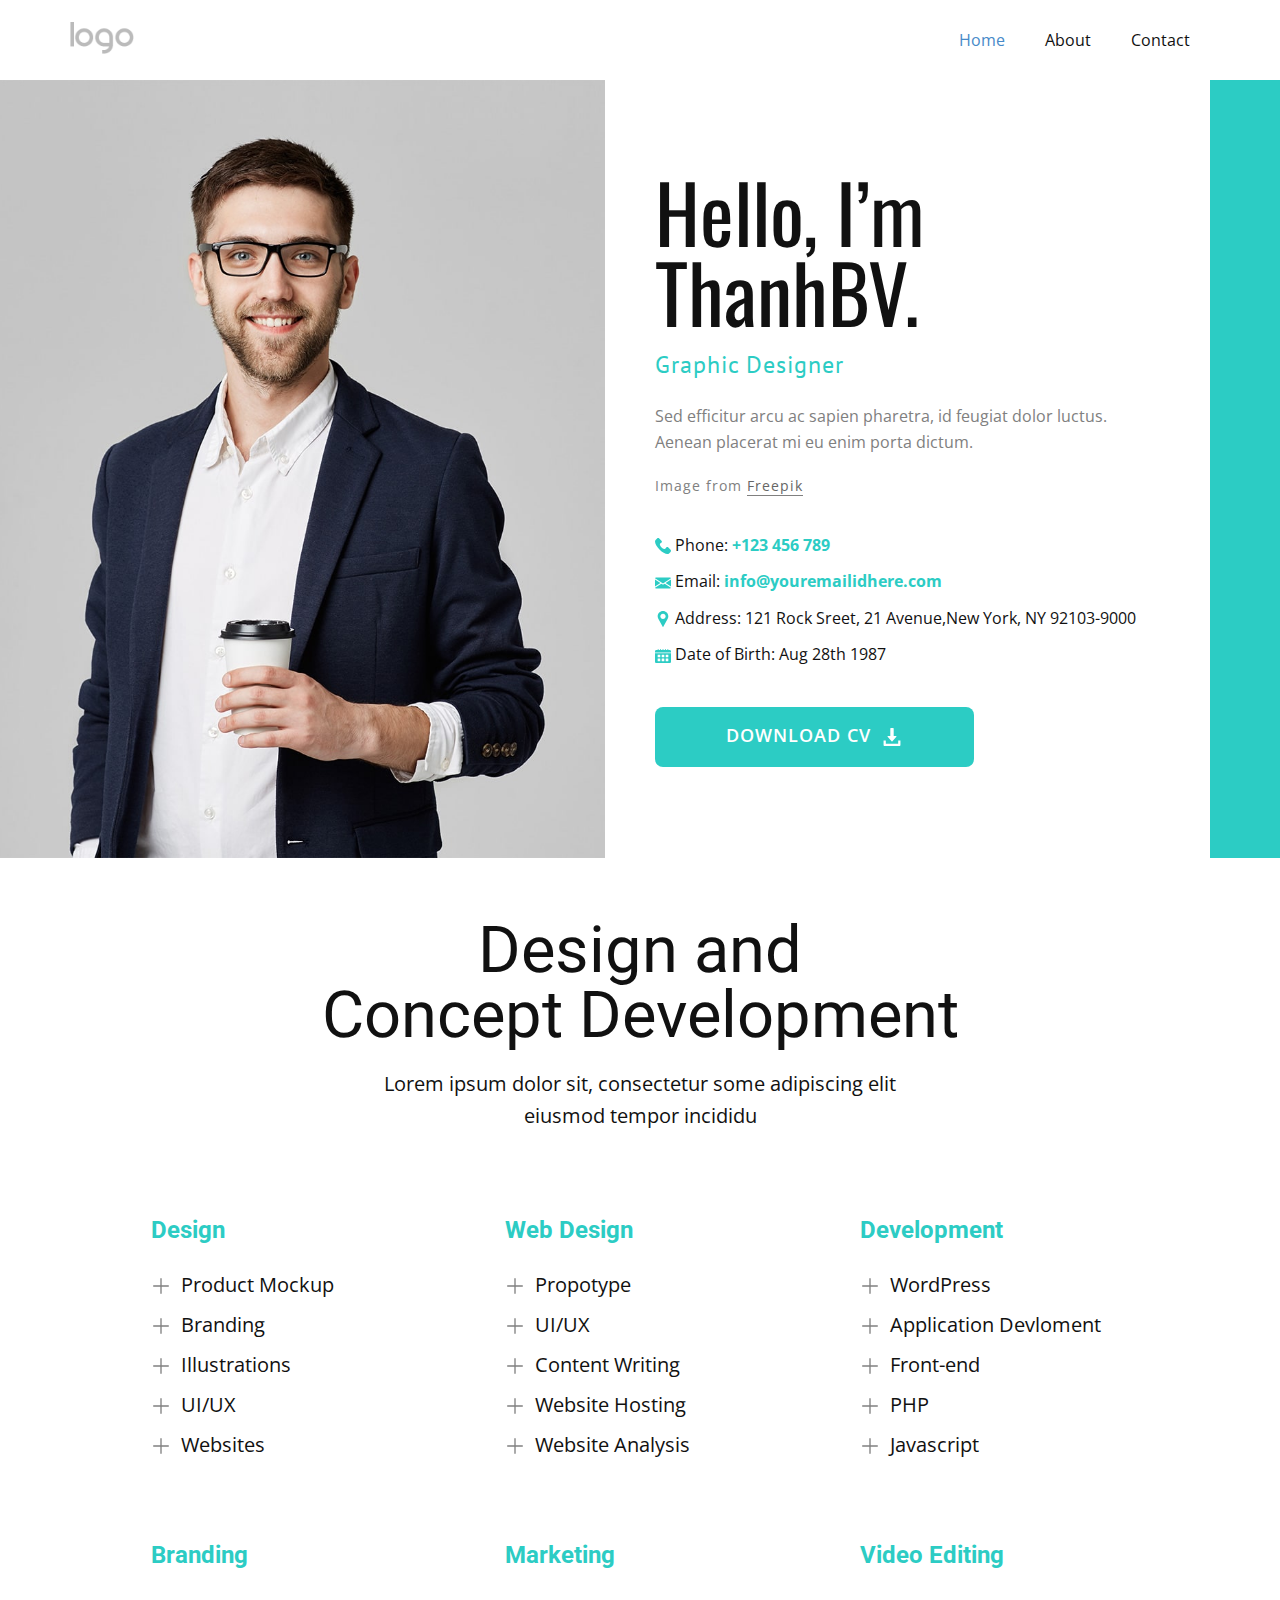
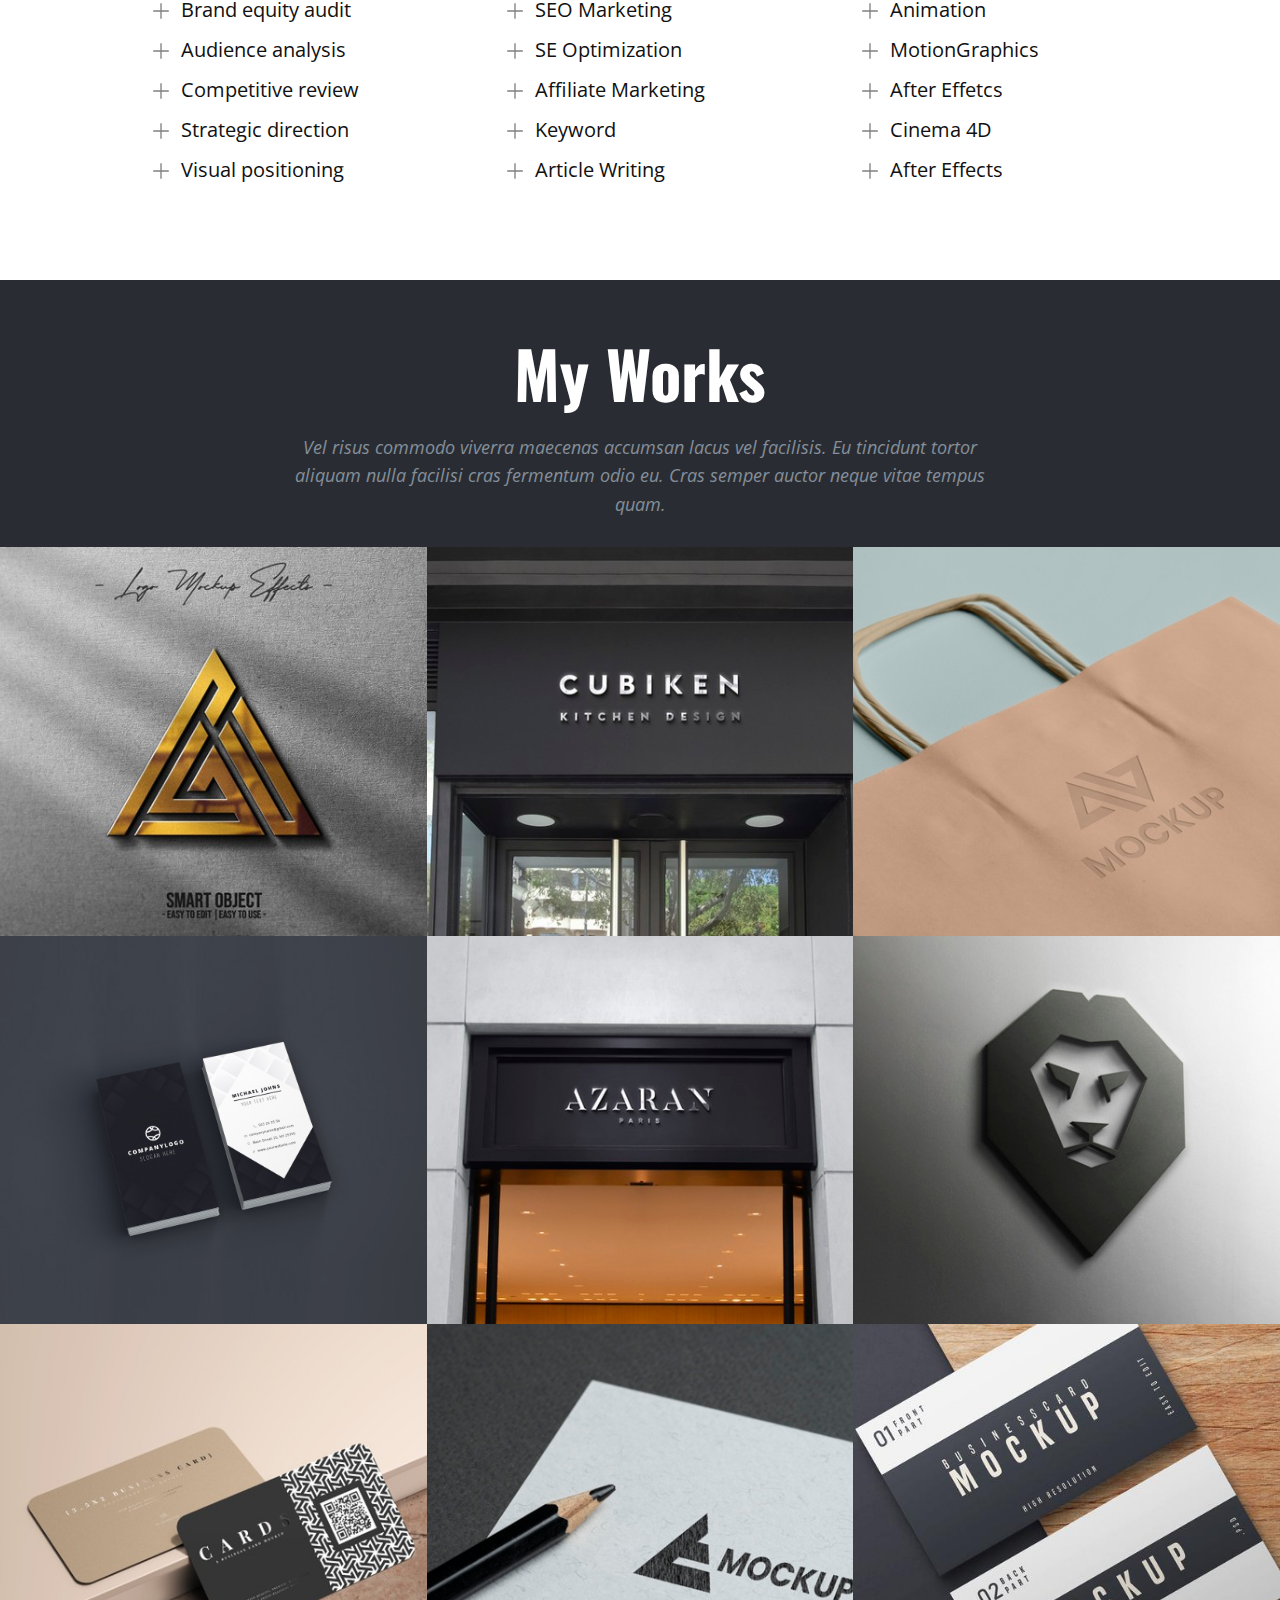
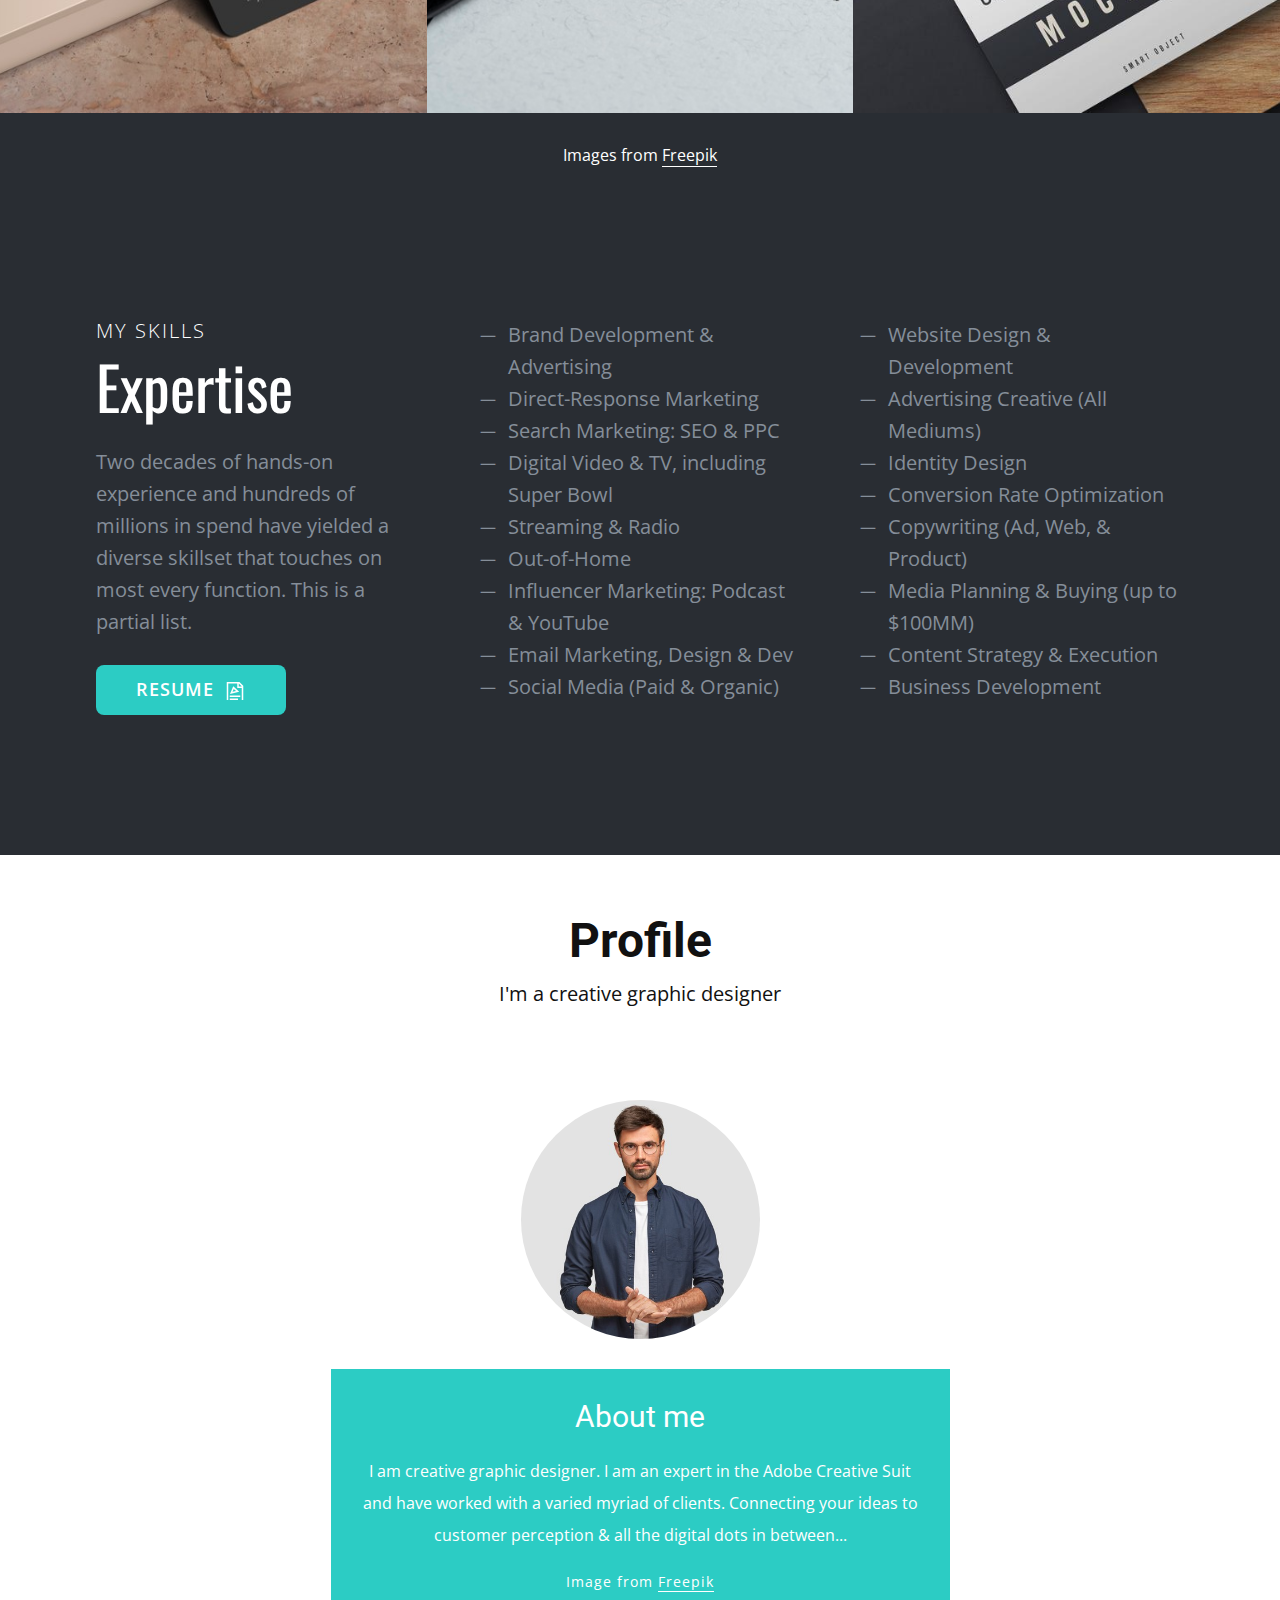
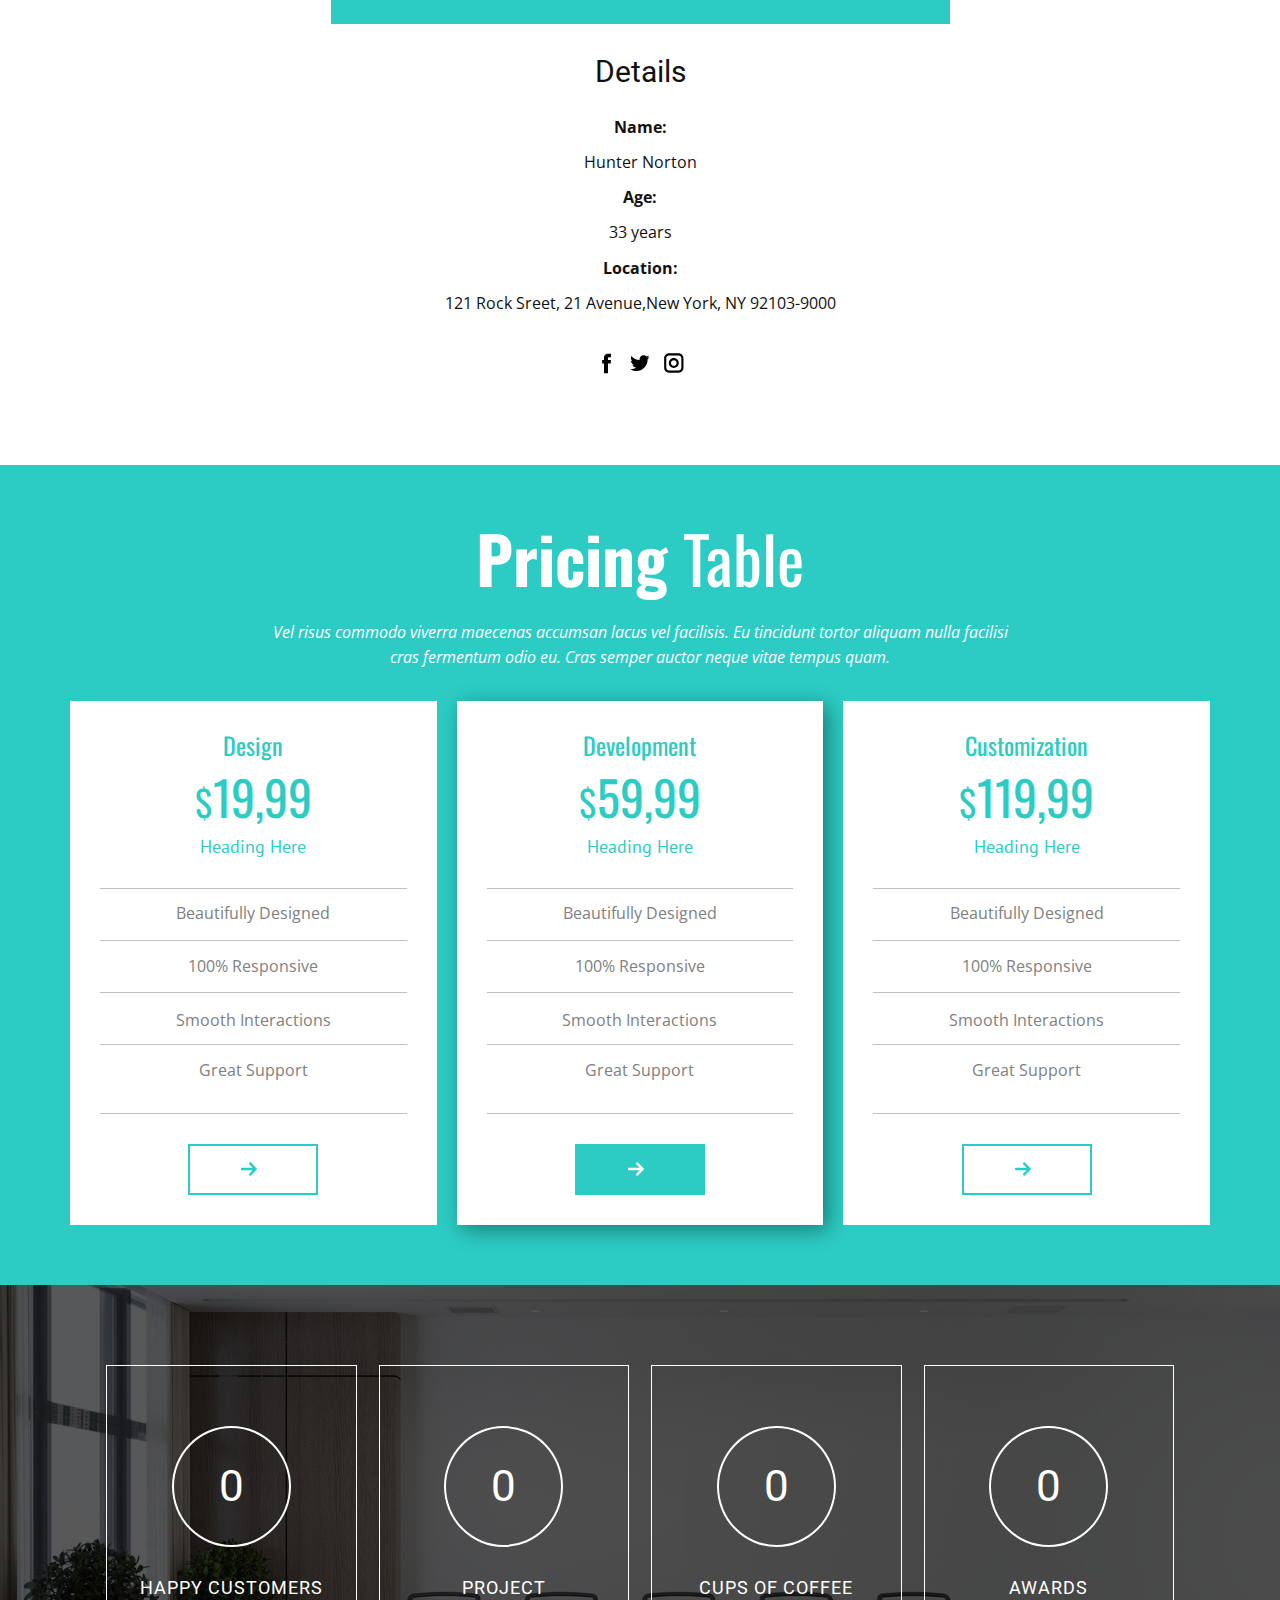
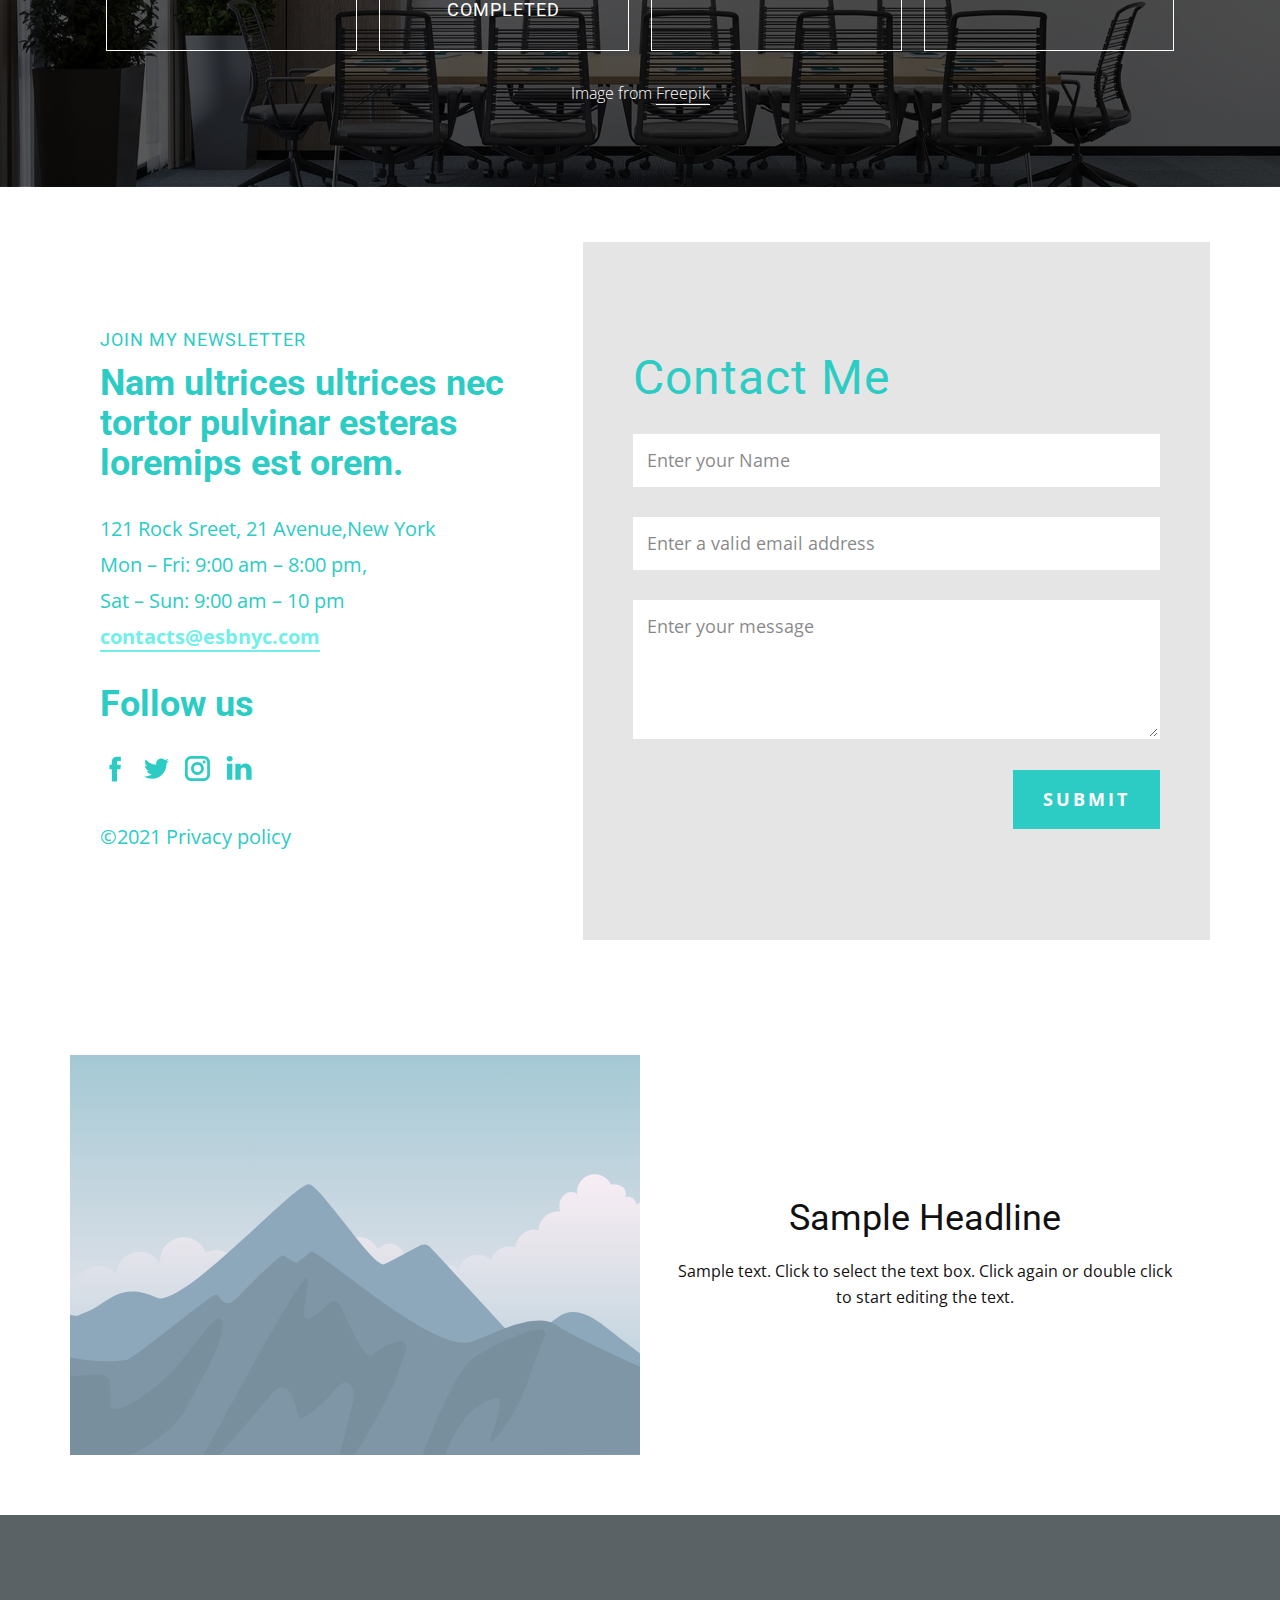
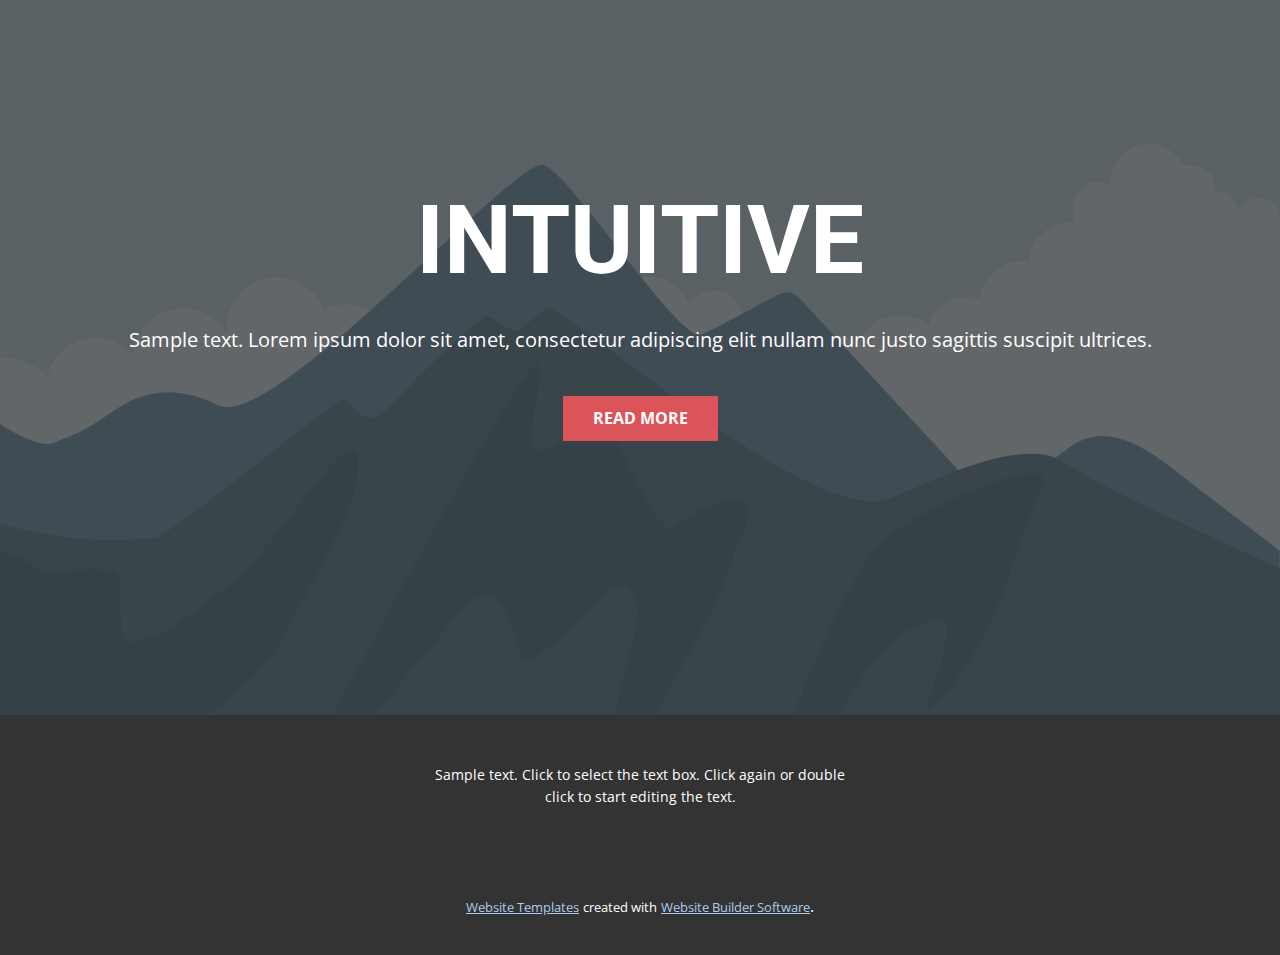
==== commit 41181271: "edit name" ====
--- a/index.html
+++ b/index.html
@@ -77,7 +77,7 @@
             </div>
             <div class="u-align-left u-container-style u-layout-cell u-shape-rectangle u-size-30 u-white u-layout-cell-2">
               <div class="u-container-layout u-valign-middle u-container-layout-2">
-                <h1 class="u-custom-font u-font-oswald u-text u-text-1">Hello, I’m Thanh.</h1>
+                <h1 class="u-custom-font u-font-oswald u-text u-text-1">Hello, I’m ThanhBV.</h1>
                 <h6 class="u-custom-font u-font-pt-sans u-text u-text-default u-text-palette-4-base u-text-2">Graphic Designer</h6>
                 <p class="u-text u-text-grey-50 u-text-3">Sed efficitur arcu ac sapien pharetra, id feugiat dolor luctus. Aenean placerat mi eu enim porta dictum.</p>
                 <p class="u-text u-text-grey-50 u-text-4">Image from <a href="https://www.freepik.com/photos/business" class="u-active-none u-border-1 u-border-grey-50 u-btn u-button-link u-button-style u-hover-none u-none u-text-grey-60 u-btn-1" target="_blank">Freepik</a>
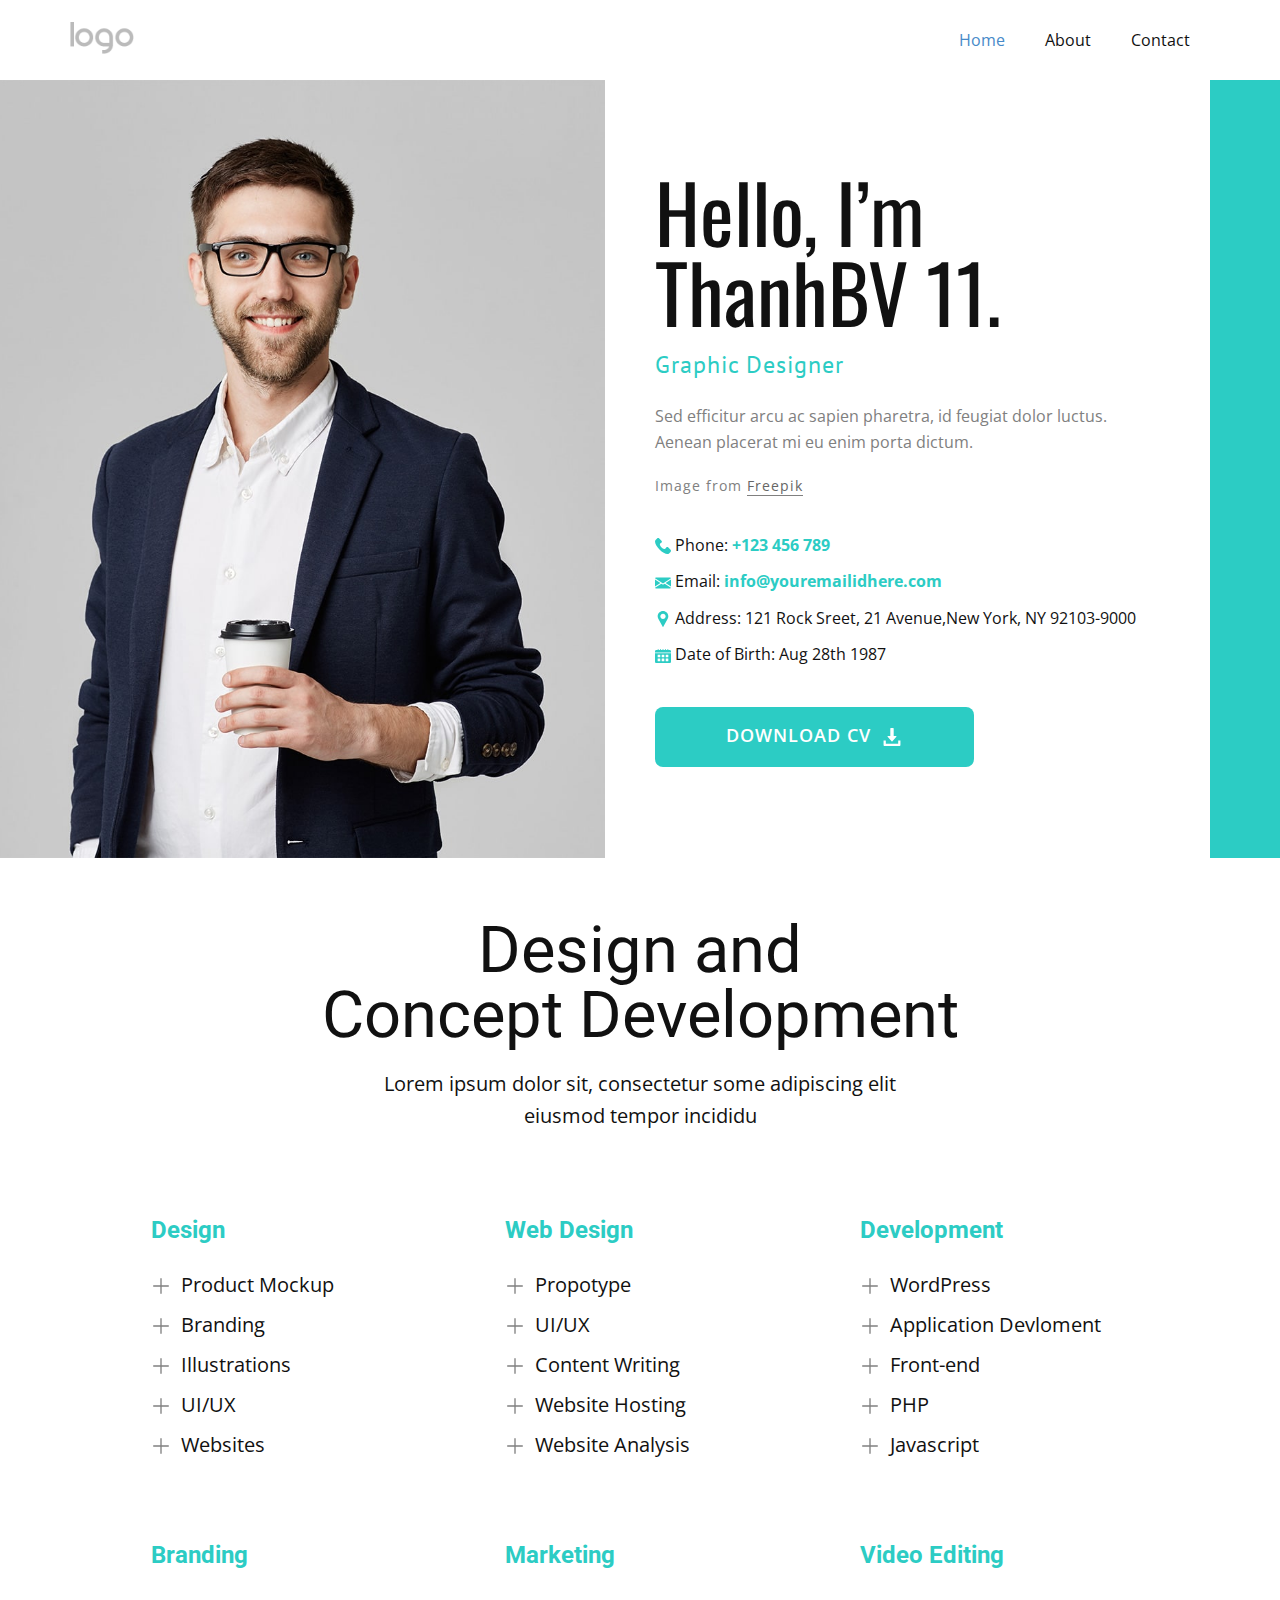
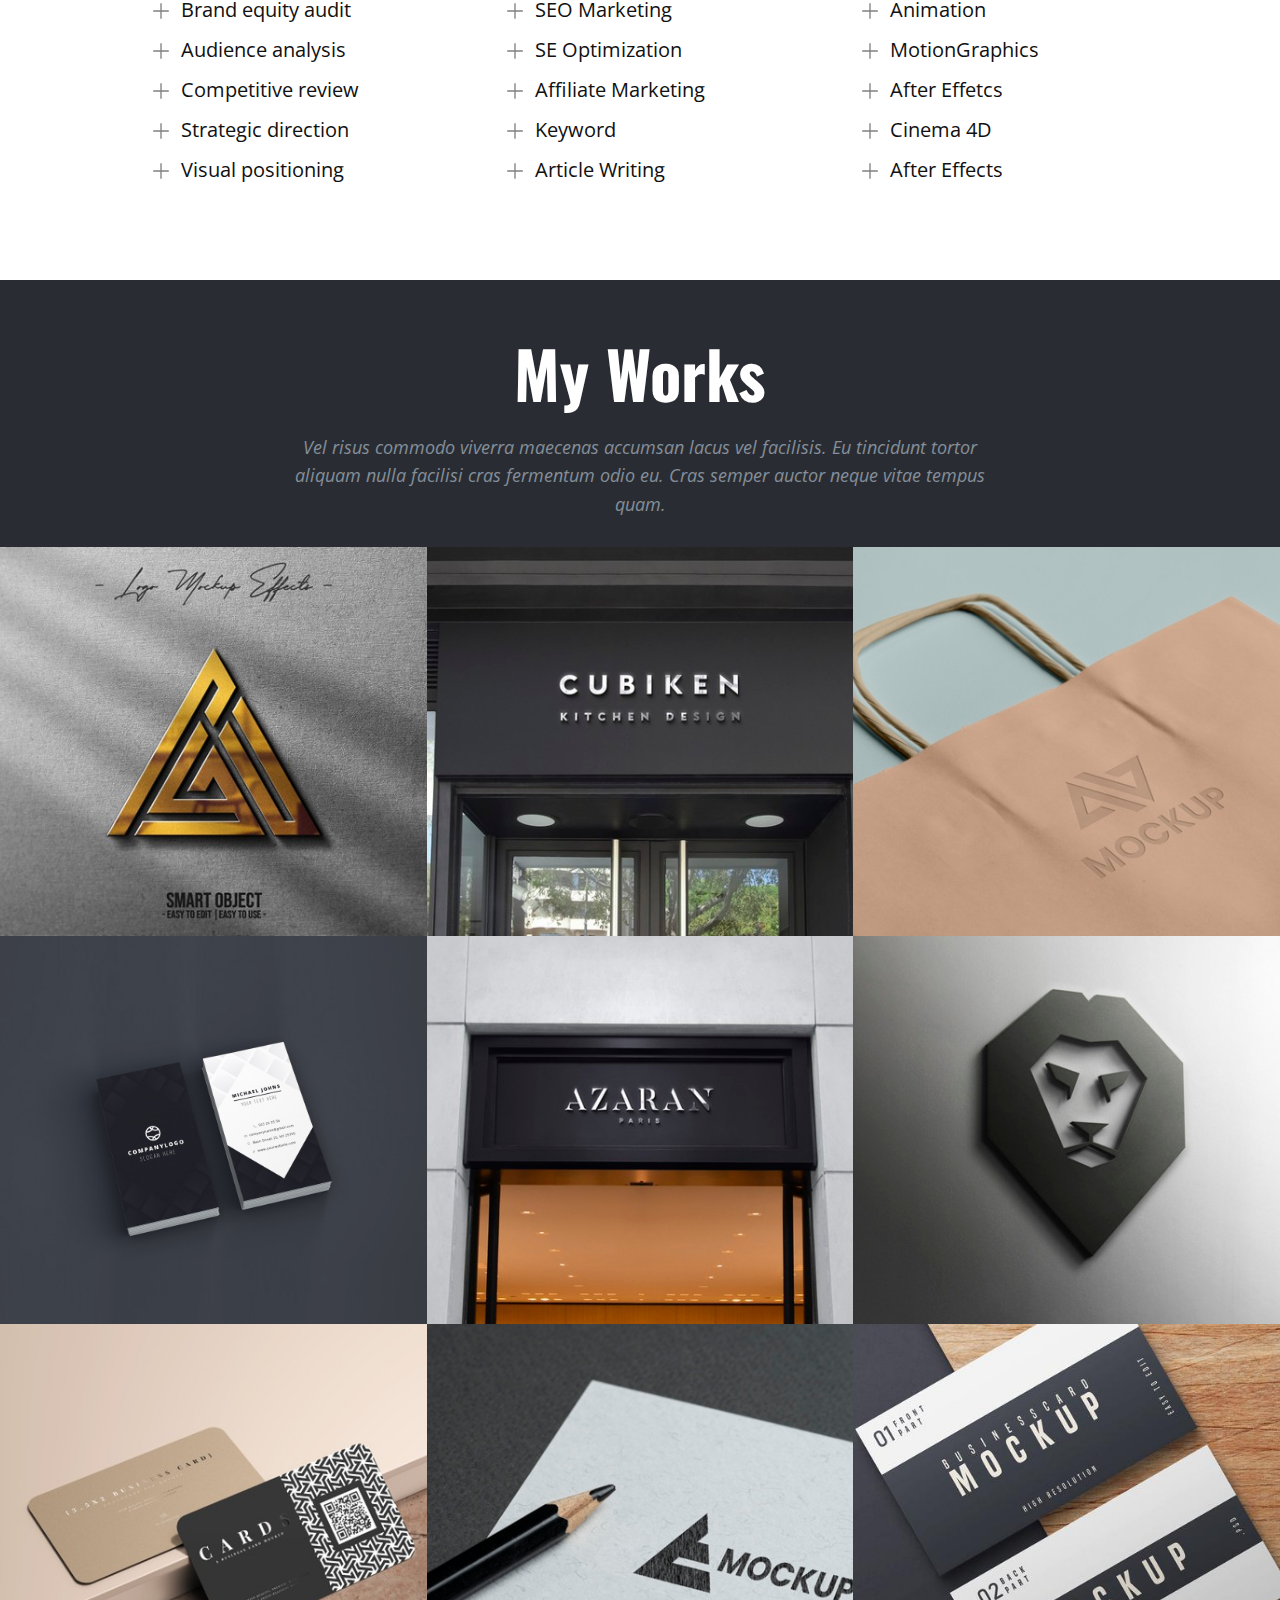
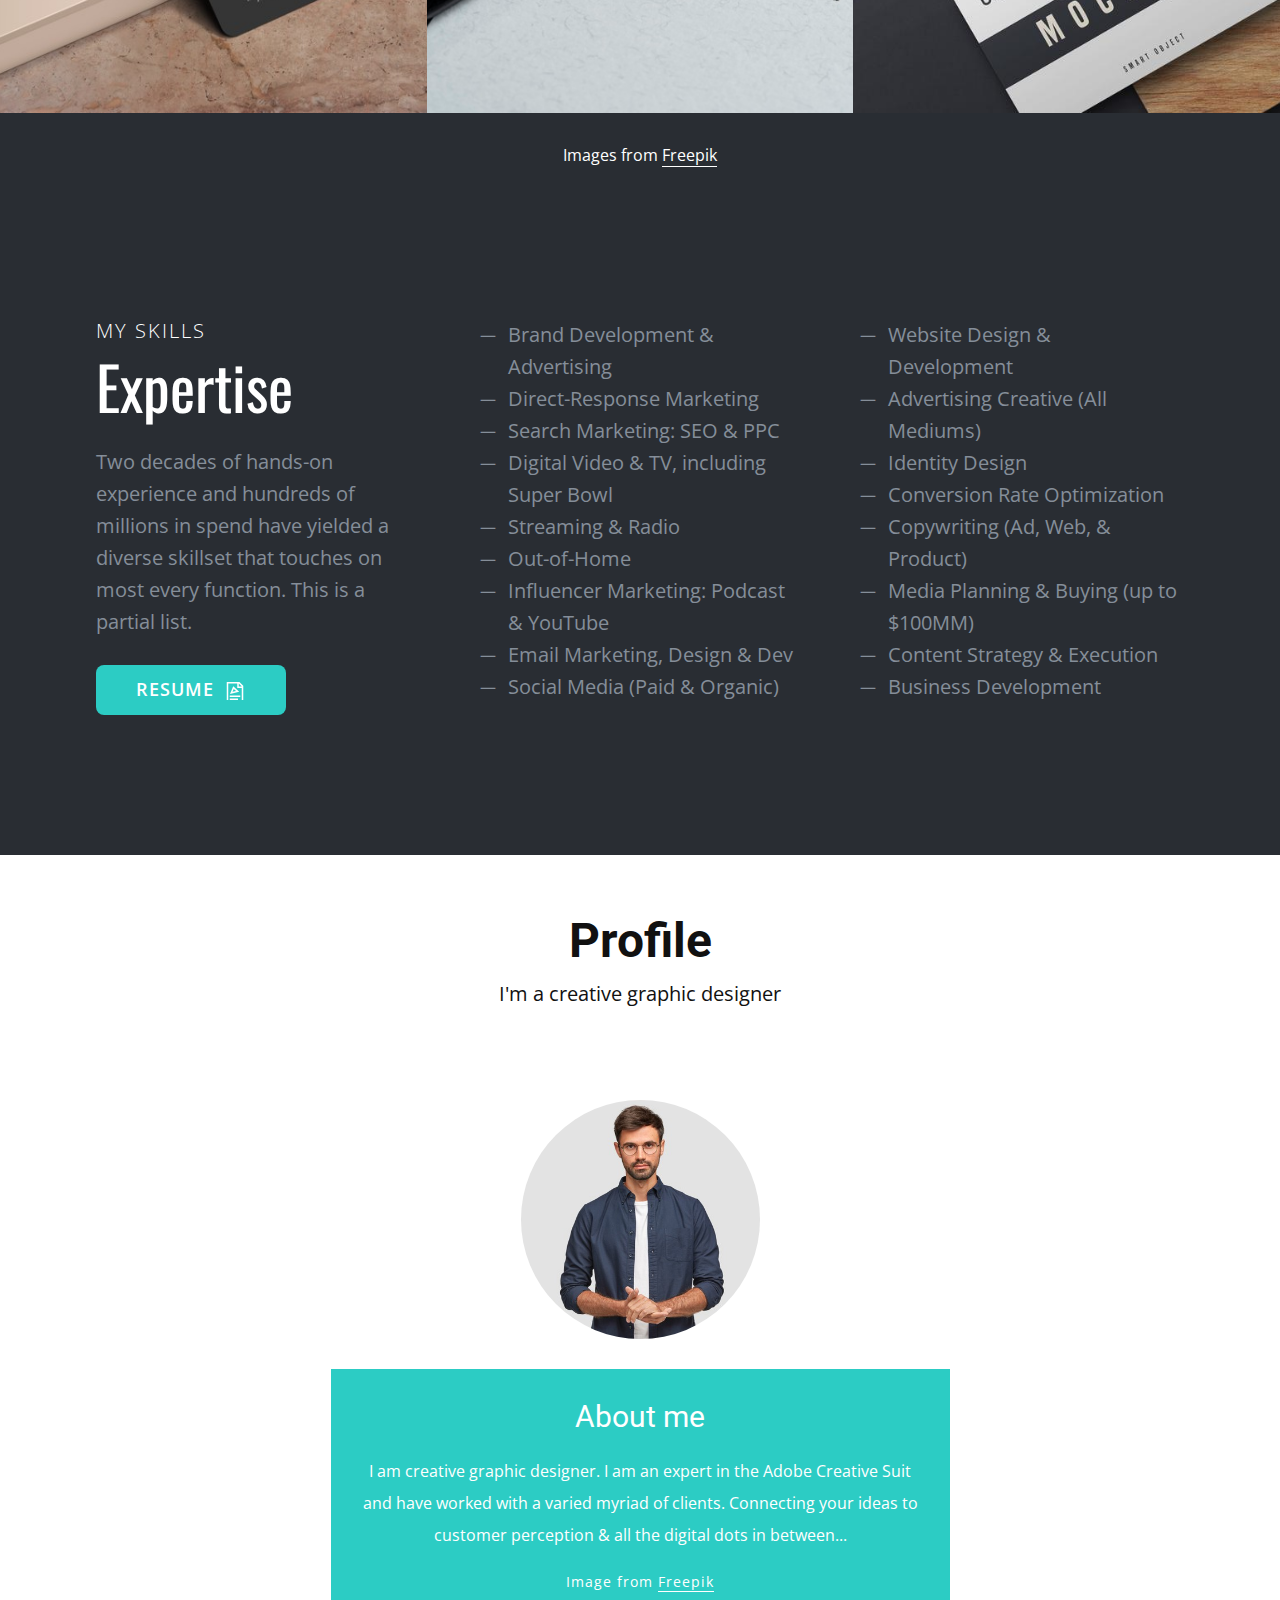
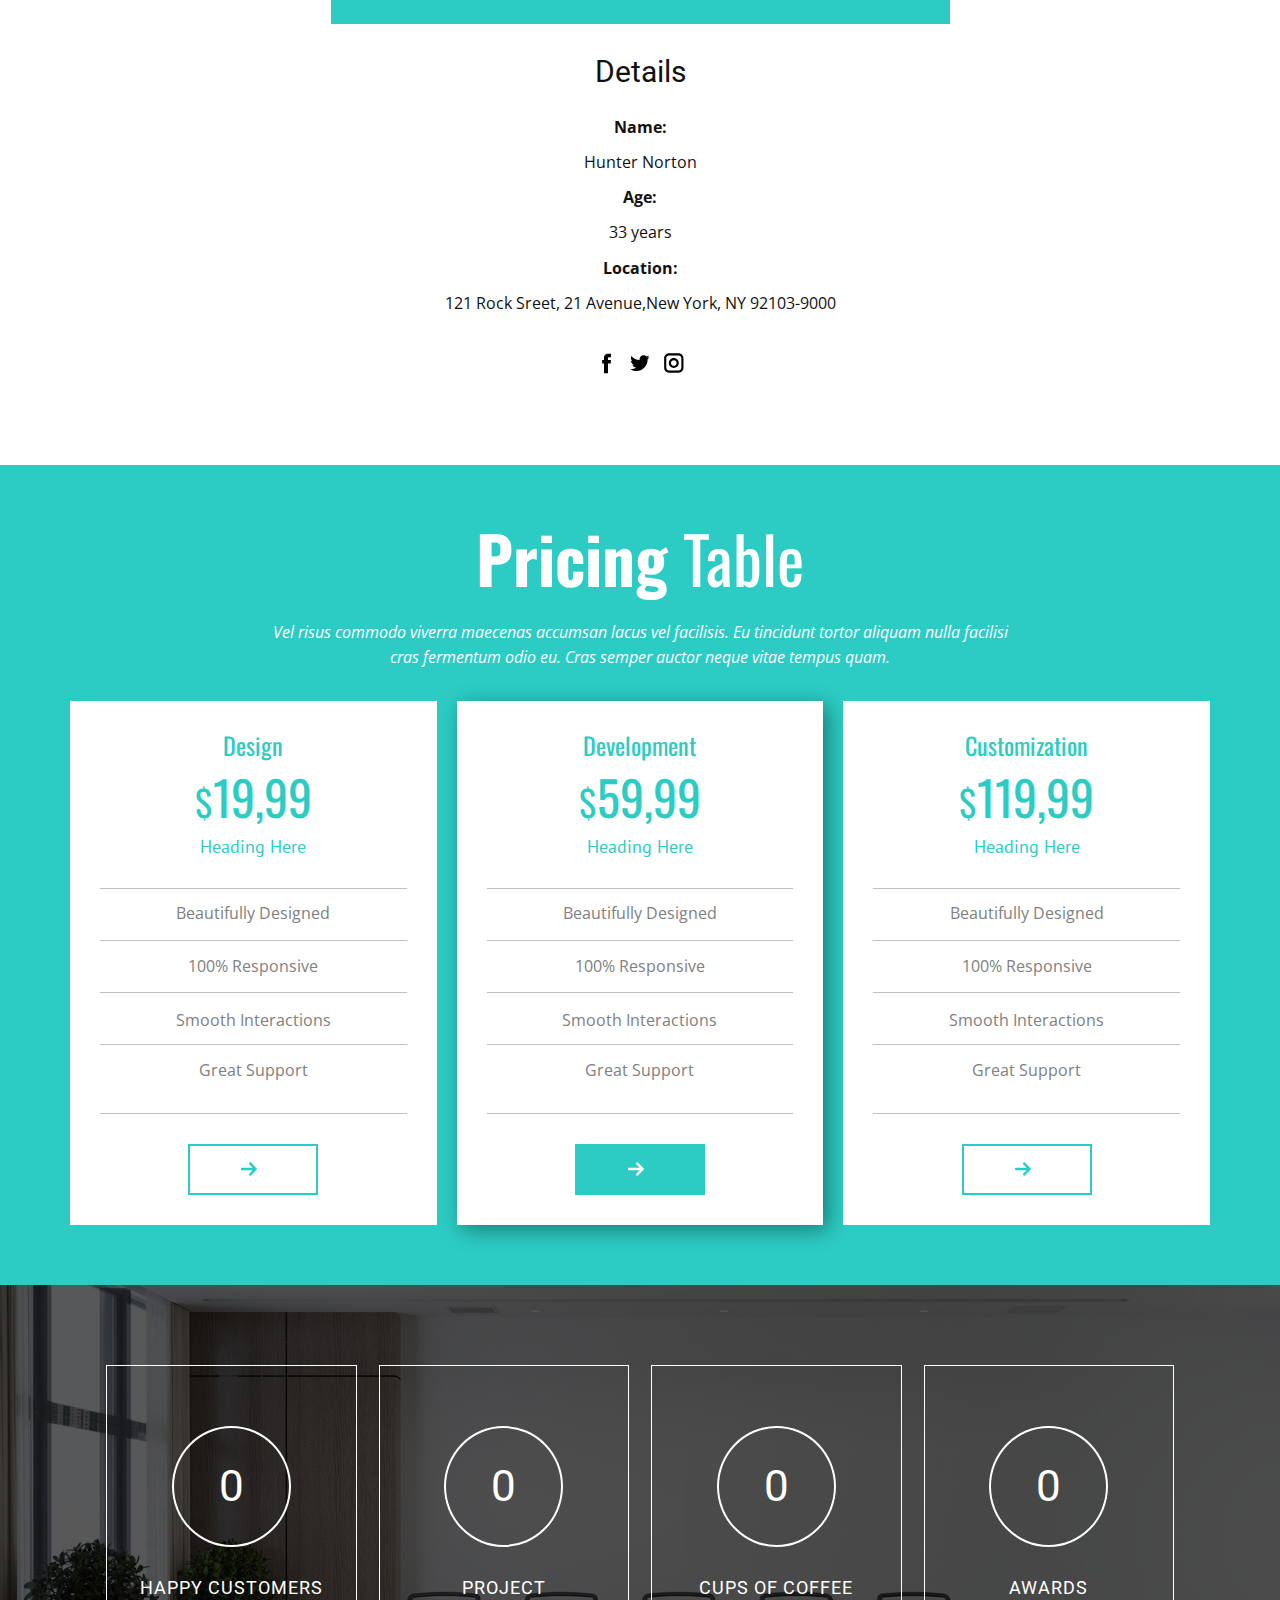
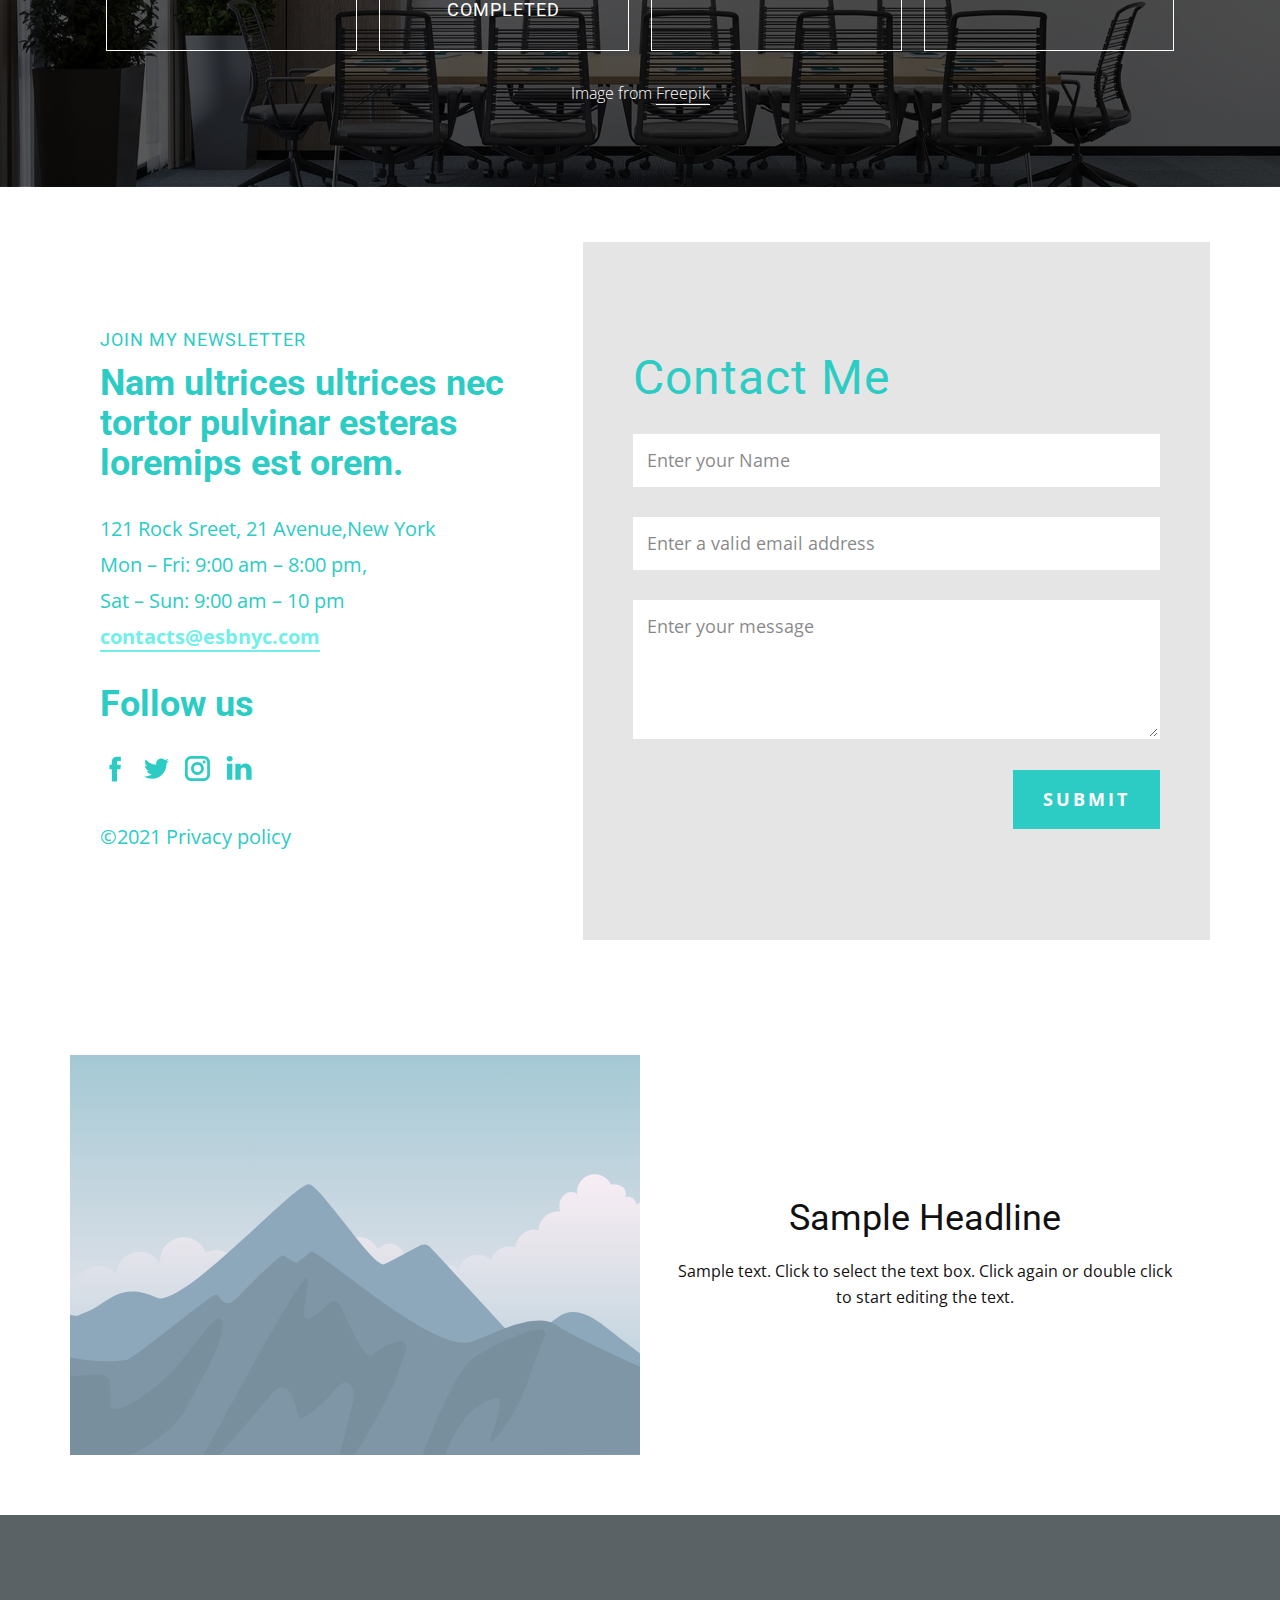
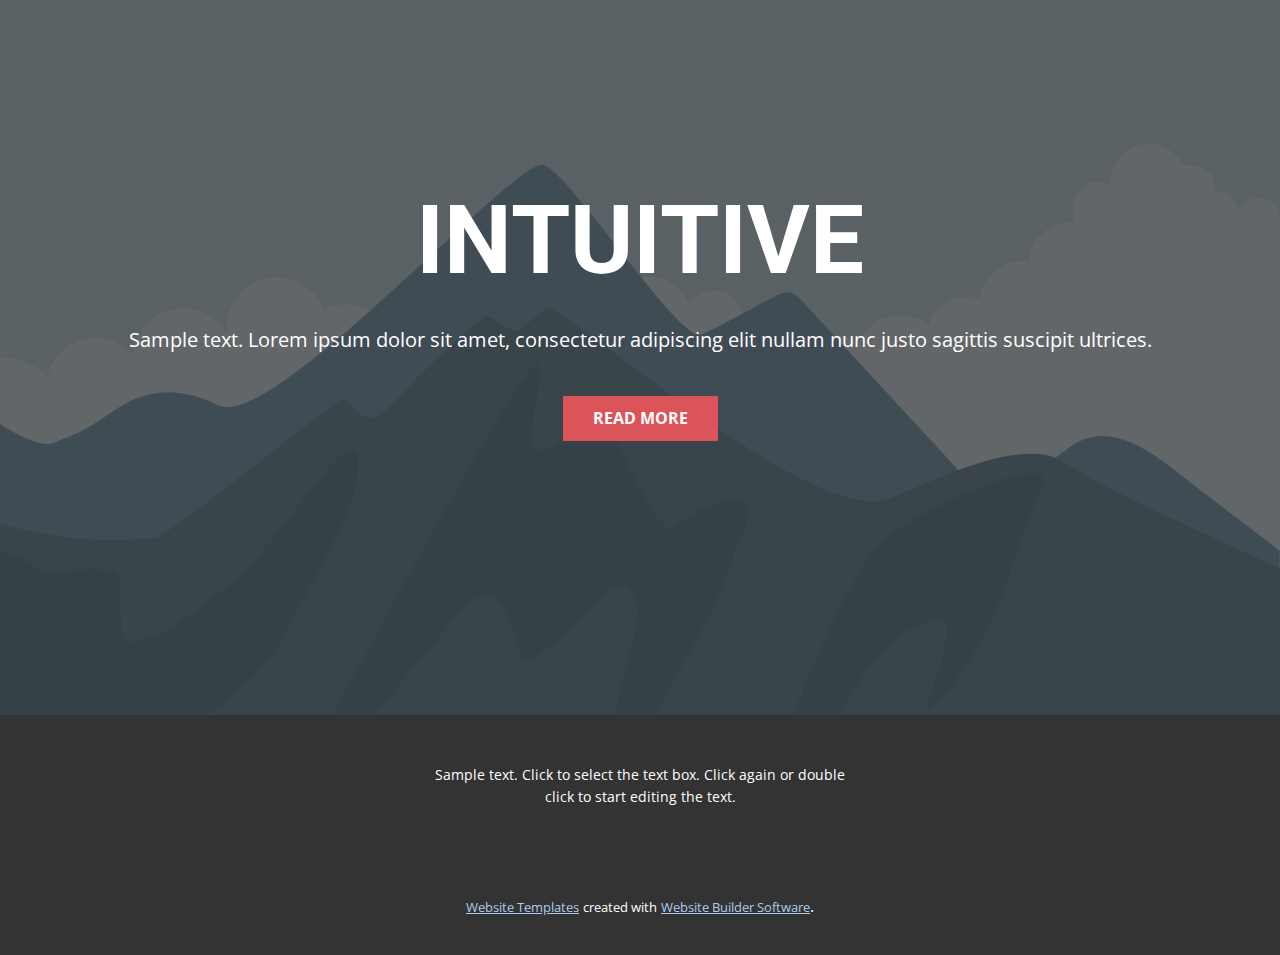
==== commit 4dcade38: "edit name" ====
--- a/index.html
+++ b/index.html
@@ -77,7 +77,7 @@
             </div>
             <div class="u-align-left u-container-style u-layout-cell u-shape-rectangle u-size-30 u-white u-layout-cell-2">
               <div class="u-container-layout u-valign-middle u-container-layout-2">
-                <h1 class="u-custom-font u-font-oswald u-text u-text-1">Hello, I’m ThanhBV.</h1>
+                <h1 class="u-custom-font u-font-oswald u-text u-text-1">Hello, I’m ThanhBV 11.</h1>
                 <h6 class="u-custom-font u-font-pt-sans u-text u-text-default u-text-palette-4-base u-text-2">Graphic Designer</h6>
                 <p class="u-text u-text-grey-50 u-text-3">Sed efficitur arcu ac sapien pharetra, id feugiat dolor luctus. Aenean placerat mi eu enim porta dictum.</p>
                 <p class="u-text u-text-grey-50 u-text-4">Image from <a href="https://www.freepik.com/photos/business" class="u-active-none u-border-1 u-border-grey-50 u-btn u-button-link u-button-style u-hover-none u-none u-text-grey-60 u-btn-1" target="_blank">Freepik</a>
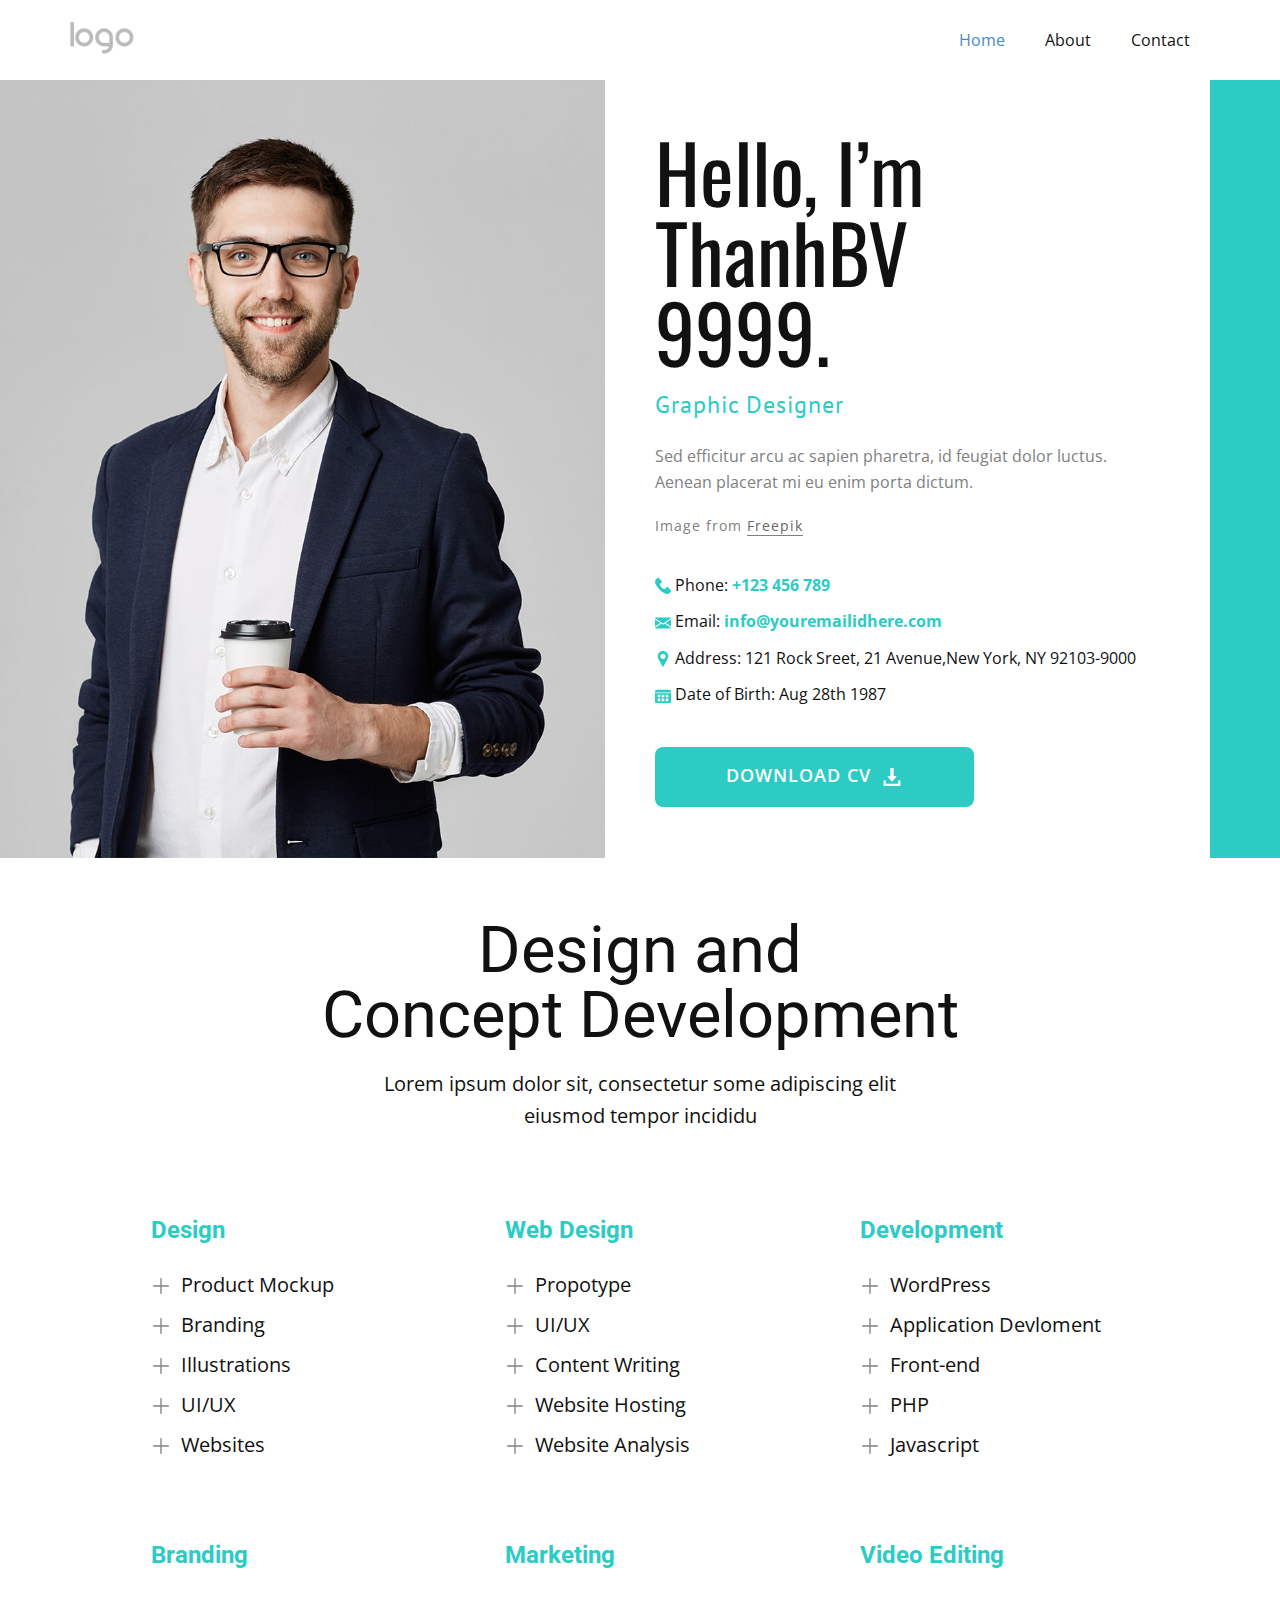
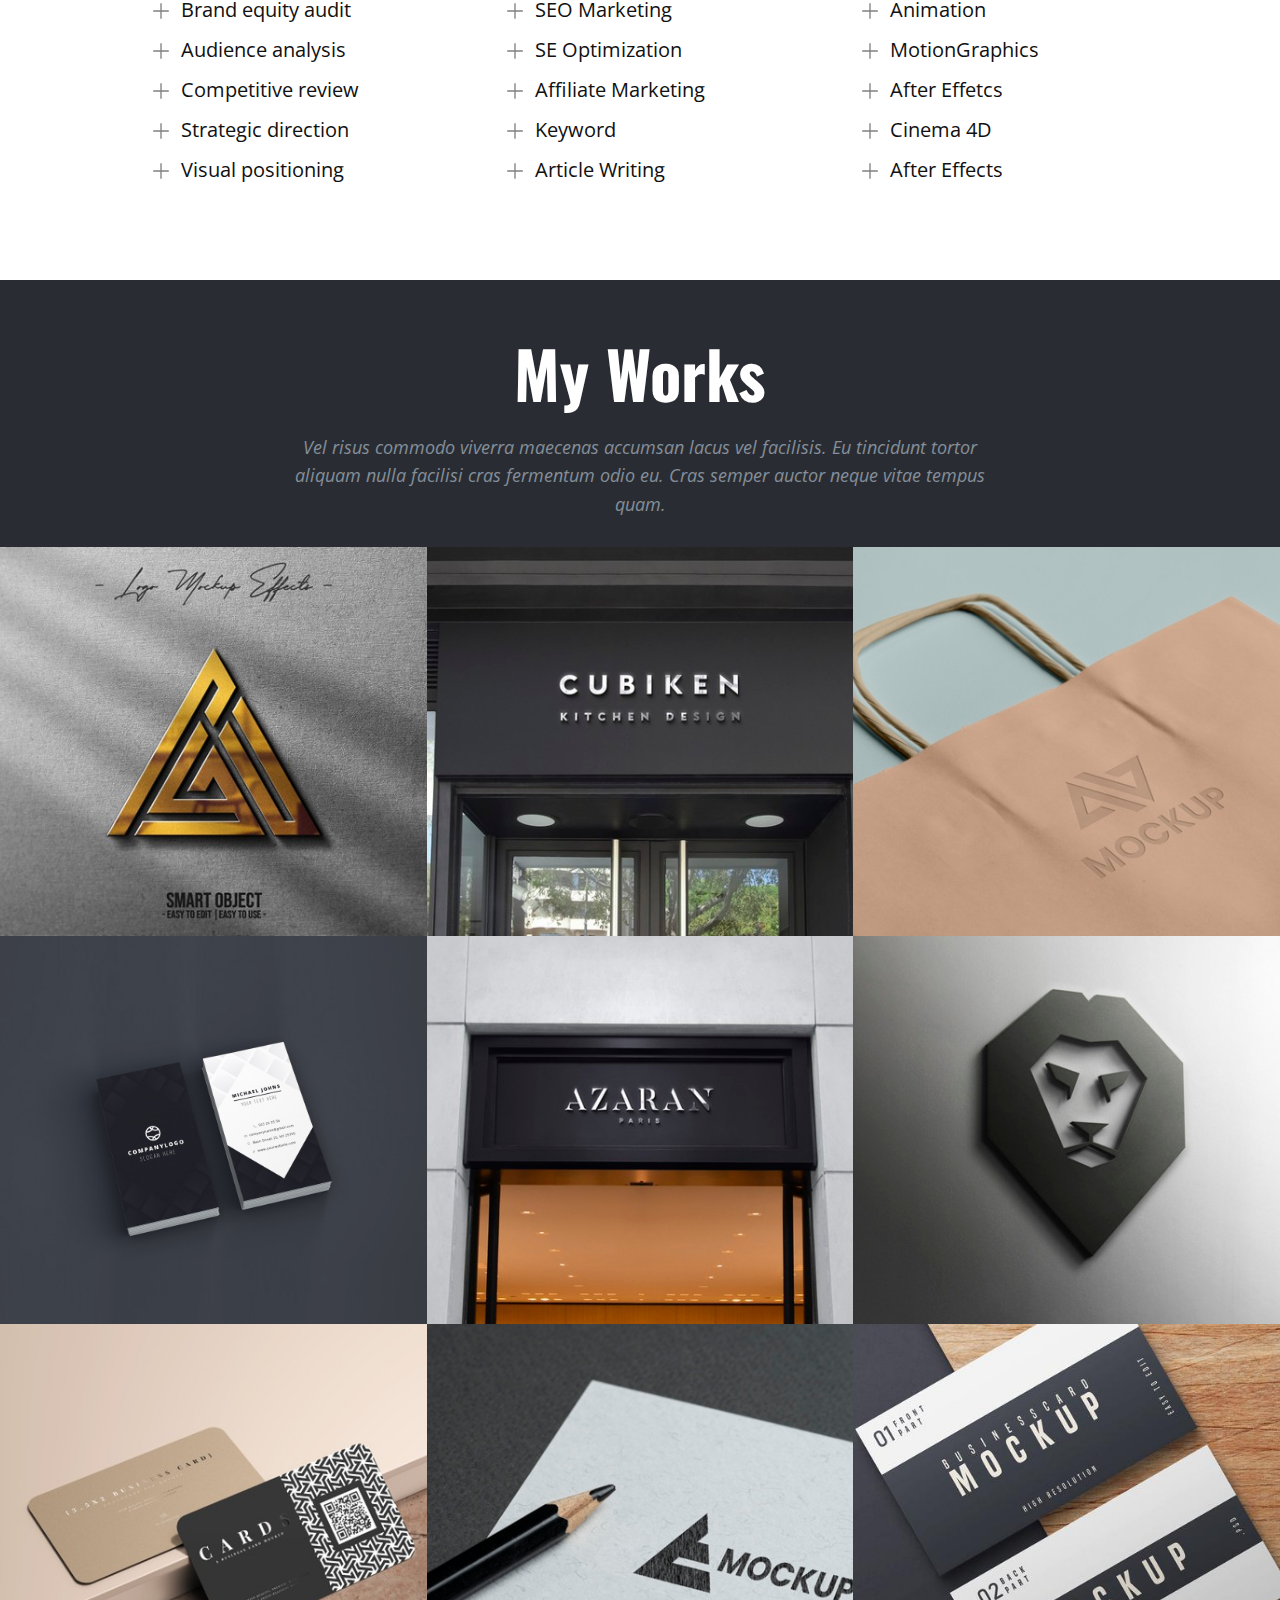
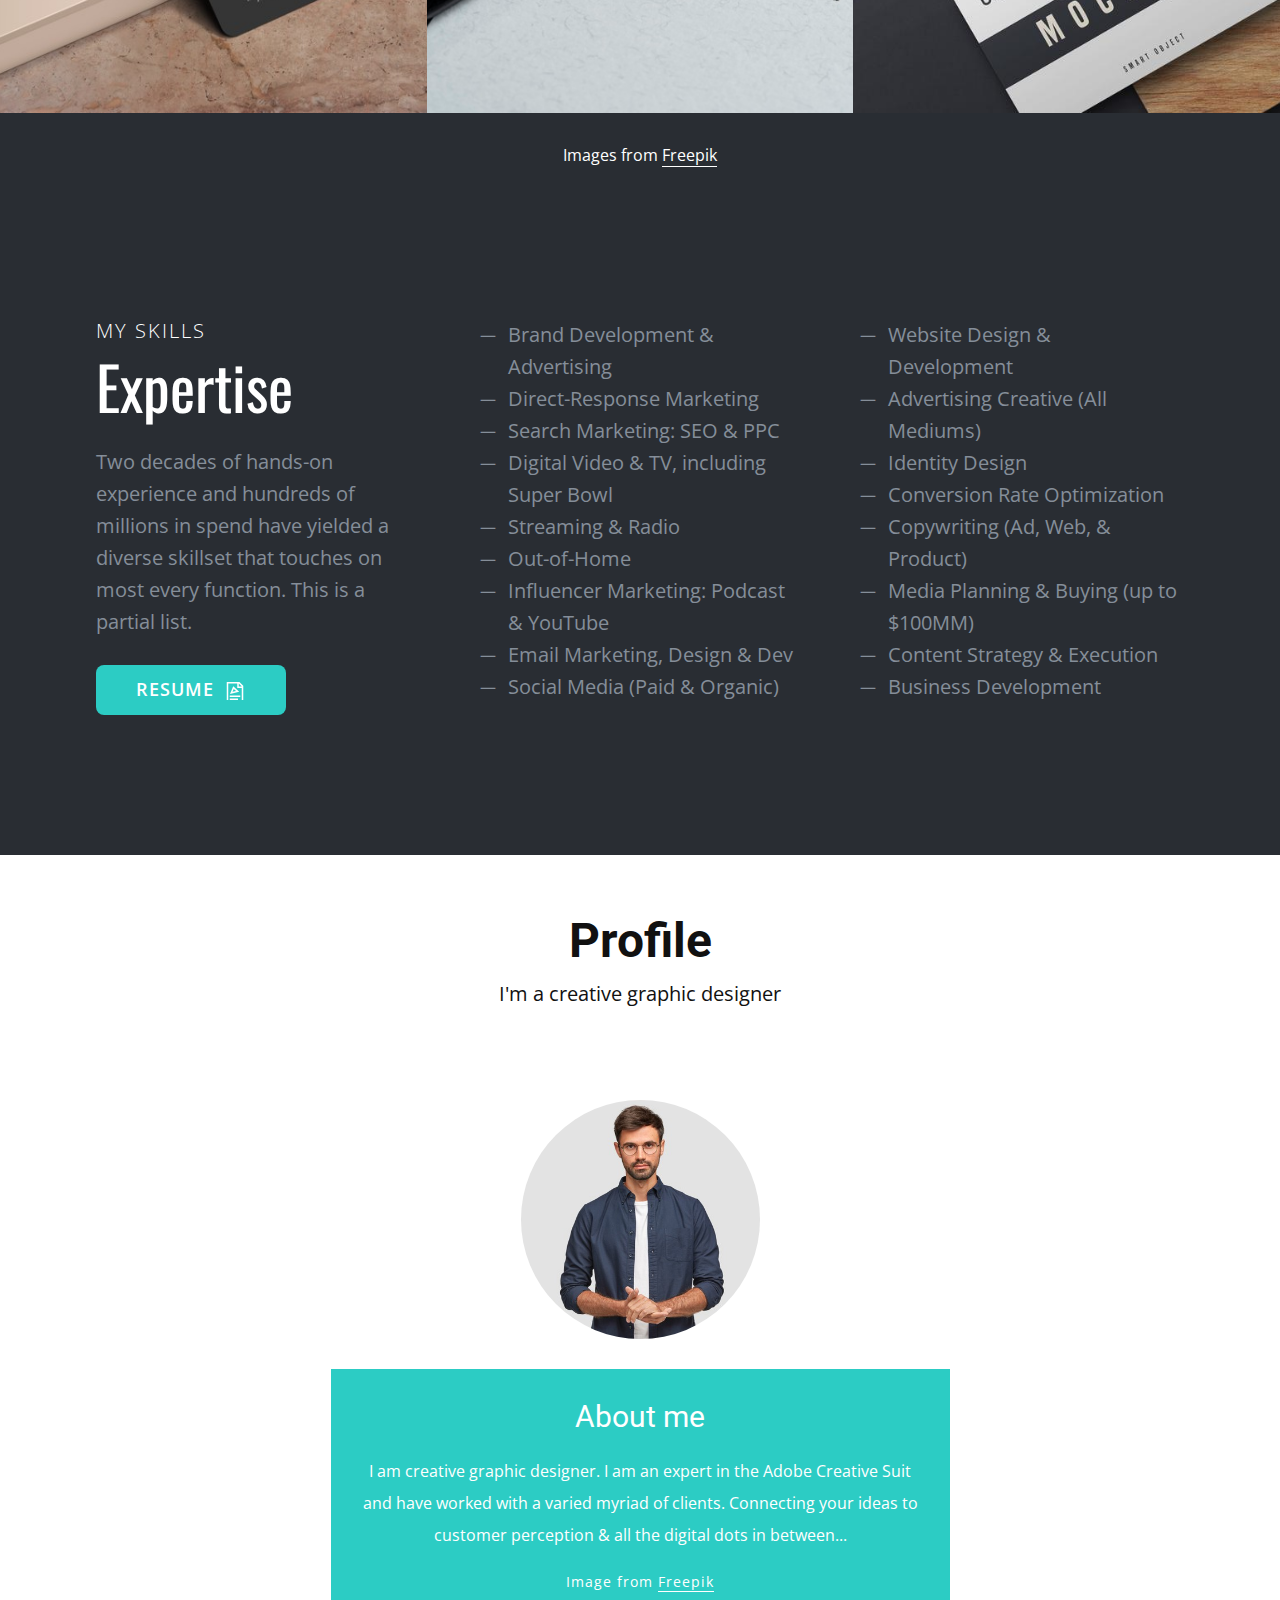
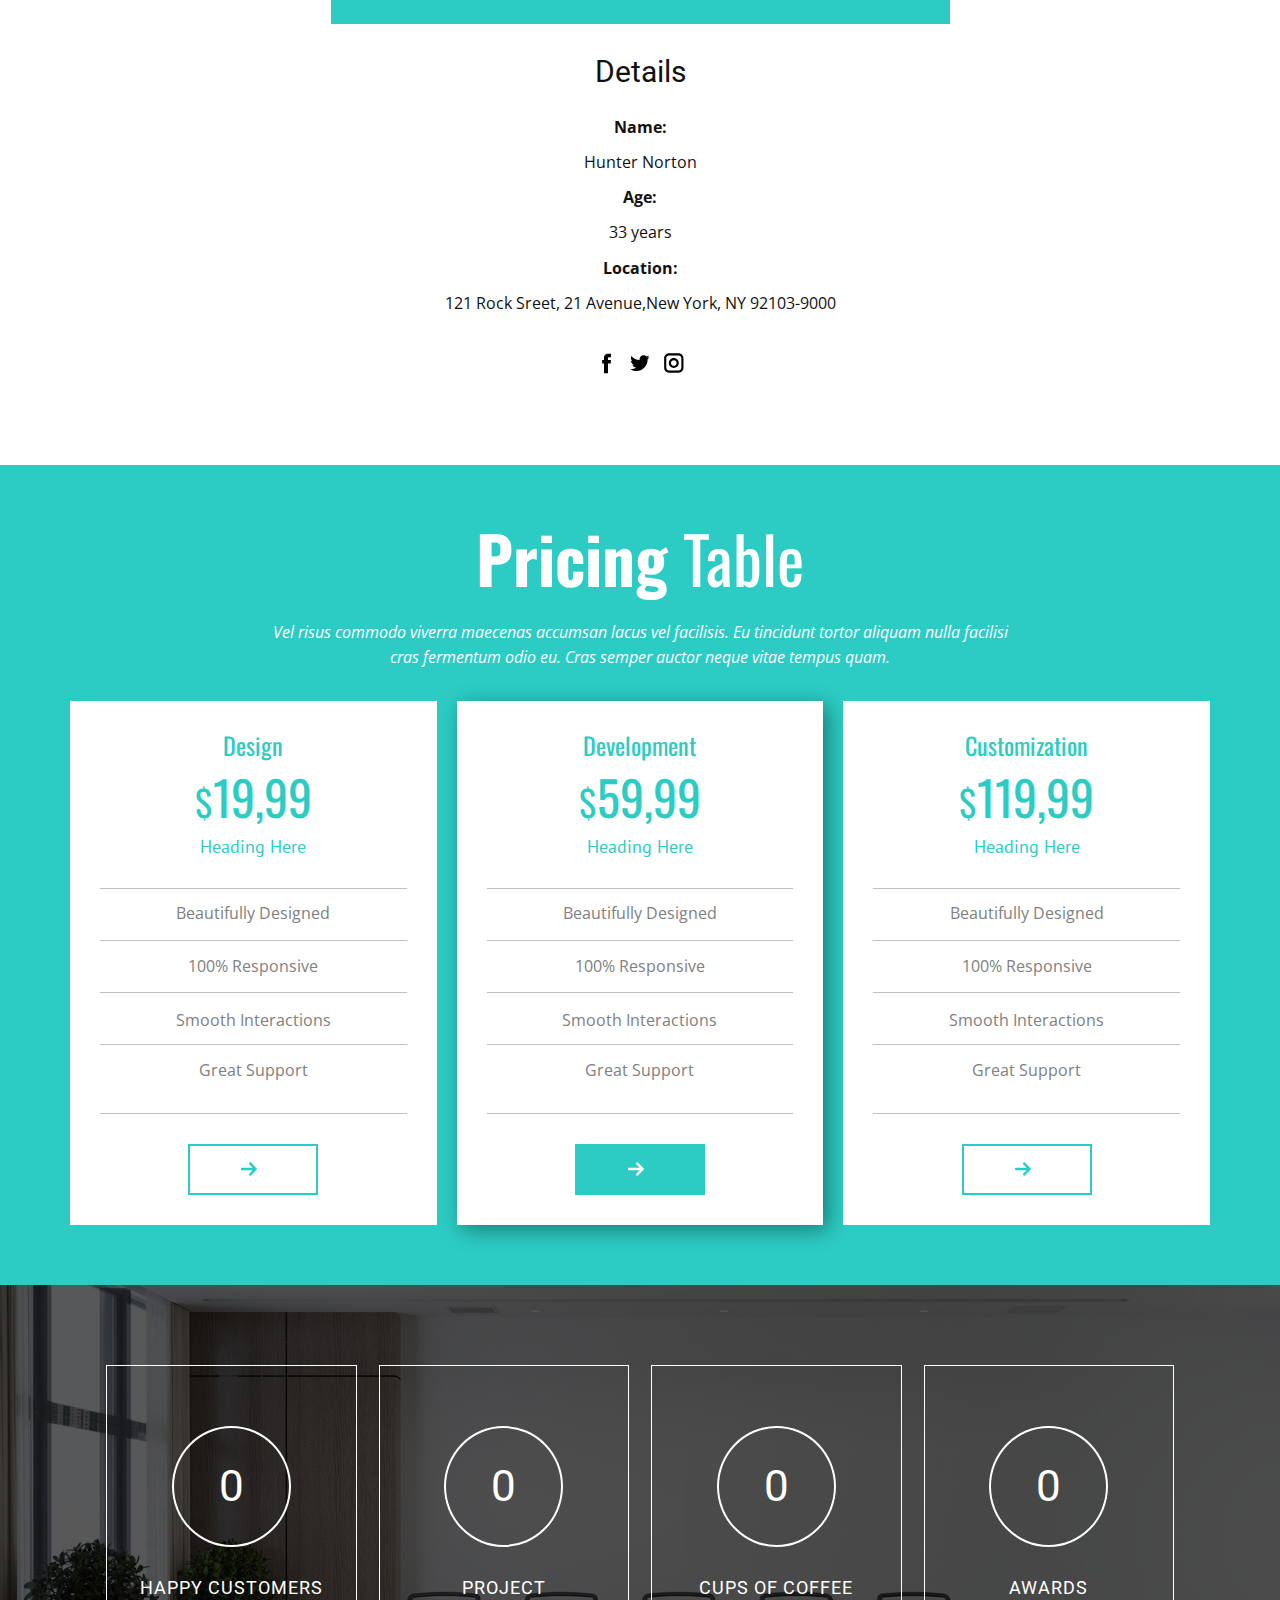
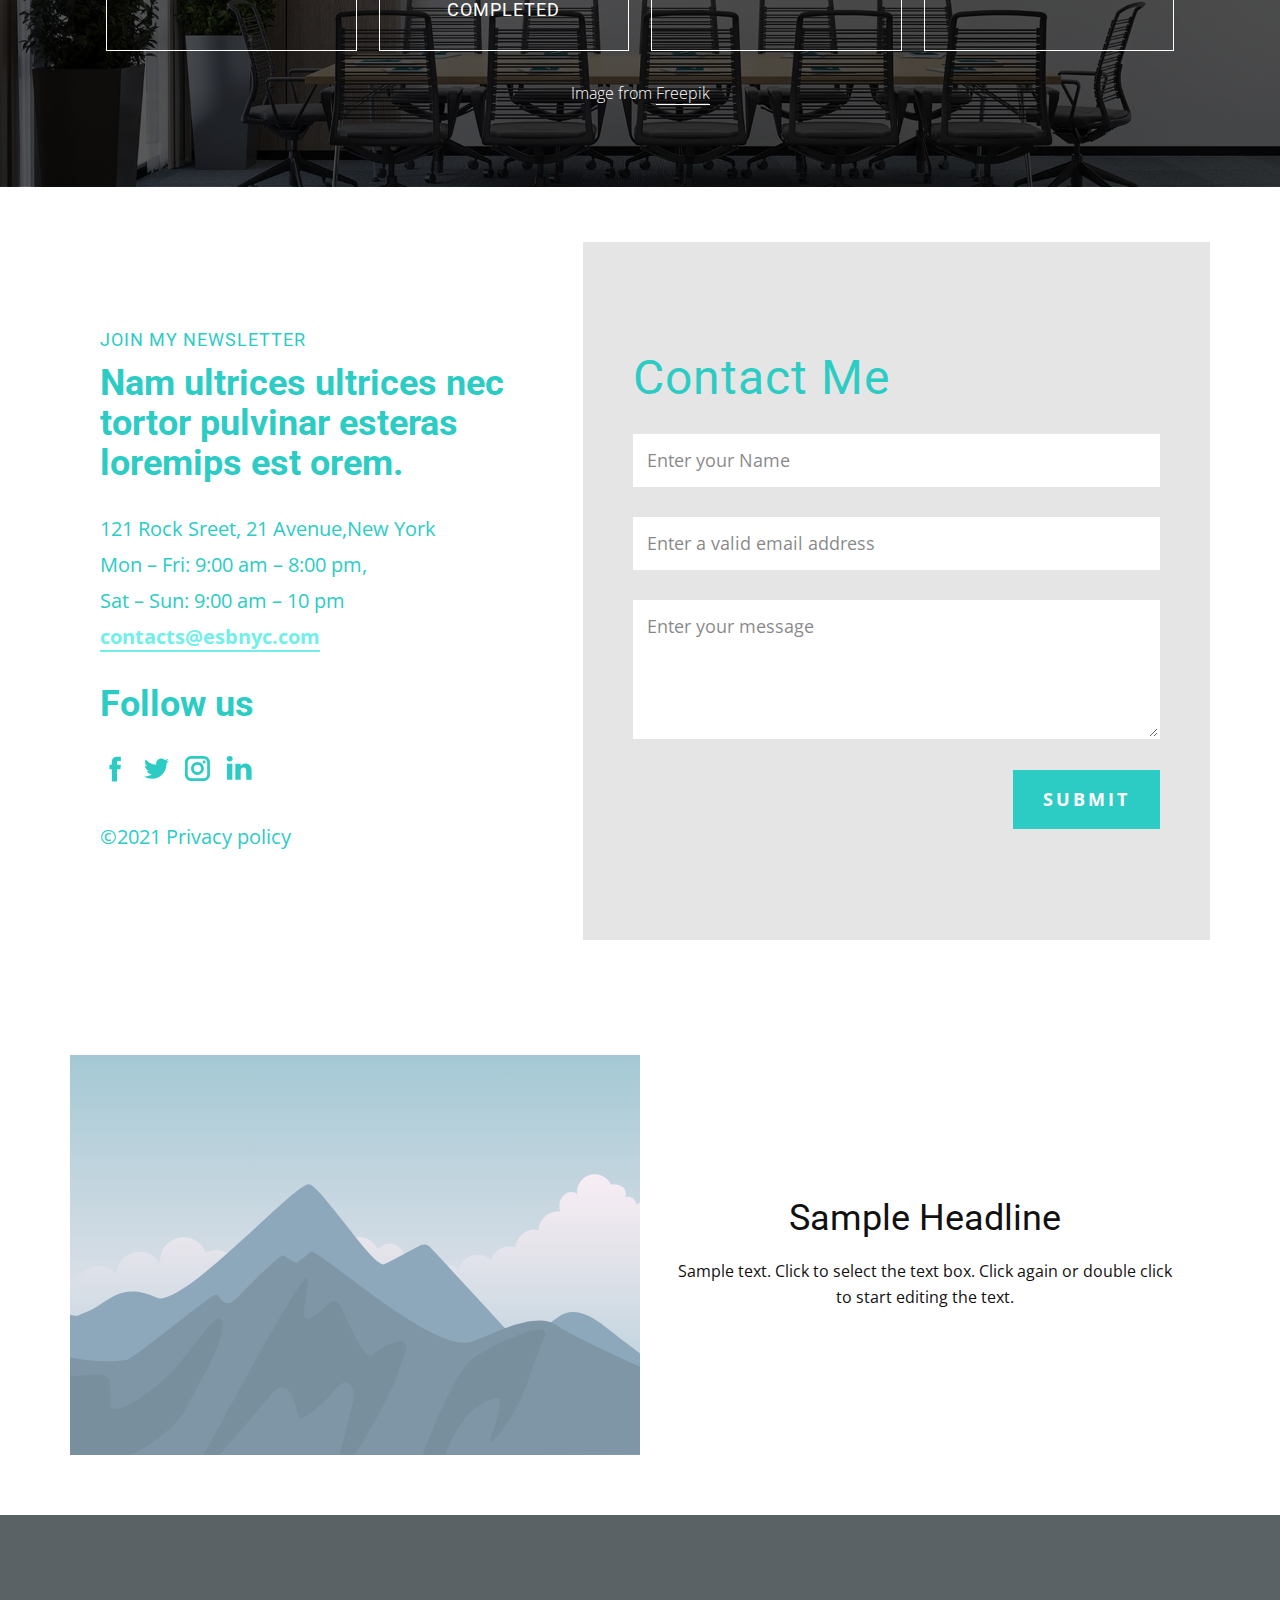
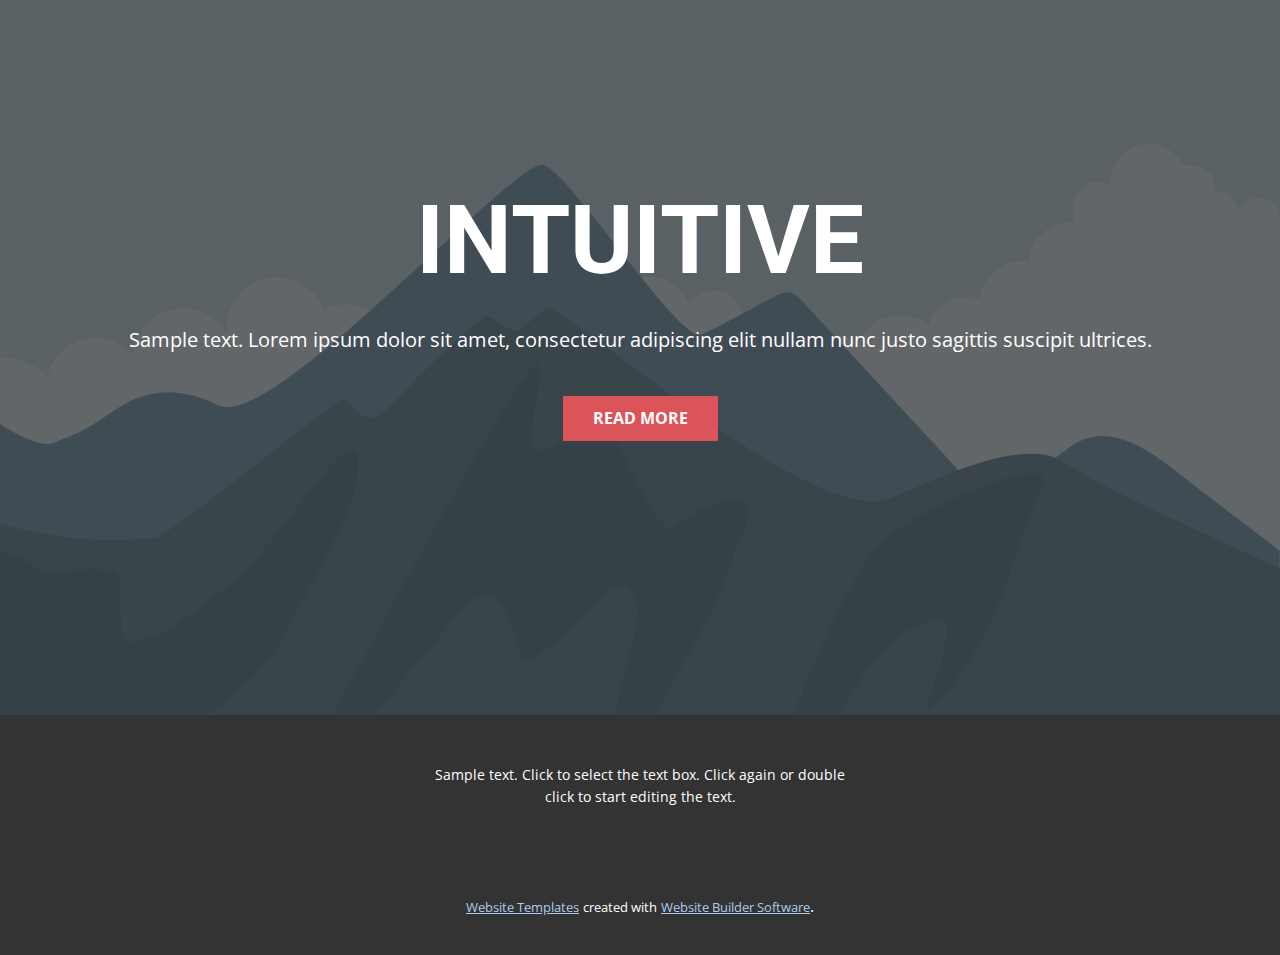
==== commit 711567be: "new" ====
--- a/index.html
+++ b/index.html
@@ -77,7 +77,7 @@
             </div>
             <div class="u-align-left u-container-style u-layout-cell u-shape-rectangle u-size-30 u-white u-layout-cell-2">
               <div class="u-container-layout u-valign-middle u-container-layout-2">
-                <h1 class="u-custom-font u-font-oswald u-text u-text-1">Hello, I’m ThanhBV 11.</h1>
+                <h1 class="u-custom-font u-font-oswald u-text u-text-1">Hello, I’m ThanhBV 9999.</h1>
                 <h6 class="u-custom-font u-font-pt-sans u-text u-text-default u-text-palette-4-base u-text-2">Graphic Designer</h6>
                 <p class="u-text u-text-grey-50 u-text-3">Sed efficitur arcu ac sapien pharetra, id feugiat dolor luctus. Aenean placerat mi eu enim porta dictum.</p>
                 <p class="u-text u-text-grey-50 u-text-4">Image from <a href="https://www.freepik.com/photos/business" class="u-active-none u-border-1 u-border-grey-50 u-btn u-button-link u-button-style u-hover-none u-none u-text-grey-60 u-btn-1" target="_blank">Freepik</a>
